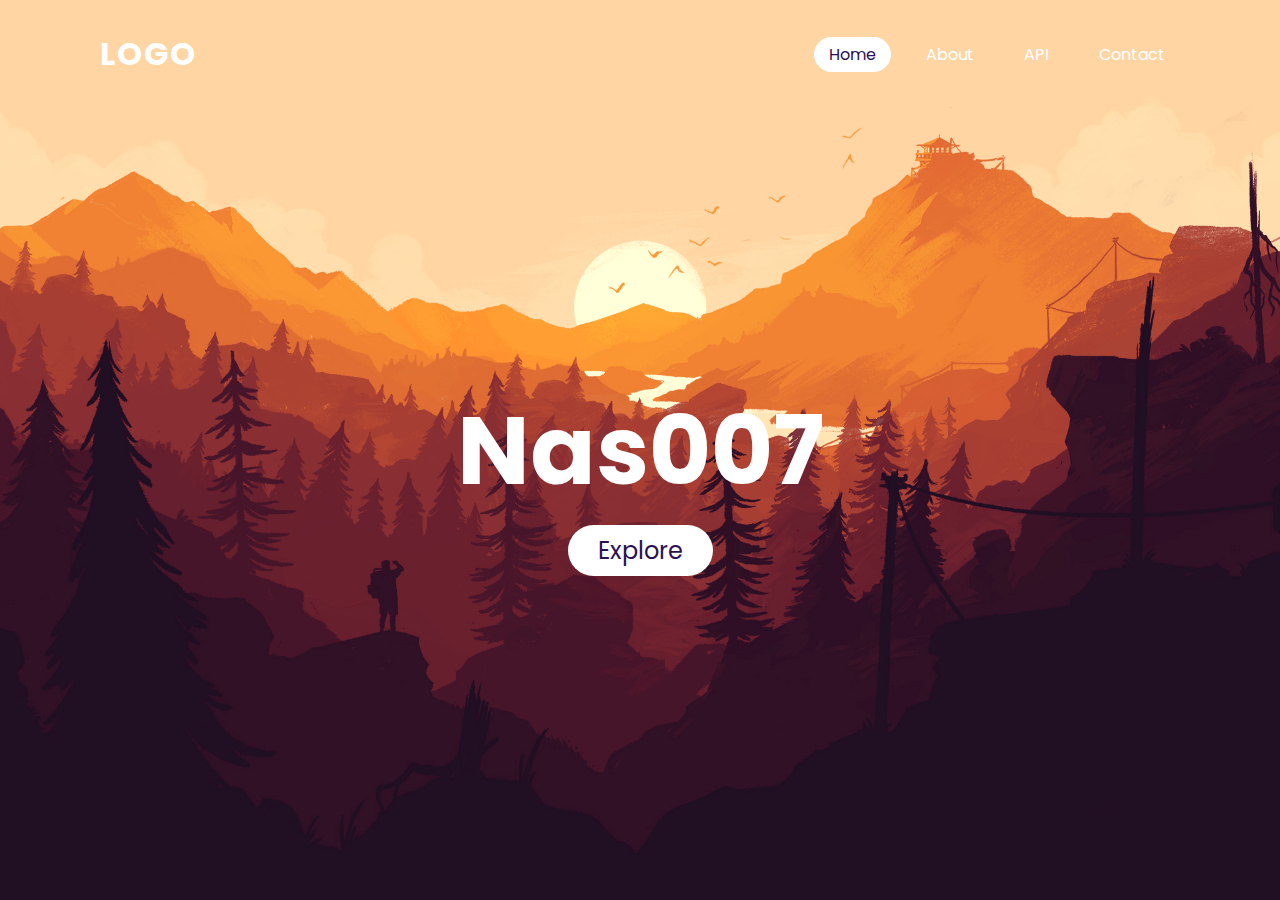
==== index.html @ 9acd242e "Add files via upload" ====
<!DOCTYPE html>
<html>

<head>
        <title>Website by Nas007</title>
        <link rel="stylesheet" type="text/css" href="style.css">
</head>
<body>
        <header>
                <a href="#" class="logo">Logo</a>
                <ul>
                        <li><a href="index.html" class="active">Home</a></li>
                        <li><a href="about.js">About</a></li>
                        <li><a href="api.html">API</a></li>
                        <li><a href="index.html">Contact</a></li>
                </ul>
        </header>
        <section>
                <img src="stars.png" id="stars">
                <img src="moon.png" id="moon">
                <img src="45534.png" id="back">
                <img src="mountains_behind.png" id="mountains_behind">
                <h2 id="text">Nas007</h2>
                <a href="#" id="btn">Explore</a>
        </section>
</body>

</html>
---- style.css ----
@import url('https://fonts.googleapis.com/css?family=Poppins:300,400,500,600,700,800,900&display=swap');
*
{
        margin: 0;
        padding: 0;
        box-sizing: border-box;
        font-family: 'Poppins', sans-serif;
}
body
{
        min-height: 100vh;
        background: linear-gradient(#2b1055,#7597de);
}
header
{
        position: absolute;
        top: 0;
        left: 0;
        width: 100%;
        padding: 30px 100px;
        display: flex;
        justify-content: space-between;
        align-items: center;
        z-index: 10000;
}
header .logo
{
        color: #fff;
        font-weight: 700;
        text-decoration: none;
        font-size: 2em;
        text-transform: uppercase;
        letter-spacing: 2px;
}
header ul
{
        display: flex;
        justify-content: center;
        align-items: center;
}
header ul li
{
        list-style: none;
        margin-left: 20px;
}
header ul li a
{
        text-decoration: none;
        padding: 6px 15px;
        color: #fff;
        border-radius: 20px;
}
header ul li a:hover ,
header ul li a.active
{
        background: #fff;
        color:#2b1055;
}
section
{
   position: relative;
   width: 100%;
   height: 100vh;
   padding: 100px;
   display: flex;
   justify-content: center;
   align-items: center;     
}
section img
{
        position: absolute;
        top: 0;
        left: 0;
        width: 100%;
        height: 100%;
        object-fit: cover;
        pointer-events: none;
}

section img#back
{
        z-index: 7;
}
#text
{
        position: absolute;
        color: #fff;
        white-space: nowrap;
        font-size: 7.5vw;
        z-index: 9;
}
#btn
{
        text-decoration: none;
        display: inline-block;
        padding: 8px 30px;
        border-radius: 40px;
        background: #fff;
        color: #2b1055;
        font-size: 1.5em;
        z-index: 9;
        transform: translateY(100px);
}
main p
{
        font-size: large;
        height: 100vh;
        width: 1000px;
        padding: 200px 10px;
        color: #fff;
}
main img#help
{
        position: absolute;
        top: 0;
        left: 0;
        width: 100%;
        height: 100%;
        object-fit: cover;
        pointer-events: none;
}
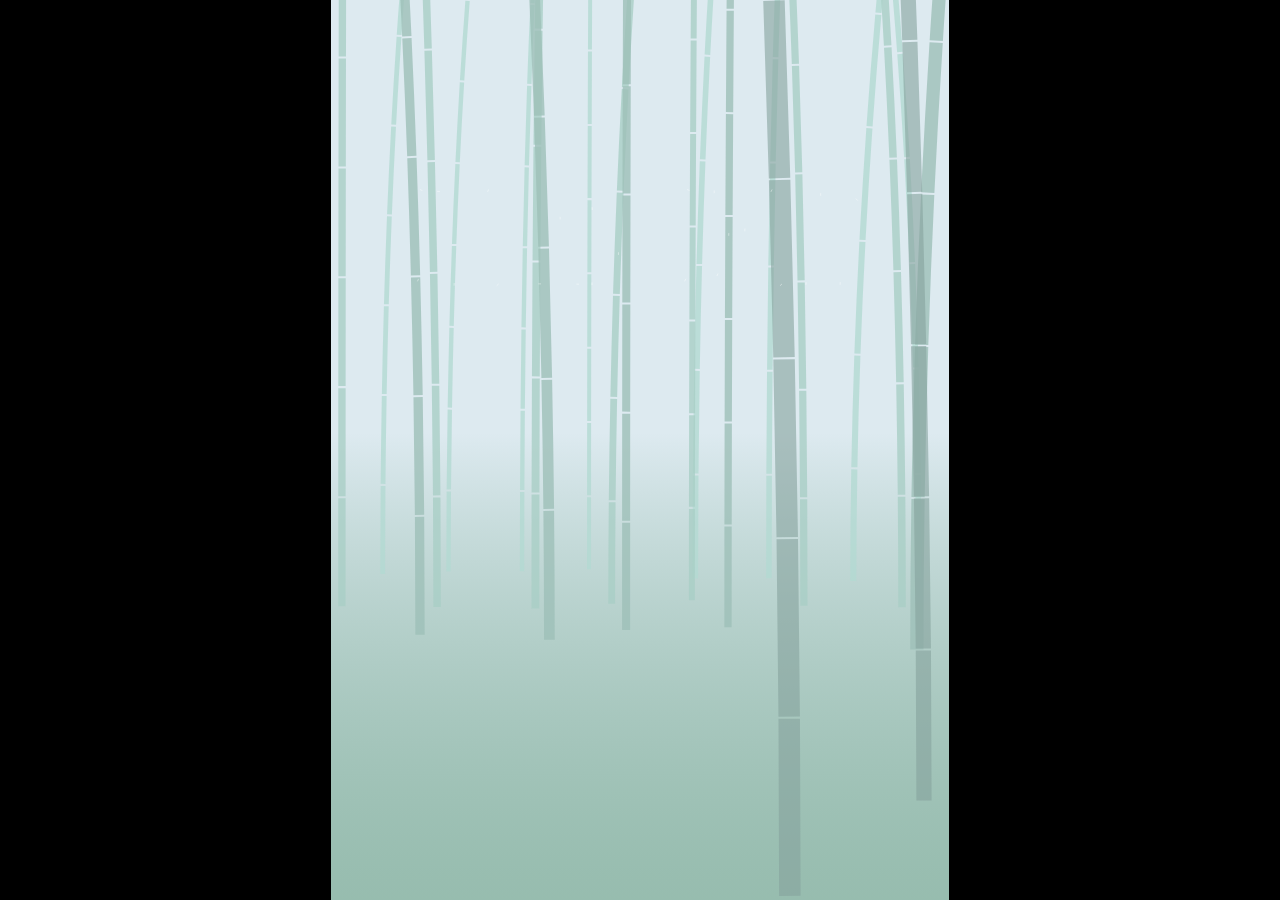
==== commit 70a65af4: "Stolesword" ====
--- a/index.html
+++ b/index.html
@@ -1,28 +1,20 @@
-<!DOCTYPE html>
-<html>
 
-<head>
-        <title>Website by Nas007</title>
-        <link rel="stylesheet" type="text/css" href="style.css">
-</head>
-<body>
-        <header>
-                <a href="#" class="logo">Logo</a>
-                <ul>
-                        <li><a href="index.html" class="active">Home</a></li>
-                        <li><a href="about.js">About</a></li>
-                        <li><a href="api.html">API</a></li>
-                        <li><a href="index.html">Contact</a></li>
-                </ul>
-        </header>
-        <section>
-                <img src="stars.png" id="stars">
-                <img src="moon.png" id="moon">
-                <img src="45534.png" id="back">
-                <img src="mountains_behind.png" id="mountains_behind">
-                <h2 id="text">Nas007</h2>
-                <a href="#" id="btn">Explore</a>
-        </section>
-</body>
-
-</html>+<html lang="en"><head><title>Stolen Sword</title><meta charset="UTF-8"><meta name="viewport" content="width=device-width,initial-scale=1,minimum-scale=1,maximum-scale=1"></head><body style="display:flex;justify-content:center;align-items:center;margin:0;background:#000;overflow:hidden;user-select: none;pointer-events: none;"><canvas></canvas><script>(()=>{let t=0;const e=()=>t++,n=e(),l=e(),o=e(),a=e(),i=e(),s=e(),r=e(),h=e(),y=e(),p=e(),c=e(),$=e(),x=e(),f=e(),u=e(),d=e(),g=e(),M=(e(),e()),v=e(),b=e(),m=e(),w=e(),P=e(),S=e(),E=e(),I=e(),G=e(),A=e(),D=e(),L=e(),k=e(),O=e(),T=e(),C=e(),R=e(),W=e(),B=e(),j=e(),F=e(),J=e(),q=16,N=[.109,.021,.08,-.13,.119,.051,0,.148,-.968],K=[.08,0,-.056,-.068,-.073,-.002,.231,.091,.078],U=[0,0,0,0,0,0,0,0,-1.025],H=[.025,0,-.109,-.085,.027,-.027,.107,-.073,-1.062],X=[.069,.025,.068,-.235,-.172,-.514,.066,.089,.424],Y=[-.072,-.089,-.138,-.148,-.225,-.144,-.054,.043,-1.186],z=[-.234,-.275,-.237,-.235,-.218,-.18,-.154,-.183,-1.462],Q=[.107,.01,.114,.119,-.26,-.247,.104,.215,-.057],Z=(t,e,n)=>{n=Math.abs(n);const l=Math.abs(t-e);return l>n?t-n*((t-e)/(l||1)):e},_=t=>180*t/Math.PI,V=(t,e)=>({x:t,y:e}),tt=(t,e)=>Math.atan2(e.y-t.y,e.x-t.x),et=(t,e,n={})=>(n.x=t(...e.map(({x:t})=>t)),n.y=t(...e.map(({y:t})=>t)),n),nt=(t,e)=>Math.hypot(t.x-e.x,t.y-e.y),lt=t=>nt(t,V(0,0)),ot=(t,e,n,l)=>{const o=((l.x-n.x)*(t.y-n.y)-(l.y-n.y)*(t.x-n.x))/((l.y-n.y)*(e.x-t.x)-(l.x-n.x)*(e.y-t.y)),a=((e.x-t.x)*(t.y-n.y)-(e.y-t.y)*(t.x-n.x))/((l.y-n.y)*(e.x-t.x)-(l.x-n.x)*(e.y-t.y));if(o>=0&&o<=1&&a>=0&&a<=1)return V(t.x+o*(e.x-t.x),t.y+o*(e.y-t.y))},at=(t,e,n,l,o=0,a=0)=>({p:V(t,e),s:V(n,l),v:V(o,a),[b]:0,[m]:V(t,e)}),it=({p:t,s:e})=>({l:t.x-e.x/2,t:t.y+e.y/2,r:t.x+e.x/2,b:t.y-e.y/2}),st=[["l","t","r","t"],["r","t","r","b"],["r","b","l","b"],["l","b","l","t"]],rt=(t,e,n=1)=>(n?t%Math.round(e/q):t)/Math.round(e/q),ht=t=>2*Math.abs(t-.5),yt=(t,e,n={})=>l=>{let o=l[b];n[E]&&(o-=n[E](l)||o),o>0&&e(l,rt(o,t))},pt=(t,n,l={})=>{const o=G+e();return e=>{if(0!=l[I]||!e[o]){const a=Math.round(n/q);let i=e[b];l[E]&&(i-=l[E](e)||i),i=Math.round(i),(l[A]||i>0)&&i!==e[o]&&i%a==0&&(t(e),e[o]=Math.round(e[b]))}}};function ct(t,e=0,n=0,l=1){let o=0,a=0,i=0,s=0,r=0,h=0;const y=[];return t.split("").map(t=>{let e=t.charCodeAt(),n=.39*-(e>>3)+4.72,l=4*(7&e)+4;o+=l*Math.cos(n),a-=l*Math.sin(n),i=Math.min(o,i),s=Math.min(a,s),r=Math.max(o,r),h=Math.max(a,h),y.push(V(o,a))}),y.forEach(t=>{t.x-=(r-i)/2+e,t.y-=(h-s)/2+n,t.x*=l,t.y*=l}),{p:y.splice(1,y.length),w:r-i,h:h-s}}const $t=(t,e,n)=>t+(e-t)*n,xt=(t,e,n)=>{const l=Math.cos(2*n*Math.PI),o=Math.sin(2*n*Math.PI);return V(l*(e.x-t.x)+o*(e.y-t.y)+t.x,l*(e.y-t.y)-o*(e.x-t.x)+t.y)},ft=t=>t*t,ut=t=>t*(2-t),dt=t=>t<.5?2*t*t:(4-2*t)*t-1,gt=t=>t*t*t*t*t,Mt=t=>1+--t*t*t*t*t,vt=t=>t<.5?16*t*t*t*t*t:1+16*--t*t*t*t*t,bt=t=>Math.sqrt(1-Math.pow(t-1,2));let mt=(t=1,e=.05,n=220,l=0,o=0,a=.1,i=0,s=1,r=0,h=0,y=0,p=0,c=0,$=0,x=0,f=0,u=0,d=1,g=0,M=0)=>{let v,b,m=2*Math.PI,w=r*=500*m/Pt**2,P=(0<x?1:-1)*m/4,S=n*=(1+2*e*Math.random()-e)*m/Pt,E=[],I=0,G=0,A=0,D=1,L=0,k=0,O=0;for(h*=500*m/Pt**3,x*=m/Pt,y*=m/Pt,p*=Pt,c=Pt*c|0,b=(l=99+Pt*l)+(g*=Pt)+(o*=Pt)+(a*=Pt)+(u*=Pt)|0;A<b;E[A++]=O)++k%(100*f|0)||(O=i?1<i?2<i?3<i?Math.sin((I%m)**3):Math.max(Math.min(Math.tan(I),1),-1):1-(2*I/m%2+2)%2:1-4*Math.abs(Math.round(I/m)-I/m):Math.sin(I),O=(c?1-M+M*Math.sin(2*Math.PI*A/c):1)*(0<O?1:-1)*Math.abs(O)**s*t*.3*(A<l?A/l:A<l+g?1-(A-l)/g*(1-d):A<l+g+o?d:A<b-u?(b-A-u)/a*d:0),O=u?O/2+(u>A?0:(A<b-u?1:(b-A)/u)*E[A-u|0]/2):O),v=(n+=r+=h)*Math.sin(G*x-P),I+=v-v*$*(1-1e9*(Math.sin(A)+1)%2),G+=v-v*$*(1-1e9*(Math.sin(A)**2+1)%2),D&&++D>p&&(n+=y,S+=y,D=0),!c||++L%c||(n=S,r=w,D=D||1);return(t=wt.createBuffer(1,b,Pt)).getChannelData(0).set(E),(n=wt.createBufferSource()).buffer=t,n.connect(wt.destination),n.start(),n},wt=new(window.AudioContext||webkitAudioContext),Pt=22050;const St=[[,0,1e3,.01,.08,.09,4,,-20.1,8.4,,,,1,,,,.51,.02],[1.5,.5,90,,,1,1,1.91,,,,,,5,50,3],[,,1313,,.08,.16,3,.04,,,-23,.09,,.4,,.05,,.21,.13,.05],[,,1774,.03,,.06,4,.01,,,-697,.03,,5,6,,.13,.18,.01,.5],[,0,260,,,1,,.6]],Et=[],It=(t,e=200)=>{const n=Date.now();(!Et[t]||n-Et[t]>e)&&(mt(...St[t]),Et[t]=n)};const Gt=t=>new Proxy({0:t},{get:t=>t[0],set:(t,e,n)=>(t[0]=n,1)}),At=at(0,0,20,50),Dt=Gt(2),Lt=Gt(2),kt=(Gt(0),Gt(.5)),Ot=Gt(14),Tt=Gt({}),Ct=Gt();function Rt(){const t=V((Ht.x-Ut.x)/10,(Ut.y-Ht.y)/10),e=lt(t);return e>Ot.$&&et(t=>t*Ot.$/e,[t],t),t}function Wt(){const t=[et(t=>t,[At.p])],e=Rt();let n=0;for(;n<200;){const l=t[t.length-1],o=et((t,e)=>t+e,[l,e]);n+=nt(l,o),e.y-=kt.$,t.push(o)}return t}function Bt(){Nt()||(Dt.$>0&&(At.v=V(-1*At.v.x/Math.abs(At.v.x||1),5)),Dt.$>1&&(It(1),At[L]=At[b],Ft(Math.max(Lt.$,1))),Dt.$=Math.max(0,Dt.$-1))}function jt(){Ft(2)}function Ft(t){Kt.$&&Lt.$!==t&&re(),Lt.$=t}function Jt(){return Lt.$>0&&!At[k]&&Me.$&&-1!==ue.$&&!Me.$[x]&&!me()}function qt(){return lt(Rt())>=2}function Nt(){return At[L]&&At[b]-At[L]<=1e3/q}const Kt=Gt(0),Ut=V(0,0),Ht=V(0,0),Xt=Gt(),Yt=V(0,0),zt=V(window.innerWidth,window.innerHeight),Qt=Gt(1),Zt=t=>{if(void 0!==Ie.$&&t.p.y>Ie.$){const[e,n]=function(t,e,n=1){const l=zt.y/667;return[zt.x/2-(Yt.x-t.x)*Qt.$*l*n,zt.y/2+(Yt.y+t.y-e)*Qt.$*l*n]}(t.p,Ie.$);return{x:e-4*Math.random()*ne.$,y:n,d:ft(Math.min(1,(t.p.y-Ie.$)/t.s.y*2))}}},_t=t=>Ge.$&&it(t).b<=Ie.$;function Vt(t,e=1){const n=zt.y/667;return"number"==typeof t?t*Qt.$*n*e:[zt.x/2-(Yt.x-t.x)*Qt.$*n*e,zt.y/2+(Yt.y-t.y)*Qt.$*n*e]}function te(t){const e=Vt(t.p);return e[0]<0||e[1]<0||e[0]>zt.x||e[1]>zt.y}const ee=(t,e)=>{if((e[S]||!te(e))&&(((t,e,n)=>{const l=it(t),o=it(e);return l.l+t.v.x*n<o.r+e.v.x*n&&l.r+t.v.x*n>o.l+e.v.x*n&&l.t+t.v.y*n>o.b+e.v.y*n&&l.b+t.v.y*n<o.t+e.v.y*n})(t,e,ne.$)||((t,e,n)=>{const l=et((t,e)=>t+e*n,[t.p,t.v]),o=it(e);for(let[e,n,a,i]of st)if(ot(t.p,l,V(o[e],o[n]),V(o[a],o[i])))return 1;return 0})(t,e,ne.$)))return((t,e)=>{const n=_(tt(e.p,t.p)),l=it(e),o=_(tt(e.p,V(l.l,l.t))),a=180-o;return n>a&&n<o?"t":n>o||n<-o?"l":n<-a&&n>-o?"b":n>-a||n<-a?"r":void 0})(t,e)},ne=Gt(1),le=[];let oe,ae=0;function ie(t){const e=le.findIndex(([e])=>e===t);-1!==e&&le.splice(e,1)}function se(t,e=1,n=(t=>t)){let l=0;return function(t,e){const n=ae++;return le.push([n,t,e]),()=>ie(n)}(()=>t(n(Math.min(Math.max(l++*q/e,0),1))),()=>l*q>e)}function re(t=.05){oe||(oe=se(e=>{ne.$=1-(1-t)*Mt(e)},3e3,Mt))}function he(){oe&&(oe(),oe=void 0),ne.$=1}const ye=Gt(0),pe=[],ce=[],$e=[],xe=[],fe=[],ue=Gt(-1),de=Gt(-1),ge=Gt(-1),Me=Gt(),ve=Gt(0),be=Gt(),me=()=>Me.$&&(ue.$===Me.$[c].length||void 0!==Me.$[x]);Gt(0);let we={};const Pe=(t,e)=>we[t]=e,Se=[],Ee=(t,e)=>Se[t]?Se[t].push(e):Se[t]=[e],Ie=Gt(),Ge=Gt(),Ae=document.createElement("canvas").getContext("2d"),De=(t,e,n,l,o)=>{const a=Ae.createLinearGradient(...Vt(V(0,t),l),...Vt(V(0,t-e),o?l:void 0));return n.forEach(t=>a.addColorStop(...t)),a},Le=Gt(),ke=Gt(),Oe=Gt(0),Te=(...t)=>window.localStorage.setItem(...t),Ce=(...t)=>window.localStorage.getItem(...t),Re=1!=Ce(j),We=Gt(),Be=t=>t?()=>t/q:void 0,je=(t,e,n,l,o,a=1)=>V(t+n*Math.cos(2*o*Math.PI)*a,e+l*Math.sin(2*o*Math.PI)*a),Fe=(t,e,n,l=0,a=(t=>t))=>{let i=0;return yt(t,(t,l)=>{t[o]||(i=Math.max(l,i),et(t=>t,[je(t[m].x,t[m].y,e,n,a(l),i)],t.p))},{[E]:Be(l)})},Je=(t,e,n,l=Mt)=>yt(t,(a,i)=>{!a[o]&&i>0&&a[b]<t/q&&et((t,e)=>e+(t-e)*l(i),[a[m],V(e,n)],a.p)}),qe=(t,e,n)=>l=>{!l[o]&&l[b]>n/q&&(l.p.y=t.p.y+e.y,l.p.x=t.p.x+e.x)},Ne=(t,e)=>{const n=Math.max(...e),l=[];let a=0;return t[v].push(t=>{t[b]>0&&a!==Math.floor(t[b])&&(l.unshift(V(t.p.x,t.p.y)),l.length>n/q&&l.pop(),a=Math.floor(t[b]))}),e.map(t=>e=>{if(!e[o]){const n=l[Math.floor(t/q)-1],o=l[Math.floor(t/q)-2];n&&o&&(e.p.x=Z(e.p.x,n.x,(n.x-o.x)*ne.$),e.p.y=Z(e.p.y,n.y,(n.y-o.y)*ne.$))}})},Ke=(t,e,n,l=[])=>({...at(t,e,0,0),[v]:[t=>t[b]>0&&n(t),...l]}),Ue=(t,e,n,l)=>Ke(t,e,t=>{const e=rt(t[b],n,0);e>=1&&(t[B]=1),t[B]||l(e,t)}),He=()=>Ue(0,0,2400,t=>{Ee(61,e=>{const n=zt.x-zt.x*Math.min(1,ft(t/.3)),l=t<.7?zt.x+10:zt.x*Math.max(0,1-ut((t-.7)/.3));e.fillStyle="#000",e.fillRect(n,0,l,zt.y)})}),Xe=(t,e,n)=>Ue(t,e,3e3,(t,e)=>{e.p.x-=ve.$*ne.$;const l=Vt(n)*t,o=(t=0)=>`rgba(70,90,110,${t})`,a=(n,o,...a)=>{const i=n.createRadialGradient(...Vt(e.p),l*t,...Vt(e.p),l);o.forEach(t=>i.addColorStop(...t)),n.fillStyle=i,n.lineWidth=Vt(10)*gt(1-t),n.save(),n.translate(0,.7*Vt(e.p)[1]),n.scale(1,.3),n.beginPath(),n.ellipse(...Vt(e.p),l,l,0,...a),n.fill(),n.restore()};Ee(10,e=>a(e,[[.1,o()],[.6,o(gt(1-t))],[.61,o()]],Math.PI,2*Math.PI)),Ee(52,e=>a(e,[[.6,o()],[.61,o(gt(1-t))],[1,o()]],2*Math.PI,Math.PI))}),Ye=t=>e=>{if(e[b]>0&&void 0!==Ie.$){const n=e.p.y-e.s.y/2<=0;t!==n&&(void 0!==t&&fe.length<10&&fe.push(Xe(e.p.x,Ie.$,5*lt(e.v)+100)),t=n)}},ze=(t,e)=>Array(3).fill().map((n,l)=>Ke(458.5625*l-458.5625,0,n=>{n.p.x<-687.84375?n.p.x=687.84375:n.p.x-=e*ne.$*ve.$,t(n.p.x-229.28125,l)})),Qe=(t,e,n,l,o,a=10)=>{const i=Array(3).fill().map(()=>((t,e,n,l,o,a,i)=>{const s=Array(l).fill().map(()=>Math.random()),r=s.map(()=>Math.random()),h=r.map(t=>40*t+o/1.5*120),y=180+60*(o>1?-.3:ut(1-o)),p=`rgb(${.82*y}, ${y}, ${.96*y})`;return y=>Ee(a,a=>{a.strokeStyle=p;for(let p=0;p<l;p++){const c=r[p];s[p]=s[p]>=1?0:s[p]+(5e-4+.001*c)*ne.$,a.lineWidth=Vt(2+10*o*(.4+.6*c),o),a.setLineDash([Vt(h[p]),Vt(1.5)]),a.beginPath();const $=t+y+458.5625/l*p+70*c,x=e-20*c;a.moveTo(...Vt(V($,x),o)),a.quadraticCurveTo(...Vt(je($,x+n/2,0,n/8,s[p]),o),...Vt(je($,x+.8*n+n*c*.2,i/2+i/2*c,0,s[p]),o)),a.globalAlpha=o>1?.6:.8,a.stroke(),a.globalAlpha=1}a.setLineDash([])})})(t,e,n,l,o,a,100));return ze((t,e)=>{(o<1||1!==e)&&i[e](t)},(o>1?3:2)*o)},Ze=(t,e,n,l,o,a)=>Ke(0,0,()=>Ee(n,n=>{const i=De(t,e,o,l,a);n.fillStyle=i,n.fillRect(0,Vt(V(0,t),l)[1],2*zt.x,Vt(e,a?l:void 0))})),_e=ct("\tqaK^LWZMGGOWGOGGO");_e.p[0].y=_e.p[_e.p.length-1].y;const Ve=(t,e,n=1)=>`rgba(${t*(.64+.3*(1-e/.3))}, ${t*(.8+.1*(1-e/.3))}, ${t}, ${n})`,tn=(t,e,n,l=1,o,a=1)=>{let i=157+70*(1-o/.4);Ee(n,n=>{n.fillStyle=a?De(e+400*(1-o/.4),-_e.h,[[0,Ve(.9*i,o)],[.1,Ve(i,o)]],o):Ve(i,o),n.beginPath(),_e.p.forEach(a=>{n.lineTo(...Vt(V((t+a.x)*l,(e+a.y+_e.h/2)*l),o))}),n.fill(),null!=Ie.$&&(n.fillStyle=De(e+500*(1-o/.35),_e.h,[[0,Ve(.8*i,o)],[.1,Ve(.9*i,o)],[1,Ve(.9*i,o,.3)]],o),n.beginPath(),_e.p.forEach(a=>{n.lineTo(...Vt(V((t+a.x)*l,(e-a.y-_e.h/2+56)*l),o))}),n.fill())})},en=(t,e,n,l,o)=>Ke(t,e,()=>tn(t,e,n,o,l,0)),nn=(t,e,n,l=1,o=1)=>ze((a,i)=>{tn(t+a+100*i,e,n,o,l)},ve.$),ln=()=>{const t=Vt(83),e=e=>Ee(61,n=>{n.fillStyle="#000",n.fillRect(0,e.p.y,zt.x+5,t)});return[Ke(0,0,e,[Je(3e3,0,-t)]),Ke(0,zt.y-t,e,[Je(3e3,0,zt.y)])]},on=t=>Ee(62,e=>{e.setLineDash([]),e.lineWidth=Vt(.7),e.fillStyle="#eec918",e.strokeStyle="rgba(0,0,0,0.75)",e.font=Vt(22)+"px serif";const n=[t,zt.x/2,zt.y-Vt(120)];e.fillText(...n),e.strokeText(...n)}),an=(t,e,n)=>()=>{const l=bn();Le.$=[Ke(t,e,t=>Ee(n,e=>{l.p(Le.$[2]),l.d(e,t.p,["#8a302c","#DB6157","#e8e8e8","#a4413d","#c57777"],Le.$[1],Le.$[3])}),[Ye()]),1,K,1],xe.push(Le.$[0])},sn=(t,e,n=1,l=K,o=1)=>{Le.$[0].p.x=t,Le.$[0].p.y=e,Le.$[1]=n,Le.$[2]=l,Le.$[3]=o};function rn(t,e,n,l,o,a,i,s="fill"){t[s+"Style"]=n,t.beginPath(),e.p.forEach(e=>{t.lineTo(...Vt(xt(l,V(e.x*a+l.x,e.y*i+l.y),o)))}),t[s]()}const hn=ct("4++#+}+;K1BLild",-105,-35,.108),yn=ct("F[is'4N",-43,-30,.141),pn=ct("ge_G?>GOE4/'~",-35,-170,.109),cn=ct("reks+&<?;GGK",-20,70,.108),$n=ct("p'>GDJGG;OJge~",-50,-115,.1),xn=ct(",te{+%=DODOEJ",-63,55,.1),fn=ct("+;Lcgk\f}r+5G;MGO",-57,60,.1),un=ct(" )nN/",-15,-20,.102),dn=ct("WLjKl\f&G>=",-27,13,.108),gn=ct(',.+Eek"',-70,-45,.1145),Mn=ct("+??=OO`Od#",-37,-90,.103),vn=ct("\faAeA%B!%''''cggggc",-113,10,.216);function bn(){const t=[[V(0,11.9),0],[V(0,12.7),0],[V(-2.3,-6.7),0],[V(1.9,-7),0],[V(-5.2,5.1),0],[V(5.6,5.8),0],[V(2.9,-12),0],[V(-.8,-11.9),0],[V(3.9,-14),-1.124]],e=[[dn,0,[t[0],t[5]]],[vn,1,[t[0],t[5],t[8]]],[un,2,[t[0],t[5],[V(3,-13.7),0,t[5]]]],[pn,3,[t[0]]],[yn,2,[t[0],t[1]]],[hn,3,[t[0],t[1],[V(.2,3),0,t[1]]]],[fn,3,[t[0],t[3],t[6]]],[xn,3,[t[0],t[3]]],[$n,3,[t[0],t[2],t[7]]],[cn,3,[t[0],t[2]]],[Mn,4,[t[0],t[4]]],[gn,2,[t[0],t[4],[V(.4,-16.3),0,t[4]]]]];return{j:t,d:(t,n,l,o=1,a=1)=>e.forEach(([e,i,s])=>{const r=o/Math.abs(o)*(a/Math.abs(a));let h=V(n.x,n.y);s.forEach(([t],e)=>{const n=V(h.x,h.y);h.x+=t.x*o,h.y+=t.y*a,e>0&&(h=xt(n,h,s[e-1][1]*r))});const y=s[s.length-1][2]?s[s.length-1][2][1]:s[s.length-1][1];rn(t,e,l[i],h,y*r,o,a)}),p:e=>e.forEach((e,n)=>t[n][1]=e)}}function mn(t,e,n,l,o=.2){Ee(61,a=>{const i=a.createLinearGradient(t,e,n,l);i.addColorStop(0,`rgba(255,255,255,${o})`),i.addColorStop(.75,"rgba(255,255,255,0)"),a.strokeStyle=i,a.lineCap="round",a.lineWidth=30,a.beginPath(),a.moveTo(t,e),a.lineTo(n,l),a.stroke(),a.lineCap="butt"})}const wn=[ct("4DUME<#",-10,0,.6),ct("\t 'fe%",-70,85,.6),ct('r\f":<FDOJa',-150,88,.6),ct("#",-230,97,.6),ct("+%c#c",-275,90,.6),ct("+GOOM",-290,90,.6),ct("4DUME<#",-340,0,.6),ct("GGGE|GFNL+",-380,5,.6),ct('r\f":<FDOJa',-500,88,.6),ct("[BD3OML",-545,95,.6),ct("++[UFF?,",-580,90,.6)];function Pn({clientX:t,clientY:e}){Ut.x=t-Oe.$,Ut.y=e}function Sn({clientX:t,clientY:e}){Ut.x=t-Oe.$,Ut.y=e,Ht.x=t-Oe.$,Ht.y=e,Kt.$=1,Object.keys(we).forEach(t=>we[t]()),we={},Jt()&&re(),wt.resume(),At[C]=At[b]}function En(){Kt.$=0,function(){if(Jt()&&qt()){const t=Rt();At.v.x=t.x,At.v.y=t.y,Lt.$--,It(3,0)}}(),he()}window.addEventListener("mousemove",Pn),window.addEventListener("mousedown",Sn),window.addEventListener("mouseup",En),window.addEventListener("touchstart",({touches:t})=>Sn(t[0])),window.addEventListener("touchmove",({touches:t})=>Pn(t[0])),window.addEventListener("touchend",({touches:t})=>En(t[0]));function In(t,e){let n;if(t[w]){const e=it(t);n=ee(At,t),t[P]=!!n,t[w](t,e,n)}return t[v]&&t[v].forEach(n=>n(t,e)),t[b]+=1*ne.$,n}const Gn=(t,e)=>({...at(t.p.x,t.p.y,10,10,e.x,e.y),[W]:t,[w]:(t,e,n)=>{n&&(Bt(),t[R]=1)},[v]:[t=>{et((t,e)=>t+e*ne.$,[t.p,t.v],t.p),Ee(35,e=>{e.fillStyle="#ec5751";const{l:n,t:l}=it(t);e.fillRect(...Vt(V(n,l)),Vt(t.s.x),Vt(t.s.y)),_t(t)&&(e.fillStyle=Ge.$,e.fillRect(...Vt(V(n,l)),Vt(t.s.x),Vt(t.s.y)));const o=Zt(t);o&&(e.fillStyle="#ec5751",e.globalAlpha=.2,e.fillRect(o.x-Vt(t.s.x)/2,o.y,Vt(t.s.x),Vt(t.s.y)),e.globalAlpha=1)})},Ye()]}),An=t=>t[P]&&Math.round(t[b])%4>1?`rgba(200,200,200,${.9*Dn(t)})`:t[l]?"#ec5751":"#464646",Dn=t=>{let e=1-rt(t[b]-t[o],1e3,0);return e=isNaN(e)?1:e,Math.max(0,e)},Ln=(t,e,l)=>{const o=tt(e.p,At.p)/Math.PI/2;e[n]&&(t.setLineDash([Vt(30),Vt(60*(1-(e[i]-1)/2))]),t.lineWidth=Vt(l),t.lineCap="round",t.beginPath(),t.ellipse(...Vt(e.p),Vt(24),Vt(24),.45*-Math.PI-2*Math.PI*o,0,.9*Math.PI),t.stroke())};function kn(t){0!==t[b]&&(Ee(t[D],e=>{const n=An(t);e.globalAlpha=ft(Dn(t))*(!t[l]&&t[h]?.3:1),e.fillStyle=n,e.strokeStyle="rgba(0,0,0,0.2)",e.font=`bold ${Vt(36)}px sans-serif`,e.fillText(t[r],...Vt(t.p)),Ln(e,t,4),e.globalAlpha=1;const o=tt(t.p,At.p)/Math.PI/2,a=V(t.p.x+0,t.p.y+10),i=je(a.x,a.y,1.6,1.6,o);e.beginPath(),e.fillStyle="#eee",e.ellipse(...Vt(a),Vt(4),Vt(4),0,0,2*Math.PI),e.fill(),e.beginPath(),e.fillStyle="#ec5751",e.ellipse(...Vt(i),Vt(2.4),Vt(2.4),0,0,2*Math.PI),e.fill(),_t(t)&&(e.globalAlpha=1,e.fillStyle=Ge.$,e.strokeStyle=Ge.$,e.fillRect(...Vt(V(t.p.x-18,t.p.y+18)),Vt(36),Vt(36)),Ln(e,t,6))}),Ee(t[D]+1,e=>{const n=Zt(t);if(n){e.fillStyle=An(t),e.globalAlpha=.3*n.d;let l=t[r];"士"==l?l="干":"干"==l?l="士":"由"==l&&(l="甲"),e.fillText(l,n.x,n.y),e.globalAlpha=1}}))}const On=(t,e,r,y,p={})=>({...at(t,e,r,y),[w](t,e,a){if(a&&!t[o])if(t[l])Bt();else{if(At[O]=At[b],t[n])"t"===a||"b"===a?(Ft(1),At.v.y*=-.5,At.p.y=e[a]+At.s.y/2*("t"===a?1:-1)):"l"!==a&&"r"!==a||(Ft(1),At.v.x*=-.5,At.p.x=e[a]+At.s.x/2*("r"===a?1:-1)),It(2);else if(t[h])It(0,500);else{It(0,q);const e=V(t.p.x,t.p.y),n=lt(At.v),l=V(At.v.x/n,At.v.y/n);fe.push(Ue(0,0,300,t=>{t=bt(t),Ee(61,n=>{n.lineWidth=10*(1-t),n.strokeStyle=`rgba(0,0,0,${1-t})`,n.beginPath(),n.moveTo(...Vt(et((e,n)=>e-200*n*t,[e,l]))),n.lineTo(...Vt(et((e,n)=>e+200*n*t,[e,l]))),n.stroke()})}))}Ft(1),t[b]-t[s]>20&&(t[i]--,t[s]=t[b],0===t[i]&&(t[o]=t[b],et(t=>.3*t,[At.v],t.v)))}},[s]:-1,[D]:15,...p,[i]:p[i]||1,[v]:[...p[v]||[],kn,t=>{t[o]&&(t.v.y-=kt.$/2*ne.$,t.v.x-=.1*ve.$*ne.$,t.p.x+=t.v.x*ne.$,t.p.y+=t.v.y*ne.$)},pt(t=>{t[a]=1},1e3,{[I]:0,[E]:t=>t[o]}),Ye()]}),Tn=(t,...e)=>(t[v].push(n=>{e.forEach(e=>{e[h]=t,e[i]=Math.max(2,e[i]),n[o]&&!e[o]&&(e[o]=e[b])})}),[t,...e]),Cn=(t,e,n,l,o)=>{let a=[t,...Ne(t,Array(e).fill().map((t,e)=>(e+1)*n)).map((e,n)=>{const l=o(n,t);return l[v].push(e),l})];return a=Tn(...a.splice(l,1),...a),a.splice(l,0,a.splice(0,1)[0]),a},Rn=(t,e,n,o,a)=>On(e,n,30,30,{[v]:o,[r]:t,[l]:a}),Wn=(t,e,l,o)=>On(e,l,40,40,{[v]:[t=>t[n]=t[i]>1,...o],[r]:t,[i]:3}),Bn=(t,e,n=0,l=0)=>pt(e=>{if(!e[o]){const n=2;for(let o=0;o<t;o++){const a=2*(o/t-l)*Math.PI;ce.push(Gn(e,V(n*Math.cos(a),n*Math.sin(a))))}}},e,{[A]:1,[E]:()=>n/q});function jn(t){t.p.y=At.p.y}function Fn(t,e,n){const l=it(At);"t"===n&&jt(),("b"===n||"t"===n)&&l.l<e.r-1&&l.r>e.l+1?(At.v.y=t.v.y,At.p.y=e[n]+At.s.y/2*("t"===n?1:-1),At.v.x=Z(At.v.x,t.v.x,.2*(t.v.x-At.v.x)*ne.$)):"l"!==n&&"r"!==n||(jt(),At.v.x=t.v.x,At.p.x=e[n]+(At.s.x/2-1)*("r"===n?1:-1),At.v.y=Z(At.v.y,t.v.y,.3*(t.v.y-At.v.y)*ne.$))}function Jn(t,e,n){"b"===n||"t"===n?(At.v.y=t.v.y,At.p.y=e[n]+At.s.y/2*("t"===n?1:-1)):"l"!==n&&"r"!==n||(At.v.x=t.v.x,At.p.x=e[n]+At.s.x/2*("r"===n?1:-1))}const qn=(t,e,n,l,o,a=Fn,i)=>({...at(t,e,n,l),[w]:a,[v]:o,[S]:i}),Nn=(...t)=>qn(...t,[],(t,e,n)=>{n&&(At.v.y<0&&jt(),At.p.x-=ve.$*ne.$,At.v.x=Z(At.v.x,0,.1*At.v.x*ne.$),At.v.y=Z(At.v.y,0,At.v.y*(At.v.y>0?.1:.6)*ne.$))}),Kn=(t,e,n,l,o,a)=>qn(t,e,n,l,[t=>{0!==t[b]&&Ee(a,e=>{const n=it(t),l=1-rt(t[b],300);e.fillStyle=t.s.x>t.s.y?"rgba(255,255,255,0.6)":De(t.p.y+t.s.y/2+l*t.s.y/10,t.s.y,Array(20).fill().map((t,e)=>[.05*e,`rgba(255,255,255,${e%2==0?.8:.6})`]),1),e.fillRect(...Vt(V(n.l,n.t)),Vt(t.s.x),Vt(t.s.y))})}],(t,e,n)=>{n&&et((t,e)=>t+e*ne.$,[At.v,o],At.v)},1),Un=(t=-At.s.y/2)=>[qn(0,t,917.125,0),qn(229.28125,0,0,10*At.s.y,[jn],Jn,1),qn(-229.28125,0,0,10*At.s.y,[jn],Jn,1)];let Hn;const Xn=()=>pe.filter(t=>!t[o]);var Yn={[y](){We.$=380,be.$="#ddeaf0",At.p.x=-260,Yt.y=At.p.y+200,Xt.$=()=>{Yt.y=Math.min(At.p.y-At.s.y/2+200,Math.max(At.p.y+At.s.y/2-200,Yt.y))},ve.$=1,$e.push(...Un()),xe.push(Ze(200,400,0,.5,[[0,"#ddeaf0"],[.9,"rgba(104,158,131,0.6)"]]),...Qe(0,-40,1250,1,1.5,51),...Qe(50,-50,1250,1,1.1,51),...Qe(0,30,1250,5,.9),...Qe(50,30,1250,5,.75,8),...Qe(20,30,1250,5,.6,8))},[c]:[()=>(Re&&(Hn=Me.$[b],xe.push(Ke(0,0,()=>Ee(61,()=>{if(!Kt.$){const t=rt(Me.$[b]-Hn,1500*ne.$);mn(...Vt(V(123,16)),...Vt(V($t(120,99,vt(t)),$t(-5,-154,vt(t)))),.5*ut(t))}0===Xn().length&&xe.pop()})))),[Rn("大",50,150,[Je(2e3,250,200),Fe(3e3,10,5,2e3)])]),()=>{if(Re){let t,e=0;xe.push(Ke(0,0,()=>Ee(61,()=>{const n=Xn();if(0===n.length)return xe.pop();if(e){if(!Kt.$){const t=rt(Me.$[b]-Hn,1500*ne.$);mn(...Vt(V(120,-5)),...Vt(V($t(120,120+(At.p.x-n[0].p.x)/3,vt(t)),$t(-5,(At.p.y-n[0].p.y)/3-154,vt(t)))),.5*ut(t))}At.p.y<=120&&(e=0,Kt.$||he()),t!=n.length&&1==n.length&&(re(.01),t=n.length)}else At.p.y>160&&Math.abs(At.v.y)<1&&(e=1,re(.01),Hn=Me.$[b])})))}return[Rn("不",-100,300,[Je(2e3,250,350),Fe(5e3,10,5,2e3)]),Rn("丕",75,350,[Je(2e3,250,450),Fe(3e3,10,5,2e3)])]},()=>Tn(Rn("父",0,450,[Je(2e3,250,330),Fe(5e3,10,0,2e3)]),Rn("子",0,300,[Je(1e3,250,300),Fe(6e3,100,50,1e3)])),()=>[Rn("火",0,350,[Je(1500,250,400),Bn(1,2e3,1e3,.25),Fe(1e4,100,10,1500)])],()=>Tn(Rn("凸",0,300,[Bn(1,2e3,1e3,.25),Je(2e3,250,300),Fe(6e3,150,10,2e3)]),Rn("凹",0,220,[Je(1e3,250,220),Fe(5e3,100,10,1e3)],1)),()=>[Rn("林",0,380,[Je(3e3,250,350)]),...Array(6).fill().map((t,e)=>Rn("木",20*e-50,200+e%2*100,[Bn(1,3e3,1e3+e%2*1e3,.25),Je(2e3+e%2*1e3,250,200+e%2*100),Fe(8e3,150,10*Math.random()*5,2e3+e%2*3e3)]))],()=>Tn(Rn("丼",0,300,[Je(6e3,120,500),Fe(1e4,5,5,6e3)]),...Cn(Rn("井",0,300,[Je(2e3,250,450),Fe(3e3,100,100,2e3)],1),12,200,0,t=>Rn("井",250,450,[],1)))],[p]:()=>0===pe.length&&Math.round(At.p.y)<=0,[$](t){const e=1-dt(ht(t));ve.$=1+3*e,Qt.$=1+.1*e,0==t?ke.$=V(At.p.x,At.p.y):At.p.x=ke.$.x*dt(1-t)},[f]:[[()=>{ke.$=V(At.p.x,At.p.y),xe.push(...ln())}],[t=>{ve.$=1+2*ut(t),At.p.x=ke.$.x+(-100-ke.$.x)*dt(t)},2e3],[()=>on("Can't find the theft. I think I lost him."),500,1],[an(-260,100,9)],[t=>sn(200*t-250,200*ut(1-ht(.8*t))),1e3],[t=>sn(100*t-50,160+100*ut(1-ht(.8*t)),1,N),500],[t=>sn(50+140*t,240+100*ut(1-ht(.8*t))),500],[t=>sn(190+120*t,320+300*ut(1-ht(.8*t))),1e3],[t=>{At.p.x=390*ft(t)-100,ve.$=4+2*ut(t)},1e3],[()=>{fe.push(He()),Te(j,1)}],[()=>{},1e3]]},zn={[y](){We.$=300,kt.$=.3,Ot.$=12,Yt.y=At.p.y+100,Ie.$=0,ve.$=.5,be.$="#D8DBE6",At.p.x=-458.5625,Xt.$=()=>{Yt.y=Math.max(At.p.y-At.s.y/2-100,Math.min(100,Yt.y)),Ge.$=De(0,300,[[0,"rgba(0,0,0,0)"],[.01,"rgb(117,137,160, 0.9)"],[.9,"#2b435b"]])},xe.push(Ze(1100,1350,10,.1,[[0,"rgba(216,219,230,0)"],[.1,"rgba(109,130,152, 0)"],[.5,"rgb(109,130,152, 0.9)"],[1,"#2b435b"]]),...nn(177,0,9,.3,2.8),...nn(0,40,8,.2,3.6),...nn(-37,60,8,.15,4)),$e.push(Nn(0,-200,917.125,400),...Un(-230))},[c]:[()=>[Wn("亞",75,50,[Je(2500,270,-40),Fe(7e3,0,90,2500)])],()=>[Rn("工",10,300,[Bn(1,4e3,1e3,.25),Je(3500,0,550),Fe(8e3,100,30,3500)]),Wn("干",-120,100,[Je(2500,-150,-250),Fe(5e3,10,15,2500)]),Wn("士",120,150,[Je(3500,150,-250),Fe(6e3,10,15,3500)])],()=>{const t=Rn("十",0,300,[Je(2300,0,550),Fe(1e4,160,288,2300,t=>dt(ht(t))/-2),t=>{t[o]||e.filter(t=>t[a]).length!==e.length||(t[o]=t[b])}],1),e=[["巛",V(-50,0)],["三",V(0,-50)],["川",V(50,0)],["二",V(0,50)]].map(([e,n],l)=>Wn(e,n.x,t.p.y+n.y,[Je(2e3+100*l,250*(l>1?1:-1),l%2==1?400:550),qe(t,n,2300)]));return[t,...e]},()=>Cn(Wn("十",0,200,[Je(4e3,250,450),Bn(10,6e3,1e3),Fe(1e4,200,210,5e3)]),9,250,0,t=>Rn(0===t?"米":"乂",250,450,[],0===t)),()=>Cn(Rn("回",0,300,[Je(5e3,270,-200),Bn(10,6e3,2e3),Fe(2e4,190,488,4e3,t=>dt(ht(t))/-2)],1),9,250,1,t=>(0===t?Wn:Rn)(0===t?"由":t%2==1?"口":"回",270,-200,[],8===t))],[p]:()=>0===pe.length&&At.p.y<=At.s.y/2,[$](t){const e=1-dt(ht(t));Qt.$=1-.1*e,ve.$=1+3*e,At.v.y=0,At.p.y=200*(1-ft(ht(t)))+At.s.y/2,0==t?ke.$=V(At.p.x,At.p.y):At.p.x=ke.$.x*dt(1-t)},[f]:[[()=>{kt.$=0,At.v.y=0,xe.push(...ln()),ke.$=V(At.p.x,At.p.y),Ct.$=1;const t=At[b];At[v].push(yt(2e3,(t,e)=>{t.p.y=t.s.y/4+140*ut(1-ht(e)),t.p.x=ke.$.x+(-100-ke.$.x)*dt(e),-100===Math.round(t.p.x)&&(ke.$=V(t.p.x,t.p.y))},{[E]:()=>t}))}],[t=>{ve.$=1+2*ut(t)},2e3],[()=>on("Still not found the theft."),500,1],[an(-300,0,11)],[t=>sn(100*t-300,200-200*ft(t),1,H),1e3],[t=>sn(100*t-200,100*ut(1-ht(t))),800],[t=>sn(200*t-100,100*ut(1-ht(t)),1,t>.5?H:K),800],[t=>sn(100+300*t,300*ut(1-ht(t))),1200],[()=>{At[v].pop(),ke.$=V(At.p.x,At.p.y)}],[t=>{At.p.y=ke.$.y+100*ut(1-ht(2*t)),At.p.x=500*ut(t)-100,ve.$=4+5*ut(t)},1800],[()=>{fe.push(He()),Ct.$=void 0}],[()=>{},1e3]]};const Qn=[[-51,-50,"l",1.81,ct("¢gge\v+|l\t+oodo~''$#\v\f'$'")],[316,613,"r",1.93,ct("'¦%+#\v\fnm\t$'+eeggt~\veg")],[289,1229,"r",1.93,ct(".{\v\f}+'..#ggggggg"),[20,23]],[-6,1513,"l",1.93,ct("Q+i{tl'3G;D=GOGE"),[13]],[326,1851,"r",1.8,ct("8m''''/'6GF+\f+wr~gog~yogi")],[-34,2775,"l",2.08,ct("\v6grgo\v''''/")]],Zn=([t,e,n,l,o,a=[]],i)=>{const s=n=>V((t+n.x)*l,(e+n.y+o.h/2)*l);xe.push(Ke(t,e,t=>Ee(11,e=>{e.fillStyle="#415061",e.beginPath(),o.p.forEach(n=>{e.lineTo(...Vt((e=>V((t.p.x+e.x)*l,(t.p.y+e.y+o.h/2)*l))(n)))}),e.fill()}))),a=a.slice(),o.p.slice(1,o.p.length).forEach((t,e)=>{a[0]===e&&(a.shift(),n="r"===n?"l":"r");const l=s(t),i=s(o.p[e]),r=i.x-l.x,h=l.y-i.y,y=Math.abs(r),p=Math.abs(h);y>At.s.x/2&&$e.push(qn((r>0?l.x:i.x)+y/2,"l"==n?r<0?l.y:i.y:r<0?i.y:l.y,y-2,1)),p>At.s.y/2&&$e.push(qn("l"==n?r>0?l.x:i.x:r>0?i.x:l.x,(h>0?l.y:i.y)-p/2,1,p))})},_n=()=>[Fe(1e3*Math.random()+2e3,10*Math.random(),10*Math.random())];let Vn;const tl=en(205,2750,7,1,2);var el=[Yn,zn,{[y](){We.$=580,be.$="#D8DBE6",Ie.$=0,At.p.x=-250,At.p.y=400,kt.$=0,Yt.y=At.p.y+200,Xt.$=()=>{Ge.$=De(0,300,[[0,"rgba(0,0,0,0)"],[.01,"rgb(117,137,160, 0.9)"],[.9,"#2b435b"]]),Yt.y=Math.max(At.p.y-At.s.y/2,Math.min(200,Yt.y))},Qn.forEach(Zn),$e.push(...Un(-12),Nn(0,-24,917.125,50),Kn(-55,1592.5,40,1235,V(0,-.5),30),Kn(90,2225,270,30,V(-.2,0),10));const t=[[0,"rgba(255,255,255,0)"],[.5,"rgba(255,255,255,0.9)"],[1,"rgba(255,255,255,0)"]];xe.push(Ze(1100,1350,10,.1,[[0,"rgba(216,219,230,0)"],[.1,"rgba(109,130,152, 0)"],[.5,"rgb(109,130,152, 0.9)"],[1,"#2b435b"]]),Ze(3e3,14e3,9,.03,[[0,"rgba(216,219,230,0)"],[1,"rgba(216,219,230,1)"]],1),Ze(1200,6550,1,.06,[[0,"rgba(216,219,230,1)"],[1,"rgba(43,67,91,0)"]],1),Ke(0,0,()=>Ee(10,t=>{t.fillStyle="#000",t.fillRect(...Vt(V(-232,2)),Vt(76),Vt(140))}),[pt(()=>{Math.random()>.5&&fe.push(Xe(-190,0,300))},1e3)]),Ke(0,0,()=>Ee(10,t=>{t.fillStyle="rgba(255,255,255,0.6)",t.beginPath(),t.moveTo(...Vt(V(-45,2210))),t.arc(...Vt(V(-45,2210)),Vt(30),Math.PI,-Math.PI/2),t.fill()})),Ze(5421,250,51,1.5,t,1),Ze(5421,250,8,.5,t,1),Ze(5421,250,8,.3,t,1),en(177,0,7,.5,3),en(-50,40,7,.2,3.6),en(-266,40,7,.15,5),en(226,100,7,.12,5),en(-406,110,7,.075,4),en(16,110,7,.06,4))},[c]:[()=>[...Tn(Rn("巾",-160,3790,[Fe(2500,40,5)],1),...[["亓",0,4340],["冂",-130,4516],["兀",-61,4694],["ㄢ",4,4850],["只",40,5032],["天",124,5194],["云",-49,5319],["皿",49,5444],["弓",27,5611],["六",-76,5740],["廾",-141,1596],["爪",-119,2127],["孓",-173,2927]].map(([t,e,n])=>Rn(t,e,n,_n()))),Wn("卞\b\b",-179,3409,[Fe(3e3,20,5)]),Rn("卝",143,750,_n()),Rn("从",80,1509,_n(),1),...Cn(Rn("公",-300,2767,[yt(5e3,(t,e)=>{e=dt(ht(e)),t.p.y=t[m].y+452*e,t.p.x=t[m].x+400*Math.sin(bt(e)*Math.PI/2)})],1),10,300,8,(t,e)=>(7===t?Wn:Rn)("ㄙ",e.p.x,e.p.y,[],1))]],[p](){const t=at(-131,6226,200,80),e=ee(At,t);return-1===ue.$||e&&0===Math.round(lt(At.v))},[$](t){kt.$=.5,At.v.y=0,At.p.y=400*(1-ft(t)),At.p.x=-1600*ft(1-t)},[f]:[[()=>{Ct.$=1,Xt.$=void 0,ke.$=V(At.p.x,At.p.y),Vn=V(Yt.x,Yt.y),xe.push(...ln(),tl)}],[t=>{Yt.y=$t(Vn.y,At.p.y-30,dt(t))},1e3],[()=>{an(310,6310,11)(),sn(310,6310,-1,U)}],[()=>on("Still can't find him."),500,1],[t=>{Yt.x=$t(Vn.x,130,dt(t)),At.p.x=$t(ke.$.x,-60,dt(t))},2e3],[()=>{},1e3],[t=>sn($t(305,450,Mt(t)),$t(6310,6410,Mt(t)),1,K),1e3],[t=>{kt.$=0,Ee(0,e=>e.canvas.style.filter=`saturate(${1-t})`),At.p.x=$t(-60,134,Mt(t)),At.p.y=$t(ke.$.y,6360,Mt(t))},1e3],[()=>on("(To be continued)"),500,1],[()=>{fe.push(He())}],[()=>{},1e3],[()=>{Ct.$=void 0,Ee(0,t=>t.canvas.style.filter="")}]]}];let nl=+Ce(J)||0;function ll(t){de.$=t,Me.$[x]=Me.$[b],Me.$[$]&&Me.$[$](0)}function ol(t){delete Me.$[x],pe.splice(0,pe.length),ue.$=t,-1!==t&&t!==Me.$[c].length&&Te(J,t),Me.$[c][t]&&pe.push(...Me.$[c][t]())}function al(t,e){var n;if(et(()=>0,[],At.p),et(()=>0,[],At.v),et(()=>0,[],Yt),Dt.$=2,At[k]=void 0,kt.$=.5,Ot.$=14,Ie.$=void 0,ve.$=0,be.$=void 0,Ge.$=void 0,pe.splice(0,pe.length),$e.splice(0,$e.length),ce.splice(0,ce.length),xe.splice(0,xe.length),t<el.length&&(ge.$=t,de.$=-1,Me.$=(n=el[t],{...at(),...n,[v]:[t=>{if(-1===ue.$&&de.$!==nl)ye.$&&ll(nl);else if(ue.$===t[c].length){const[e,n=q,l]=t[f][t[d]],o=t[b]-t[u];if(o>=Math.round(n/q)){t[u]=t[b];const e=()=>{if(t[d]<t[f].length-1)t[u]=t[b],t[d]++,t[f][t[d]][0](0);else{Te(J,void 0),nl=0;const t=(ge.$+1)%el.length;0===t&&(ye.$=0),al(t)}};l?Pe(`${g}${ge.$}${t[d]}`,e):e()}else e(rt(o,n))}else if(void 0!==t[x]){const e=rt(t[b]-t[x],2e3,0);t[$]&&t[$](Math.max(0,Math.min(1,e)))}else!At[k]&&t[p]&&t[p]()&&(ue.$===t[c].length-1?ol:ll)(ue.$+1)},pt(()=>ol(de.$),2e3,{[E]:t=>t[void 0===t[x]?b:x]-1,[A]:1})],[d]:0,[u]:0,[f]:[[()=>{},0],...n[f]||[]]}),e?ll(e):ue.$=-1,Me.$[y](),Te(F,t)),!ye.$){let t;const e=Ke(0,0,()=>{let n;if(null!=t){const l=rt(Me.$[b]-t,1e3,0);if(l>=1)return xe.splice(xe.indexOf(e),1);n=1-l}else{const e=Math.min(1,rt(Me.$[b],2e3,0));e>=1&&Pe(M,()=>{(()=>{const t=Date.now();(!Et[4]||t-Et[4]>200)&&(Et[4]=t,[130.8,164.8,220,261.6,329.6,440].forEach(t=>{St[4][2]=t,mt(...St[4])}))})(),ye.$=1,t=Me.$[b]}),n=e}!function(t){Ee(61,e=>{e.lineJoin="bevel",e.lineWidth=ft(t)*Vt(3),e.setLineDash([50*vt(t),Vt(100)*dt(1-t)]),wn.forEach(t=>rn(e,t,"#fff",V(-160,We.$),0,1,1,"stroke")),e.lineJoin="miter"})}(n)});xe.push(e)}}al(+Ce(F)||0);const il=["#666","#111","#c4c4c4","#333","#888"];let sl=1;const rl=bn();function hl(t,e){rl.j[t][1]=e}function yl(t,e,n,l,o,a=1){const i=rt(At[b]-At[t],e,0);i>1||!At[t]?(rl.p(l),a&&(At[t]=void 0)):rl.p(n.map((t,e)=>$t(t,l[e],o(i))))}At[v]=[pt(()=>al(ge.$,ue.$),1e3,{[E]:t=>t[k]}),()=>{At[k]||0!==Dt.$||(It(1),At[k]=At[b],fe.push(He())),At.v.y-=kt.$*ne.$,et((t,e)=>t+e*ne.$,[At.p,At.v],At.p),Xt.$&&Xt.$();const t=At.v.x/Math.abs(At.v.x)||1;if(Ct.$)sl=Ct.$;else if(Kt.$){const{x:t}=Rt();sl=t/Math.abs(t)||1}else sl=At[k]||At[C]<At[L]?-t:Tt.$.r?1:Tt.$.l?-1:t;if(rl.j[0][0].y=9,At[k])rl.j[0][0].y=-25,yl(k,1e3,Y,z,Mt,0);else if(At[O])yl(O,300,X,K,gt);else if(At.p.y<Ie.$){rl.p(Q);const t=rt(At[b],600),e=dt(ht(t));hl(2,$t(Q[2],.032,e)),hl(3,$t(Q[3],.2,e)),hl(6,$t(Q[6],.246,ht(ft(t)))),hl(7,$t(Q[7],.134,ht(ft(t))))}else if(Tt.$.t)if(lt(At.v)<=.6)if(ve.$>0){if(At[T])yl(T,200,H,N,gt);else{Kt.$?rl.p(K):rl.p(N);const t=rt(At[b],600),e=dt(ht(t));rl.j[0][0].y=8+2*ht(e),hl(2,$t(N[2],-.16,e)),hl(3,$t(N[3],.172,e)),hl(6,$t(N[6],.2,ht(ft(t)))),hl(7,$t(.2,0,ht(ft(t))))}sl=1}else rl.j[0][0].y=11.9,yl(T,200,H,U,Mt);else At[T]=At[b],rl.p(H);else At[C]<At[L]&&Nt()?rl.p(Y):rl.p(K);il[2]=2==Dt.$?"#c4c4c4":"#ec5751"},()=>{Ee(25,t=>{if(Kt.$&&Jt()){t.lineCap="round",t.strokeStyle=`rgba(0,0,0,${qt()?.1:0})`;const e=10;for(let n=0;n<e;n++){t.lineWidth=Vt(3*Math.random()+1),t.beginPath(),t.moveTo(...Vt(At.p));const l=Wt();for(let o=0;o<Math.random()*l.length/2+l.length/2;o++){const a=Vt(50);t.setLineDash([Math.random()*a*2+a,Math.random()*a]),t.lineTo(...Vt(V(l[o].x+n/1*Math.cos(n/e*2*Math.PI),l[o].y+n/1*Math.sin(n/e*2*Math.PI+10))))}t.stroke()}t.lineCap="butt",t.setLineDash([])}Nt()&&(t.globalAlpha=Math.round(At[b])%8>3?.1:1),rl.d(t,At.p,il,sl),t.globalAlpha=1,_t(At)&&rl.d(t,At.p,il.map(()=>Ge.$),sl),void 0!==Ie.$&&(t.globalAlpha=.3*ft(Math.max(0,Math.min(1,At.p.y/At.s.y*2))),rl.d(t,V(At.p.x-4*Math.random()*ne.$,-At.p.y),il,sl,-1),t.globalAlpha=1)})},Ye()];var pl=[t=>{t.fillStyle=be.$||"#000",t.fillRect(0,0,zt.x+1,zt.y),Se.forEach(e=>{for(;e.length>0;)e.shift()(t)})},t=>{for(let t=le.length-1;t>=0;t--){const[e,n,l]=le[t];n(),l()&&ie(e)}},t=>{for(let e=pe.length-1;e>=0;e--)pe[e][a]?pe.splice(e,1):In(pe[e],t);Tt.$={};for(let e=$e.length-1;e>=0;e--){const n=In($e[e],t);n&&(Tt.$[n]=1)}for(let e=ce.length-1;e>=0;e--)te(ce[e])||ce[e][W]&&ce[e][W][a]||ce[e][R]||ce[e].p.y<=-ce[e].s.y?ce.splice(e,1):In(ce[e],t);Me.$&&In(Me.$,t),In(At,t);for(let e=xe.length-1;e>=0;e--)xe[e][B]?xe.splice(e,1):In(xe[e],t);for(let e=fe.length-1;e>=0;e--)fe[e][B]?fe.splice(e,1):In(fe[e],t)},()=>{Kt.$&&mn(Ht.x,Ht.y,Ut.x,Ut.y)}];const cl=document.querySelector("canvas"),$l=cl.getContext("2d");let xl,fl;function ul(){xl=window.devicePixelRatio;let t=window.innerWidth,e=window.innerHeight;t<e/1.4545454545454546&&(e=1.4545454545454546*t),e<1.4545454545454546*t&&(t=e/1.4545454545454546),cl.style.width=Math.floor(t),cl.style.height=Math.floor(e),cl.width=Math.floor(t*xl),cl.height=Math.floor(e*xl),$l.textBaseline="middle",$l.textAlign="center",$l.scale(xl,xl),Oe.$=cl.getBoundingClientRect().left,zt.x=Math.floor(cl.width/xl),zt.y=Math.floor(cl.height/xl)}window.addEventListener("resize",()=>setTimeout(ul,q)),ul(),function t(){xl!=window.devicePixelRatio&&ul(),(!fl||Date.now()-fl>=q/2)&&(pl.map(t=>t($l)),fl=Date.now()),requestAnimationFrame(t)}()})();</script></body></html>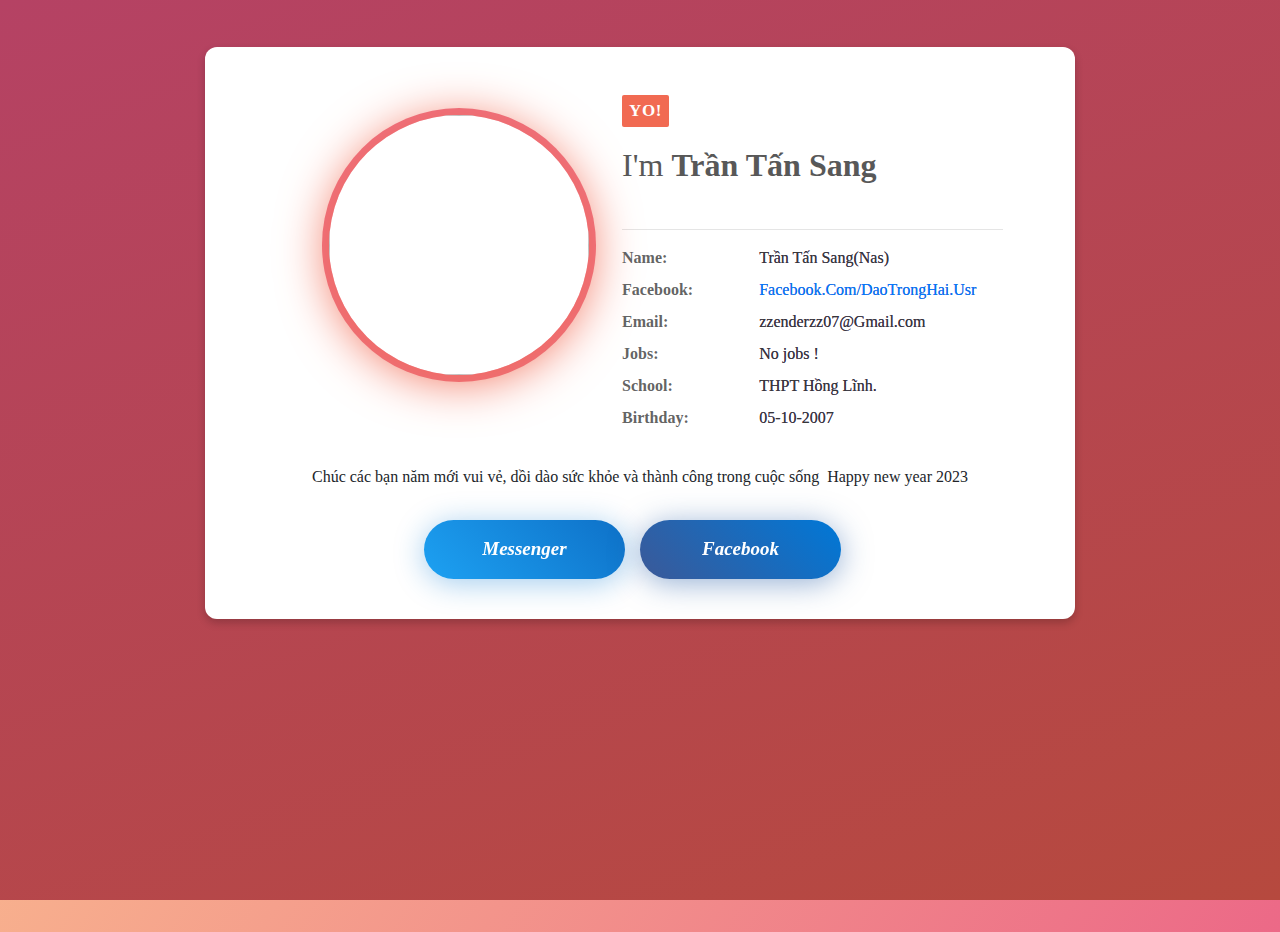
==== commit b1085c6c: "Create index.html" ====
--- a/index.html
+++ b/index.html
@@ -1,20 +1,9452 @@
-
-<html lang="en"><head><title>Stolen Sword</title><meta charset="UTF-8"><meta name="viewport" content="width=device-width,initial-scale=1,minimum-scale=1,maximum-scale=1"></head><body style="display:flex;justify-content:center;align-items:center;margin:0;background:#000;overflow:hidden;user-select: none;pointer-events: none;"><canvas></canvas><script>(()=>{let t=0;const e=()=>t++,n=e(),l=e(),o=e(),a=e(),i=e(),s=e(),r=e(),h=e(),y=e(),p=e(),c=e(),$=e(),x=e(),f=e(),u=e(),d=e(),g=e(),M=(e(),e()),v=e(),b=e(),m=e(),w=e(),P=e(),S=e(),E=e(),I=e(),G=e(),A=e(),D=e(),L=e(),k=e(),O=e(),T=e(),C=e(),R=e(),W=e(),B=e(),j=e(),F=e(),J=e(),q=16,N=[.109,.021,.08,-.13,.119,.051,0,.148,-.968],K=[.08,0,-.056,-.068,-.073,-.002,.231,.091,.078],U=[0,0,0,0,0,0,0,0,-1.025],H=[.025,0,-.109,-.085,.027,-.027,.107,-.073,-1.062],X=[.069,.025,.068,-.235,-.172,-.514,.066,.089,.424],Y=[-.072,-.089,-.138,-.148,-.225,-.144,-.054,.043,-1.186],z=[-.234,-.275,-.237,-.235,-.218,-.18,-.154,-.183,-1.462],Q=[.107,.01,.114,.119,-.26,-.247,.104,.215,-.057],Z=(t,e,n)=>{n=Math.abs(n);const l=Math.abs(t-e);return l>n?t-n*((t-e)/(l||1)):e},_=t=>180*t/Math.PI,V=(t,e)=>({x:t,y:e}),tt=(t,e)=>Math.atan2(e.y-t.y,e.x-t.x),et=(t,e,n={})=>(n.x=t(...e.map(({x:t})=>t)),n.y=t(...e.map(({y:t})=>t)),n),nt=(t,e)=>Math.hypot(t.x-e.x,t.y-e.y),lt=t=>nt(t,V(0,0)),ot=(t,e,n,l)=>{const o=((l.x-n.x)*(t.y-n.y)-(l.y-n.y)*(t.x-n.x))/((l.y-n.y)*(e.x-t.x)-(l.x-n.x)*(e.y-t.y)),a=((e.x-t.x)*(t.y-n.y)-(e.y-t.y)*(t.x-n.x))/((l.y-n.y)*(e.x-t.x)-(l.x-n.x)*(e.y-t.y));if(o>=0&&o<=1&&a>=0&&a<=1)return V(t.x+o*(e.x-t.x),t.y+o*(e.y-t.y))},at=(t,e,n,l,o=0,a=0)=>({p:V(t,e),s:V(n,l),v:V(o,a),[b]:0,[m]:V(t,e)}),it=({p:t,s:e})=>({l:t.x-e.x/2,t:t.y+e.y/2,r:t.x+e.x/2,b:t.y-e.y/2}),st=[["l","t","r","t"],["r","t","r","b"],["r","b","l","b"],["l","b","l","t"]],rt=(t,e,n=1)=>(n?t%Math.round(e/q):t)/Math.round(e/q),ht=t=>2*Math.abs(t-.5),yt=(t,e,n={})=>l=>{let o=l[b];n[E]&&(o-=n[E](l)||o),o>0&&e(l,rt(o,t))},pt=(t,n,l={})=>{const o=G+e();return e=>{if(0!=l[I]||!e[o]){const a=Math.round(n/q);let i=e[b];l[E]&&(i-=l[E](e)||i),i=Math.round(i),(l[A]||i>0)&&i!==e[o]&&i%a==0&&(t(e),e[o]=Math.round(e[b]))}}};function ct(t,e=0,n=0,l=1){let o=0,a=0,i=0,s=0,r=0,h=0;const y=[];return t.split("").map(t=>{let e=t.charCodeAt(),n=.39*-(e>>3)+4.72,l=4*(7&e)+4;o+=l*Math.cos(n),a-=l*Math.sin(n),i=Math.min(o,i),s=Math.min(a,s),r=Math.max(o,r),h=Math.max(a,h),y.push(V(o,a))}),y.forEach(t=>{t.x-=(r-i)/2+e,t.y-=(h-s)/2+n,t.x*=l,t.y*=l}),{p:y.splice(1,y.length),w:r-i,h:h-s}}const $t=(t,e,n)=>t+(e-t)*n,xt=(t,e,n)=>{const l=Math.cos(2*n*Math.PI),o=Math.sin(2*n*Math.PI);return V(l*(e.x-t.x)+o*(e.y-t.y)+t.x,l*(e.y-t.y)-o*(e.x-t.x)+t.y)},ft=t=>t*t,ut=t=>t*(2-t),dt=t=>t<.5?2*t*t:(4-2*t)*t-1,gt=t=>t*t*t*t*t,Mt=t=>1+--t*t*t*t*t,vt=t=>t<.5?16*t*t*t*t*t:1+16*--t*t*t*t*t,bt=t=>Math.sqrt(1-Math.pow(t-1,2));let mt=(t=1,e=.05,n=220,l=0,o=0,a=.1,i=0,s=1,r=0,h=0,y=0,p=0,c=0,$=0,x=0,f=0,u=0,d=1,g=0,M=0)=>{let v,b,m=2*Math.PI,w=r*=500*m/Pt**2,P=(0<x?1:-1)*m/4,S=n*=(1+2*e*Math.random()-e)*m/Pt,E=[],I=0,G=0,A=0,D=1,L=0,k=0,O=0;for(h*=500*m/Pt**3,x*=m/Pt,y*=m/Pt,p*=Pt,c=Pt*c|0,b=(l=99+Pt*l)+(g*=Pt)+(o*=Pt)+(a*=Pt)+(u*=Pt)|0;A<b;E[A++]=O)++k%(100*f|0)||(O=i?1<i?2<i?3<i?Math.sin((I%m)**3):Math.max(Math.min(Math.tan(I),1),-1):1-(2*I/m%2+2)%2:1-4*Math.abs(Math.round(I/m)-I/m):Math.sin(I),O=(c?1-M+M*Math.sin(2*Math.PI*A/c):1)*(0<O?1:-1)*Math.abs(O)**s*t*.3*(A<l?A/l:A<l+g?1-(A-l)/g*(1-d):A<l+g+o?d:A<b-u?(b-A-u)/a*d:0),O=u?O/2+(u>A?0:(A<b-u?1:(b-A)/u)*E[A-u|0]/2):O),v=(n+=r+=h)*Math.sin(G*x-P),I+=v-v*$*(1-1e9*(Math.sin(A)+1)%2),G+=v-v*$*(1-1e9*(Math.sin(A)**2+1)%2),D&&++D>p&&(n+=y,S+=y,D=0),!c||++L%c||(n=S,r=w,D=D||1);return(t=wt.createBuffer(1,b,Pt)).getChannelData(0).set(E),(n=wt.createBufferSource()).buffer=t,n.connect(wt.destination),n.start(),n},wt=new(window.AudioContext||webkitAudioContext),Pt=22050;const St=[[,0,1e3,.01,.08,.09,4,,-20.1,8.4,,,,1,,,,.51,.02],[1.5,.5,90,,,1,1,1.91,,,,,,5,50,3],[,,1313,,.08,.16,3,.04,,,-23,.09,,.4,,.05,,.21,.13,.05],[,,1774,.03,,.06,4,.01,,,-697,.03,,5,6,,.13,.18,.01,.5],[,0,260,,,1,,.6]],Et=[],It=(t,e=200)=>{const n=Date.now();(!Et[t]||n-Et[t]>e)&&(mt(...St[t]),Et[t]=n)};const Gt=t=>new Proxy({0:t},{get:t=>t[0],set:(t,e,n)=>(t[0]=n,1)}),At=at(0,0,20,50),Dt=Gt(2),Lt=Gt(2),kt=(Gt(0),Gt(.5)),Ot=Gt(14),Tt=Gt({}),Ct=Gt();function Rt(){const t=V((Ht.x-Ut.x)/10,(Ut.y-Ht.y)/10),e=lt(t);return e>Ot.$&&et(t=>t*Ot.$/e,[t],t),t}function Wt(){const t=[et(t=>t,[At.p])],e=Rt();let n=0;for(;n<200;){const l=t[t.length-1],o=et((t,e)=>t+e,[l,e]);n+=nt(l,o),e.y-=kt.$,t.push(o)}return t}function Bt(){Nt()||(Dt.$>0&&(At.v=V(-1*At.v.x/Math.abs(At.v.x||1),5)),Dt.$>1&&(It(1),At[L]=At[b],Ft(Math.max(Lt.$,1))),Dt.$=Math.max(0,Dt.$-1))}function jt(){Ft(2)}function Ft(t){Kt.$&&Lt.$!==t&&re(),Lt.$=t}function Jt(){return Lt.$>0&&!At[k]&&Me.$&&-1!==ue.$&&!Me.$[x]&&!me()}function qt(){return lt(Rt())>=2}function Nt(){return At[L]&&At[b]-At[L]<=1e3/q}const Kt=Gt(0),Ut=V(0,0),Ht=V(0,0),Xt=Gt(),Yt=V(0,0),zt=V(window.innerWidth,window.innerHeight),Qt=Gt(1),Zt=t=>{if(void 0!==Ie.$&&t.p.y>Ie.$){const[e,n]=function(t,e,n=1){const l=zt.y/667;return[zt.x/2-(Yt.x-t.x)*Qt.$*l*n,zt.y/2+(Yt.y+t.y-e)*Qt.$*l*n]}(t.p,Ie.$);return{x:e-4*Math.random()*ne.$,y:n,d:ft(Math.min(1,(t.p.y-Ie.$)/t.s.y*2))}}},_t=t=>Ge.$&&it(t).b<=Ie.$;function Vt(t,e=1){const n=zt.y/667;return"number"==typeof t?t*Qt.$*n*e:[zt.x/2-(Yt.x-t.x)*Qt.$*n*e,zt.y/2+(Yt.y-t.y)*Qt.$*n*e]}function te(t){const e=Vt(t.p);return e[0]<0||e[1]<0||e[0]>zt.x||e[1]>zt.y}const ee=(t,e)=>{if((e[S]||!te(e))&&(((t,e,n)=>{const l=it(t),o=it(e);return l.l+t.v.x*n<o.r+e.v.x*n&&l.r+t.v.x*n>o.l+e.v.x*n&&l.t+t.v.y*n>o.b+e.v.y*n&&l.b+t.v.y*n<o.t+e.v.y*n})(t,e,ne.$)||((t,e,n)=>{const l=et((t,e)=>t+e*n,[t.p,t.v]),o=it(e);for(let[e,n,a,i]of st)if(ot(t.p,l,V(o[e],o[n]),V(o[a],o[i])))return 1;return 0})(t,e,ne.$)))return((t,e)=>{const n=_(tt(e.p,t.p)),l=it(e),o=_(tt(e.p,V(l.l,l.t))),a=180-o;return n>a&&n<o?"t":n>o||n<-o?"l":n<-a&&n>-o?"b":n>-a||n<-a?"r":void 0})(t,e)},ne=Gt(1),le=[];let oe,ae=0;function ie(t){const e=le.findIndex(([e])=>e===t);-1!==e&&le.splice(e,1)}function se(t,e=1,n=(t=>t)){let l=0;return function(t,e){const n=ae++;return le.push([n,t,e]),()=>ie(n)}(()=>t(n(Math.min(Math.max(l++*q/e,0),1))),()=>l*q>e)}function re(t=.05){oe||(oe=se(e=>{ne.$=1-(1-t)*Mt(e)},3e3,Mt))}function he(){oe&&(oe(),oe=void 0),ne.$=1}const ye=Gt(0),pe=[],ce=[],$e=[],xe=[],fe=[],ue=Gt(-1),de=Gt(-1),ge=Gt(-1),Me=Gt(),ve=Gt(0),be=Gt(),me=()=>Me.$&&(ue.$===Me.$[c].length||void 0!==Me.$[x]);Gt(0);let we={};const Pe=(t,e)=>we[t]=e,Se=[],Ee=(t,e)=>Se[t]?Se[t].push(e):Se[t]=[e],Ie=Gt(),Ge=Gt(),Ae=document.createElement("canvas").getContext("2d"),De=(t,e,n,l,o)=>{const a=Ae.createLinearGradient(...Vt(V(0,t),l),...Vt(V(0,t-e),o?l:void 0));return n.forEach(t=>a.addColorStop(...t)),a},Le=Gt(),ke=Gt(),Oe=Gt(0),Te=(...t)=>window.localStorage.setItem(...t),Ce=(...t)=>window.localStorage.getItem(...t),Re=1!=Ce(j),We=Gt(),Be=t=>t?()=>t/q:void 0,je=(t,e,n,l,o,a=1)=>V(t+n*Math.cos(2*o*Math.PI)*a,e+l*Math.sin(2*o*Math.PI)*a),Fe=(t,e,n,l=0,a=(t=>t))=>{let i=0;return yt(t,(t,l)=>{t[o]||(i=Math.max(l,i),et(t=>t,[je(t[m].x,t[m].y,e,n,a(l),i)],t.p))},{[E]:Be(l)})},Je=(t,e,n,l=Mt)=>yt(t,(a,i)=>{!a[o]&&i>0&&a[b]<t/q&&et((t,e)=>e+(t-e)*l(i),[a[m],V(e,n)],a.p)}),qe=(t,e,n)=>l=>{!l[o]&&l[b]>n/q&&(l.p.y=t.p.y+e.y,l.p.x=t.p.x+e.x)},Ne=(t,e)=>{const n=Math.max(...e),l=[];let a=0;return t[v].push(t=>{t[b]>0&&a!==Math.floor(t[b])&&(l.unshift(V(t.p.x,t.p.y)),l.length>n/q&&l.pop(),a=Math.floor(t[b]))}),e.map(t=>e=>{if(!e[o]){const n=l[Math.floor(t/q)-1],o=l[Math.floor(t/q)-2];n&&o&&(e.p.x=Z(e.p.x,n.x,(n.x-o.x)*ne.$),e.p.y=Z(e.p.y,n.y,(n.y-o.y)*ne.$))}})},Ke=(t,e,n,l=[])=>({...at(t,e,0,0),[v]:[t=>t[b]>0&&n(t),...l]}),Ue=(t,e,n,l)=>Ke(t,e,t=>{const e=rt(t[b],n,0);e>=1&&(t[B]=1),t[B]||l(e,t)}),He=()=>Ue(0,0,2400,t=>{Ee(61,e=>{const n=zt.x-zt.x*Math.min(1,ft(t/.3)),l=t<.7?zt.x+10:zt.x*Math.max(0,1-ut((t-.7)/.3));e.fillStyle="#000",e.fillRect(n,0,l,zt.y)})}),Xe=(t,e,n)=>Ue(t,e,3e3,(t,e)=>{e.p.x-=ve.$*ne.$;const l=Vt(n)*t,o=(t=0)=>`rgba(70,90,110,${t})`,a=(n,o,...a)=>{const i=n.createRadialGradient(...Vt(e.p),l*t,...Vt(e.p),l);o.forEach(t=>i.addColorStop(...t)),n.fillStyle=i,n.lineWidth=Vt(10)*gt(1-t),n.save(),n.translate(0,.7*Vt(e.p)[1]),n.scale(1,.3),n.beginPath(),n.ellipse(...Vt(e.p),l,l,0,...a),n.fill(),n.restore()};Ee(10,e=>a(e,[[.1,o()],[.6,o(gt(1-t))],[.61,o()]],Math.PI,2*Math.PI)),Ee(52,e=>a(e,[[.6,o()],[.61,o(gt(1-t))],[1,o()]],2*Math.PI,Math.PI))}),Ye=t=>e=>{if(e[b]>0&&void 0!==Ie.$){const n=e.p.y-e.s.y/2<=0;t!==n&&(void 0!==t&&fe.length<10&&fe.push(Xe(e.p.x,Ie.$,5*lt(e.v)+100)),t=n)}},ze=(t,e)=>Array(3).fill().map((n,l)=>Ke(458.5625*l-458.5625,0,n=>{n.p.x<-687.84375?n.p.x=687.84375:n.p.x-=e*ne.$*ve.$,t(n.p.x-229.28125,l)})),Qe=(t,e,n,l,o,a=10)=>{const i=Array(3).fill().map(()=>((t,e,n,l,o,a,i)=>{const s=Array(l).fill().map(()=>Math.random()),r=s.map(()=>Math.random()),h=r.map(t=>40*t+o/1.5*120),y=180+60*(o>1?-.3:ut(1-o)),p=`rgb(${.82*y}, ${y}, ${.96*y})`;return y=>Ee(a,a=>{a.strokeStyle=p;for(let p=0;p<l;p++){const c=r[p];s[p]=s[p]>=1?0:s[p]+(5e-4+.001*c)*ne.$,a.lineWidth=Vt(2+10*o*(.4+.6*c),o),a.setLineDash([Vt(h[p]),Vt(1.5)]),a.beginPath();const $=t+y+458.5625/l*p+70*c,x=e-20*c;a.moveTo(...Vt(V($,x),o)),a.quadraticCurveTo(...Vt(je($,x+n/2,0,n/8,s[p]),o),...Vt(je($,x+.8*n+n*c*.2,i/2+i/2*c,0,s[p]),o)),a.globalAlpha=o>1?.6:.8,a.stroke(),a.globalAlpha=1}a.setLineDash([])})})(t,e,n,l,o,a,100));return ze((t,e)=>{(o<1||1!==e)&&i[e](t)},(o>1?3:2)*o)},Ze=(t,e,n,l,o,a)=>Ke(0,0,()=>Ee(n,n=>{const i=De(t,e,o,l,a);n.fillStyle=i,n.fillRect(0,Vt(V(0,t),l)[1],2*zt.x,Vt(e,a?l:void 0))})),_e=ct("\tqaK^LWZMGGOWGOGGO");_e.p[0].y=_e.p[_e.p.length-1].y;const Ve=(t,e,n=1)=>`rgba(${t*(.64+.3*(1-e/.3))}, ${t*(.8+.1*(1-e/.3))}, ${t}, ${n})`,tn=(t,e,n,l=1,o,a=1)=>{let i=157+70*(1-o/.4);Ee(n,n=>{n.fillStyle=a?De(e+400*(1-o/.4),-_e.h,[[0,Ve(.9*i,o)],[.1,Ve(i,o)]],o):Ve(i,o),n.beginPath(),_e.p.forEach(a=>{n.lineTo(...Vt(V((t+a.x)*l,(e+a.y+_e.h/2)*l),o))}),n.fill(),null!=Ie.$&&(n.fillStyle=De(e+500*(1-o/.35),_e.h,[[0,Ve(.8*i,o)],[.1,Ve(.9*i,o)],[1,Ve(.9*i,o,.3)]],o),n.beginPath(),_e.p.forEach(a=>{n.lineTo(...Vt(V((t+a.x)*l,(e-a.y-_e.h/2+56)*l),o))}),n.fill())})},en=(t,e,n,l,o)=>Ke(t,e,()=>tn(t,e,n,o,l,0)),nn=(t,e,n,l=1,o=1)=>ze((a,i)=>{tn(t+a+100*i,e,n,o,l)},ve.$),ln=()=>{const t=Vt(83),e=e=>Ee(61,n=>{n.fillStyle="#000",n.fillRect(0,e.p.y,zt.x+5,t)});return[Ke(0,0,e,[Je(3e3,0,-t)]),Ke(0,zt.y-t,e,[Je(3e3,0,zt.y)])]},on=t=>Ee(62,e=>{e.setLineDash([]),e.lineWidth=Vt(.7),e.fillStyle="#eec918",e.strokeStyle="rgba(0,0,0,0.75)",e.font=Vt(22)+"px serif";const n=[t,zt.x/2,zt.y-Vt(120)];e.fillText(...n),e.strokeText(...n)}),an=(t,e,n)=>()=>{const l=bn();Le.$=[Ke(t,e,t=>Ee(n,e=>{l.p(Le.$[2]),l.d(e,t.p,["#8a302c","#DB6157","#e8e8e8","#a4413d","#c57777"],Le.$[1],Le.$[3])}),[Ye()]),1,K,1],xe.push(Le.$[0])},sn=(t,e,n=1,l=K,o=1)=>{Le.$[0].p.x=t,Le.$[0].p.y=e,Le.$[1]=n,Le.$[2]=l,Le.$[3]=o};function rn(t,e,n,l,o,a,i,s="fill"){t[s+"Style"]=n,t.beginPath(),e.p.forEach(e=>{t.lineTo(...Vt(xt(l,V(e.x*a+l.x,e.y*i+l.y),o)))}),t[s]()}const hn=ct("4--#+}-;K1BLild",-105,-35,.108),yn=ct("F[is'4N",-43,-30,.141),pn=ct("ge_G?>GOE4/'~",-35,-170,.109),cn=ct("reks-&<?;GGK",-20,70,.108),$n=ct("p'>GDJGG;OJge~",-50,-115,.1),xn=ct(",te{-%=DODOEJ",-63,55,.1),fn=ct("+;Lcgk\f}r+5G;MGO",-57,60,.1),un=ct(" )nN/",-15,-20,.102),dn=ct("WLjKl\f&G>=",-27,13,.108),gn=ct(',.+Eek"',-70,-45,.1145),Mn=ct("+??=OO`Od#",-37,-90,.103),vn=ct("\faAeA%B!%''''cggggc",-113,10,.216);function bn(){const t=[[V(0,11.9),0],[V(0,12.7),0],[V(-2.3,-6.7),0],[V(1.9,-7),0],[V(-5.2,5.1),0],[V(5.6,5.8),0],[V(2.9,-12),0],[V(-.8,-11.9),0],[V(3.9,-14),-1.124]],e=[[dn,0,[t[0],t[5]]],[vn,1,[t[0],t[5],t[8]]],[un,2,[t[0],t[5],[V(3,-13.7),0,t[5]]]],[pn,3,[t[0]]],[yn,2,[t[0],t[1]]],[hn,3,[t[0],t[1],[V(.2,3),0,t[1]]]],[fn,3,[t[0],t[3],t[6]]],[xn,3,[t[0],t[3]]],[$n,3,[t[0],t[2],t[7]]],[cn,3,[t[0],t[2]]],[Mn,4,[t[0],t[4]]],[gn,2,[t[0],t[4],[V(.4,-16.3),0,t[4]]]]];return{j:t,d:(t,n,l,o=1,a=1)=>e.forEach(([e,i,s])=>{const r=o/Math.abs(o)*(a/Math.abs(a));let h=V(n.x,n.y);s.forEach(([t],e)=>{const n=V(h.x,h.y);h.x+=t.x*o,h.y+=t.y*a,e>0&&(h=xt(n,h,s[e-1][1]*r))});const y=s[s.length-1][2]?s[s.length-1][2][1]:s[s.length-1][1];rn(t,e,l[i],h,y*r,o,a)}),p:e=>e.forEach((e,n)=>t[n][1]=e)}}function mn(t,e,n,l,o=.2){Ee(61,a=>{const i=a.createLinearGradient(t,e,n,l);i.addColorStop(0,`rgba(255,255,255,${o})`),i.addColorStop(.75,"rgba(255,255,255,0)"),a.strokeStyle=i,a.lineCap="round",a.lineWidth=30,a.beginPath(),a.moveTo(t,e),a.lineTo(n,l),a.stroke(),a.lineCap="butt"})}const wn=[ct("4DUME<#",-10,0,.6),ct("\t 'fe%",-70,85,.6),ct('r\f":<FDOJa',-150,88,.6),ct("#",-230,97,.6),ct("-%c#c",-275,90,.6),ct("-GOOM",-290,90,.6),ct("4DUME<#",-340,0,.6),ct("GGGE|GFNL-",-380,5,.6),ct('r\f":<FDOJa',-500,88,.6),ct("[BD3OML",-545,95,.6),ct("--[UFF?,",-580,90,.6)];function Pn({clientX:t,clientY:e}){Ut.x=t-Oe.$,Ut.y=e}function Sn({clientX:t,clientY:e}){Ut.x=t-Oe.$,Ut.y=e,Ht.x=t-Oe.$,Ht.y=e,Kt.$=1,Object.keys(we).forEach(t=>we[t]()),we={},Jt()&&re(),wt.resume(),At[C]=At[b]}function En(){Kt.$=0,function(){if(Jt()&&qt()){const t=Rt();At.v.x=t.x,At.v.y=t.y,Lt.$--,It(3,0)}}(),he()}window.addEventListener("mousemove",Pn),window.addEventListener("mousedown",Sn),window.addEventListener("mouseup",En),window.addEventListener("touchstart",({touches:t})=>Sn(t[0])),window.addEventListener("touchmove",({touches:t})=>Pn(t[0])),window.addEventListener("touchend",({touches:t})=>En(t[0]));function In(t,e){let n;if(t[w]){const e=it(t);n=ee(At,t),t[P]=!!n,t[w](t,e,n)}return t[v]&&t[v].forEach(n=>n(t,e)),t[b]+=1*ne.$,n}const Gn=(t,e)=>({...at(t.p.x,t.p.y,10,10,e.x,e.y),[W]:t,[w]:(t,e,n)=>{n&&(Bt(),t[R]=1)},[v]:[t=>{et((t,e)=>t+e*ne.$,[t.p,t.v],t.p),Ee(35,e=>{e.fillStyle="#ec5751";const{l:n,t:l}=it(t);e.fillRect(...Vt(V(n,l)),Vt(t.s.x),Vt(t.s.y)),_t(t)&&(e.fillStyle=Ge.$,e.fillRect(...Vt(V(n,l)),Vt(t.s.x),Vt(t.s.y)));const o=Zt(t);o&&(e.fillStyle="#ec5751",e.globalAlpha=.2,e.fillRect(o.x-Vt(t.s.x)/2,o.y,Vt(t.s.x),Vt(t.s.y)),e.globalAlpha=1)})},Ye()]}),An=t=>t[P]&&Math.round(t[b])%4>1?`rgba(200,200,200,${.9*Dn(t)})`:t[l]?"#ec5751":"#464646",Dn=t=>{let e=1-rt(t[b]-t[o],1e3,0);return e=isNaN(e)?1:e,Math.max(0,e)},Ln=(t,e,l)=>{const o=tt(e.p,At.p)/Math.PI/2;e[n]&&(t.setLineDash([Vt(30),Vt(60*(1-(e[i]-1)/2))]),t.lineWidth=Vt(l),t.lineCap="round",t.beginPath(),t.ellipse(...Vt(e.p),Vt(24),Vt(24),.45*-Math.PI-2*Math.PI*o,0,.9*Math.PI),t.stroke())};function kn(t){0!==t[b]&&(Ee(t[D],e=>{const n=An(t);e.globalAlpha=ft(Dn(t))*(!t[l]&&t[h]?.3:1),e.fillStyle=n,e.strokeStyle="rgba(0,0,0,0.2)",e.font=`bold ${Vt(36)}px sans-serif`,e.fillText(t[r],...Vt(t.p)),Ln(e,t,4),e.globalAlpha=1;const o=tt(t.p,At.p)/Math.PI/2,a=V(t.p.x+0,t.p.y+10),i=je(a.x,a.y,1.6,1.6,o);e.beginPath(),e.fillStyle="#eee",e.ellipse(...Vt(a),Vt(4),Vt(4),0,0,2*Math.PI),e.fill(),e.beginPath(),e.fillStyle="#ec5751",e.ellipse(...Vt(i),Vt(2.4),Vt(2.4),0,0,2*Math.PI),e.fill(),_t(t)&&(e.globalAlpha=1,e.fillStyle=Ge.$,e.strokeStyle=Ge.$,e.fillRect(...Vt(V(t.p.x-18,t.p.y+18)),Vt(36),Vt(36)),Ln(e,t,6))}),Ee(t[D]+1,e=>{const n=Zt(t);if(n){e.fillStyle=An(t),e.globalAlpha=.3*n.d;let l=t[r];"士"==l?l="干":"干"==l?l="士":"由"==l&&(l="甲"),e.fillText(l,n.x,n.y),e.globalAlpha=1}}))}const On=(t,e,r,y,p={})=>({...at(t,e,r,y),[w](t,e,a){if(a&&!t[o])if(t[l])Bt();else{if(At[O]=At[b],t[n])"t"===a||"b"===a?(Ft(1),At.v.y*=-.5,At.p.y=e[a]+At.s.y/2*("t"===a?1:-1)):"l"!==a&&"r"!==a||(Ft(1),At.v.x*=-.5,At.p.x=e[a]+At.s.x/2*("r"===a?1:-1)),It(2);else if(t[h])It(0,500);else{It(0,q);const e=V(t.p.x,t.p.y),n=lt(At.v),l=V(At.v.x/n,At.v.y/n);fe.push(Ue(0,0,300,t=>{t=bt(t),Ee(61,n=>{n.lineWidth=10*(1-t),n.strokeStyle=`rgba(0,0,0,${1-t})`,n.beginPath(),n.moveTo(...Vt(et((e,n)=>e-200*n*t,[e,l]))),n.lineTo(...Vt(et((e,n)=>e+200*n*t,[e,l]))),n.stroke()})}))}Ft(1),t[b]-t[s]>20&&(t[i]--,t[s]=t[b],0===t[i]&&(t[o]=t[b],et(t=>.3*t,[At.v],t.v)))}},[s]:-1,[D]:15,...p,[i]:p[i]||1,[v]:[...p[v]||[],kn,t=>{t[o]&&(t.v.y-=kt.$/2*ne.$,t.v.x-=.1*ve.$*ne.$,t.p.x+=t.v.x*ne.$,t.p.y+=t.v.y*ne.$)},pt(t=>{t[a]=1},1e3,{[I]:0,[E]:t=>t[o]}),Ye()]}),Tn=(t,...e)=>(t[v].push(n=>{e.forEach(e=>{e[h]=t,e[i]=Math.max(2,e[i]),n[o]&&!e[o]&&(e[o]=e[b])})}),[t,...e]),Cn=(t,e,n,l,o)=>{let a=[t,...Ne(t,Array(e).fill().map((t,e)=>(e+1)*n)).map((e,n)=>{const l=o(n,t);return l[v].push(e),l})];return a=Tn(...a.splice(l,1),...a),a.splice(l,0,a.splice(0,1)[0]),a},Rn=(t,e,n,o,a)=>On(e,n,30,30,{[v]:o,[r]:t,[l]:a}),Wn=(t,e,l,o)=>On(e,l,40,40,{[v]:[t=>t[n]=t[i]>1,...o],[r]:t,[i]:3}),Bn=(t,e,n=0,l=0)=>pt(e=>{if(!e[o]){const n=2;for(let o=0;o<t;o++){const a=2*(o/t-l)*Math.PI;ce.push(Gn(e,V(n*Math.cos(a),n*Math.sin(a))))}}},e,{[A]:1,[E]:()=>n/q});function jn(t){t.p.y=At.p.y}function Fn(t,e,n){const l=it(At);"t"===n&&jt(),("b"===n||"t"===n)&&l.l<e.r-1&&l.r>e.l+1?(At.v.y=t.v.y,At.p.y=e[n]+At.s.y/2*("t"===n?1:-1),At.v.x=Z(At.v.x,t.v.x,.2*(t.v.x-At.v.x)*ne.$)):"l"!==n&&"r"!==n||(jt(),At.v.x=t.v.x,At.p.x=e[n]+(At.s.x/2-1)*("r"===n?1:-1),At.v.y=Z(At.v.y,t.v.y,.3*(t.v.y-At.v.y)*ne.$))}function Jn(t,e,n){"b"===n||"t"===n?(At.v.y=t.v.y,At.p.y=e[n]+At.s.y/2*("t"===n?1:-1)):"l"!==n&&"r"!==n||(At.v.x=t.v.x,At.p.x=e[n]+At.s.x/2*("r"===n?1:-1))}const qn=(t,e,n,l,o,a=Fn,i)=>({...at(t,e,n,l),[w]:a,[v]:o,[S]:i}),Nn=(...t)=>qn(...t,[],(t,e,n)=>{n&&(At.v.y<0&&jt(),At.p.x-=ve.$*ne.$,At.v.x=Z(At.v.x,0,.1*At.v.x*ne.$),At.v.y=Z(At.v.y,0,At.v.y*(At.v.y>0?.1:.6)*ne.$))}),Kn=(t,e,n,l,o,a)=>qn(t,e,n,l,[t=>{0!==t[b]&&Ee(a,e=>{const n=it(t),l=1-rt(t[b],300);e.fillStyle=t.s.x>t.s.y?"rgba(255,255,255,0.6)":De(t.p.y+t.s.y/2+l*t.s.y/10,t.s.y,Array(20).fill().map((t,e)=>[.05*e,`rgba(255,255,255,${e%2==0?.8:.6})`]),1),e.fillRect(...Vt(V(n.l,n.t)),Vt(t.s.x),Vt(t.s.y))})}],(t,e,n)=>{n&&et((t,e)=>t+e*ne.$,[At.v,o],At.v)},1),Un=(t=-At.s.y/2)=>[qn(0,t,917.125,0),qn(229.28125,0,0,10*At.s.y,[jn],Jn,1),qn(-229.28125,0,0,10*At.s.y,[jn],Jn,1)];let Hn;const Xn=()=>pe.filter(t=>!t[o]);var Yn={[y](){We.$=380,be.$="#ddeaf0",At.p.x=-260,Yt.y=At.p.y+200,Xt.$=()=>{Yt.y=Math.min(At.p.y-At.s.y/2+200,Math.max(At.p.y+At.s.y/2-200,Yt.y))},ve.$=1,$e.push(...Un()),xe.push(Ze(200,400,0,.5,[[0,"#ddeaf0"],[.9,"rgba(104,158,131,0.6)"]]),...Qe(0,-40,1250,1,1.5,51),...Qe(50,-50,1250,1,1.1,51),...Qe(0,30,1250,5,.9),...Qe(50,30,1250,5,.75,8),...Qe(20,30,1250,5,.6,8))},[c]:[()=>(Re&&(Hn=Me.$[b],xe.push(Ke(0,0,()=>Ee(61,()=>{if(!Kt.$){const t=rt(Me.$[b]-Hn,1500*ne.$);mn(...Vt(V(123,16)),...Vt(V($t(120,99,vt(t)),$t(-5,-154,vt(t)))),.5*ut(t))}0===Xn().length&&xe.pop()})))),[Rn("大",50,150,[Je(2e3,250,200),Fe(3e3,10,5,2e3)])]),()=>{if(Re){let t,e=0;xe.push(Ke(0,0,()=>Ee(61,()=>{const n=Xn();if(0===n.length)return xe.pop();if(e){if(!Kt.$){const t=rt(Me.$[b]-Hn,1500*ne.$);mn(...Vt(V(120,-5)),...Vt(V($t(120,120+(At.p.x-n[0].p.x)/3,vt(t)),$t(-5,(At.p.y-n[0].p.y)/3-154,vt(t)))),.5*ut(t))}At.p.y<=120&&(e=0,Kt.$||he()),t!=n.length&&1==n.length&&(re(.01),t=n.length)}else At.p.y>160&&Math.abs(At.v.y)<1&&(e=1,re(.01),Hn=Me.$[b])})))}return[Rn("不",-100,300,[Je(2e3,250,350),Fe(5e3,10,5,2e3)]),Rn("丕",75,350,[Je(2e3,250,450),Fe(3e3,10,5,2e3)])]},()=>Tn(Rn("父",0,450,[Je(2e3,250,330),Fe(5e3,10,0,2e3)]),Rn("子",0,300,[Je(1e3,250,300),Fe(6e3,100,50,1e3)])),()=>[Rn("火",0,350,[Je(1500,250,400),Bn(1,2e3,1e3,.25),Fe(1e4,100,10,1500)])],()=>Tn(Rn("凸",0,300,[Bn(1,2e3,1e3,.25),Je(2e3,250,300),Fe(6e3,150,10,2e3)]),Rn("凹",0,220,[Je(1e3,250,220),Fe(5e3,100,10,1e3)],1)),()=>[Rn("林",0,380,[Je(3e3,250,350)]),...Array(6).fill().map((t,e)=>Rn("木",20*e-50,200+e%2*100,[Bn(1,3e3,1e3+e%2*1e3,.25),Je(2e3+e%2*1e3,250,200+e%2*100),Fe(8e3,150,10*Math.random()*5,2e3+e%2*3e3)]))],()=>Tn(Rn("丼",0,300,[Je(6e3,120,500),Fe(1e4,5,5,6e3)]),...Cn(Rn("井",0,300,[Je(2e3,250,450),Fe(3e3,100,100,2e3)],1),12,200,0,t=>Rn("井",250,450,[],1)))],[p]:()=>0===pe.length&&Math.round(At.p.y)<=0,[$](t){const e=1-dt(ht(t));ve.$=1+3*e,Qt.$=1+.1*e,0==t?ke.$=V(At.p.x,At.p.y):At.p.x=ke.$.x*dt(1-t)},[f]:[[()=>{ke.$=V(At.p.x,At.p.y),xe.push(...ln())}],[t=>{ve.$=1+2*ut(t),At.p.x=ke.$.x+(-100-ke.$.x)*dt(t)},2e3],[()=>on("Can't find the theft. I think I lost him."),500,1],[an(-260,100,9)],[t=>sn(200*t-250,200*ut(1-ht(.8*t))),1e3],[t=>sn(100*t-50,160+100*ut(1-ht(.8*t)),1,N),500],[t=>sn(50+140*t,240+100*ut(1-ht(.8*t))),500],[t=>sn(190+120*t,320+300*ut(1-ht(.8*t))),1e3],[t=>{At.p.x=390*ft(t)-100,ve.$=4+2*ut(t)},1e3],[()=>{fe.push(He()),Te(j,1)}],[()=>{},1e3]]},zn={[y](){We.$=300,kt.$=.3,Ot.$=12,Yt.y=At.p.y+100,Ie.$=0,ve.$=.5,be.$="#D8DBE6",At.p.x=-458.5625,Xt.$=()=>{Yt.y=Math.max(At.p.y-At.s.y/2-100,Math.min(100,Yt.y)),Ge.$=De(0,300,[[0,"rgba(0,0,0,0)"],[.01,"rgb(117,137,160, 0.9)"],[.9,"#2b435b"]])},xe.push(Ze(1100,1350,10,.1,[[0,"rgba(216,219,230,0)"],[.1,"rgba(109,130,152, 0)"],[.5,"rgb(109,130,152, 0.9)"],[1,"#2b435b"]]),...nn(177,0,9,.3,2.8),...nn(0,40,8,.2,3.6),...nn(-37,60,8,.15,4)),$e.push(Nn(0,-200,917.125,400),...Un(-230))},[c]:[()=>[Wn("亞",75,50,[Je(2500,270,-40),Fe(7e3,0,90,2500)])],()=>[Rn("工",10,300,[Bn(1,4e3,1e3,.25),Je(3500,0,550),Fe(8e3,100,30,3500)]),Wn("干",-120,100,[Je(2500,-150,-250),Fe(5e3,10,15,2500)]),Wn("士",120,150,[Je(3500,150,-250),Fe(6e3,10,15,3500)])],()=>{const t=Rn("十",0,300,[Je(2300,0,550),Fe(1e4,160,288,2300,t=>dt(ht(t))/-2),t=>{t[o]||e.filter(t=>t[a]).length!==e.length||(t[o]=t[b])}],1),e=[["巛",V(-50,0)],["三",V(0,-50)],["川",V(50,0)],["二",V(0,50)]].map(([e,n],l)=>Wn(e,n.x,t.p.y+n.y,[Je(2e3+100*l,250*(l>1?1:-1),l%2==1?400:550),qe(t,n,2300)]));return[t,...e]},()=>Cn(Wn("十",0,200,[Je(4e3,250,450),Bn(10,6e3,1e3),Fe(1e4,200,210,5e3)]),9,250,0,t=>Rn(0===t?"米":"乂",250,450,[],0===t)),()=>Cn(Rn("回",0,300,[Je(5e3,270,-200),Bn(10,6e3,2e3),Fe(2e4,190,488,4e3,t=>dt(ht(t))/-2)],1),9,250,1,t=>(0===t?Wn:Rn)(0===t?"由":t%2==1?"口":"回",270,-200,[],8===t))],[p]:()=>0===pe.length&&At.p.y<=At.s.y/2,[$](t){const e=1-dt(ht(t));Qt.$=1-.1*e,ve.$=1+3*e,At.v.y=0,At.p.y=200*(1-ft(ht(t)))+At.s.y/2,0==t?ke.$=V(At.p.x,At.p.y):At.p.x=ke.$.x*dt(1-t)},[f]:[[()=>{kt.$=0,At.v.y=0,xe.push(...ln()),ke.$=V(At.p.x,At.p.y),Ct.$=1;const t=At[b];At[v].push(yt(2e3,(t,e)=>{t.p.y=t.s.y/4+140*ut(1-ht(e)),t.p.x=ke.$.x+(-100-ke.$.x)*dt(e),-100===Math.round(t.p.x)&&(ke.$=V(t.p.x,t.p.y))},{[E]:()=>t}))}],[t=>{ve.$=1+2*ut(t)},2e3],[()=>on("Still not found the theft."),500,1],[an(-300,0,11)],[t=>sn(100*t-300,200-200*ft(t),1,H),1e3],[t=>sn(100*t-200,100*ut(1-ht(t))),800],[t=>sn(200*t-100,100*ut(1-ht(t)),1,t>.5?H:K),800],[t=>sn(100+300*t,300*ut(1-ht(t))),1200],[()=>{At[v].pop(),ke.$=V(At.p.x,At.p.y)}],[t=>{At.p.y=ke.$.y+100*ut(1-ht(2*t)),At.p.x=500*ut(t)-100,ve.$=4+5*ut(t)},1800],[()=>{fe.push(He()),Ct.$=void 0}],[()=>{},1e3]]};const Qn=[[-51,-50,"l",1.81,ct("¢gge\v-|l\t-oodo~''$#\v\f'$'")],[316,613,"r",1.93,ct("'¦%-#\v\fnm\t$'-eeggt~\veg")],[289,1229,"r",1.93,ct(".{\v\f}-'..#ggggggg"),[20,23]],[-6,1513,"l",1.93,ct("Q-i{tl'3G;D=GOGE"),[13]],[326,1851,"r",1.8,ct("8m''''/'6GF-\f-wr~gog~yogi")],[-34,2775,"l",2.08,ct("\v6grgo\v''''/")]],Zn=([t,e,n,l,o,a=[]],i)=>{const s=n=>V((t+n.x)*l,(e+n.y+o.h/2)*l);xe.push(Ke(t,e,t=>Ee(11,e=>{e.fillStyle="#415061",e.beginPath(),o.p.forEach(n=>{e.lineTo(...Vt((e=>V((t.p.x+e.x)*l,(t.p.y+e.y+o.h/2)*l))(n)))}),e.fill()}))),a=a.slice(),o.p.slice(1,o.p.length).forEach((t,e)=>{a[0]===e&&(a.shift(),n="r"===n?"l":"r");const l=s(t),i=s(o.p[e]),r=i.x-l.x,h=l.y-i.y,y=Math.abs(r),p=Math.abs(h);y>At.s.x/2&&$e.push(qn((r>0?l.x:i.x)+y/2,"l"==n?r<0?l.y:i.y:r<0?i.y:l.y,y-2,1)),p>At.s.y/2&&$e.push(qn("l"==n?r>0?l.x:i.x:r>0?i.x:l.x,(h>0?l.y:i.y)-p/2,1,p))})},_n=()=>[Fe(1e3*Math.random()+2e3,10*Math.random(),10*Math.random())];let Vn;const tl=en(205,2750,7,1,2);var el=[Yn,zn,{[y](){We.$=580,be.$="#D8DBE6",Ie.$=0,At.p.x=-250,At.p.y=400,kt.$=0,Yt.y=At.p.y+200,Xt.$=()=>{Ge.$=De(0,300,[[0,"rgba(0,0,0,0)"],[.01,"rgb(117,137,160, 0.9)"],[.9,"#2b435b"]]),Yt.y=Math.max(At.p.y-At.s.y/2,Math.min(200,Yt.y))},Qn.forEach(Zn),$e.push(...Un(-12),Nn(0,-24,917.125,50),Kn(-55,1592.5,40,1235,V(0,-.5),30),Kn(90,2225,270,30,V(-.2,0),10));const t=[[0,"rgba(255,255,255,0)"],[.5,"rgba(255,255,255,0.9)"],[1,"rgba(255,255,255,0)"]];xe.push(Ze(1100,1350,10,.1,[[0,"rgba(216,219,230,0)"],[.1,"rgba(109,130,152, 0)"],[.5,"rgb(109,130,152, 0.9)"],[1,"#2b435b"]]),Ze(3e3,14e3,9,.03,[[0,"rgba(216,219,230,0)"],[1,"rgba(216,219,230,1)"]],1),Ze(1200,6550,1,.06,[[0,"rgba(216,219,230,1)"],[1,"rgba(43,67,91,0)"]],1),Ke(0,0,()=>Ee(10,t=>{t.fillStyle="#000",t.fillRect(...Vt(V(-232,2)),Vt(76),Vt(140))}),[pt(()=>{Math.random()>.5&&fe.push(Xe(-190,0,300))},1e3)]),Ke(0,0,()=>Ee(10,t=>{t.fillStyle="rgba(255,255,255,0.6)",t.beginPath(),t.moveTo(...Vt(V(-45,2210))),t.arc(...Vt(V(-45,2210)),Vt(30),Math.PI,-Math.PI/2),t.fill()})),Ze(5421,250,51,1.5,t,1),Ze(5421,250,8,.5,t,1),Ze(5421,250,8,.3,t,1),en(177,0,7,.5,3),en(-50,40,7,.2,3.6),en(-266,40,7,.15,5),en(226,100,7,.12,5),en(-406,110,7,.075,4),en(16,110,7,.06,4))},[c]:[()=>[...Tn(Rn("巾",-160,3790,[Fe(2500,40,5)],1),...[["亓",0,4340],["冂",-130,4516],["兀",-61,4694],["ㄢ",4,4850],["只",40,5032],["天",124,5194],["云",-49,5319],["皿",49,5444],["弓",27,5611],["六",-76,5740],["廾",-141,1596],["爪",-119,2127],["孓",-173,2927]].map(([t,e,n])=>Rn(t,e,n,_n()))),Wn("卞\b\b",-179,3409,[Fe(3e3,20,5)]),Rn("卝",143,750,_n()),Rn("从",80,1509,_n(),1),...Cn(Rn("公",-300,2767,[yt(5e3,(t,e)=>{e=dt(ht(e)),t.p.y=t[m].y+452*e,t.p.x=t[m].x+400*Math.sin(bt(e)*Math.PI/2)})],1),10,300,8,(t,e)=>(7===t?Wn:Rn)("ㄙ",e.p.x,e.p.y,[],1))]],[p](){const t=at(-131,6226,200,80),e=ee(At,t);return-1===ue.$||e&&0===Math.round(lt(At.v))},[$](t){kt.$=.5,At.v.y=0,At.p.y=400*(1-ft(t)),At.p.x=-1600*ft(1-t)},[f]:[[()=>{Ct.$=1,Xt.$=void 0,ke.$=V(At.p.x,At.p.y),Vn=V(Yt.x,Yt.y),xe.push(...ln(),tl)}],[t=>{Yt.y=$t(Vn.y,At.p.y-30,dt(t))},1e3],[()=>{an(310,6310,11)(),sn(310,6310,-1,U)}],[()=>on("Still can't find him."),500,1],[t=>{Yt.x=$t(Vn.x,130,dt(t)),At.p.x=$t(ke.$.x,-60,dt(t))},2e3],[()=>{},1e3],[t=>sn($t(305,450,Mt(t)),$t(6310,6410,Mt(t)),1,K),1e3],[t=>{kt.$=0,Ee(0,e=>e.canvas.style.filter=`saturate(${1-t})`),At.p.x=$t(-60,134,Mt(t)),At.p.y=$t(ke.$.y,6360,Mt(t))},1e3],[()=>on("(To be continued)"),500,1],[()=>{fe.push(He())}],[()=>{},1e3],[()=>{Ct.$=void 0,Ee(0,t=>t.canvas.style.filter="")}]]}];let nl=+Ce(J)||0;function ll(t){de.$=t,Me.$[x]=Me.$[b],Me.$[$]&&Me.$[$](0)}function ol(t){delete Me.$[x],pe.splice(0,pe.length),ue.$=t,-1!==t&&t!==Me.$[c].length&&Te(J,t),Me.$[c][t]&&pe.push(...Me.$[c][t]())}function al(t,e){var n;if(et(()=>0,[],At.p),et(()=>0,[],At.v),et(()=>0,[],Yt),Dt.$=2,At[k]=void 0,kt.$=.5,Ot.$=14,Ie.$=void 0,ve.$=0,be.$=void 0,Ge.$=void 0,pe.splice(0,pe.length),$e.splice(0,$e.length),ce.splice(0,ce.length),xe.splice(0,xe.length),t<el.length&&(ge.$=t,de.$=-1,Me.$=(n=el[t],{...at(),...n,[v]:[t=>{if(-1===ue.$&&de.$!==nl)ye.$&&ll(nl);else if(ue.$===t[c].length){const[e,n=q,l]=t[f][t[d]],o=t[b]-t[u];if(o>=Math.round(n/q)){t[u]=t[b];const e=()=>{if(t[d]<t[f].length-1)t[u]=t[b],t[d]++,t[f][t[d]][0](0);else{Te(J,void 0),nl=0;const t=(ge.$+1)%el.length;0===t&&(ye.$=0),al(t)}};l?Pe(`${g}${ge.$}${t[d]}`,e):e()}else e(rt(o,n))}else if(void 0!==t[x]){const e=rt(t[b]-t[x],2e3,0);t[$]&&t[$](Math.max(0,Math.min(1,e)))}else!At[k]&&t[p]&&t[p]()&&(ue.$===t[c].length-1?ol:ll)(ue.$+1)},pt(()=>ol(de.$),2e3,{[E]:t=>t[void 0===t[x]?b:x]-1,[A]:1})],[d]:0,[u]:0,[f]:[[()=>{},0],...n[f]||[]]}),e?ll(e):ue.$=-1,Me.$[y](),Te(F,t)),!ye.$){let t;const e=Ke(0,0,()=>{let n;if(null!=t){const l=rt(Me.$[b]-t,1e3,0);if(l>=1)return xe.splice(xe.indexOf(e),1);n=1-l}else{const e=Math.min(1,rt(Me.$[b],2e3,0));e>=1&&Pe(M,()=>{(()=>{const t=Date.now();(!Et[4]||t-Et[4]>200)&&(Et[4]=t,[130.8,164.8,220,261.6,329.6,440].forEach(t=>{St[4][2]=t,mt(...St[4])}))})(),ye.$=1,t=Me.$[b]}),n=e}!function(t){Ee(61,e=>{e.lineJoin="bevel",e.lineWidth=ft(t)*Vt(3),e.setLineDash([50*vt(t),Vt(100)*dt(1-t)]),wn.forEach(t=>rn(e,t,"#fff",V(-160,We.$),0,1,1,"stroke")),e.lineJoin="miter"})}(n)});xe.push(e)}}al(+Ce(F)||0);const il=["#666","#111","#c4c4c4","#333","#888"];let sl=1;const rl=bn();function hl(t,e){rl.j[t][1]=e}function yl(t,e,n,l,o,a=1){const i=rt(At[b]-At[t],e,0);i>1||!At[t]?(rl.p(l),a&&(At[t]=void 0)):rl.p(n.map((t,e)=>$t(t,l[e],o(i))))}At[v]=[pt(()=>al(ge.$,ue.$),1e3,{[E]:t=>t[k]}),()=>{At[k]||0!==Dt.$||(It(1),At[k]=At[b],fe.push(He())),At.v.y-=kt.$*ne.$,et((t,e)=>t+e*ne.$,[At.p,At.v],At.p),Xt.$&&Xt.$();const t=At.v.x/Math.abs(At.v.x)||1;if(Ct.$)sl=Ct.$;else if(Kt.$){const{x:t}=Rt();sl=t/Math.abs(t)||1}else sl=At[k]||At[C]<At[L]?-t:Tt.$.r?1:Tt.$.l?-1:t;if(rl.j[0][0].y=9,At[k])rl.j[0][0].y=-25,yl(k,1e3,Y,z,Mt,0);else if(At[O])yl(O,300,X,K,gt);else if(At.p.y<Ie.$){rl.p(Q);const t=rt(At[b],600),e=dt(ht(t));hl(2,$t(Q[2],.032,e)),hl(3,$t(Q[3],.2,e)),hl(6,$t(Q[6],.246,ht(ft(t)))),hl(7,$t(Q[7],.134,ht(ft(t))))}else if(Tt.$.t)if(lt(At.v)<=.6)if(ve.$>0){if(At[T])yl(T,200,H,N,gt);else{Kt.$?rl.p(K):rl.p(N);const t=rt(At[b],600),e=dt(ht(t));rl.j[0][0].y=8+2*ht(e),hl(2,$t(N[2],-.16,e)),hl(3,$t(N[3],.172,e)),hl(6,$t(N[6],.2,ht(ft(t)))),hl(7,$t(.2,0,ht(ft(t))))}sl=1}else rl.j[0][0].y=11.9,yl(T,200,H,U,Mt);else At[T]=At[b],rl.p(H);else At[C]<At[L]&&Nt()?rl.p(Y):rl.p(K);il[2]=2==Dt.$?"#c4c4c4":"#ec5751"},()=>{Ee(25,t=>{if(Kt.$&&Jt()){t.lineCap="round",t.strokeStyle=`rgba(0,0,0,${qt()?.1:0})`;const e=10;for(let n=0;n<e;n++){t.lineWidth=Vt(3*Math.random()+1),t.beginPath(),t.moveTo(...Vt(At.p));const l=Wt();for(let o=0;o<Math.random()*l.length/2+l.length/2;o++){const a=Vt(50);t.setLineDash([Math.random()*a*2+a,Math.random()*a]),t.lineTo(...Vt(V(l[o].x+n/1*Math.cos(n/e*2*Math.PI),l[o].y+n/1*Math.sin(n/e*2*Math.PI+10))))}t.stroke()}t.lineCap="butt",t.setLineDash([])}Nt()&&(t.globalAlpha=Math.round(At[b])%8>3?.1:1),rl.d(t,At.p,il,sl),t.globalAlpha=1,_t(At)&&rl.d(t,At.p,il.map(()=>Ge.$),sl),void 0!==Ie.$&&(t.globalAlpha=.3*ft(Math.max(0,Math.min(1,At.p.y/At.s.y*2))),rl.d(t,V(At.p.x-4*Math.random()*ne.$,-At.p.y),il,sl,-1),t.globalAlpha=1)})},Ye()];var pl=[t=>{t.fillStyle=be.$||"#000",t.fillRect(0,0,zt.x+1,zt.y),Se.forEach(e=>{for(;e.length>0;)e.shift()(t)})},t=>{for(let t=le.length-1;t>=0;t--){const[e,n,l]=le[t];n(),l()&&ie(e)}},t=>{for(let e=pe.length-1;e>=0;e--)pe[e][a]?pe.splice(e,1):In(pe[e],t);Tt.$={};for(let e=$e.length-1;e>=0;e--){const n=In($e[e],t);n&&(Tt.$[n]=1)}for(let e=ce.length-1;e>=0;e--)te(ce[e])||ce[e][W]&&ce[e][W][a]||ce[e][R]||ce[e].p.y<=-ce[e].s.y?ce.splice(e,1):In(ce[e],t);Me.$&&In(Me.$,t),In(At,t);for(let e=xe.length-1;e>=0;e--)xe[e][B]?xe.splice(e,1):In(xe[e],t);for(let e=fe.length-1;e>=0;e--)fe[e][B]?fe.splice(e,1):In(fe[e],t)},()=>{Kt.$&&mn(Ht.x,Ht.y,Ut.x,Ut.y)}];const cl=document.querySelector("canvas"),$l=cl.getContext("2d");let xl,fl;function ul(){xl=window.devicePixelRatio;let t=window.innerWidth,e=window.innerHeight;t<e/1.4545454545454546&&(e=1.4545454545454546*t),e<1.4545454545454546*t&&(t=e/1.4545454545454546),cl.style.width=Math.floor(t),cl.style.height=Math.floor(e),cl.width=Math.floor(t*xl),cl.height=Math.floor(e*xl),$l.textBaseline="middle",$l.textAlign="center",$l.scale(xl,xl),Oe.$=cl.getBoundingClientRect().left,zt.x=Math.floor(cl.width/xl),zt.y=Math.floor(cl.height/xl)}window.addEventListener("resize",()=>setTimeout(ul,q)),ul(),function t(){xl!=window.devicePixelRatio&&ul(),(!fl||Date.now()-fl>=q/2)&&(pl.map(t=>t($l)),fl=Date.now()),requestAnimationFrame(t)}()})();</script></body></html>+
+<!DOCTYPE html>
+<?xml version="1.0" encoding="UTF-8" ?>
+<html xmlns="http://www.w3.org/1999/xhtml" xmlns:b="http://www.google.com/2005/gml/b" xmlns:data="http://www.google.com/2005/gml/data" xmlns:expr="http://www.google.com/2005/gml/expr">
+<head><meta http-equiv="Content-Type" content="text/html; charset=utf-8">
+	<title>Trần Tấn Sang</title>
+	<meta content='width=device-width, initial-scale=1' name='viewport'/>
+	<link href="/favicon.ico" rel="icon" type="image/x-icon" />
+	<link href="https://i.imgur.com/01gikK4.png" rel="icon" type="image/x-icon" /><meta content='Code.' property='og:description'/><meta content='https://1.bp.blogspot.com/-Ns_IQYHYMfg/XXXVzQ___eI/AAAAAAAAEqw/2OPFU8uE38QUvLiiiGlx6fgunaVjKPC0ACLcBGAs/s1600/coder.jpg' property='og:image'/>
+	<style type="text/css">@import url(&quot;https://fonts.googleapis.com/css?family=Quicksand:400,500,700&amp;subset=latin-ext&quot;);
+	</style>
+	<style type="text/css">:root {
+  --blue: #007bff;
+  --indigo: #6610f2;
+  --purple: #6f42c1;
+  --pink: #e83e8c;
+  --red: #dc3545;
+  --orange: #fd7e14;
+  --yellow: #ffc107;
+  --green: #28a745;
+  --teal: #20c997;
+  --cyan: #17a2b8;
+  --white: #fff;
+  --gray: #6c757d;
+  --gray-dark: #343a40;
+  --primary: #007bff;
+  --secondary: #6c757d;
+  --success: #28a745;
+  --info: #17a2b8;
+  --warning: #ffc107;
+  --danger: #dc3545;
+  --light: #f8f9fa;
+  --dark: #343a40;
+  --breakpoint-xs: 0;
+  --breakpoint-sm: 576px;
+  --breakpoint-md: 768px;
+  --breakpoint-lg: 992px;
+  --breakpoint-xl: 1200px;
+  --font-family-sans-serif: -apple-system, BlinkMacSystemFont, &quot;Segoe UI&quot;, Roboto, &quot;Helvetica Neue&quot;, Arial, sans-serif, &quot;Apple Color Emoji&quot;, &quot;Segoe UI Emoji&quot;, &quot;Segoe UI Symbol&quot;;
+  --font-family-monospace: SFMono-Regular, Menlo, Monaco, Consolas, &quot;Liberation Mono&quot;, &quot;Courier New&quot;, monospace;
+}
+ *,
+*::before,
+*::after {
+  box-sizing: border-box;
+}
+
+html {
+  font-family: sans-serif;
+  line-height: 1.15;
+  -webkit-text-size-adjust: 100%;
+  -ms-text-size-adjust: 100%;
+  -ms-overflow-style: scrollbar;
+  -webkit-tap-highlight-color: transparent;
+}
+
+@-ms-viewport {
+  width: device-width;
+}
+
+article, aside, dialog, figcaption, figure, footer, header, hgroup, main, nav, section {
+  display: block;
+}
+
+body {
+  margin: 0;
+  font-family: -apple-system, BlinkMacSystemFont, &quot;Segoe UI&quot;, Roboto, &quot;Helvetica Neue&quot;, Arial, sans-serif, &quot;Apple Color Emoji&quot;, &quot;Segoe UI Emoji&quot;, &quot;Segoe UI Symbol&quot;;
+  font-size: 1rem;
+  font-weight: 400;
+  line-height: 1.5;
+  color: #212529;
+  text-align: left;
+  background-color: #fff;
+}
+
+
+[tabindex=&quot;-1&quot;]:focus {
+  outline: 0 !important;
+}
+
+
+
+
+
+
+
+
+hr {
+  box-sizing: content-box;
+  height: 0;
+  overflow: visible;
+}
+
+h1, h2, h3, h4, h5, h6 {
+  margin-top: 0;
+  margin-bottom: 0.5rem;
+}
+
+p {
+  margin-top: 0;
+  margin-bottom: 1rem;
+}
+
+abbr[title],
+abbr[data-original-title] {
+  text-decoration: underline;
+  -webkit-text-decoration: underline dotted;
+  text-decoration: underline dotted;
+  cursor: help;
+  border-bottom: 0;
+}
+
+address {
+  margin-bottom: 1rem;
+  font-style: normal;
+  line-height: inherit;
+}
+
+ol,
+ul,
+dl {
+  margin-top: 0;
+  margin-bottom: 1rem;
+}
+
+ol ol,
+ul ul,
+ol ul,
+ul ol {
+  margin-bottom: 0;
+}
+
+dt {
+  font-weight: 700;
+}
+
+dd {
+  margin-bottom: .5rem;
+  margin-left: 0;
+}
+
+blockquote {
+  margin: 0 0 1rem;
+}
+
+dfn {
+  font-style: italic;
+}
+
+b,
+strong {
+  font-weight: bolder;
+}
+
+small {
+  font-size: 80%;
+}
+
+sub,
+sup {
+  position: relative;
+  font-size: 75%;
+  line-height: 0;
+  vertical-align: baseline;
+}
+
+sub {
+  bottom: -.25em;
+}
+
+sup {
+  top: -.5em;
+}
+
+a {
+  color: #007bff;
+  text-decoration: none;
+  background-color: transparent;
+  -webkit-text-decoration-skip: objects;
+}
+
+a:hover {
+  color: #0056b3;
+  text-decoration: underline;
+}
+
+a:not([href]):not([tabindex]) {
+  color: inherit;
+  text-decoration: none;
+}
+
+a:not([href]):not([tabindex]):hover, a:not([href]):not([tabindex]):focus {
+  color: inherit;
+  text-decoration: none;
+}
+
+a:not([href]):not([tabindex]):focus {
+  outline: 0;
+}
+
+pre,
+code,
+kbd,
+samp {
+  font-family: monospace, monospace;
+  font-size: 1em;
+}
+
+pre {
+  margin-top: 0;
+  margin-bottom: 1rem;
+  overflow: auto;
+  -ms-overflow-style: scrollbar;
+}
+
+figure {
+  margin: 0 0 1rem;
+}
+
+img {
+  vertical-align: middle;
+  border-style: none;
+}
+
+svg:not(:root) {
+  overflow: hidden;
+}
+
+table {
+  border-collapse: collapse;
+}
+
+caption {
+  padding-top: 0.75rem;
+  padding-bottom: 0.75rem;
+  color: #6c757d;
+  text-align: left;
+  caption-side: bottom;
+}
+
+th {
+  text-align: inherit;
+}
+
+label {
+  display: inline-block;
+  margin-bottom: .5rem;
+}
+
+button {
+  border-radius: 0;
+}
+
+button:focus {
+  outline: 1px dotted;
+  outline: 5px auto -webkit-focus-ring-color;
+}
+
+input,
+button,
+select,
+optgroup,
+textarea {
+  margin: 0;
+  font-family: inherit;
+  font-size: inherit;
+  line-height: inherit;
+}
+
+button,
+input {
+  overflow: visible;
+}
+
+button,
+select {
+  text-transform: none;
+}
+
+button,
+html [type=&quot;button&quot;],
+[type=&quot;reset&quot;],
+[type=&quot;submit&quot;] {
+  -webkit-appearance: button;
+}
+
+button::-moz-focus-inner,
+[type=&quot;button&quot;]::-moz-focus-inner,
+[type=&quot;reset&quot;]::-moz-focus-inner,
+[type=&quot;submit&quot;]::-moz-focus-inner {
+  padding: 0;
+  border-style: none;
+}
+
+input[type=&quot;radio&quot;],
+input[type=&quot;checkbox&quot;] {
+  box-sizing: border-box;
+  padding: 0;
+}
+
+input[type=&quot;date&quot;],
+input[type=&quot;time&quot;],
+input[type=&quot;datetime-local&quot;],
+input[type=&quot;month&quot;] {
+  -webkit-appearance: listbox;
+}
+
+textarea {
+  overflow: auto;
+  resize: vertical;
+}
+
+fieldset {
+  min-width: 0;
+  padding: 0;
+  margin: 0;
+  border: 0;
+}
+
+legend {
+  display: block;
+  width: 100%;
+  max-width: 100%;
+  padding: 0;
+  margin-bottom: .5rem;
+  font-size: 1.5rem;
+  line-height: inherit;
+  color: inherit;
+  white-space: normal;
+}
+
+progress {
+  vertical-align: baseline;
+}
+
+[type=&quot;number&quot;]::-webkit-inner-spin-button,
+[type=&quot;number&quot;]::-webkit-outer-spin-button {
+  height: auto;
+}
+
+[type=&quot;search&quot;] {
+  outline-offset: -2px;
+  -webkit-appearance: none;
+}
+
+[type=&quot;search&quot;]::-webkit-search-cancel-button,
+[type=&quot;search&quot;]::-webkit-search-decoration {
+  -webkit-appearance: none;
+}
+
+::-webkit-file-upload-button {
+  font: inherit;
+  -webkit-appearance: button;
+}
+
+output {
+  display: inline-block;
+}
+
+summary {
+  display: list-item;
+  cursor: pointer;
+}
+
+template {
+  display: none;
+}
+
+[hidden] {
+  display: none !important;
+}
+
+h1, h2, h3, h4, h5, h6,
+.h1, .h2, .h3, .h4, .h5, .h6 {
+  margin-bottom: 0.5rem;
+  font-family: inherit;
+  font-weight: 500;
+  line-height: 1.2;
+  color: inherit;
+}
+
+h1, .h1 {
+  font-size: 2.5rem;
+}
+
+h2, .h2 {
+  font-size: 2rem;
+}
+
+h3, .h3 {
+  font-size: 1.75rem;
+}
+
+h4, .h4 {
+  font-size: 1.5rem;
+}
+
+h5, .h5 {
+  font-size: 1.25rem;
+}
+
+h6, .h6 {
+  font-size: 1rem;
+}
+
+.lead {
+  font-size: 1.25rem;
+  font-weight: 300;
+}
+
+.display-1 {
+  font-size: 6rem;
+  font-weight: 300;
+  line-height: 1.2;
+}
+
+.display-2 {
+  font-size: 5.5rem;
+  font-weight: 300;
+  line-height: 1.2;
+}
+
+.display-3 {
+  font-size: 4.5rem;
+  font-weight: 300;
+  line-height: 1.2;
+}
+
+.display-4 {
+  font-size: 3.5rem;
+  font-weight: 300;
+  line-height: 1.2;
+}
+
+hr {
+  margin-top: 1rem;
+  margin-bottom: 1rem;
+  border: 0;
+  border-top: 1px solid rgba(0, 0, 0, 0.1);
+}
+
+small,
+.small {
+  font-size: 80%;
+  font-weight: 400;
+}
+
+mark,
+.mark {
+  padding: 0.2em;
+  background-color: #fcf8e3;
+}
+
+.list-unstyled {
+  padding-left: 0;
+  list-style: none;
+}
+
+.list-inline {
+  padding-left: 0;
+  list-style: none;
+}
+
+.list-inline-item {
+  display: inline-block;
+}
+
+.list-inline-item:not(:last-child) {
+  margin-right: 0.5rem;
+}
+
+.initialism {
+  font-size: 90%;
+  text-transform: uppercase;
+}
+
+.blockquote {
+  margin-bottom: 1rem;
+  font-size: 1.25rem;
+}
+
+.blockquote-footer {
+  display: block;
+  font-size: 80%;
+  color: #6c757d;
+}
+
+.blockquote-footer::before {
+  content: &quot;\2014 \00A0&quot;;
+}
+
+.img-fluid {
+    object-fit: cover;
+    width: 260px;
+    max-width: 100%;
+    height: 260px;transition: all .2s;
+}
+.img-fluid:hover {
+    border-radius: 50%;}
+}
+.img-thumbnail {
+  padding: 0.25rem;
+  background-color: #fff;
+  border: 1px solid #dee2e6;
+  border-radius: 0.25rem;
+  max-width: 100%;
+  height: auto;
+}
+
+.figure {
+  display: inline-block;
+}
+
+.figure-img {
+  margin-bottom: 0.5rem;
+  line-height: 1;
+}
+
+.figure-caption {
+  font-size: 90%;
+  color: #6c757d;
+}
+
+code,
+kbd,
+pre,
+samp {
+  font-family: SFMono-Regular, Menlo, Monaco, Consolas, &quot;Liberation Mono&quot;, &quot;Courier New&quot;, monospace;
+}
+
+code {
+  font-size: 87.5%;
+  color: #e83e8c;
+  word-break: break-word;
+}
+
+a &gt; code {
+  color: inherit;
+}
+
+kbd {
+  padding: 0.2rem 0.4rem;
+  font-size: 87.5%;
+  color: #fff;
+  background-color: #212529;
+  border-radius: 0.2rem;
+}
+
+kbd kbd {
+  padding: 0;
+  font-size: 100%;
+  font-weight: 700;
+}
+
+pre {
+  display: block;
+  font-size: 87.5%;
+  color: #212529;
+}
+
+pre code {
+  font-size: inherit;
+  color: inherit;
+  word-break: normal;
+}
+
+.pre-scrollable {
+  max-height: 340px;
+  overflow-y: scroll;
+}
+
+.container {
+  width: 100%;
+  padding-right: 15px;
+  padding-left: 15px;
+  margin-right: auto;
+  margin-left: auto;
+}
+
+@media (min-width: 400px) {
+  .container {margin-top: 0!important;
+    max-width: 540px;
+  }
+}
+
+@media (min-width: 768px) {
+  .container {
+    max-width: 720px;
+  }
+}
+
+@media (min-width: 992px) {
+  .container {
+    max-width: 960px;
+  }
+}
+
+@media (min-width: 1200px) {
+  .container {
+    max-width: 1140px;
+  }
+}
+
+.container-fluid {
+  width: 100%;
+  padding-right: 15px;
+  padding-left: 15px;
+  margin-right: auto;
+  margin-left: auto;
+}
+
+.row {
+  display: -webkit-box;
+  display: -ms-flexbox;
+  display: flex;
+  -ms-flex-wrap: wrap;
+  flex-wrap: wrap;
+  margin-right: -15px;
+  margin-left: -15px;
+}
+
+.no-gutters {
+  margin-right: 0;
+  margin-left: 0;
+}
+
+.no-gutters &gt; .col,
+.no-gutters &gt; [class*=&quot;col-&quot;] {
+  padding-right: 0;
+  padding-left: 0;
+}
+
+.col-1, .col-2, .col-3, .col-4, .col-5, .col-6, .col-7, .col-8, .col-9, .col-10, .col-11, .col-12, .col,
+.col-auto, .col-sm-1, .col-sm-2, .col-sm-3, .col-sm-4, .col-sm-5, .col-sm-6, .col-sm-7, .col-sm-8, .col-sm-9, .col-sm-10, .col-sm-11, .col-sm-12, .col-sm,
+.col-sm-auto, .col-md-1, .col-md-2, .col-md-3, .col-md-4, .col-md-5, .col-md-6, .col-md-7, .col-md-8, .col-md-9, .col-md-10, .col-md-11, .col-md-12, .col-md,
+.col-md-auto, .col-lg-1, .col-lg-2, .col-lg-3, .col-lg-4, .col-lg-5, .col-lg-6, .col-lg-7, .col-lg-8, .col-lg-9, .col-lg-10, .col-lg-11, .col-lg-12, .col-lg,
+.col-lg-auto, .col-xl-1, .col-xl-2, .col-xl-3, .col-xl-4, .col-xl-5, .col-xl-6, .col-xl-7, .col-xl-8, .col-xl-9, .col-xl-10, .col-xl-11, .col-xl-12, .col-xl,
+.col-xl-auto {
+  position: relative;
+  width: 100%;
+  min-height: 1px;
+  padding-right: 15px;
+  padding-left: 15px;
+}
+
+.col {
+  -ms-flex-preferred-size: 0;
+  flex-basis: 0;
+  -webkit-box-flex: 1;
+  -ms-flex-positive: 1;
+  flex-grow: 1;
+  max-width: 100%;
+}
+
+.col-auto {
+  -webkit-box-flex: 0;
+  -ms-flex: 0 0 auto;
+  flex: 0 0 auto;
+  width: auto;
+  max-width: none;
+}
+
+.col-1 {
+  -webkit-box-flex: 0;
+  -ms-flex: 0 0 8.333333%;
+  flex: 0 0 8.333333%;
+  max-width: 8.333333%;
+}
+
+.col-2 {
+  -webkit-box-flex: 0;
+  -ms-flex: 0 0 16.666667%;
+  flex: 0 0 16.666667%;
+  max-width: 16.666667%;
+}
+
+.col-3 {
+  -webkit-box-flex: 0;
+  -ms-flex: 0 0 25%;
+  flex: 0 0 25%;
+  max-width: 25%;
+}
+
+.col-4 {
+  -webkit-box-flex: 0;
+  -ms-flex: 0 0 33.333333%;
+  flex: 0 0 33.333333%;
+  max-width: 33.333333%;
+}
+
+.col-5 {
+  -webkit-box-flex: 0;
+  -ms-flex: 0 0 41.666667%;
+  flex: 0 0 41.666667%;
+  max-width: 41.666667%;
+}
+
+.col-6 {
+  -webkit-box-flex: 0;
+  -ms-flex: 0 0 50%;
+  flex: 0 0 50%;
+  max-width: 50%;
+}
+
+.col-7 {
+  -webkit-box-flex: 0;
+  -ms-flex: 0 0 58.333333%;
+  flex: 0 0 58.333333%;
+  max-width: 58.333333%;
+}
+
+.col-8 {
+  -webkit-box-flex: 0;
+  -ms-flex: 0 0 66.666667%;
+  flex: 0 0 66.666667%;
+  max-width: 66.666667%;
+}
+
+.col-9 {
+  -webkit-box-flex: 0;
+  -ms-flex: 0 0 75%;
+  flex: 0 0 75%;
+  max-width: 75%;
+}
+
+.col-10 {
+  -webkit-box-flex: 0;
+  -ms-flex: 0 0 83.333333%;
+  flex: 0 0 83.333333%;
+  max-width: 83.333333%;
+}
+
+.col-11 {
+  -webkit-box-flex: 0;
+  -ms-flex: 0 0 91.666667%;
+  flex: 0 0 91.666667%;
+  max-width: 91.666667%;
+}
+
+.col-12 {
+  -webkit-box-flex: 0;
+  -ms-flex: 0 0 100%;
+  flex: 0 0 100%;
+  max-width: 100%;
+}
+
+.order-first {
+  -webkit-box-ordinal-group: 0;
+  -ms-flex-order: -1;
+  order: -1;
+}
+
+.order-last {
+  -webkit-box-ordinal-group: 14;
+  -ms-flex-order: 13;
+  order: 13;
+}
+
+.order-0 {
+  -webkit-box-ordinal-group: 1;
+  -ms-flex-order: 0;
+  order: 0;
+}
+
+.order-1 {
+  -webkit-box-ordinal-group: 2;
+  -ms-flex-order: 1;
+  order: 1;
+}
+
+.order-2 {
+  -webkit-box-ordinal-group: 3;
+  -ms-flex-order: 2;
+  order: 2;
+}
+
+.order-3 {
+  -webkit-box-ordinal-group: 4;
+  -ms-flex-order: 3;
+  order: 3;
+}
+
+.order-4 {
+  -webkit-box-ordinal-group: 5;
+  -ms-flex-order: 4;
+  order: 4;
+}
+
+.order-5 {
+  -webkit-box-ordinal-group: 6;
+  -ms-flex-order: 5;
+  order: 5;
+}
+
+.order-6 {
+  -webkit-box-ordinal-group: 7;
+  -ms-flex-order: 6;
+  order: 6;
+}
+
+.order-7 {
+  -webkit-box-ordinal-group: 8;
+  -ms-flex-order: 7;
+  order: 7;
+}
+
+.order-8 {
+  -webkit-box-ordinal-group: 9;
+  -ms-flex-order: 8;
+  order: 8;
+}
+
+.order-9 {
+  -webkit-box-ordinal-group: 10;
+  -ms-flex-order: 9;
+  order: 9;
+}
+
+.order-10 {
+  -webkit-box-ordinal-group: 11;
+  -ms-flex-order: 10;
+  order: 10;
+}
+
+.order-11 {
+  -webkit-box-ordinal-group: 12;
+  -ms-flex-order: 11;
+  order: 11;
+}
+
+.order-12 {
+  -webkit-box-ordinal-group: 13;
+  -ms-flex-order: 12;
+  order: 12;
+}
+
+.offset-1 {
+  margin-left: 8.333333%;
+}
+
+.offset-2 {
+  margin-left: 16.666667%;
+}
+
+.offset-3 {
+  margin-left: 25%;
+}
+
+.offset-4 {
+  margin-left: 33.333333%;
+}
+
+.offset-5 {
+  margin-left: 41.666667%;
+}
+
+.offset-6 {
+  margin-left: 50%;
+}
+
+.offset-7 {
+  margin-left: 58.333333%;
+}
+
+.offset-8 {
+  margin-left: 66.666667%;
+}
+
+.offset-9 {
+  margin-left: 75%;
+}
+
+.offset-10 {
+  margin-left: 83.333333%;
+}
+
+.offset-11 {
+  margin-left: 91.666667%;
+}
+
+@media (min-width: 576px) {
+  .col-sm {
+    -ms-flex-preferred-size: 0;
+    flex-basis: 0;
+    -webkit-box-flex: 1;
+    -ms-flex-positive: 1;
+    flex-grow: 1;
+    max-width: 100%;
+  }
+  .col-sm-auto {
+    -webkit-box-flex: 0;
+    -ms-flex: 0 0 auto;
+    flex: 0 0 auto;
+    width: auto;
+    max-width: none;
+  }
+  .col-sm-1 {
+    -webkit-box-flex: 0;
+    -ms-flex: 0 0 8.333333%;
+    flex: 0 0 8.333333%;
+    max-width: 8.333333%;
+  }
+  .col-sm-2 {
+    -webkit-box-flex: 0;
+    -ms-flex: 0 0 16.666667%;
+    flex: 0 0 16.666667%;
+    max-width: 16.666667%;
+  }
+  .col-sm-3 {
+    -webkit-box-flex: 0;
+    -ms-flex: 0 0 25%;
+    flex: 0 0 25%;
+    max-width: 25%;
+  }
+  .col-sm-4 {
+    -webkit-box-flex: 0;
+    -ms-flex: 0 0 33.333333%;
+    flex: 0 0 33.333333%;
+    max-width: 33.333333%;
+  }
+  .col-sm-5 {
+    -webkit-box-flex: 0;
+    -ms-flex: 0 0 41.666667%;
+    flex: 0 0 41.666667%;
+    max-width: 41.666667%;
+  }
+  .col-sm-6 {
+    -webkit-box-flex: 0;
+    -ms-flex: 0 0 50%;
+    flex: 0 0 50%;
+    max-width: 50%;
+  }
+  .col-sm-7 {
+    -webkit-box-flex: 0;
+    -ms-flex: 0 0 58.333333%;
+    flex: 0 0 58.333333%;
+    max-width: 58.333333%;
+  }
+  .col-sm-8 {
+    -webkit-box-flex: 0;
+    -ms-flex: 0 0 66.666667%;
+    flex: 0 0 66.666667%;
+    max-width: 66.666667%;
+  }
+  .col-sm-9 {
+    -webkit-box-flex: 0;
+    -ms-flex: 0 0 75%;
+    flex: 0 0 75%;
+    max-width: 75%;
+  }
+  .col-sm-10 {
+    -webkit-box-flex: 0;
+    -ms-flex: 0 0 83.333333%;
+    flex: 0 0 83.333333%;
+    max-width: 83.333333%;
+  }
+  .col-sm-11 {
+    -webkit-box-flex: 0;
+    -ms-flex: 0 0 91.666667%;
+    flex: 0 0 91.666667%;
+    max-width: 91.666667%;
+  }
+  .col-sm-12 {
+    -webkit-box-flex: 0;
+    -ms-flex: 0 0 100%;
+    flex: 0 0 100%;
+    max-width: 100%;
+  }
+  .order-sm-first {
+    -webkit-box-ordinal-group: 0;
+    -ms-flex-order: -1;
+    order: -1;
+  }
+  .order-sm-last {
+    -webkit-box-ordinal-group: 14;
+    -ms-flex-order: 13;
+    order: 13;
+  }
+  .order-sm-0 {
+    -webkit-box-ordinal-group: 1;
+    -ms-flex-order: 0;
+    order: 0;
+  }
+  .order-sm-1 {
+    -webkit-box-ordinal-group: 2;
+    -ms-flex-order: 1;
+    order: 1;
+  }
+  .order-sm-2 {
+    -webkit-box-ordinal-group: 3;
+    -ms-flex-order: 2;
+    order: 2;
+  }
+  .order-sm-3 {
+    -webkit-box-ordinal-group: 4;
+    -ms-flex-order: 3;
+    order: 3;
+  }
+  .order-sm-4 {
+    -webkit-box-ordinal-group: 5;
+    -ms-flex-order: 4;
+    order: 4;
+  }
+  .order-sm-5 {
+    -webkit-box-ordinal-group: 6;
+    -ms-flex-order: 5;
+    order: 5;
+  }
+  .order-sm-6 {
+    -webkit-box-ordinal-group: 7;
+    -ms-flex-order: 6;
+    order: 6;
+  }
+  .order-sm-7 {
+    -webkit-box-ordinal-group: 8;
+    -ms-flex-order: 7;
+    order: 7;
+  }
+  .order-sm-8 {
+    -webkit-box-ordinal-group: 9;
+    -ms-flex-order: 8;
+    order: 8;
+  }
+  .order-sm-9 {
+    -webkit-box-ordinal-group: 10;
+    -ms-flex-order: 9;
+    order: 9;
+  }
+  .order-sm-10 {
+    -webkit-box-ordinal-group: 11;
+    -ms-flex-order: 10;
+    order: 10;
+  }
+  .order-sm-11 {
+    -webkit-box-ordinal-group: 12;
+    -ms-flex-order: 11;
+    order: 11;
+  }
+  .order-sm-12 {
+    -webkit-box-ordinal-group: 13;
+    -ms-flex-order: 12;
+    order: 12;
+  }
+  .offset-sm-0 {
+    margin-left: 0;
+  }
+  .offset-sm-1 {
+    margin-left: 8.333333%;
+  }
+  .offset-sm-2 {
+    margin-left: 16.666667%;
+  }
+  .offset-sm-3 {
+    margin-left: 25%;
+  }
+  .offset-sm-4 {
+    margin-left: 33.333333%;
+  }
+  .offset-sm-5 {
+    margin-left: 41.666667%;
+  }
+  .offset-sm-6 {
+    margin-left: 50%;
+  }
+  .offset-sm-7 {
+    margin-left: 58.333333%;
+  }
+  .offset-sm-8 {
+    margin-left: 66.666667%;
+  }
+  .offset-sm-9 {
+    margin-left: 75%;
+  }
+  .offset-sm-10 {
+    margin-left: 83.333333%;
+  }
+  .offset-sm-11 {
+    margin-left: 91.666667%;
+  }
+}
+
+@media (min-width: 768px) {
+  .col-md {
+    -ms-flex-preferred-size: 0;
+    flex-basis: 0;
+    -webkit-box-flex: 1;
+    -ms-flex-positive: 1;
+    flex-grow: 1;
+    max-width: 100%;
+  }
+  .col-md-auto {
+    -webkit-box-flex: 0;
+    -ms-flex: 0 0 auto;
+    flex: 0 0 auto;
+    width: auto;
+    max-width: none;
+  }
+  .col-md-1 {
+    -webkit-box-flex: 0;
+    -ms-flex: 0 0 8.333333%;
+    flex: 0 0 8.333333%;
+    max-width: 8.333333%;
+  }
+  .col-md-2 {
+    -webkit-box-flex: 0;
+    -ms-flex: 0 0 16.666667%;
+    flex: 0 0 16.666667%;
+    max-width: 16.666667%;
+  }
+  .col-md-3 {
+    -webkit-box-flex: 0;
+    -ms-flex: 0 0 25%;
+    flex: 0 0 25%;
+    max-width: 25%;
+  }
+  .col-md-4 {
+    -webkit-box-flex: 0;
+    -ms-flex: 0 0 33.333333%;
+    flex: 0 0 33.333333%;
+    max-width: 33.333333%;
+  }
+  .col-md-5 {
+    -webkit-box-flex: 0;
+    -ms-flex: 0 0 41.666667%;
+    flex: 0 0 41.666667%;
+    max-width: 41.666667%;
+  }
+  .col-md-6 {
+    -webkit-box-flex: 0;
+    -ms-flex: 0 0 50%;
+    flex: 0 0 50%;
+    max-width: 50%;
+  }
+  .col-md-7 {
+    -webkit-box-flex: 0;
+    -ms-flex: 0 0 58.333333%;
+    flex: 0 0 58.333333%;
+    max-width: 58.333333%;
+  }
+  .col-md-8 {
+    -webkit-box-flex: 0;
+    -ms-flex: 0 0 66.666667%;
+    flex: 0 0 66.666667%;
+    max-width: 66.666667%;
+  }
+  .col-md-9 {
+    -webkit-box-flex: 0;
+    -ms-flex: 0 0 75%;
+    flex: 0 0 75%;
+    max-width: 75%;
+  }
+  .col-md-10 {
+    -webkit-box-flex: 0;
+    -ms-flex: 0 0 83.333333%;
+    flex: 0 0 83.333333%;
+    max-width: 83.333333%;
+  }
+  .col-md-11 {
+    -webkit-box-flex: 0;
+    -ms-flex: 0 0 91.666667%;
+    flex: 0 0 91.666667%;
+    max-width: 91.666667%;
+  }
+  .col-md-12 {
+    -webkit-box-flex: 0;
+    -ms-flex: 0 0 100%;
+    flex: 0 0 100%;
+    max-width: 100%;
+  }
+  .order-md-first {
+    -webkit-box-ordinal-group: 0;
+    -ms-flex-order: -1;
+    order: -1;
+  }
+  .order-md-last {
+    -webkit-box-ordinal-group: 14;
+    -ms-flex-order: 13;
+    order: 13;
+  }
+  .order-md-0 {
+    -webkit-box-ordinal-group: 1;
+    -ms-flex-order: 0;
+    order: 0;
+  }
+  .order-md-1 {
+    -webkit-box-ordinal-group: 2;
+    -ms-flex-order: 1;
+    order: 1;
+  }
+  .order-md-2 {
+    -webkit-box-ordinal-group: 3;
+    -ms-flex-order: 2;
+    order: 2;
+  }
+  .order-md-3 {
+    -webkit-box-ordinal-group: 4;
+    -ms-flex-order: 3;
+    order: 3;
+  }
+  .order-md-4 {
+    -webkit-box-ordinal-group: 5;
+    -ms-flex-order: 4;
+    order: 4;
+  }
+  .order-md-5 {
+    -webkit-box-ordinal-group: 6;
+    -ms-flex-order: 5;
+    order: 5;
+  }
+  .order-md-6 {
+    -webkit-box-ordinal-group: 7;
+    -ms-flex-order: 6;
+    order: 6;
+  }
+  .order-md-7 {
+    -webkit-box-ordinal-group: 8;
+    -ms-flex-order: 7;
+    order: 7;
+  }
+  .order-md-8 {
+    -webkit-box-ordinal-group: 9;
+    -ms-flex-order: 8;
+    order: 8;
+  }
+  .order-md-9 {
+    -webkit-box-ordinal-group: 10;
+    -ms-flex-order: 9;
+    order: 9;
+  }
+  .order-md-10 {
+    -webkit-box-ordinal-group: 11;
+    -ms-flex-order: 10;
+    order: 10;
+  }
+  .order-md-11 {
+    -webkit-box-ordinal-group: 12;
+    -ms-flex-order: 11;
+    order: 11;
+  }
+  .order-md-12 {
+    -webkit-box-ordinal-group: 13;
+    -ms-flex-order: 12;
+    order: 12;
+  }
+  .offset-md-0 {
+    margin-left: 0;
+  }
+  .offset-md-1 {
+    margin-left: 8.333333%;
+  }
+  .offset-md-2 {
+    margin-left: 16.666667%;
+  }
+  .offset-md-3 {
+    margin-left: 25%;
+  }
+  .offset-md-4 {
+    margin-left: 33.333333%;
+  }
+  .offset-md-5 {
+    margin-left: 41.666667%;
+  }
+  .offset-md-6 {
+    margin-left: 50%;
+  }
+  .offset-md-7 {
+    margin-left: 58.333333%;
+  }
+  .offset-md-8 {
+    margin-left: 66.666667%;
+  }
+  .offset-md-9 {
+    margin-left: 75%;
+  }
+  .offset-md-10 {
+    margin-left: 83.333333%;
+  }
+  .offset-md-11 {
+    margin-left: 91.666667%;
+  }
+}
+
+@media (min-width: 992px) {
+  .col-lg {
+    -ms-flex-preferred-size: 0;
+    flex-basis: 0;
+    -webkit-box-flex: 1;
+    -ms-flex-positive: 1;
+    flex-grow: 1;
+    max-width: 100%;
+  }
+  .col-lg-auto {
+    -webkit-box-flex: 0;
+    -ms-flex: 0 0 auto;
+    flex: 0 0 auto;
+    width: auto;
+    max-width: none;
+  }
+  .col-lg-1 {
+    -webkit-box-flex: 0;
+    -ms-flex: 0 0 8.333333%;
+    flex: 0 0 8.333333%;
+    max-width: 8.333333%;
+  }
+  .col-lg-2 {
+    -webkit-box-flex: 0;
+    -ms-flex: 0 0 16.666667%;
+    flex: 0 0 16.666667%;
+    max-width: 16.666667%;
+  }
+  .col-lg-3 {
+    -webkit-box-flex: 0;
+    -ms-flex: 0 0 25%;
+    flex: 0 0 25%;
+    max-width: 25%;
+  }
+  .col-lg-4 {
+    -webkit-box-flex: 0;
+    -ms-flex: 0 0 33.333333%;
+    flex: 0 0 33.333333%;
+    max-width: 33.333333%;
+  }
+  .col-lg-5 {
+    -webkit-box-flex: 0;
+    -ms-flex: 0 0 41.666667%;
+    flex: 0 0 41%;
+    max-width: 36%;
+    margin-left: 10%;
+  }
+  .col-lg-6 {
+    -webkit-box-flex: 0;
+    -ms-flex: 0 0 50%;
+    flex: 0 0 50%;
+    max-width: 50%;
+  }
+  .col-lg-7 {
+    -webkit-box-flex: 0;
+    -ms-flex: 0 0 58.333333%;
+    flex: 0 0 58.333333%;
+    max-width: 58.333333%;
+  }
+  .col-lg-8 {
+    -webkit-box-flex: 0;
+    -ms-flex: 0 0 66.666667%;
+    flex: 0 0 66.666667%;
+    max-width: 66.666667%;
+  }
+  .col-lg-9 {
+    -webkit-box-flex: 0;
+    -ms-flex: 0 0 75%;
+    flex: 0 0 75%;
+    max-width: 75%;
+  }
+  .col-lg-10 {
+    -webkit-box-flex: 0;
+    -ms-flex: 0 0 83.333333%;
+    flex: 0 0 83.333333%;
+    max-width: 83.333333%;
+  }
+  .col-lg-11 {
+    -webkit-box-flex: 0;
+    -ms-flex: 0 0 91.666667%;
+    flex: 0 0 91.666667%;
+    max-width: 91.666667%;
+  }
+  .col-lg-12 {
+    -webkit-box-flex: 0;
+    -ms-flex: 0 0 100%;
+    flex: 0 0 100%;
+    max-width: 100%;
+  }
+  .order-lg-first {
+    -webkit-box-ordinal-group: 0;
+    -ms-flex-order: -1;
+    order: -1;
+  }
+  .order-lg-last {
+    -webkit-box-ordinal-group: 14;
+    -ms-flex-order: 13;
+    order: 13;
+  }
+  .order-lg-0 {
+    -webkit-box-ordinal-group: 1;
+    -ms-flex-order: 0;
+    order: 0;
+  }
+  .order-lg-1 {
+    -webkit-box-ordinal-group: 2;
+    -ms-flex-order: 1;
+    order: 1;
+  }
+  .order-lg-2 {
+    -webkit-box-ordinal-group: 3;
+    -ms-flex-order: 2;
+    order: 2;
+  }
+  .order-lg-3 {
+    -webkit-box-ordinal-group: 4;
+    -ms-flex-order: 3;
+    order: 3;
+  }
+  .order-lg-4 {
+    -webkit-box-ordinal-group: 5;
+    -ms-flex-order: 4;
+    order: 4;
+  }
+  .order-lg-5 {
+    -webkit-box-ordinal-group: 6;
+    -ms-flex-order: 5;
+    order: 5;
+  }
+  .order-lg-6 {
+    -webkit-box-ordinal-group: 7;
+    -ms-flex-order: 6;
+    order: 6;
+  }
+  .order-lg-7 {
+    -webkit-box-ordinal-group: 8;
+    -ms-flex-order: 7;
+    order: 7;
+  }
+  .order-lg-8 {
+    -webkit-box-ordinal-group: 9;
+    -ms-flex-order: 8;
+    order: 8;
+  }
+  .order-lg-9 {
+    -webkit-box-ordinal-group: 10;
+    -ms-flex-order: 9;
+    order: 9;
+  }
+  .order-lg-10 {
+    -webkit-box-ordinal-group: 11;
+    -ms-flex-order: 10;
+    order: 10;
+  }
+  .order-lg-11 {
+    -webkit-box-ordinal-group: 12;
+    -ms-flex-order: 11;
+    order: 11;
+  }
+  .order-lg-12 {
+    -webkit-box-ordinal-group: 13;
+    -ms-flex-order: 12;
+    order: 12;
+  }
+  .offset-lg-0 {
+    margin-left: 0;
+  }
+  .offset-lg-1 {
+    margin-left: 8.333333%;
+  }
+  .offset-lg-2 {
+    margin-left: 16.666667%;
+  }
+  .offset-lg-3 {
+    margin-left: 25%;
+  }
+  .offset-lg-4 {
+    margin-left: 33.333333%;
+  }
+  .offset-lg-5 {
+    margin-left: 41.666667%;
+  }
+  .offset-lg-6 {
+    margin-left: 50%;
+  }
+  .offset-lg-7 {
+    margin-left: 58.333333%;
+  }
+  .offset-lg-8 {
+    margin-left: 66.666667%;
+  }
+  .offset-lg-9 {
+    margin-left: 75%;
+  }
+  .offset-lg-10 {
+    margin-left: 83.333333%;
+  }
+  .offset-lg-11 {
+    margin-left: 91.666667%;
+  }
+}
+
+@media (min-width: 1200px) {
+  .col-xl {
+    -ms-flex-preferred-size: 0;
+    flex-basis: 0;
+    -webkit-box-flex: 1;
+    -ms-flex-positive: 1;
+    flex-grow: 1;
+    max-width: 100%;
+  }
+  .col-xl-auto {
+    -webkit-box-flex: 0;
+    -ms-flex: 0 0 auto;
+    flex: 0 0 auto;
+    width: auto;
+    max-width: none;
+  }
+  .col-xl-1 {
+    -webkit-box-flex: 0;
+    -ms-flex: 0 0 8.333333%;
+    flex: 0 0 8.333333%;
+    max-width: 8.333333%;
+  }
+  .col-xl-2 {
+    -webkit-box-flex: 0;
+    -ms-flex: 0 0 16.666667%;
+    flex: 0 0 16.666667%;
+    max-width: 16.666667%;
+  }
+  .col-xl-3 {
+    -webkit-box-flex: 0;
+    -ms-flex: 0 0 25%;
+    flex: 0 0 25%;
+    max-width: 25%;
+  }
+  .col-xl-4 {
+    -webkit-box-flex: 0;
+    -ms-flex: 0 0 33.333333%;
+    flex: 0 0 33.333333%;
+    max-width: 33.333333%;
+  }
+  .col-xl-5 {
+    -webkit-box-flex: 0;
+    -ms-flex: 0 0 41.666667%;
+    flex: 0 0 41.666667%;
+    max-width: 41.666667%;
+  }
+  .col-xl-6 {
+    -webkit-box-flex: 0;
+    -ms-flex: 0 0 50%;
+    flex: 0 0 50%;
+    max-width: 50%;
+  }
+  .col-xl-7 {
+    -webkit-box-flex: 0;
+    -ms-flex: 0 0 58.333333%;
+    flex: 0 0 58.333333%;
+    max-width: 58.333333%;
+  }
+  .col-xl-8 {
+    -webkit-box-flex: 0;
+    -ms-flex: 0 0 66.666667%;
+    flex: 0 0 66.666667%;
+    max-width: 66.666667%;
+  }
+  .col-xl-9 {
+    -webkit-box-flex: 0;
+    -ms-flex: 0 0 75%;
+    flex: 0 0 75%;
+    max-width: 75%;
+  }
+  .col-xl-10 {
+    -webkit-box-flex: 0;
+    -ms-flex: 0 0 83.333333%;
+    flex: 0 0 83.333333%;
+    max-width: 83.333333%;
+  }
+  .col-xl-11 {
+    -webkit-box-flex: 0;
+    -ms-flex: 0 0 91.666667%;
+    flex: 0 0 91.666667%;
+    max-width: 91.666667%;
+  }
+  .col-xl-12 {
+    -webkit-box-flex: 0;
+    -ms-flex: 0 0 100%;
+    flex: 0 0 100%;
+    max-width: 100%;
+  }
+  .order-xl-first {
+    -webkit-box-ordinal-group: 0;
+    -ms-flex-order: -1;
+    order: -1;
+  }
+  .order-xl-last {
+    -webkit-box-ordinal-group: 14;
+    -ms-flex-order: 13;
+    order: 13;
+  }
+  .order-xl-0 {
+    -webkit-box-ordinal-group: 1;
+    -ms-flex-order: 0;
+    order: 0;
+  }
+  .order-xl-1 {
+    -webkit-box-ordinal-group: 2;
+    -ms-flex-order: 1;
+    order: 1;
+  }
+  .order-xl-2 {
+    -webkit-box-ordinal-group: 3;
+    -ms-flex-order: 2;
+    order: 2;
+  }
+  .order-xl-3 {
+    -webkit-box-ordinal-group: 4;
+    -ms-flex-order: 3;
+    order: 3;
+  }
+  .order-xl-4 {
+    -webkit-box-ordinal-group: 5;
+    -ms-flex-order: 4;
+    order: 4;
+  }
+  .order-xl-5 {
+    -webkit-box-ordinal-group: 6;
+    -ms-flex-order: 5;
+    order: 5;
+  }
+  .order-xl-6 {
+    -webkit-box-ordinal-group: 7;
+    -ms-flex-order: 6;
+    order: 6;
+  }
+  .order-xl-7 {
+    -webkit-box-ordinal-group: 8;
+    -ms-flex-order: 7;
+    order: 7;
+  }
+  .order-xl-8 {
+    -webkit-box-ordinal-group: 9;
+    -ms-flex-order: 8;
+    order: 8;
+  }
+  .order-xl-9 {
+    -webkit-box-ordinal-group: 10;
+    -ms-flex-order: 9;
+    order: 9;
+  }
+  .order-xl-10 {
+    -webkit-box-ordinal-group: 11;
+    -ms-flex-order: 10;
+    order: 10;
+  }
+  .order-xl-11 {
+    -webkit-box-ordinal-group: 12;
+    -ms-flex-order: 11;
+    order: 11;
+  }
+  .order-xl-12 {
+    -webkit-box-ordinal-group: 13;
+    -ms-flex-order: 12;
+    order: 12;
+  }
+  .offset-xl-0 {
+    margin-left: 0;
+  }
+  .offset-xl-1 {
+    margin-left: 8.333333%;
+  }
+  .offset-xl-2 {
+    margin-left: 16.666667%;
+  }
+  .offset-xl-3 {
+    margin-left: 25%;
+  }
+  .offset-xl-4 {
+    margin-left: 33.333333%;
+  }
+  .offset-xl-5 {
+    margin-left: 41.666667%;
+  }
+  .offset-xl-6 {
+    margin-left: 50%;
+  }
+  .offset-xl-7 {
+    margin-left: 58.333333%;
+  }
+  .offset-xl-8 {
+    margin-left: 66.666667%;
+  }
+  .offset-xl-9 {
+    margin-left: 75%;
+  }
+  .offset-xl-10 {
+    margin-left: 83.333333%;
+  }
+  .offset-xl-11 {
+    margin-left: 91.666667%;
+  }
+}
+
+.table {
+  width: 100%;
+  max-width: 100%;
+  margin-bottom: 1rem;
+  background-color: transparent;
+}
+
+.table th,
+.table td {
+  padding: 0.75rem;
+  vertical-align: top;
+  border-top: 1px solid #dee2e6;
+}
+
+.table thead th {
+  vertical-align: bottom;
+  border-bottom: 2px solid #dee2e6;
+}
+
+.table tbody + tbody {
+  border-top: 2px solid #dee2e6;
+}
+
+.table .table {
+  background-color: #fff;
+}
+
+.table-sm th,
+.table-sm td {
+  padding: 0.3rem;
+}
+
+.table-bordered {
+  border: 1px solid #dee2e6;
+}
+
+.table-bordered th,
+.table-bordered td {
+  border: 1px solid #dee2e6;
+}
+
+.table-bordered thead th,
+.table-bordered thead td {
+  border-bottom-width: 2px;
+}
+
+.table-striped tbody tr:nth-of-type(odd) {
+  background-color: rgba(0, 0, 0, 0.05);
+}
+
+.table-hover tbody tr:hover {
+  background-color: rgba(0, 0, 0, 0.075);
+}
+
+.table-primary,
+.table-primary &gt; th,
+.table-primary &gt; td {
+  background-color: #b8daff;
+}
+
+.table-hover .table-primary:hover {
+  background-color: #9fcdff;
+}
+
+.table-hover .table-primary:hover &gt; td,
+.table-hover .table-primary:hover &gt; th {
+  background-color: #9fcdff;
+}
+
+.table-secondary,
+.table-secondary &gt; th,
+.table-secondary &gt; td {
+  background-color: #d6d8db;
+}
+
+.table-hover .table-secondary:hover {
+  background-color: #c8cbcf;
+}
+
+.table-hover .table-secondary:hover &gt; td,
+.table-hover .table-secondary:hover &gt; th {
+  background-color: #c8cbcf;
+}
+
+.table-success,
+.table-success &gt; th,
+.table-success &gt; td {
+  background-color: #c3e6cb;
+}
+
+.table-hover .table-success:hover {
+  background-color: #b1dfbb;
+}
+
+.table-hover .table-success:hover &gt; td,
+.table-hover .table-success:hover &gt; th {
+  background-color: #b1dfbb;
+}
+
+.table-info,
+.table-info &gt; th,
+.table-info &gt; td {
+  background-color: #bee5eb;
+}
+
+.table-hover .table-info:hover {
+  background-color: #abdde5;
+}
+
+.table-hover .table-info:hover &gt; td,
+.table-hover .table-info:hover &gt; th {
+  background-color: #abdde5;
+}
+
+.table-warning,
+.table-warning &gt; th,
+.table-warning &gt; td {
+  background-color: #ffeeba;
+}
+
+.table-hover .table-warning:hover {
+  background-color: #ffe8a1;
+}
+
+.table-hover .table-warning:hover &gt; td,
+.table-hover .table-warning:hover &gt; th {
+  background-color: #ffe8a1;
+}
+
+.table-danger,
+.table-danger &gt; th,
+.table-danger &gt; td {
+  background-color: #f5c6cb;
+}
+
+.table-hover .table-danger:hover {
+  background-color: #f1b0b7;
+}
+
+.table-hover .table-danger:hover &gt; td,
+.table-hover .table-danger:hover &gt; th {
+  background-color: #f1b0b7;
+}
+
+.table-light,
+.table-light &gt; th,
+.table-light &gt; td {
+  background-color: #fdfdfe;
+}
+
+.table-hover .table-light:hover {
+  background-color: #ececf6;
+}
+
+.table-hover .table-light:hover &gt; td,
+.table-hover .table-light:hover &gt; th {
+  background-color: #ececf6;
+}
+
+.table-dark,
+.table-dark &gt; th,
+.table-dark &gt; td {
+  background-color: #c6c8ca;
+}
+
+.table-hover .table-dark:hover {
+  background-color: #b9bbbe;
+}
+
+.table-hover .table-dark:hover &gt; td,
+.table-hover .table-dark:hover &gt; th {
+  background-color: #b9bbbe;
+}
+
+.table-active,
+.table-active &gt; th,
+.table-active &gt; td {
+  background-color: rgba(0, 0, 0, 0.075);
+}
+
+.table-hover .table-active:hover {
+  background-color: rgba(0, 0, 0, 0.075);
+}
+
+.table-hover .table-active:hover &gt; td,
+.table-hover .table-active:hover &gt; th {
+  background-color: rgba(0, 0, 0, 0.075);
+}
+
+.table .thead-dark th {
+  color: #fff;
+  background-color: #212529;
+  border-color: #32383e;
+}
+
+.table .thead-light th {
+  color: #495057;
+  background-color: #e9ecef;
+  border-color: #dee2e6;
+}
+
+.table-dark {
+  color: #fff;
+  background-color: #212529;
+}
+
+.table-dark th,
+.table-dark td,
+.table-dark thead th {
+  border-color: #32383e;
+}
+
+.table-dark.table-bordered {
+  border: 0;
+}
+
+.table-dark.table-striped tbody tr:nth-of-type(odd) {
+  background-color: rgba(255, 255, 255, 0.05);
+}
+
+.table-dark.table-hover tbody tr:hover {
+  background-color: rgba(255, 255, 255, 0.075);
+}
+
+@media (max-width: 575.98px) {
+  .table-responsive-sm {
+    display: block;
+    width: 100%;
+    overflow-x: auto;
+    -webkit-overflow-scrolling: touch;
+    -ms-overflow-style: -ms-autohiding-scrollbar;
+  }
+  .table-responsive-sm &gt; .table-bordered {
+    border: 0;
+  }
+}
+
+@media (max-width: 767.98px) {
+  .table-responsive-md {
+    display: block;
+    width: 100%;
+    overflow-x: auto;
+    -webkit-overflow-scrolling: touch;
+    -ms-overflow-style: -ms-autohiding-scrollbar;
+  }
+  .table-responsive-md &gt; .table-bordered {
+    border: 0;
+  }
+}
+
+@media (max-width: 991.98px) {
+  .table-responsive-lg {
+    display: block;
+    width: 100%;
+    overflow-x: auto;
+    -webkit-overflow-scrolling: touch;
+    -ms-overflow-style: -ms-autohiding-scrollbar;
+  }
+  .table-responsive-lg &gt; .table-bordered {
+    border: 0;
+  }
+}
+
+@media (max-width: 1199.98px) {
+  .table-responsive-xl {
+    display: block;
+    width: 100%;
+    overflow-x: auto;
+    -webkit-overflow-scrolling: touch;
+    -ms-overflow-style: -ms-autohiding-scrollbar;
+  }
+  .table-responsive-xl &gt; .table-bordered {
+    border: 0;
+  }
+}
+
+.table-responsive {
+  display: block;
+  width: 100%;
+  overflow-x: auto;
+  -webkit-overflow-scrolling: touch;
+  -ms-overflow-style: -ms-autohiding-scrollbar;
+}
+
+.table-responsive &gt; .table-bordered {
+  border: 0;
+}
+
+.form-control {
+  display: block;
+  width: 100%;
+  padding: 0.375rem 0.75rem;
+  font-size: 1rem;
+  line-height: 1.5;
+  color: #495057;
+  background-color: #fff;
+  background-clip: padding-box;
+  border: 1px solid #ced4da;
+  border-radius: 0.25rem;
+  transition: border-color 0.15s ease-in-out, box-shadow 0.15s ease-in-out;
+}
+
+.form-control::-ms-expand {
+  background-color: transparent;
+  border: 0;
+}
+
+.form-control:focus {
+  color: #495057;
+  background-color: #fff;
+  border-color: #80bdff;
+  outline: 0;
+  box-shadow: 0 0 0 0.2rem rgba(0, 123, 255, 0.25);
+}
+
+.form-control::-webkit-input-placeholder {
+  color: #6c757d;
+  opacity: 1;
+}
+
+.form-control::-moz-placeholder {
+  color: #6c757d;
+  opacity: 1;
+}
+
+.form-control:-ms-input-placeholder {
+  color: #6c757d;
+  opacity: 1;
+}
+
+.form-control::-ms-input-placeholder {
+  color: #6c757d;
+  opacity: 1;
+}
+
+.form-control::placeholder {
+  color: #6c757d;
+  opacity: 1;
+}
+
+.form-control:disabled, .form-control[readonly] {
+  background-color: #e9ecef;
+  opacity: 1;
+}
+
+select.form-control:not([size]):not([multiple]) {
+  height: calc(2.25rem + 2px);
+}
+
+select.form-control:focus::-ms-value {
+  color: #495057;
+  background-color: #fff;
+}
+
+.form-control-file,
+.form-control-range {
+  display: block;
+  width: 100%;
+}
+
+.col-form-label {
+  padding-top: calc(0.375rem + 1px);
+  padding-bottom: calc(0.375rem + 1px);
+  margin-bottom: 0;
+  font-size: inherit;
+  line-height: 1.5;
+}
+
+.col-form-label-lg {
+  padding-top: calc(0.5rem + 1px);
+  padding-bottom: calc(0.5rem + 1px);
+  font-size: 1.25rem;
+  line-height: 1.5;
+}
+
+.col-form-label-sm {
+  padding-top: calc(0.25rem + 1px);
+  padding-bottom: calc(0.25rem + 1px);
+  font-size: 0.875rem;
+  line-height: 1.5;
+}
+
+.form-control-plaintext {
+  display: block;
+  width: 100%;
+  padding-top: 0.375rem;
+  padding-bottom: 0.375rem;
+  margin-bottom: 0;
+  line-height: 1.5;
+  background-color: transparent;
+  border: solid transparent;
+  border-width: 1px 0;
+}
+
+.form-control-plaintext.form-control-sm, .input-group-sm &gt; .form-control-plaintext.form-control,
+.input-group-sm &gt; .input-group-prepend &gt; .form-control-plaintext.input-group-text,
+.input-group-sm &gt; .input-group-append &gt; .form-control-plaintext.input-group-text,
+.input-group-sm &gt; .input-group-prepend &gt; .form-control-plaintext.btn,
+.input-group-sm &gt; .input-group-append &gt; .form-control-plaintext.btn, .form-control-plaintext.form-control-lg, .input-group-lg &gt; .form-control-plaintext.form-control,
+.input-group-lg &gt; .input-group-prepend &gt; .form-control-plaintext.input-group-text,
+.input-group-lg &gt; .input-group-append &gt; .form-control-plaintext.input-group-text,
+.input-group-lg &gt; .input-group-prepend &gt; .form-control-plaintext.btn,
+.input-group-lg &gt; .input-group-append &gt; .form-control-plaintext.btn {
+  padding-right: 0;
+  padding-left: 0;
+}
+
+.form-control-sm, .input-group-sm &gt; .form-control,
+.input-group-sm &gt; .input-group-prepend &gt; .input-group-text,
+.input-group-sm &gt; .input-group-append &gt; .input-group-text,
+.input-group-sm &gt; .input-group-prepend &gt; .btn,
+.input-group-sm &gt; .input-group-append &gt; .btn {
+  padding: 0.25rem 0.5rem;
+  font-size: 0.875rem;
+  line-height: 1.5;
+  border-radius: 0.2rem;
+}
+
+select.form-control-sm:not([size]):not([multiple]), .input-group-sm &gt; select.form-control:not([size]):not([multiple]),
+.input-group-sm &gt; .input-group-prepend &gt; select.input-group-text:not([size]):not([multiple]),
+.input-group-sm &gt; .input-group-append &gt; select.input-group-text:not([size]):not([multiple]),
+.input-group-sm &gt; .input-group-prepend &gt; select.btn:not([size]):not([multiple]),
+.input-group-sm &gt; .input-group-append &gt; select.btn:not([size]):not([multiple]) {
+  height: calc(1.8125rem + 2px);
+}
+
+.form-control-lg, .input-group-lg &gt; .form-control,
+.input-group-lg &gt; .input-group-prepend &gt; .input-group-text,
+.input-group-lg &gt; .input-group-append &gt; .input-group-text,
+.input-group-lg &gt; .input-group-prepend &gt; .btn,
+.input-group-lg &gt; .input-group-append &gt; .btn {
+  padding: 0.5rem 1rem;
+  font-size: 1.25rem;
+  line-height: 1.5;
+  border-radius: 0.3rem;
+}
+
+select.form-control-lg:not([size]):not([multiple]), .input-group-lg &gt; select.form-control:not([size]):not([multiple]),
+.input-group-lg &gt; .input-group-prepend &gt; select.input-group-text:not([size]):not([multiple]),
+.input-group-lg &gt; .input-group-append &gt; select.input-group-text:not([size]):not([multiple]),
+.input-group-lg &gt; .input-group-prepend &gt; select.btn:not([size]):not([multiple]),
+.input-group-lg &gt; .input-group-append &gt; select.btn:not([size]):not([multiple]) {
+  height: calc(2.875rem + 2px);
+}
+
+.form-group {
+  margin-bottom: 1rem;
+}
+
+.form-text {
+  display: block;
+  margin-top: 0.25rem;
+}
+
+.form-row {
+  display: -webkit-box;
+  display: -ms-flexbox;
+  display: flex;
+  -ms-flex-wrap: wrap;
+  flex-wrap: wrap;
+  margin-right: -5px;
+  margin-left: -5px;
+}
+
+.form-row &gt; .col,
+.form-row &gt; [class*=&quot;col-&quot;] {
+  padding-right: 5px;
+  padding-left: 5px;
+}
+
+.form-check {
+  position: relative;
+  display: block;
+  padding-left: 1.25rem;
+}
+
+.form-check-input {
+  position: absolute;
+  margin-top: 0.3rem;
+  margin-left: -1.25rem;
+}
+
+.form-check-input:disabled ~ .form-check-label {
+  color: #6c757d;
+}
+
+.form-check-label {
+  margin-bottom: 0;
+}
+
+.form-check-inline {
+  display: -webkit-inline-box;
+  display: -ms-inline-flexbox;
+  display: inline-flex;
+  -webkit-box-align: center;
+  -ms-flex-align: center;
+  align-items: center;
+  padding-left: 0;
+  margin-right: 0.75rem;
+}
+
+.form-check-inline .form-check-input {
+  position: static;
+  margin-top: 0;
+  margin-right: 0.3125rem;
+  margin-left: 0;
+}
+
+.valid-feedback {
+  display: none;
+  width: 100%;
+  margin-top: 0.25rem;
+  font-size: 80%;
+  color: #28a745;
+}
+
+.valid-tooltip {
+  position: absolute;
+  top: 100%;
+  z-index: 5;
+  display: none;
+  max-width: 100%;
+  padding: .5rem;
+  margin-top: .1rem;
+  font-size: .875rem;
+  line-height: 1;
+  color: #fff;
+  background-color: rgba(40, 167, 69, 0.8);
+  border-radius: .2rem;
+}
+
+.was-validated .form-control:valid, .form-control.is-valid, .was-validated
+.custom-select:valid,
+.custom-select.is-valid {
+  border-color: #28a745;
+}
+
+.was-validated .form-control:valid:focus, .form-control.is-valid:focus, .was-validated
+.custom-select:valid:focus,
+.custom-select.is-valid:focus {
+  border-color: #28a745;
+  box-shadow: 0 0 0 0.2rem rgba(40, 167, 69, 0.25);
+}
+
+.was-validated .form-control:valid ~ .valid-feedback,
+.was-validated .form-control:valid ~ .valid-tooltip, .form-control.is-valid ~ .valid-feedback,
+.form-control.is-valid ~ .valid-tooltip, .was-validated
+.custom-select:valid ~ .valid-feedback,
+.was-validated
+.custom-select:valid ~ .valid-tooltip,
+.custom-select.is-valid ~ .valid-feedback,
+.custom-select.is-valid ~ .valid-tooltip {
+  display: block;
+}
+
+.was-validated .form-check-input:valid ~ .form-check-label, .form-check-input.is-valid ~ .form-check-label {
+  color: #28a745;
+}
+
+.was-validated .form-check-input:valid ~ .valid-feedback,
+.was-validated .form-check-input:valid ~ .valid-tooltip, .form-check-input.is-valid ~ .valid-feedback,
+.form-check-input.is-valid ~ .valid-tooltip {
+  display: block;
+}
+
+.was-validated .custom-control-input:valid ~ .custom-control-label, .custom-control-input.is-valid ~ .custom-control-label {
+  color: #28a745;
+}
+
+.was-validated .custom-control-input:valid ~ .custom-control-label::before, .custom-control-input.is-valid ~ .custom-control-label::before {
+  background-color: #71dd8a;
+}
+
+.was-validated .custom-control-input:valid ~ .valid-feedback,
+.was-validated .custom-control-input:valid ~ .valid-tooltip, .custom-control-input.is-valid ~ .valid-feedback,
+.custom-control-input.is-valid ~ .valid-tooltip {
+  display: block;
+}
+
+.was-validated .custom-control-input:valid:checked ~ .custom-control-label::before, .custom-control-input.is-valid:checked ~ .custom-control-label::before {
+  background-color: #34ce57;
+}
+
+.was-validated .custom-control-input:valid:focus ~ .custom-control-label::before, .custom-control-input.is-valid:focus ~ .custom-control-label::before {
+  box-shadow: 0 0 0 1px #fff, 0 0 0 0.2rem rgba(40, 167, 69, 0.25);
+}
+
+.was-validated .custom-file-input:valid ~ .custom-file-label, .custom-file-input.is-valid ~ .custom-file-label {
+  border-color: #28a745;
+}
+
+.was-validated .custom-file-input:valid ~ .custom-file-label::before, .custom-file-input.is-valid ~ .custom-file-label::before {
+  border-color: inherit;
+}
+
+.was-validated .custom-file-input:valid ~ .valid-feedback,
+.was-validated .custom-file-input:valid ~ .valid-tooltip, .custom-file-input.is-valid ~ .valid-feedback,
+.custom-file-input.is-valid ~ .valid-tooltip {
+  display: block;
+}
+
+.was-validated .custom-file-input:valid:focus ~ .custom-file-label, .custom-file-input.is-valid:focus ~ .custom-file-label {
+  box-shadow: 0 0 0 0.2rem rgba(40, 167, 69, 0.25);
+}
+
+.invalid-feedback {
+  display: none;
+  width: 100%;
+  margin-top: 0.25rem;
+  font-size: 80%;
+  color: #dc3545;
+}
+
+.invalid-tooltip {
+  position: absolute;
+  top: 100%;
+  z-index: 5;
+  display: none;
+  max-width: 100%;
+  padding: .5rem;
+  margin-top: .1rem;
+  font-size: .875rem;
+  line-height: 1;
+  color: #fff;
+  background-color: rgba(220, 53, 69, 0.8);
+  border-radius: .2rem;
+}
+
+.was-validated .form-control:invalid, .form-control.is-invalid, .was-validated
+.custom-select:invalid,
+.custom-select.is-invalid {
+  border-color: #dc3545;
+}
+
+.was-validated .form-control:invalid:focus, .form-control.is-invalid:focus, .was-validated
+.custom-select:invalid:focus,
+.custom-select.is-invalid:focus {
+  border-color: #dc3545;
+  box-shadow: 0 0 0 0.2rem rgba(220, 53, 69, 0.25);
+}
+
+.was-validated .form-control:invalid ~ .invalid-feedback,
+.was-validated .form-control:invalid ~ .invalid-tooltip, .form-control.is-invalid ~ .invalid-feedback,
+.form-control.is-invalid ~ .invalid-tooltip, .was-validated
+.custom-select:invalid ~ .invalid-feedback,
+.was-validated
+.custom-select:invalid ~ .invalid-tooltip,
+.custom-select.is-invalid ~ .invalid-feedback,
+.custom-select.is-invalid ~ .invalid-tooltip {
+  display: block;
+}
+
+.was-validated .form-check-input:invalid ~ .form-check-label, .form-check-input.is-invalid ~ .form-check-label {
+  color: #dc3545;
+}
+
+.was-validated .form-check-input:invalid ~ .invalid-feedback,
+.was-validated .form-check-input:invalid ~ .invalid-tooltip, .form-check-input.is-invalid ~ .invalid-feedback,
+.form-check-input.is-invalid ~ .invalid-tooltip {
+  display: block;
+}
+
+.was-validated .custom-control-input:invalid ~ .custom-control-label, .custom-control-input.is-invalid ~ .custom-control-label {
+  color: #dc3545;
+}
+
+.was-validated .custom-control-input:invalid ~ .custom-control-label::before, .custom-control-input.is-invalid ~ .custom-control-label::before {
+  background-color: #efa2a9;
+}
+
+.was-validated .custom-control-input:invalid ~ .invalid-feedback,
+.was-validated .custom-control-input:invalid ~ .invalid-tooltip, .custom-control-input.is-invalid ~ .invalid-feedback,
+.custom-control-input.is-invalid ~ .invalid-tooltip {
+  display: block;
+}
+
+.was-validated .custom-control-input:invalid:checked ~ .custom-control-label::before, .custom-control-input.is-invalid:checked ~ .custom-control-label::before {
+  background-color: #e4606d;
+}
+
+.was-validated .custom-control-input:invalid:focus ~ .custom-control-label::before, .custom-control-input.is-invalid:focus ~ .custom-control-label::before {
+  box-shadow: 0 0 0 1px #fff, 0 0 0 0.2rem rgba(220, 53, 69, 0.25);
+}
+
+.was-validated .custom-file-input:invalid ~ .custom-file-label, .custom-file-input.is-invalid ~ .custom-file-label {
+  border-color: #dc3545;
+}
+
+.was-validated .custom-file-input:invalid ~ .custom-file-label::before, .custom-file-input.is-invalid ~ .custom-file-label::before {
+  border-color: inherit;
+}
+
+.was-validated .custom-file-input:invalid ~ .invalid-feedback,
+.was-validated .custom-file-input:invalid ~ .invalid-tooltip, .custom-file-input.is-invalid ~ .invalid-feedback,
+.custom-file-input.is-invalid ~ .invalid-tooltip {
+  display: block;
+}
+
+.was-validated .custom-file-input:invalid:focus ~ .custom-file-label, .custom-file-input.is-invalid:focus ~ .custom-file-label {
+  box-shadow: 0 0 0 0.2rem rgba(220, 53, 69, 0.25);
+}
+
+.form-inline {
+  display: -webkit-box;
+  display: -ms-flexbox;
+  display: flex;
+  -webkit-box-orient: horizontal;
+  -webkit-box-direction: normal;
+  -ms-flex-flow: row wrap;
+  flex-flow: row wrap;
+  -webkit-box-align: center;
+  -ms-flex-align: center;
+  align-items: center;
+}
+
+.form-inline .form-check {
+  width: 100%;
+}
+
+@media (min-width: 576px) {
+  .form-inline label {
+    display: -webkit-box;
+    display: -ms-flexbox;
+    display: flex;
+    -webkit-box-align: center;
+    -ms-flex-align: center;
+    align-items: center;
+    -webkit-box-pack: center;
+    -ms-flex-pack: center;
+    justify-content: center;
+    margin-bottom: 0;
+  }
+  .form-inline .form-group {
+    display: -webkit-box;
+    display: -ms-flexbox;
+    display: flex;
+    -webkit-box-flex: 0;
+    -ms-flex: 0 0 auto;
+    flex: 0 0 auto;
+    -webkit-box-orient: horizontal;
+    -webkit-box-direction: normal;
+    -ms-flex-flow: row wrap;
+    flex-flow: row wrap;
+    -webkit-box-align: center;
+    -ms-flex-align: center;
+    align-items: center;
+    margin-bottom: 0;
+  }
+  .form-inline .form-control {
+    display: inline-block;
+    width: auto;
+    vertical-align: middle;
+  }
+  .form-inline .form-control-plaintext {
+    display: inline-block;
+  }
+  .form-inline .input-group {
+    width: auto;
+  }
+  .form-inline .form-check {
+    display: -webkit-box;
+    display: -ms-flexbox;
+    display: flex;
+    -webkit-box-align: center;
+    -ms-flex-align: center;
+    align-items: center;
+    -webkit-box-pack: center;
+    -ms-flex-pack: center;
+    justify-content: center;
+    width: auto;
+    padding-left: 0;
+  }
+  .form-inline .form-check-input {
+    position: relative;
+    margin-top: 0;
+    margin-right: 0.25rem;
+    margin-left: 0;
+  }
+  .form-inline .custom-control {
+    -webkit-box-align: center;
+    -ms-flex-align: center;
+    align-items: center;
+    -webkit-box-pack: center;
+    -ms-flex-pack: center;
+    justify-content: center;
+  }
+  .form-inline .custom-control-label {
+    margin-bottom: 0;
+  }
+}
+
+.btn {
+  display: inline-block;
+  font-weight: 400;
+  text-align: center;
+  white-space: nowrap;
+  vertical-align: middle;
+  -webkit-user-select: none;
+  -moz-user-select: none;
+  -ms-user-select: none;
+  user-select: none;
+  border: 1px solid transparent;
+  padding: 0.375rem 0.75rem;
+  font-size: 1rem;
+  line-height: 1.5;
+  border-radius: 0.25rem;
+  transition: color 0.15s ease-in-out, background-color 0.15s ease-in-out, border-color 0.15s ease-in-out, box-shadow 0.15s ease-in-out;
+}
+
+.btn:hover, .btn:focus {
+  text-decoration: none;
+}
+
+.btn:focus, .btn.focus {
+  outline: 0;
+  box-shadow: 0 0 0 0.2rem rgba(0, 123, 255, 0.25);
+}
+
+.btn.disabled, .btn:disabled {
+  opacity: 0.65;
+}
+
+.btn:not(:disabled):not(.disabled) {
+  cursor: pointer;
+}
+
+.btn:not(:disabled):not(.disabled):active, .btn:not(:disabled):not(.disabled).active {
+  background-image: none;
+}
+
+a.btn.disabled,
+fieldset:disabled a.btn {
+  pointer-events: none;
+}
+
+.btn-primary {
+  color: #fff;
+  background-color: #007bff;
+  border-color: #007bff;
+}
+
+.btn-primary:hover {
+  color: #fff;
+  background-color: #0069d9;
+  border-color: #0062cc;
+}
+
+.btn-primary:focus, .btn-primary.focus {
+  box-shadow: 0 0 0 0.2rem rgba(0, 123, 255, 0.5);
+}
+
+.btn-primary.disabled, .btn-primary:disabled {
+  color: #fff;
+  background-color: #007bff;
+  border-color: #007bff;
+}
+
+.btn-primary:not(:disabled):not(.disabled):active, .btn-primary:not(:disabled):not(.disabled).active,
+.show &gt; .btn-primary.dropdown-toggle {
+  color: #fff;
+  background-color: #0062cc;
+  border-color: #005cbf;
+}
+
+.btn-primary:not(:disabled):not(.disabled):active:focus, .btn-primary:not(:disabled):not(.disabled).active:focus,
+.show &gt; .btn-primary.dropdown-toggle:focus {
+  box-shadow: 0 0 0 0.2rem rgba(0, 123, 255, 0.5);
+}
+
+.btn-secondary {
+  color: #fff;
+  background-color: #6c757d;
+  border-color: #6c757d;
+}
+
+.btn-secondary:hover {
+  color: #fff;
+  background-color: #5a6268;
+  border-color: #545b62;
+}
+
+.btn-secondary:focus, .btn-secondary.focus {
+  box-shadow: 0 0 0 0.2rem rgba(108, 117, 125, 0.5);
+}
+
+.btn-secondary.disabled, .btn-secondary:disabled {
+  color: #fff;
+  background-color: #6c757d;
+  border-color: #6c757d;
+}
+
+.btn-secondary:not(:disabled):not(.disabled):active, .btn-secondary:not(:disabled):not(.disabled).active,
+.show &gt; .btn-secondary.dropdown-toggle {
+  color: #fff;
+  background-color: #545b62;
+  border-color: #4e555b;
+}
+
+.btn-secondary:not(:disabled):not(.disabled):active:focus, .btn-secondary:not(:disabled):not(.disabled).active:focus,
+.show &gt; .btn-secondary.dropdown-toggle:focus {
+  box-shadow: 0 0 0 0.2rem rgba(108, 117, 125, 0.5);
+}
+
+.btn-success {
+  color: #fff;
+  background-color: #28a745;
+  border-color: #28a745;
+}
+
+.btn-success:hover {
+  color: #fff;
+  background-color: #218838;
+  border-color: #1e7e34;
+}
+
+.btn-success:focus, .btn-success.focus {
+  box-shadow: 0 0 0 0.2rem rgba(40, 167, 69, 0.5);
+}
+
+.btn-success.disabled, .btn-success:disabled {
+  color: #fff;
+  background-color: #28a745;
+  border-color: #28a745;
+}
+
+.btn-success:not(:disabled):not(.disabled):active, .btn-success:not(:disabled):not(.disabled).active,
+.show &gt; .btn-success.dropdown-toggle {
+  color: #fff;
+  background-color: #1e7e34;
+  border-color: #1c7430;
+}
+
+.btn-success:not(:disabled):not(.disabled):active:focus, .btn-success:not(:disabled):not(.disabled).active:focus,
+.show &gt; .btn-success.dropdown-toggle:focus {
+  box-shadow: 0 0 0 0.2rem rgba(40, 167, 69, 0.5);
+}
+
+.btn-info {
+  color: #fff;
+  background-color: #17a2b8;
+  border-color: #17a2b8;
+}
+
+.btn-info:hover {
+  color: #fff;
+  background-color: #138496;
+  border-color: #117a8b;
+}
+
+.btn-info:focus, .btn-info.focus {
+  box-shadow: 0 0 0 0.2rem rgba(23, 162, 184, 0.5);
+}
+
+.btn-info.disabled, .btn-info:disabled {
+  color: #fff;
+  background-color: #17a2b8;
+  border-color: #17a2b8;
+}
+
+.btn-info:not(:disabled):not(.disabled):active, .btn-info:not(:disabled):not(.disabled).active,
+.show &gt; .btn-info.dropdown-toggle {
+  color: #fff;
+  background-color: #117a8b;
+  border-color: #10707f;
+}
+
+.btn-info:not(:disabled):not(.disabled):active:focus, .btn-info:not(:disabled):not(.disabled).active:focus,
+.show &gt; .btn-info.dropdown-toggle:focus {
+  box-shadow: 0 0 0 0.2rem rgba(23, 162, 184, 0.5);
+}
+
+.btn-warning {
+  color: #212529;
+  background-color: #ffc107;
+  border-color: #ffc107;
+}
+
+.btn-warning:hover {
+  color: #212529;
+  background-color: #e0a800;
+  border-color: #d39e00;
+}
+
+.btn-warning:focus, .btn-warning.focus {
+  box-shadow: 0 0 0 0.2rem rgba(255, 193, 7, 0.5);
+}
+
+.btn-warning.disabled, .btn-warning:disabled {
+  color: #212529;
+  background-color: #ffc107;
+  border-color: #ffc107;
+}
+
+.btn-warning:not(:disabled):not(.disabled):active, .btn-warning:not(:disabled):not(.disabled).active,
+.show &gt; .btn-warning.dropdown-toggle {
+  color: #212529;
+  background-color: #d39e00;
+  border-color: #c69500;
+}
+
+.btn-warning:not(:disabled):not(.disabled):active:focus, .btn-warning:not(:disabled):not(.disabled).active:focus,
+.show &gt; .btn-warning.dropdown-toggle:focus {
+  box-shadow: 0 0 0 0.2rem rgba(255, 193, 7, 0.5);
+}
+
+.btn-danger {
+  color: #fff;
+  background-color: #dc3545;
+  border-color: #dc3545;
+}
+
+.btn-danger:hover {
+  color: #fff;
+  background-color: #c82333;
+  border-color: #bd2130;
+}
+
+.btn-danger:focus, .btn-danger.focus {
+  box-shadow: 0 0 0 0.2rem rgba(220, 53, 69, 0.5);
+}
+
+.btn-danger.disabled, .btn-danger:disabled {
+  color: #fff;
+  background-color: #dc3545;
+  border-color: #dc3545;
+}
+
+.btn-danger:not(:disabled):not(.disabled):active, .btn-danger:not(:disabled):not(.disabled).active,
+.show &gt; .btn-danger.dropdown-toggle {
+  color: #fff;
+  background-color: #bd2130;
+  border-color: #b21f2d;
+}
+
+.btn-danger:not(:disabled):not(.disabled):active:focus, .btn-danger:not(:disabled):not(.disabled).active:focus,
+.show &gt; .btn-danger.dropdown-toggle:focus {
+  box-shadow: 0 0 0 0.2rem rgba(220, 53, 69, 0.5);
+}
+
+.btn-light {
+  color: #212529;
+  background-color: #f8f9fa;
+  border-color: #f8f9fa;
+}
+
+.btn-light:hover {
+  color: #212529;
+  background-color: #e2e6ea;
+  border-color: #dae0e5;
+}
+
+.btn-light:focus, .btn-light.focus {
+  box-shadow: 0 0 0 0.2rem rgba(248, 249, 250, 0.5);
+}
+
+.btn-light.disabled, .btn-light:disabled {
+  color: #212529;
+  background-color: #f8f9fa;
+  border-color: #f8f9fa;
+}
+
+.btn-light:not(:disabled):not(.disabled):active, .btn-light:not(:disabled):not(.disabled).active,
+.show &gt; .btn-light.dropdown-toggle {
+  color: #212529;
+  background-color: #dae0e5;
+  border-color: #d3d9df;
+}
+
+.btn-light:not(:disabled):not(.disabled):active:focus, .btn-light:not(:disabled):not(.disabled).active:focus,
+.show &gt; .btn-light.dropdown-toggle:focus {
+  box-shadow: 0 0 0 0.2rem rgba(248, 249, 250, 0.5);
+}
+
+.btn-dark {
+  color: #fff;
+  background-color: #343a40;
+  border-color: #343a40;
+}
+
+.btn-dark:hover {
+  color: #fff;
+  background-color: #23272b;
+  border-color: #1d2124;
+}
+
+.btn-dark:focus, .btn-dark.focus {
+  box-shadow: 0 0 0 0.2rem rgba(52, 58, 64, 0.5);
+}
+
+.btn-dark.disabled, .btn-dark:disabled {
+  color: #fff;
+  background-color: #343a40;
+  border-color: #343a40;
+}
+
+.btn-dark:not(:disabled):not(.disabled):active, .btn-dark:not(:disabled):not(.disabled).active,
+.show &gt; .btn-dark.dropdown-toggle {
+  color: #fff;
+  background-color: #1d2124;
+  border-color: #171a1d;
+}
+
+.btn-dark:not(:disabled):not(.disabled):active:focus, .btn-dark:not(:disabled):not(.disabled).active:focus,
+.show &gt; .btn-dark.dropdown-toggle:focus {
+  box-shadow: 0 0 0 0.2rem rgba(52, 58, 64, 0.5);
+}
+
+.btn-outline-primary {
+  color: #007bff;
+  background-color: transparent;
+  background-image: none;
+  border-color: #007bff;
+}
+
+.btn-outline-primary:hover {
+  color: #fff;
+  background-color: #007bff;
+  border-color: #007bff;
+}
+
+.btn-outline-primary:focus, .btn-outline-primary.focus {
+  box-shadow: 0 0 0 0.2rem rgba(0, 123, 255, 0.5);
+}
+
+.btn-outline-primary.disabled, .btn-outline-primary:disabled {
+  color: #007bff;
+  background-color: transparent;
+}
+
+.btn-outline-primary:not(:disabled):not(.disabled):active, .btn-outline-primary:not(:disabled):not(.disabled).active,
+.show &gt; .btn-outline-primary.dropdown-toggle {
+  color: #fff;
+  background-color: #007bff;
+  border-color: #007bff;
+}
+
+.btn-outline-primary:not(:disabled):not(.disabled):active:focus, .btn-outline-primary:not(:disabled):not(.disabled).active:focus,
+.show &gt; .btn-outline-primary.dropdown-toggle:focus {
+  box-shadow: 0 0 0 0.2rem rgba(0, 123, 255, 0.5);
+}
+
+.btn-outline-secondary {
+  color: #6c757d;
+  background-color: transparent;
+  background-image: none;
+  border-color: #6c757d;
+}
+
+.btn-outline-secondary:hover {
+  color: #fff;
+  background-color: #6c757d;
+  border-color: #6c757d;
+}
+
+.btn-outline-secondary:focus, .btn-outline-secondary.focus {
+  box-shadow: 0 0 0 0.2rem rgba(108, 117, 125, 0.5);
+}
+
+.btn-outline-secondary.disabled, .btn-outline-secondary:disabled {
+  color: #6c757d;
+  background-color: transparent;
+}
+
+.btn-outline-secondary:not(:disabled):not(.disabled):active, .btn-outline-secondary:not(:disabled):not(.disabled).active,
+.show &gt; .btn-outline-secondary.dropdown-toggle {
+  color: #fff;
+  background-color: #6c757d;
+  border-color: #6c757d;
+}
+
+.btn-outline-secondary:not(:disabled):not(.disabled):active:focus, .btn-outline-secondary:not(:disabled):not(.disabled).active:focus,
+.show &gt; .btn-outline-secondary.dropdown-toggle:focus {
+  box-shadow: 0 0 0 0.2rem rgba(108, 117, 125, 0.5);
+}
+
+.btn-outline-success {
+  color: #28a745;
+  background-color: transparent;
+  background-image: none;
+  border-color: #28a745;
+}
+
+.btn-outline-success:hover {
+  color: #fff;
+  background-color: #28a745;
+  border-color: #28a745;
+}
+
+.btn-outline-success:focus, .btn-outline-success.focus {
+  box-shadow: 0 0 0 0.2rem rgba(40, 167, 69, 0.5);
+}
+
+.btn-outline-success.disabled, .btn-outline-success:disabled {
+  color: #28a745;
+  background-color: transparent;
+}
+
+.btn-outline-success:not(:disabled):not(.disabled):active, .btn-outline-success:not(:disabled):not(.disabled).active,
+.show &gt; .btn-outline-success.dropdown-toggle {
+  color: #fff;
+  background-color: #28a745;
+  border-color: #28a745;
+}
+
+.btn-outline-success:not(:disabled):not(.disabled):active:focus, .btn-outline-success:not(:disabled):not(.disabled).active:focus,
+.show &gt; .btn-outline-success.dropdown-toggle:focus {
+  box-shadow: 0 0 0 0.2rem rgba(40, 167, 69, 0.5);
+}
+
+.btn-outline-info {
+  color: #17a2b8;
+  background-color: transparent;
+  background-image: none;
+  border-color: #17a2b8;
+}
+
+.btn-outline-info:hover {
+  color: #fff;
+  background-color: #17a2b8;
+  border-color: #17a2b8;
+}
+
+.btn-outline-info:focus, .btn-outline-info.focus {
+  box-shadow: 0 0 0 0.2rem rgba(23, 162, 184, 0.5);
+}
+
+.btn-outline-info.disabled, .btn-outline-info:disabled {
+  color: #17a2b8;
+  background-color: transparent;
+}
+
+.btn-outline-info:not(:disabled):not(.disabled):active, .btn-outline-info:not(:disabled):not(.disabled).active,
+.show &gt; .btn-outline-info.dropdown-toggle {
+  color: #fff;
+  background-color: #17a2b8;
+  border-color: #17a2b8;
+}
+
+.btn-outline-info:not(:disabled):not(.disabled):active:focus, .btn-outline-info:not(:disabled):not(.disabled).active:focus,
+.show &gt; .btn-outline-info.dropdown-toggle:focus {
+  box-shadow: 0 0 0 0.2rem rgba(23, 162, 184, 0.5);
+}
+
+.btn-outline-warning {
+  color: #ffc107;
+  background-color: transparent;
+  background-image: none;
+  border-color: #ffc107;
+}
+
+.btn-outline-warning:hover {
+  color: #212529;
+  background-color: #ffc107;
+  border-color: #ffc107;
+}
+
+.btn-outline-warning:focus, .btn-outline-warning.focus {
+  box-shadow: 0 0 0 0.2rem rgba(255, 193, 7, 0.5);
+}
+
+.btn-outline-warning.disabled, .btn-outline-warning:disabled {
+  color: #ffc107;
+  background-color: transparent;
+}
+
+.btn-outline-warning:not(:disabled):not(.disabled):active, .btn-outline-warning:not(:disabled):not(.disabled).active,
+.show &gt; .btn-outline-warning.dropdown-toggle {
+  color: #212529;
+  background-color: #ffc107;
+  border-color: #ffc107;
+}
+
+.btn-outline-warning:not(:disabled):not(.disabled):active:focus, .btn-outline-warning:not(:disabled):not(.disabled).active:focus,
+.show &gt; .btn-outline-warning.dropdown-toggle:focus {
+  box-shadow: 0 0 0 0.2rem rgba(255, 193, 7, 0.5);
+}
+
+.btn-outline-danger {
+  color: #dc3545;
+  background-color: transparent;
+  background-image: none;
+  border-color: #dc3545;
+}
+
+.btn-outline-danger:hover {
+  color: #fff;
+  background-color: #dc3545;
+  border-color: #dc3545;
+}
+
+.btn-outline-danger:focus, .btn-outline-danger.focus {
+  box-shadow: 0 0 0 0.2rem rgba(220, 53, 69, 0.5);
+}
+
+.btn-outline-danger.disabled, .btn-outline-danger:disabled {
+  color: #dc3545;
+  background-color: transparent;
+}
+
+.btn-outline-danger:not(:disabled):not(.disabled):active, .btn-outline-danger:not(:disabled):not(.disabled).active,
+.show &gt; .btn-outline-danger.dropdown-toggle {
+  color: #fff;
+  background-color: #dc3545;
+  border-color: #dc3545;
+}
+
+.btn-outline-danger:not(:disabled):not(.disabled):active:focus, .btn-outline-danger:not(:disabled):not(.disabled).active:focus,
+.show &gt; .btn-outline-danger.dropdown-toggle:focus {
+  box-shadow: 0 0 0 0.2rem rgba(220, 53, 69, 0.5);
+}
+
+.btn-outline-light {
+  color: #f8f9fa;
+  background-color: transparent;
+  background-image: none;
+  border-color: #f8f9fa;
+}
+
+.btn-outline-light:hover {
+  color: #212529;
+  background-color: #f8f9fa;
+  border-color: #f8f9fa;
+}
+
+.btn-outline-light:focus, .btn-outline-light.focus {
+  box-shadow: 0 0 0 0.2rem rgba(248, 249, 250, 0.5);
+}
+
+.btn-outline-light.disabled, .btn-outline-light:disabled {
+  color: #f8f9fa;
+  background-color: transparent;
+}
+
+.btn-outline-light:not(:disabled):not(.disabled):active, .btn-outline-light:not(:disabled):not(.disabled).active,
+.show &gt; .btn-outline-light.dropdown-toggle {
+  color: #212529;
+  background-color: #f8f9fa;
+  border-color: #f8f9fa;
+}
+
+.btn-outline-light:not(:disabled):not(.disabled):active:focus, .btn-outline-light:not(:disabled):not(.disabled).active:focus,
+.show &gt; .btn-outline-light.dropdown-toggle:focus {
+  box-shadow: 0 0 0 0.2rem rgba(248, 249, 250, 0.5);
+}
+
+.btn-outline-dark {
+  color: #343a40;
+  background-color: transparent;
+  background-image: none;
+  border-color: #343a40;
+}
+
+.btn-outline-dark:hover {
+  color: #fff;
+  background-color: #343a40;
+  border-color: #343a40;
+}
+
+.btn-outline-dark:focus, .btn-outline-dark.focus {
+  box-shadow: 0 0 0 0.2rem rgba(52, 58, 64, 0.5);
+}
+
+.btn-outline-dark.disabled, .btn-outline-dark:disabled {
+  color: #343a40;
+  background-color: transparent;
+}
+
+.btn-outline-dark:not(:disabled):not(.disabled):active, .btn-outline-dark:not(:disabled):not(.disabled).active,
+.show &gt; .btn-outline-dark.dropdown-toggle {
+  color: #fff;
+  background-color: #343a40;
+  border-color: #343a40;
+}
+
+.btn-outline-dark:not(:disabled):not(.disabled):active:focus, .btn-outline-dark:not(:disabled):not(.disabled).active:focus,
+.show &gt; .btn-outline-dark.dropdown-toggle:focus {
+  box-shadow: 0 0 0 0.2rem rgba(52, 58, 64, 0.5);
+}
+
+.btn-link {
+  font-weight: 400;
+  color: #007bff;
+  background-color: transparent;
+}
+
+.btn-link:hover {
+  color: #0056b3;
+  text-decoration: underline;
+  background-color: transparent;
+  border-color: transparent;
+}
+
+.btn-link:focus, .btn-link.focus {
+  text-decoration: underline;
+  border-color: transparent;
+  box-shadow: none;
+}
+
+.btn-link:disabled, .btn-link.disabled {
+  color: #6c757d;
+}
+
+.btn-lg, .btn-group-lg &gt; .btn {
+  padding: 0.5rem 1rem;
+  font-size: 1.25rem;
+  line-height: 1.5;
+  border-radius: 0.3rem;
+}
+
+.btn-sm, .btn-group-sm &gt; .btn {
+  padding: 0.25rem 0.5rem;
+  font-size: 0.875rem;
+  line-height: 1.5;
+  border-radius: 0.2rem;
+}
+
+.btn-block {
+  display: block;
+  width: 100%;
+}
+
+.btn-block + .btn-block {
+  margin-top: 0.5rem;
+}
+
+input[type=&quot;submit&quot;].btn-block,
+input[type=&quot;reset&quot;].btn-block,
+input[type=&quot;button&quot;].btn-block {
+  width: 100%;
+}
+
+.fade {
+  opacity: 0;
+  transition: opacity 0.15s linear;
+}
+
+.fade.show {
+  opacity: 1;
+}
+
+.collapse {
+  display: none;
+}
+
+.collapse.show {
+  display: block;
+}
+
+tr.collapse.show {
+  display: table-row;
+}
+
+tbody.collapse.show {
+  display: table-row-group;
+}
+
+.collapsing {
+  position: relative;
+  height: 0;
+  overflow: hidden;
+  transition: height 0.35s ease;
+}
+
+.dropup,
+.dropdown {
+  position: relative;
+}
+
+.dropdown-toggle::after {
+  display: inline-block;
+  width: 0;
+  height: 0;
+  margin-left: 0.255em;
+  vertical-align: 0.255em;
+  content: &quot;&quot;;
+  border-top: 0.3em solid;
+  border-right: 0.3em solid transparent;
+  border-bottom: 0;
+  border-left: 0.3em solid transparent;
+}
+
+.dropdown-toggle:empty::after {
+  margin-left: 0;
+}
+
+.dropdown-menu {
+  position: absolute;
+  top: 100%;
+  left: 0;
+  z-index: 1000;
+  display: none;
+  float: left;
+  min-width: 10rem;
+  padding: 0.5rem 0;
+  margin: 0.125rem 0 0;
+  font-size: 1rem;
+  color: #212529;
+  text-align: left;
+  list-style: none;
+  background-color: #fff;
+  background-clip: padding-box;
+  border: 1px solid rgba(0, 0, 0, 0.15);
+  border-radius: 0.25rem;
+}
+
+.dropup .dropdown-menu {
+  margin-top: 0;
+  margin-bottom: 0.125rem;
+}
+
+.dropup .dropdown-toggle::after {
+  display: inline-block;
+  width: 0;
+  height: 0;
+  margin-left: 0.255em;
+  vertical-align: 0.255em;
+  content: &quot;&quot;;
+  border-top: 0;
+  border-right: 0.3em solid transparent;
+  border-bottom: 0.3em solid;
+  border-left: 0.3em solid transparent;
+}
+
+.dropup .dropdown-toggle:empty::after {
+  margin-left: 0;
+}
+
+.dropright .dropdown-menu {
+  margin-top: 0;
+  margin-left: 0.125rem;
+}
+
+.dropright .dropdown-toggle::after {
+  display: inline-block;
+  width: 0;
+  height: 0;
+  margin-left: 0.255em;
+  vertical-align: 0.255em;
+  content: &quot;&quot;;
+  border-top: 0.3em solid transparent;
+  border-bottom: 0.3em solid transparent;
+  border-left: 0.3em solid;
+}
+
+.dropright .dropdown-toggle:empty::after {
+  margin-left: 0;
+}
+
+.dropright .dropdown-toggle::after {
+  vertical-align: 0;
+}
+
+.dropleft .dropdown-menu {
+  margin-top: 0;
+  margin-right: 0.125rem;
+}
+
+.dropleft .dropdown-toggle::after {
+  display: inline-block;
+  width: 0;
+  height: 0;
+  margin-left: 0.255em;
+  vertical-align: 0.255em;
+  content: &quot;&quot;;
+}
+
+.dropleft .dropdown-toggle::after {
+  display: none;
+}
+
+.dropleft .dropdown-toggle::before {
+  display: inline-block;
+  width: 0;
+  height: 0;
+  margin-right: 0.255em;
+  vertical-align: 0.255em;
+  content: &quot;&quot;;
+  border-top: 0.3em solid transparent;
+  border-right: 0.3em solid;
+  border-bottom: 0.3em solid transparent;
+}
+
+.dropleft .dropdown-toggle:empty::after {
+  margin-left: 0;
+}
+
+.dropleft .dropdown-toggle::before {
+  vertical-align: 0;
+}
+
+.dropdown-divider {
+  height: 0;
+  margin: 0.5rem 0;
+  overflow: hidden;
+  border-top: 1px solid #e9ecef;
+}
+
+.dropdown-item {
+  display: block;
+  width: 100%;
+  padding: 0.25rem 1.5rem;
+  clear: both;
+  font-weight: 400;
+  color: #212529;
+  text-align: inherit;
+  white-space: nowrap;
+  background-color: transparent;
+  border: 0;
+}
+
+.dropdown-item:hover, .dropdown-item:focus {
+  color: #16181b;
+  text-decoration: none;
+  background-color: #f8f9fa;
+}
+
+.dropdown-item.active, .dropdown-item:active {
+  color: #fff;
+  text-decoration: none;
+  background-color: #007bff;
+}
+
+.dropdown-item.disabled, .dropdown-item:disabled {
+  color: #6c757d;
+  background-color: transparent;
+}
+
+.dropdown-menu.show {
+  display: block;
+}
+
+.dropdown-header {
+  display: block;
+  padding: 0.5rem 1.5rem;
+  margin-bottom: 0;
+  font-size: 0.875rem;
+  color: #6c757d;
+  white-space: nowrap;
+}
+
+.btn-group,
+.btn-group-vertical {
+  position: relative;
+  display: -webkit-inline-box;
+  display: -ms-inline-flexbox;
+  display: inline-flex;
+  vertical-align: middle;
+}
+
+.btn-group &gt; .btn,
+.btn-group-vertical &gt; .btn {
+  position: relative;
+  -webkit-box-flex: 0;
+  -ms-flex: 0 1 auto;
+  flex: 0 1 auto;
+}
+
+.btn-group &gt; .btn:hover,
+.btn-group-vertical &gt; .btn:hover {
+  z-index: 1;
+}
+
+.btn-group &gt; .btn:focus, .btn-group &gt; .btn:active, .btn-group &gt; .btn.active,
+.btn-group-vertical &gt; .btn:focus,
+.btn-group-vertical &gt; .btn:active,
+.btn-group-vertical &gt; .btn.active {
+  z-index: 1;
+}
+
+.btn-group .btn + .btn,
+.btn-group .btn + .btn-group,
+.btn-group .btn-group + .btn,
+.btn-group .btn-group + .btn-group,
+.btn-group-vertical .btn + .btn,
+.btn-group-vertical .btn + .btn-group,
+.btn-group-vertical .btn-group + .btn,
+.btn-group-vertical .btn-group + .btn-group {
+  margin-left: -1px;
+}
+
+.btn-toolbar {
+  display: -webkit-box;
+  display: -ms-flexbox;
+  display: flex;
+  -ms-flex-wrap: wrap;
+  flex-wrap: wrap;
+  -webkit-box-pack: start;
+  -ms-flex-pack: start;
+  justify-content: flex-start;
+}
+
+.btn-toolbar .input-group {
+  width: auto;
+}
+
+.btn-group &gt; .btn:first-child {
+  margin-left: 0;
+}
+
+.btn-group &gt; .btn:not(:last-child):not(.dropdown-toggle),
+.btn-group &gt; .btn-group:not(:last-child) &gt; .btn {
+  border-top-right-radius: 0;
+  border-bottom-right-radius: 0;
+}
+
+.btn-group &gt; .btn:not(:first-child),
+.btn-group &gt; .btn-group:not(:first-child) &gt; .btn {
+  border-top-left-radius: 0;
+  border-bottom-left-radius: 0;
+}
+
+.dropdown-toggle-split {
+  padding-right: 0.5625rem;
+  padding-left: 0.5625rem;
+}
+
+.dropdown-toggle-split::after {
+  margin-left: 0;
+}
+
+.btn-sm + .dropdown-toggle-split, .btn-group-sm &gt; .btn + .dropdown-toggle-split {
+  padding-right: 0.375rem;
+  padding-left: 0.375rem;
+}
+
+.btn-lg + .dropdown-toggle-split, .btn-group-lg &gt; .btn + .dropdown-toggle-split {
+  padding-right: 0.75rem;
+  padding-left: 0.75rem;
+}
+
+.btn-group-vertical {
+  -webkit-box-orient: vertical;
+  -webkit-box-direction: normal;
+  -ms-flex-direction: column;
+  flex-direction: column;
+  -webkit-box-align: start;
+  -ms-flex-align: start;
+  align-items: flex-start;
+  -webkit-box-pack: center;
+  -ms-flex-pack: center;
+  justify-content: center;
+}
+
+.btn-group-vertical .btn,
+.btn-group-vertical .btn-group {
+  width: 100%;
+}
+
+.btn-group-vertical &gt; .btn + .btn,
+.btn-group-vertical &gt; .btn + .btn-group,
+.btn-group-vertical &gt; .btn-group + .btn,
+.btn-group-vertical &gt; .btn-group + .btn-group {
+  margin-top: -1px;
+  margin-left: 0;
+}
+
+.btn-group-vertical &gt; .btn:not(:last-child):not(.dropdown-toggle),
+.btn-group-vertical &gt; .btn-group:not(:last-child) &gt; .btn {
+  border-bottom-right-radius: 0;
+  border-bottom-left-radius: 0;
+}
+
+.btn-group-vertical &gt; .btn:not(:first-child),
+.btn-group-vertical &gt; .btn-group:not(:first-child) &gt; .btn {
+  border-top-left-radius: 0;
+  border-top-right-radius: 0;
+}
+
+.btn-group-toggle &gt; .btn,
+.btn-group-toggle &gt; .btn-group &gt; .btn {
+  margin-bottom: 0;
+}
+
+.btn-group-toggle &gt; .btn input[type=&quot;radio&quot;],
+.btn-group-toggle &gt; .btn input[type=&quot;checkbox&quot;],
+.btn-group-toggle &gt; .btn-group &gt; .btn input[type=&quot;radio&quot;],
+.btn-group-toggle &gt; .btn-group &gt; .btn input[type=&quot;checkbox&quot;] {
+  position: absolute;
+  clip: rect(0, 0, 0, 0);
+  pointer-events: none;
+}
+
+.input-group {
+  position: relative;
+  display: -webkit-box;
+  display: -ms-flexbox;
+  display: flex;
+  -ms-flex-wrap: wrap;
+  flex-wrap: wrap;
+  -webkit-box-align: stretch;
+  -ms-flex-align: stretch;
+  align-items: stretch;
+  width: 100%;
+}
+
+.input-group &gt; .form-control,
+.input-group &gt; .custom-select,
+.input-group &gt; .custom-file {
+  position: relative;
+  -webkit-box-flex: 1;
+  -ms-flex: 1 1 auto;
+  flex: 1 1 auto;
+  width: 1%;
+  margin-bottom: 0;
+}
+
+.input-group &gt; .form-control:focus,
+.input-group &gt; .custom-select:focus,
+.input-group &gt; .custom-file:focus {
+  z-index: 3;
+}
+
+.input-group &gt; .form-control + .form-control,
+.input-group &gt; .form-control + .custom-select,
+.input-group &gt; .form-control + .custom-file,
+.input-group &gt; .custom-select + .form-control,
+.input-group &gt; .custom-select + .custom-select,
+.input-group &gt; .custom-select + .custom-file,
+.input-group &gt; .custom-file + .form-control,
+.input-group &gt; .custom-file + .custom-select,
+.input-group &gt; .custom-file + .custom-file {
+  margin-left: -1px;
+}
+
+.input-group &gt; .form-control:not(:last-child),
+.input-group &gt; .custom-select:not(:last-child) {
+  border-top-right-radius: 0;
+  border-bottom-right-radius: 0;
+}
+
+.input-group &gt; .form-control:not(:first-child),
+.input-group &gt; .custom-select:not(:first-child) {
+  border-top-left-radius: 0;
+  border-bottom-left-radius: 0;
+}
+
+.input-group &gt; .custom-file {
+  display: -webkit-box;
+  display: -ms-flexbox;
+  display: flex;
+  -webkit-box-align: center;
+  -ms-flex-align: center;
+  align-items: center;
+}
+
+.input-group &gt; .custom-file:not(:last-child) .custom-file-label,
+.input-group &gt; .custom-file:not(:last-child) .custom-file-label::before {
+  border-top-right-radius: 0;
+  border-bottom-right-radius: 0;
+}
+
+.input-group &gt; .custom-file:not(:first-child) .custom-file-label,
+.input-group &gt; .custom-file:not(:first-child) .custom-file-label::before {
+  border-top-left-radius: 0;
+  border-bottom-left-radius: 0;
+}
+
+.input-group-prepend,
+.input-group-append {
+  display: -webkit-box;
+  display: -ms-flexbox;
+  display: flex;
+}
+
+.input-group-prepend .btn,
+.input-group-append .btn {
+  position: relative;
+  z-index: 2;
+}
+
+.input-group-prepend .btn + .btn,
+.input-group-prepend .btn + .input-group-text,
+.input-group-prepend .input-group-text + .input-group-text,
+.input-group-prepend .input-group-text + .btn,
+.input-group-append .btn + .btn,
+.input-group-append .btn + .input-group-text,
+.input-group-append .input-group-text + .input-group-text,
+.input-group-append .input-group-text + .btn {
+  margin-left: -1px;
+}
+
+.input-group-prepend {
+  margin-right: -1px;
+}
+
+.input-group-append {
+  margin-left: -1px;
+}
+
+.input-group-text {
+  display: -webkit-box;
+  display: -ms-flexbox;
+  display: flex;
+  -webkit-box-align: center;
+  -ms-flex-align: center;
+  align-items: center;
+  padding: 0.375rem 0.75rem;
+  margin-bottom: 0;
+  font-size: 1rem;
+  font-weight: 400;
+  line-height: 1.5;
+  color: #495057;
+  text-align: center;
+  white-space: nowrap;
+  background-color: #e9ecef;
+  border: 1px solid #ced4da;
+  border-radius: 0.25rem;
+}
+
+.input-group-text input[type=&quot;radio&quot;],
+.input-group-text input[type=&quot;checkbox&quot;] {
+  margin-top: 0;
+}
+
+.input-group &gt; .input-group-prepend &gt; .btn,
+.input-group &gt; .input-group-prepend &gt; .input-group-text,
+.input-group &gt; .input-group-append:not(:last-child) &gt; .btn,
+.input-group &gt; .input-group-append:not(:last-child) &gt; .input-group-text,
+.input-group &gt; .input-group-append:last-child &gt; .btn:not(:last-child):not(.dropdown-toggle),
+.input-group &gt; .input-group-append:last-child &gt; .input-group-text:not(:last-child) {
+  border-top-right-radius: 0;
+  border-bottom-right-radius: 0;
+}
+
+.input-group &gt; .input-group-append &gt; .btn,
+.input-group &gt; .input-group-append &gt; .input-group-text,
+.input-group &gt; .input-group-prepend:not(:first-child) &gt; .btn,
+.input-group &gt; .input-group-prepend:not(:first-child) &gt; .input-group-text,
+.input-group &gt; .input-group-prepend:first-child &gt; .btn:not(:first-child),
+.input-group &gt; .input-group-prepend:first-child &gt; .input-group-text:not(:first-child) {
+  border-top-left-radius: 0;
+  border-bottom-left-radius: 0;
+}
+
+.custom-control {
+  position: relative;
+  display: block;
+  min-height: 1.5rem;
+  padding-left: 1.5rem;
+}
+
+.custom-control-inline {
+  display: -webkit-inline-box;
+  display: -ms-inline-flexbox;
+  display: inline-flex;
+  margin-right: 1rem;
+}
+
+.custom-control-input {
+  position: absolute;
+  z-index: -1;
+  opacity: 0;
+}
+
+.custom-control-input:checked ~ .custom-control-label::before {
+  color: #fff;
+  background-color: #007bff;
+}
+
+.custom-control-input:focus ~ .custom-control-label::before {
+  box-shadow: 0 0 0 1px #fff, 0 0 0 0.2rem rgba(0, 123, 255, 0.25);
+}
+
+.custom-control-input:active ~ .custom-control-label::before {
+  color: #fff;
+  background-color: #b3d7ff;
+}
+
+.custom-control-input:disabled ~ .custom-control-label {
+  color: #6c757d;
+}
+
+.custom-control-input:disabled ~ .custom-control-label::before {
+  background-color: #e9ecef;
+}
+
+.custom-control-label {
+  margin-bottom: 0;
+}
+
+.custom-control-label::before {
+  position: absolute;
+  top: 0.25rem;
+  left: 0;
+  display: block;
+  width: 1rem;
+  height: 1rem;
+  pointer-events: none;
+  content: &quot;&quot;;
+  -webkit-user-select: none;
+  -moz-user-select: none;
+  -ms-user-select: none;
+  user-select: none;
+  background-color: #dee2e6;
+}
+
+.custom-control-label::after {
+  position: absolute;
+  top: 0.25rem;
+  left: 0;
+  display: block;
+  width: 1rem;
+  height: 1rem;
+  content: &quot;&quot;;
+  background-repeat: no-repeat;
+  background-position: center center;
+  background-size: 50% 50%;
+}
+
+.custom-checkbox .custom-control-label::before {
+  border-radius: 0.25rem;
+}
+
+.custom-checkbox .custom-control-input:checked ~ .custom-control-label::before {
+  background-color: #007bff;
+}
+
+.custom-checkbox .custom-control-input:checked ~ .custom-control-label::after {
+  background-image: url(&quot;data:image/svg+xml;charset=utf8,%3Csvg xmlns=&#39;http://www.w3.org/2000/svg&#39; viewBox=&#39;0 0 8 8&#39;%3E%3Cpath fill=&#39;%23fff&#39; d=&#39;M6.564.75l-3.59 3.612-1.538-1.55L0 4.26 2.974 7.25 8 2.193z&#39;/%3E%3C/svg%3E&quot;);
+}
+
+.custom-checkbox .custom-control-input:indeterminate ~ .custom-control-label::before {
+  background-color: #007bff;
+}
+
+.custom-checkbox .custom-control-input:indeterminate ~ .custom-control-label::after {
+  background-image: url(&quot;data:image/svg+xml;charset=utf8,%3Csvg xmlns=&#39;http://www.w3.org/2000/svg&#39; viewBox=&#39;0 0 4 4&#39;%3E%3Cpath stroke=&#39;%23fff&#39; d=&#39;M0 2h4&#39;/%3E%3C/svg%3E&quot;);
+}
+
+.custom-checkbox .custom-control-input:disabled:checked ~ .custom-control-label::before {
+  background-color: rgba(0, 123, 255, 0.5);
+}
+
+.custom-checkbox .custom-control-input:disabled:indeterminate ~ .custom-control-label::before {
+  background-color: rgba(0, 123, 255, 0.5);
+}
+
+.custom-radio .custom-control-label::before {
+  border-radius: 50%;
+}
+
+.custom-radio .custom-control-input:checked ~ .custom-control-label::before {
+  background-color: #007bff;
+}
+
+.custom-radio .custom-control-input:checked ~ .custom-control-label::after {
+  background-image: url(&quot;data:image/svg+xml;charset=utf8,%3Csvg xmlns=&#39;http://www.w3.org/2000/svg&#39; viewBox=&#39;-4 -4 8 8&#39;%3E%3Ccircle r=&#39;3&#39; fill=&#39;%23fff&#39;/%3E%3C/svg%3E&quot;);
+}
+
+.custom-radio .custom-control-input:disabled:checked ~ .custom-control-label::before {
+  background-color: rgba(0, 123, 255, 0.5);
+}
+
+.custom-select {
+  display: inline-block;
+  width: 100%;
+  height: calc(2.25rem + 2px);
+  padding: 0.375rem 1.75rem 0.375rem 0.75rem;
+  line-height: 1.5;
+  color: #495057;
+  vertical-align: middle;
+  background: #fff url(&quot;data:image/svg+xml;charset=utf8,%3Csvg xmlns=&#39;http://www.w3.org/2000/svg&#39; viewBox=&#39;0 0 4 5&#39;%3E%3Cpath fill=&#39;%23343a40&#39; d=&#39;M2 0L0 2h4zm0 5L0 3h4z&#39;/%3E%3C/svg%3E&quot;) no-repeat right 0.75rem center;
+  background-size: 8px 10px;
+  border: 1px solid #ced4da;
+  border-radius: 0.25rem;
+  -webkit-appearance: none;
+  -moz-appearance: none;
+  appearance: none;
+}
+
+.custom-select:focus {
+  border-color: #80bdff;
+  outline: 0;
+  box-shadow: inset 0 1px 2px rgba(0, 0, 0, 0.075), 0 0 5px rgba(128, 189, 255, 0.5);
+}
+
+.custom-select:focus::-ms-value {
+  color: #495057;
+  background-color: #fff;
+}
+
+.custom-select[multiple], .custom-select[size]:not([size=&quot;1&quot;]) {
+  height: auto;
+  padding-right: 0.75rem;
+  background-image: none;
+}
+
+.custom-select:disabled {
+  color: #6c757d;
+  background-color: #e9ecef;
+}
+
+.custom-select::-ms-expand {
+  opacity: 0;
+}
+
+.custom-select-sm {
+  height: calc(1.8125rem + 2px);
+  padding-top: 0.375rem;
+  padding-bottom: 0.375rem;
+  font-size: 75%;
+}
+
+.custom-select-lg {
+  height: calc(2.875rem + 2px);
+  padding-top: 0.375rem;
+  padding-bottom: 0.375rem;
+  font-size: 125%;
+}
+
+.custom-file {
+  position: relative;
+  display: inline-block;
+  width: 100%;
+  height: calc(2.25rem + 2px);
+  margin-bottom: 0;
+}
+
+.custom-file-input {
+  position: relative;
+  z-index: 2;
+  width: 100%;
+  height: calc(2.25rem + 2px);
+  margin: 0;
+  opacity: 0;
+}
+
+.custom-file-input:focus ~ .custom-file-control {
+  border-color: #80bdff;
+  box-shadow: 0 0 0 0.2rem rgba(0, 123, 255, 0.25);
+}
+
+.custom-file-input:focus ~ .custom-file-control::before {
+  border-color: #80bdff;
+}
+
+.custom-file-input:lang(en) ~ .custom-file-label::after {
+  content: &quot;Browse&quot;;
+}
+
+.custom-file-label {
+  position: absolute;
+  top: 0;
+  right: 0;
+  left: 0;
+  z-index: 1;
+  height: calc(2.25rem + 2px);
+  padding: 0.375rem 0.75rem;
+  line-height: 1.5;
+  color: #495057;
+  background-color: #fff;
+  border: 1px solid #ced4da;
+  border-radius: 0.25rem;
+}
+
+.custom-file-label::after {
+  position: absolute;
+  top: 0;
+  right: 0;
+  bottom: 0;
+  z-index: 3;
+  display: block;
+  height: calc(calc(2.25rem + 2px) - 1px * 2);
+  padding: 0.375rem 0.75rem;
+  line-height: 1.5;
+  color: #495057;
+  content: &quot;Browse&quot;;
+  background-color: #e9ecef;
+  border-left: 1px solid #ced4da;
+  border-radius: 0 0.25rem 0.25rem 0;
+}
+
+.nav {
+  display: -webkit-box;
+  display: -ms-flexbox;
+  display: flex;
+  -ms-flex-wrap: wrap;
+  flex-wrap: wrap;
+  padding-left: 0;
+  margin-bottom: 0;
+  list-style: none;
+}
+
+.nav-link {
+  display: block;
+  padding: 0.5rem 1rem;
+}
+
+.nav-link:hover, .nav-link:focus {
+  text-decoration: none;
+}
+
+.nav-link.disabled {
+  color: #6c757d;
+}
+
+.nav-tabs {
+  border-bottom: 1px solid #dee2e6;
+}
+
+.nav-tabs .nav-item {
+  margin-bottom: -1px;
+}
+
+.nav-tabs .nav-link {
+  border: 1px solid transparent;
+  border-top-left-radius: 0.25rem;
+  border-top-right-radius: 0.25rem;
+}
+
+.nav-tabs .nav-link:hover, .nav-tabs .nav-link:focus {
+  border-color: #e9ecef #e9ecef #dee2e6;
+}
+
+.nav-tabs .nav-link.disabled {
+  color: #6c757d;
+  background-color: transparent;
+  border-color: transparent;
+}
+
+.nav-tabs .nav-link.active,
+.nav-tabs .nav-item.show .nav-link {
+  color: #495057;
+  background-color: #fff;
+  border-color: #dee2e6 #dee2e6 #fff;
+}
+
+.nav-tabs .dropdown-menu {
+  margin-top: -1px;
+  border-top-left-radius: 0;
+  border-top-right-radius: 0;
+}
+
+.nav-pills .nav-link {
+  border-radius: 0.25rem;
+}
+
+.nav-pills .nav-link.active,
+.nav-pills .show &gt; .nav-link {
+  color: #fff;
+  background-color: #007bff;
+}
+
+.nav-fill .nav-item {
+  -webkit-box-flex: 1;
+  -ms-flex: 1 1 auto;
+  flex: 1 1 auto;
+  text-align: center;
+}
+
+.nav-justified .nav-item {
+  -ms-flex-preferred-size: 0;
+  flex-basis: 0;
+  -webkit-box-flex: 1;
+  -ms-flex-positive: 1;
+  flex-grow: 1;
+  text-align: center;
+}
+
+.tab-content &gt; .tab-pane {
+  display: none;
+}
+
+.tab-content &gt; .active {
+  display: block;
+}
+
+.navbar {
+  position: relative;
+  display: -webkit-box;
+  display: -ms-flexbox;
+  display: flex;
+  -ms-flex-wrap: wrap;
+  flex-wrap: wrap;
+  -webkit-box-align: center;
+  -ms-flex-align: center;
+  align-items: center;
+  -webkit-box-pack: justify;
+  -ms-flex-pack: justify;
+  justify-content: space-between;
+  padding: 0.5rem 1rem;
+}
+
+.navbar &gt; .container,
+.navbar &gt; .container-fluid {
+  display: -webkit-box;
+  display: -ms-flexbox;
+  display: flex;
+  -ms-flex-wrap: wrap;
+  flex-wrap: wrap;
+  -webkit-box-align: center;
+  -ms-flex-align: center;
+  align-items: center;
+  -webkit-box-pack: justify;
+  -ms-flex-pack: justify;
+  justify-content: space-between;
+}
+
+.navbar-brand {
+  display: inline-block;
+  padding-top: 0.3125rem;
+  padding-bottom: 0.3125rem;
+  margin-right: 1rem;
+  font-size: 1.25rem;
+  line-height: inherit;
+  white-space: nowrap;
+}
+
+.navbar-brand:hover, .navbar-brand:focus {
+  text-decoration: none;
+}
+
+.navbar-nav {
+  display: -webkit-box;
+  display: -ms-flexbox;
+  display: flex;
+  -webkit-box-orient: vertical;
+  -webkit-box-direction: normal;
+  -ms-flex-direction: column;
+  flex-direction: column;
+  padding-left: 0;
+  margin-bottom: 0;
+  list-style: none;
+}
+
+.navbar-nav .nav-link {
+  padding-right: 0;
+  padding-left: 0;
+}
+
+.navbar-nav .dropdown-menu {
+  position: static;
+  float: none;
+}
+
+.navbar-text {
+  display: inline-block;
+  padding-top: 0.5rem;
+  padding-bottom: 0.5rem;
+}
+
+.navbar-collapse {
+  -ms-flex-preferred-size: 100%;
+  flex-basis: 100%;
+  -webkit-box-flex: 1;
+  -ms-flex-positive: 1;
+  flex-grow: 1;
+  -webkit-box-align: center;
+  -ms-flex-align: center;
+  align-items: center;
+}
+
+.navbar-toggler {
+  padding: 0.25rem 0.75rem;
+  font-size: 1.25rem;
+  line-height: 1;
+  background-color: transparent;
+  border: 1px solid transparent;
+  border-radius: 0.25rem;
+}
+
+.navbar-toggler:hover, .navbar-toggler:focus {
+  text-decoration: none;
+}
+
+.navbar-toggler:not(:disabled):not(.disabled) {
+  cursor: pointer;
+}
+
+.navbar-toggler-icon {
+  display: inline-block;
+  width: 1.5em;
+  height: 1.5em;
+  vertical-align: middle;
+  content: &quot;&quot;;
+  background: no-repeat center center;
+  background-size: 100% 100%;
+}
+
+@media (max-width: 575.98px) {
+  .navbar-expand-sm &gt; .container,
+  .navbar-expand-sm &gt; .container-fluid {
+    padding-right: 0;
+    padding-left: 0;
+  }
+}
+
+@media (min-width: 576px) {
+  .navbar-expand-sm {
+    -webkit-box-orient: horizontal;
+    -webkit-box-direction: normal;
+    -ms-flex-flow: row nowrap;
+    flex-flow: row nowrap;
+    -webkit-box-pack: start;
+    -ms-flex-pack: start;
+    justify-content: flex-start;
+  }
+  .navbar-expand-sm .navbar-nav {
+    -webkit-box-orient: horizontal;
+    -webkit-box-direction: normal;
+    -ms-flex-direction: row;
+    flex-direction: row;
+  }
+  .navbar-expand-sm .navbar-nav .dropdown-menu {
+    position: absolute;
+  }
+  .navbar-expand-sm .navbar-nav .dropdown-menu-right {
+    right: 0;
+    left: auto;
+  }
+  .navbar-expand-sm .navbar-nav .nav-link {
+    padding-right: 0.5rem;
+    padding-left: 0.5rem;
+  }
+  .navbar-expand-sm &gt; .container,
+  .navbar-expand-sm &gt; .container-fluid {
+    -ms-flex-wrap: nowrap;
+    flex-wrap: nowrap;
+  }
+  .navbar-expand-sm .navbar-collapse {
+    display: -webkit-box !important;
+    display: -ms-flexbox !important;
+    display: flex !important;
+    -ms-flex-preferred-size: auto;
+    flex-basis: auto;
+  }
+  .navbar-expand-sm .navbar-toggler {
+    display: none;
+  }
+  .navbar-expand-sm .dropup .dropdown-menu {
+    top: auto;
+    bottom: 100%;
+  }
+}
+
+@media (max-width: 767.98px) {
+  .navbar-expand-md &gt; .container,
+  .navbar-expand-md &gt; .container-fluid {
+    padding-right: 0;
+    padding-left: 0;
+  }
+}
+
+@media (min-width: 768px) {
+  .navbar-expand-md {
+    -webkit-box-orient: horizontal;
+    -webkit-box-direction: normal;
+    -ms-flex-flow: row nowrap;
+    flex-flow: row nowrap;
+    -webkit-box-pack: start;
+    -ms-flex-pack: start;
+    justify-content: flex-start;
+  }
+  .navbar-expand-md .navbar-nav {
+    -webkit-box-orient: horizontal;
+    -webkit-box-direction: normal;
+    -ms-flex-direction: row;
+    flex-direction: row;
+  }
+  .navbar-expand-md .navbar-nav .dropdown-menu {
+    position: absolute;
+  }
+  .navbar-expand-md .navbar-nav .dropdown-menu-right {
+    right: 0;
+    left: auto;
+  }
+  .navbar-expand-md .navbar-nav .nav-link {
+    padding-right: 0.5rem;
+    padding-left: 0.5rem;
+  }
+  .navbar-expand-md &gt; .container,
+  .navbar-expand-md &gt; .container-fluid {
+    -ms-flex-wrap: nowrap;
+    flex-wrap: nowrap;
+  }
+  .navbar-expand-md .navbar-collapse {
+    display: -webkit-box !important;
+    display: -ms-flexbox !important;
+    display: flex !important;
+    -ms-flex-preferred-size: auto;
+    flex-basis: auto;
+  }
+  .navbar-expand-md .navbar-toggler {
+    display: none;
+  }
+  .navbar-expand-md .dropup .dropdown-menu {
+    top: auto;
+    bottom: 100%;
+  }
+}
+
+@media (max-width: 991.98px) {
+  .navbar-expand-lg &gt; .container,
+  .navbar-expand-lg &gt; .container-fluid {
+    padding-right: 0;
+    padding-left: 0;
+  }
+}
+
+@media (min-width: 992px) {
+  .navbar-expand-lg {
+    -webkit-box-orient: horizontal;
+    -webkit-box-direction: normal;
+    -ms-flex-flow: row nowrap;
+    flex-flow: row nowrap;
+    -webkit-box-pack: start;
+    -ms-flex-pack: start;
+    justify-content: flex-start;
+  }
+  .navbar-expand-lg .navbar-nav {
+    -webkit-box-orient: horizontal;
+    -webkit-box-direction: normal;
+    -ms-flex-direction: row;
+    flex-direction: row;
+  }
+  .navbar-expand-lg .navbar-nav .dropdown-menu {
+    position: absolute;
+  }
+  .navbar-expand-lg .navbar-nav .dropdown-menu-right {
+    right: 0;
+    left: auto;
+  }
+  .navbar-expand-lg .navbar-nav .nav-link {
+    padding-right: 0.5rem;
+    padding-left: 0.5rem;
+  }
+  .navbar-expand-lg &gt; .container,
+  .navbar-expand-lg &gt; .container-fluid {
+    -ms-flex-wrap: nowrap;
+    flex-wrap: nowrap;
+  }
+  .navbar-expand-lg .navbar-collapse {
+    display: -webkit-box !important;
+    display: -ms-flexbox !important;
+    display: flex !important;
+    -ms-flex-preferred-size: auto;
+    flex-basis: auto;
+  }
+  .navbar-expand-lg .navbar-toggler {
+    display: none;
+  }
+  .navbar-expand-lg .dropup .dropdown-menu {
+    top: auto;
+    bottom: 100%;
+  }
+}
+
+@media (max-width: 1199.98px) {
+  .navbar-expand-xl &gt; .container,
+  .navbar-expand-xl &gt; .container-fluid {
+    padding-right: 0;
+    padding-left: 0;
+  }
+}
+
+@media (min-width: 1200px) {
+  .navbar-expand-xl {
+    -webkit-box-orient: horizontal;
+    -webkit-box-direction: normal;
+    -ms-flex-flow: row nowrap;
+    flex-flow: row nowrap;
+    -webkit-box-pack: start;
+    -ms-flex-pack: start;
+    justify-content: flex-start;
+  }
+  .navbar-expand-xl .navbar-nav {
+    -webkit-box-orient: horizontal;
+    -webkit-box-direction: normal;
+    -ms-flex-direction: row;
+    flex-direction: row;
+  }
+  .navbar-expand-xl .navbar-nav .dropdown-menu {
+    position: absolute;
+  }
+  .navbar-expand-xl .navbar-nav .dropdown-menu-right {
+    right: 0;
+    left: auto;
+  }
+  .navbar-expand-xl .navbar-nav .nav-link {
+    padding-right: 0.5rem;
+    padding-left: 0.5rem;
+  }
+  .navbar-expand-xl &gt; .container,
+  .navbar-expand-xl &gt; .container-fluid {
+    -ms-flex-wrap: nowrap;
+    flex-wrap: nowrap;
+  }
+  .navbar-expand-xl .navbar-collapse {
+    display: -webkit-box !important;
+    display: -ms-flexbox !important;
+    display: flex !important;
+    -ms-flex-preferred-size: auto;
+    flex-basis: auto;
+  }
+  .navbar-expand-xl .navbar-toggler {
+    display: none;
+  }
+  .navbar-expand-xl .dropup .dropdown-menu {
+    top: auto;
+    bottom: 100%;
+  }
+}
+
+.navbar-expand {
+  -webkit-box-orient: horizontal;
+  -webkit-box-direction: normal;
+  -ms-flex-flow: row nowrap;
+  flex-flow: row nowrap;
+  -webkit-box-pack: start;
+  -ms-flex-pack: start;
+  justify-content: flex-start;
+}
+
+.navbar-expand &gt; .container,
+.navbar-expand &gt; .container-fluid {
+  padding-right: 0;
+  padding-left: 0;
+}
+
+.navbar-expand .navbar-nav {
+  -webkit-box-orient: horizontal;
+  -webkit-box-direction: normal;
+  -ms-flex-direction: row;
+  flex-direction: row;
+}
+
+.navbar-expand .navbar-nav .dropdown-menu {
+  position: absolute;
+}
+
+.navbar-expand .navbar-nav .dropdown-menu-right {
+  right: 0;
+  left: auto;
+}
+
+.navbar-expand .navbar-nav .nav-link {
+  padding-right: 0.5rem;
+  padding-left: 0.5rem;
+}
+
+.navbar-expand &gt; .container,
+.navbar-expand &gt; .container-fluid {
+  -ms-flex-wrap: nowrap;
+  flex-wrap: nowrap;
+}
+
+.navbar-expand .navbar-collapse {
+  display: -webkit-box !important;
+  display: -ms-flexbox !important;
+  display: flex !important;
+  -ms-flex-preferred-size: auto;
+  flex-basis: auto;
+}
+
+.navbar-expand .navbar-toggler {
+  display: none;
+}
+
+.navbar-expand .dropup .dropdown-menu {
+  top: auto;
+  bottom: 100%;
+}
+
+.navbar-light .navbar-brand {
+  color: rgba(0, 0, 0, 0.9);
+}
+
+.navbar-light .navbar-brand:hover, .navbar-light .navbar-brand:focus {
+  color: rgba(0, 0, 0, 0.9);
+}
+
+.navbar-light .navbar-nav .nav-link {
+  color: rgba(0, 0, 0, 0.5);
+}
+
+.navbar-light .navbar-nav .nav-link:hover, .navbar-light .navbar-nav .nav-link:focus {
+  color: rgba(0, 0, 0, 0.7);
+}
+
+.navbar-light .navbar-nav .nav-link.disabled {
+  color: rgba(0, 0, 0, 0.3);
+}
+
+.navbar-light .navbar-nav .show &gt; .nav-link,
+.navbar-light .navbar-nav .active &gt; .nav-link,
+.navbar-light .navbar-nav .nav-link.show,
+.navbar-light .navbar-nav .nav-link.active {
+  color: rgba(0, 0, 0, 0.9);
+}
+
+.navbar-light .navbar-toggler {
+  color: rgba(0, 0, 0, 0.5);
+  border-color: rgba(0, 0, 0, 0.1);
+}
+
+.navbar-light .navbar-toggler-icon {
+  background-image: url(&quot;data:image/svg+xml;charset=utf8,%3Csvg viewBox=&#39;0 0 30 30&#39; xmlns=&#39;http://www.w3.org/2000/svg&#39;%3E%3Cpath stroke=&#39;rgba(0, 0, 0, 0.5)&#39; stroke-width=&#39;2&#39; stroke-linecap=&#39;round&#39; stroke-miterlimit=&#39;10&#39; d=&#39;M4 7h22M4 15h22M4 23h22&#39;/%3E%3C/svg%3E&quot;);
+}
+
+.navbar-light .navbar-text {
+  color: rgba(0, 0, 0, 0.5);
+}
+
+.navbar-light .navbar-text a {
+  color: rgba(0, 0, 0, 0.9);
+}
+
+.navbar-light .navbar-text a:hover, .navbar-light .navbar-text a:focus {
+  color: rgba(0, 0, 0, 0.9);
+}
+
+.navbar-dark .navbar-brand {
+  color: #fff;
+}
+
+.navbar-dark .navbar-brand:hover, .navbar-dark .navbar-brand:focus {
+  color: #fff;
+}
+
+.navbar-dark .navbar-nav .nav-link {
+  color: rgba(255, 255, 255, 0.5);
+}
+
+.navbar-dark .navbar-nav .nav-link:hover, .navbar-dark .navbar-nav .nav-link:focus {
+  color: rgba(255, 255, 255, 0.75);
+}
+
+.navbar-dark .navbar-nav .nav-link.disabled {
+  color: rgba(255, 255, 255, 0.25);
+}
+
+.navbar-dark .navbar-nav .show &gt; .nav-link,
+.navbar-dark .navbar-nav .active &gt; .nav-link,
+.navbar-dark .navbar-nav .nav-link.show,
+.navbar-dark .navbar-nav .nav-link.active {
+  color: #fff;
+}
+
+.navbar-dark .navbar-toggler {
+  color: rgba(255, 255, 255, 0.5);
+  border-color: rgba(255, 255, 255, 0.1);
+}
+
+.navbar-dark .navbar-toggler-icon {
+  background-image: url(&quot;data:image/svg+xml;charset=utf8,%3Csvg viewBox=&#39;0 0 30 30&#39; xmlns=&#39;http://www.w3.org/2000/svg&#39;%3E%3Cpath stroke=&#39;rgba(255, 255, 255, 0.5)&#39; stroke-width=&#39;2&#39; stroke-linecap=&#39;round&#39; stroke-miterlimit=&#39;10&#39; d=&#39;M4 7h22M4 15h22M4 23h22&#39;/%3E%3C/svg%3E&quot;);
+}
+
+.navbar-dark .navbar-text {
+  color: rgba(255, 255, 255, 0.5);
+}
+
+.navbar-dark .navbar-text a {
+  color: #fff;
+}
+
+.navbar-dark .navbar-text a:hover, .navbar-dark .navbar-text a:focus {
+  color: #fff;
+}
+
+.card {
+  position: relative;
+  display: -webkit-box;
+  display: -ms-flexbox;
+  display: flex;
+  -webkit-box-orient: vertical;
+  -webkit-box-direction: normal;
+  -ms-flex-direction: column;
+  flex-direction: column;
+  min-width: 0;
+  word-wrap: break-word;
+  background-color: #fff;
+  background-clip: border-box;
+  border: 1px solid rgba(0, 0, 0, 0.125);
+  border-radius: 0.25rem;
+}
+
+.card &gt; hr {
+  margin-right: 0;
+  margin-left: 0;
+}
+
+.card &gt; .list-group:first-child .list-group-item:first-child {
+  border-top-left-radius: 0.25rem;
+  border-top-right-radius: 0.25rem;
+}
+
+.card &gt; .list-group:last-child .list-group-item:last-child {
+  border-bottom-right-radius: 0.25rem;
+  border-bottom-left-radius: 0.25rem;
+}
+
+.card-body {
+  -webkit-box-flex: 1;
+  -ms-flex: 1 1 auto;
+  flex: 1 1 auto;
+  padding: 1.25rem;
+}
+
+.card-title {
+  margin-bottom: 0.75rem;
+}
+
+.card-subtitle {
+  margin-top: -0.375rem;
+  margin-bottom: 0;
+}
+
+.card-text:last-child {
+  margin-bottom: 0;
+}
+
+.card-link:hover {
+  text-decoration: none;
+}
+
+.card-link + .card-link {
+  margin-left: 1.25rem;
+}
+
+.card-header {
+  padding: 0.75rem 1.25rem;
+  margin-bottom: 0;
+  background-color: rgba(0, 0, 0, 0.03);
+  border-bottom: 1px solid rgba(0, 0, 0, 0.125);
+}
+
+.card-header:first-child {
+  border-radius: calc(0.25rem - 1px) calc(0.25rem - 1px) 0 0;
+}
+
+.card-header + .list-group .list-group-item:first-child {
+  border-top: 0;
+}
+
+.card-footer {
+  padding: 0.75rem 1.25rem;
+  background-color: rgba(0, 0, 0, 0.03);
+  border-top: 1px solid rgba(0, 0, 0, 0.125);
+}
+
+.card-footer:last-child {
+  border-radius: 0 0 calc(0.25rem - 1px) calc(0.25rem - 1px);
+}
+
+.card-header-tabs {
+  margin-right: -0.625rem;
+  margin-bottom: -0.75rem;
+  margin-left: -0.625rem;
+  border-bottom: 0;
+}
+
+.card-header-pills {
+  margin-right: -0.625rem;
+  margin-left: -0.625rem;
+}
+
+.card-img-overlay {
+  position: absolute;
+  top: 0;
+  right: 0;
+  bottom: 0;
+  left: 0;
+  padding: 1.25rem;
+}
+
+.card-img {
+  width: 100%;
+  border-radius: calc(0.25rem - 1px);
+}
+
+.card-img-top {
+  width: 100%;
+  border-top-left-radius: calc(0.25rem - 1px);
+  border-top-right-radius: calc(0.25rem - 1px);
+}
+
+.card-img-bottom {
+  width: 100%;
+  border-bottom-right-radius: calc(0.25rem - 1px);
+  border-bottom-left-radius: calc(0.25rem - 1px);
+}
+
+.card-deck {
+  display: -webkit-box;
+  display: -ms-flexbox;
+  display: flex;
+  -webkit-box-orient: vertical;
+  -webkit-box-direction: normal;
+  -ms-flex-direction: column;
+  flex-direction: column;
+}
+
+.card-deck .card {
+  margin-bottom: 15px;
+}
+
+@media (min-width: 576px) {
+  .card-deck {
+    -webkit-box-orient: horizontal;
+    -webkit-box-direction: normal;
+    -ms-flex-flow: row wrap;
+    flex-flow: row wrap;
+    margin-right: -15px;
+    margin-left: -15px;
+  }
+  .card-deck .card {
+    display: -webkit-box;
+    display: -ms-flexbox;
+    display: flex;
+    -webkit-box-flex: 1;
+    -ms-flex: 1 0 0%;
+    flex: 1 0 0%;
+    -webkit-box-orient: vertical;
+    -webkit-box-direction: normal;
+    -ms-flex-direction: column;
+    flex-direction: column;
+    margin-right: 15px;
+    margin-bottom: 0;
+    margin-left: 15px;
+  }
+}
+
+.card-group {
+  display: -webkit-box;
+  display: -ms-flexbox;
+  display: flex;
+  -webkit-box-orient: vertical;
+  -webkit-box-direction: normal;
+  -ms-flex-direction: column;
+  flex-direction: column;
+}
+
+.card-group &gt; .card {
+  margin-bottom: 15px;
+}
+
+@media (min-width: 576px) {
+  .card-group {
+    -webkit-box-orient: horizontal;
+    -webkit-box-direction: normal;
+    -ms-flex-flow: row wrap;
+    flex-flow: row wrap;
+  }
+  .card-group &gt; .card {
+    -webkit-box-flex: 1;
+    -ms-flex: 1 0 0%;
+    flex: 1 0 0%;
+    margin-bottom: 0;
+  }
+  .card-group &gt; .card + .card {
+    margin-left: 0;
+    border-left: 0;
+  }
+  .card-group &gt; .card:first-child {
+    border-top-right-radius: 0;
+    border-bottom-right-radius: 0;
+  }
+  .card-group &gt; .card:first-child .card-img-top,
+  .card-group &gt; .card:first-child .card-header {
+    border-top-right-radius: 0;
+  }
+  .card-group &gt; .card:first-child .card-img-bottom,
+  .card-group &gt; .card:first-child .card-footer {
+    border-bottom-right-radius: 0;
+  }
+  .card-group &gt; .card:last-child {
+    border-top-left-radius: 0;
+    border-bottom-left-radius: 0;
+  }
+  .card-group &gt; .card:last-child .card-img-top,
+  .card-group &gt; .card:last-child .card-header {
+    border-top-left-radius: 0;
+  }
+  .card-group &gt; .card:last-child .card-img-bottom,
+  .card-group &gt; .card:last-child .card-footer {
+    border-bottom-left-radius: 0;
+  }
+  .card-group &gt; .card:only-child {
+    border-radius: 0.25rem;
+  }
+  .card-group &gt; .card:only-child .card-img-top,
+  .card-group &gt; .card:only-child .card-header {
+    border-top-left-radius: 0.25rem;
+    border-top-right-radius: 0.25rem;
+  }
+  .card-group &gt; .card:only-child .card-img-bottom,
+  .card-group &gt; .card:only-child .card-footer {
+    border-bottom-right-radius: 0.25rem;
+    border-bottom-left-radius: 0.25rem;
+  }
+  .card-group &gt; .card:not(:first-child):not(:last-child):not(:only-child) {
+    border-radius: 0;
+  }
+  .card-group &gt; .card:not(:first-child):not(:last-child):not(:only-child) .card-img-top,
+  .card-group &gt; .card:not(:first-child):not(:last-child):not(:only-child) .card-img-bottom,
+  .card-group &gt; .card:not(:first-child):not(:last-child):not(:only-child) .card-header,
+  .card-group &gt; .card:not(:first-child):not(:last-child):not(:only-child) .card-footer {
+    border-radius: 0;
+  }
+}
+
+.card-columns .card {
+  margin-bottom: 0.75rem;
+}
+
+@media (min-width: 576px) {
+  .card-columns {
+    -webkit-column-count: 3;
+    -moz-column-count: 3;
+    column-count: 3;
+    -webkit-column-gap: 1.25rem;
+    -moz-column-gap: 1.25rem;
+    column-gap: 1.25rem;
+  }
+  .card-columns .card {
+    display: inline-block;
+    width: 100%;
+  }
+}
+
+.breadcrumb {
+  display: -webkit-box;
+  display: -ms-flexbox;
+  display: flex;
+  -ms-flex-wrap: wrap;
+  flex-wrap: wrap;
+  padding: 0.75rem 1rem;
+  margin-bottom: 1rem;
+  list-style: none;
+  background-color: #e9ecef;
+  border-radius: 0.25rem;
+}
+
+.breadcrumb-item + .breadcrumb-item::before {
+  display: inline-block;
+  padding-right: 0.5rem;
+  padding-left: 0.5rem;
+  color: #6c757d;
+  content: &quot;/&quot;;
+}
+
+.breadcrumb-item + .breadcrumb-item:hover::before {
+  text-decoration: underline;
+}
+
+.breadcrumb-item + .breadcrumb-item:hover::before {
+  text-decoration: none;
+}
+
+.breadcrumb-item.active {
+  color: #6c757d;
+}
+
+.pagination {
+  display: -webkit-box;
+  display: -ms-flexbox;
+  display: flex;
+  padding-left: 0;
+  list-style: none;
+  border-radius: 0.25rem;
+}
+
+.page-link {
+  position: relative;
+  display: block;
+  padding: 0.5rem 0.75rem;
+  margin-left: -1px;
+  line-height: 1.25;
+  color: #007bff;
+  background-color: #fff;
+  border: 1px solid #dee2e6;
+}
+
+.page-link:hover {
+  color: #0056b3;
+  text-decoration: none;
+  background-color: #e9ecef;
+  border-color: #dee2e6;
+}
+
+.page-link:focus {
+  z-index: 2;
+  outline: 0;
+  box-shadow: 0 0 0 0.2rem rgba(0, 123, 255, 0.25);
+}
+
+.page-link:not(:disabled):not(.disabled) {
+  cursor: pointer;
+}
+
+.page-item:first-child .page-link {
+  margin-left: 0;
+  border-top-left-radius: 0.25rem;
+  border-bottom-left-radius: 0.25rem;
+}
+
+.page-item:last-child .page-link {
+  border-top-right-radius: 0.25rem;
+  border-bottom-right-radius: 0.25rem;
+}
+
+.page-item.active .page-link {
+  z-index: 1;
+  color: #fff;
+  background-color: #007bff;
+  border-color: #007bff;
+}
+
+.page-item.disabled .page-link {
+  color: #6c757d;
+  pointer-events: none;
+  cursor: auto;
+  background-color: #fff;
+  border-color: #dee2e6;
+}
+
+.pagination-lg .page-link {
+  padding: 0.75rem 1.5rem;
+  font-size: 1.25rem;
+  line-height: 1.5;
+}
+
+.pagination-lg .page-item:first-child .page-link {
+  border-top-left-radius: 0.3rem;
+  border-bottom-left-radius: 0.3rem;
+}
+
+.pagination-lg .page-item:last-child .page-link {
+  border-top-right-radius: 0.3rem;
+  border-bottom-right-radius: 0.3rem;
+}
+
+.pagination-sm .page-link {
+  padding: 0.25rem 0.5rem;
+  font-size: 0.875rem;
+  line-height: 1.5;
+}
+
+.pagination-sm .page-item:first-child .page-link {
+  border-top-left-radius: 0.2rem;
+  border-bottom-left-radius: 0.2rem;
+}
+
+.pagination-sm .page-item:last-child .page-link {
+  border-top-right-radius: 0.2rem;
+  border-bottom-right-radius: 0.2rem;
+}
+
+.badge {
+  display: inline-block;
+  padding: 0.25em 0.4em;
+  font-size: 75%;
+  font-weight: 700;
+  line-height: 1;
+  text-align: center;
+  white-space: nowrap;
+  vertical-align: baseline;
+  border-radius: 0.25rem;
+}
+
+.badge:empty {
+  display: none;
+}
+
+.btn .badge {
+  position: relative;
+  top: -1px;
+}
+
+.badge-pill {
+  padding-right: 0.6em;
+  padding-left: 0.6em;
+  border-radius: 10rem;
+}
+
+.badge-primary {
+  color: #fff;
+  background-color: #007bff;
+}
+
+.badge-primary[href]:hover, .badge-primary[href]:focus {
+  color: #fff;
+  text-decoration: none;
+  background-color: #0062cc;
+}
+
+.badge-secondary {
+  color: #fff;
+  background-color: #6c757d;
+}
+
+.badge-secondary[href]:hover, .badge-secondary[href]:focus {
+  color: #fff;
+  text-decoration: none;
+  background-color: #545b62;
+}
+
+.badge-success {
+  color: #fff;
+  background-color: #28a745;
+}
+
+.badge-success[href]:hover, .badge-success[href]:focus {
+  color: #fff;
+  text-decoration: none;
+  background-color: #1e7e34;
+}
+
+.badge-info {
+  color: #fff;
+  background-color: #17a2b8;
+}
+
+.badge-info[href]:hover, .badge-info[href]:focus {
+  color: #fff;
+  text-decoration: none;
+  background-color: #117a8b;
+}
+
+.badge-warning {
+  color: #212529;
+  background-color: #ffc107;
+}
+
+.badge-warning[href]:hover, .badge-warning[href]:focus {
+  color: #212529;
+  text-decoration: none;
+  background-color: #d39e00;
+}
+
+.badge-danger {
+  color: #fff;
+  background-color: #dc3545;
+}
+
+.badge-danger[href]:hover, .badge-danger[href]:focus {
+  color: #fff;
+  text-decoration: none;
+  background-color: #bd2130;
+}
+
+.badge-light {
+  color: #212529;
+  background-color: #f8f9fa;
+}
+
+.badge-light[href]:hover, .badge-light[href]:focus {
+  color: #212529;
+  text-decoration: none;
+  background-color: #dae0e5;
+}
+
+.badge-dark {
+  color: #fff;
+  background-color: #343a40;
+}
+
+.badge-dark[href]:hover, .badge-dark[href]:focus {
+  color: #fff;
+  text-decoration: none;
+  background-color: #1d2124;
+}
+
+.jumbotron {
+  padding: 2rem 1rem;
+  margin-bottom: 2rem;
+  background-color: #e9ecef;
+  border-radius: 0.3rem;
+}
+
+@media (min-width: 576px) {
+  .jumbotron {
+    padding: 4rem 2rem;
+  }
+}
+
+.jumbotron-fluid {
+  padding-right: 0;
+  padding-left: 0;
+  border-radius: 0;
+}
+
+.alert {
+  position: relative;
+  padding: 0.75rem 1.25rem;
+  margin-bottom: 1rem;
+  border: 1px solid transparent;
+  border-radius: 0.25rem;
+}
+
+.alert-heading {
+  color: inherit;
+}
+
+.alert-link {
+  font-weight: 700;
+}
+
+.alert-dismissible {
+  padding-right: 4rem;
+}
+
+.alert-dismissible .close {
+  position: absolute;
+  top: 0;
+  right: 0;
+  padding: 0.75rem 1.25rem;
+  color: inherit;
+}
+
+.alert-primary {
+  color: #004085;
+  background-color: #cce5ff;
+  border-color: #b8daff;
+}
+
+.alert-primary hr {
+  border-top-color: #9fcdff;
+}
+
+.alert-primary .alert-link {
+  color: #002752;
+}
+
+.alert-secondary {
+  color: #383d41;
+  background-color: #e2e3e5;
+  border-color: #d6d8db;
+}
+
+.alert-secondary hr {
+  border-top-color: #c8cbcf;
+}
+
+.alert-secondary .alert-link {
+  color: #202326;
+}
+
+.alert-success {
+  color: #155724;
+  background-color: #d4edda;
+  border-color: #c3e6cb;
+}
+
+.alert-success hr {
+  border-top-color: #b1dfbb;
+}
+
+.alert-success .alert-link {
+  color: #0b2e13;
+}
+
+.alert-info {
+  color: #0c5460;
+  background-color: #d1ecf1;
+  border-color: #bee5eb;
+}
+
+.alert-info hr {
+  border-top-color: #abdde5;
+}
+
+.alert-info .alert-link {
+  color: #062c33;
+}
+
+.alert-warning {
+  color: #856404;
+  background-color: #fff3cd;
+  border-color: #ffeeba;
+}
+
+.alert-warning hr {
+  border-top-color: #ffe8a1;
+}
+
+.alert-warning .alert-link {
+  color: #533f03;
+}
+
+.alert-danger {
+  color: #721c24;
+  background-color: #f8d7da;
+  border-color: #f5c6cb;
+}
+
+.alert-danger hr {
+  border-top-color: #f1b0b7;
+}
+
+.alert-danger .alert-link {
+  color: #491217;
+}
+
+.alert-light {
+  color: #818182;
+  background-color: #fefefe;
+  border-color: #fdfdfe;
+}
+
+.alert-light hr {
+  border-top-color: #ececf6;
+}
+
+.alert-light .alert-link {
+  color: #686868;
+}
+
+.alert-dark {
+  color: #1b1e21;
+  background-color: #d6d8d9;
+  border-color: #c6c8ca;
+}
+
+.alert-dark hr {
+  border-top-color: #b9bbbe;
+}
+
+.alert-dark .alert-link {
+  color: #040505;
+}
+
+@-webkit-keyframes progress-bar-stripes {
+  from {
+    background-position: 1rem 0;
+  }
+  to {
+    background-position: 0 0;
+  }
+}
+
+@keyframes progress-bar-stripes {
+  from {
+    background-position: 1rem 0;
+  }
+  to {
+    background-position: 0 0;
+  }
+}
+
+.progress {
+  display: -webkit-box;
+  display: -ms-flexbox;
+  display: flex;
+  height: 1rem;
+  overflow: hidden;
+  font-size: 0.75rem;
+  background-color: #e9ecef;
+  border-radius: 0.25rem;
+}
+
+.progress-bar {
+  display: -webkit-box;
+  display: -ms-flexbox;
+  display: flex;
+  -webkit-box-orient: vertical;
+  -webkit-box-direction: normal;
+  -ms-flex-direction: column;
+  flex-direction: column;
+  -webkit-box-pack: center;
+  -ms-flex-pack: center;
+  justify-content: center;
+  color: #fff;
+  text-align: center;
+  background-color: #007bff;
+  transition: width 0.6s ease;
+}
+
+.progress-bar-striped {
+  background-image: linear-gradient(45deg, rgba(255, 255, 255, 0.15) 25%, transparent 25%, transparent 50%, rgba(255, 255, 255, 0.15) 50%, rgba(255, 255, 255, 0.15) 75%, transparent 75%, transparent);
+  background-size: 1rem 1rem;
+}
+
+.progress-bar-animated {
+  -webkit-animation: progress-bar-stripes 1s linear infinite;
+  animation: progress-bar-stripes 1s linear infinite;
+}
+
+.media {
+  display: -webkit-box;
+  display: -ms-flexbox;
+  display: flex;
+  -webkit-box-align: start;
+  -ms-flex-align: start;
+  align-items: flex-start;
+}
+
+.media-body {
+  -webkit-box-flex: 1;
+  -ms-flex: 1;
+  flex: 1;
+}
+
+.list-group {
+  display: -webkit-box;
+  display: -ms-flexbox;
+  display: flex;
+  -webkit-box-orient: vertical;
+  -webkit-box-direction: normal;
+  -ms-flex-direction: column;
+  flex-direction: column;
+  padding-left: 0;
+  margin-bottom: 0;
+}
+
+.list-group-item-action {
+  width: 100%;
+  color: #495057;
+  text-align: inherit;
+}
+
+.list-group-item-action:hover, .list-group-item-action:focus {
+  color: #495057;
+  text-decoration: none;
+  background-color: #f8f9fa;
+}
+
+.list-group-item-action:active {
+  color: #212529;
+  background-color: #e9ecef;
+}
+
+.list-group-item {
+  position: relative;
+  display: block;
+  padding: 0.75rem 1.25rem;
+  margin-bottom: -1px;
+  background-color: #fff;
+  border: 1px solid rgba(0, 0, 0, 0.125);
+}
+
+.list-group-item:first-child {
+  border-top-left-radius: 0.25rem;
+  border-top-right-radius: 0.25rem;
+}
+
+.list-group-item:last-child {
+  margin-bottom: 0;
+  border-bottom-right-radius: 0.25rem;
+  border-bottom-left-radius: 0.25rem;
+}
+
+.list-group-item:hover, .list-group-item:focus {
+  z-index: 1;
+  text-decoration: none;
+}
+
+.list-group-item.disabled, .list-group-item:disabled {
+  color: #6c757d;
+  background-color: #fff;
+}
+
+.list-group-item.active {
+  z-index: 2;
+  color: #fff;
+  background-color: #007bff;
+  border-color: #007bff;
+}
+
+.list-group-flush .list-group-item {
+  border-right: 0;
+  border-left: 0;
+  border-radius: 0;
+}
+
+.list-group-flush:first-child .list-group-item:first-child {
+  border-top: 0;
+}
+
+.list-group-flush:last-child .list-group-item:last-child {
+  border-bottom: 0;
+}
+
+.list-group-item-primary {
+  color: #004085;
+  background-color: #b8daff;
+}
+
+.list-group-item-primary.list-group-item-action:hover, .list-group-item-primary.list-group-item-action:focus {
+  color: #004085;
+  background-color: #9fcdff;
+}
+
+.list-group-item-primary.list-group-item-action.active {
+  color: #fff;
+  background-color: #004085;
+  border-color: #004085;
+}
+
+.list-group-item-secondary {
+  color: #383d41;
+  background-color: #d6d8db;
+}
+
+.list-group-item-secondary.list-group-item-action:hover, .list-group-item-secondary.list-group-item-action:focus {
+  color: #383d41;
+  background-color: #c8cbcf;
+}
+
+.list-group-item-secondary.list-group-item-action.active {
+  color: #fff;
+  background-color: #383d41;
+  border-color: #383d41;
+}
+
+.list-group-item-success {
+  color: #155724;
+  background-color: #c3e6cb;
+}
+
+.list-group-item-success.list-group-item-action:hover, .list-group-item-success.list-group-item-action:focus {
+  color: #155724;
+  background-color: #b1dfbb;
+}
+
+.list-group-item-success.list-group-item-action.active {
+  color: #fff;
+  background-color: #155724;
+  border-color: #155724;
+}
+
+.list-group-item-info {
+  color: #0c5460;
+  background-color: #bee5eb;
+}
+
+.list-group-item-info.list-group-item-action:hover, .list-group-item-info.list-group-item-action:focus {
+  color: #0c5460;
+  background-color: #abdde5;
+}
+
+.list-group-item-info.list-group-item-action.active {
+  color: #fff;
+  background-color: #0c5460;
+  border-color: #0c5460;
+}
+
+.list-group-item-warning {
+  color: #856404;
+  background-color: #ffeeba;
+}
+
+.list-group-item-warning.list-group-item-action:hover, .list-group-item-warning.list-group-item-action:focus {
+  color: #856404;
+  background-color: #ffe8a1;
+}
+
+.list-group-item-warning.list-group-item-action.active {
+  color: #fff;
+  background-color: #856404;
+  border-color: #856404;
+}
+
+.list-group-item-danger {
+  color: #721c24;
+  background-color: #f5c6cb;
+}
+
+.list-group-item-danger.list-group-item-action:hover, .list-group-item-danger.list-group-item-action:focus {
+  color: #721c24;
+  background-color: #f1b0b7;
+}
+
+.list-group-item-danger.list-group-item-action.active {
+  color: #fff;
+  background-color: #721c24;
+  border-color: #721c24;
+}
+
+.list-group-item-light {
+  color: #818182;
+  background-color: #fdfdfe;
+}
+
+.list-group-item-light.list-group-item-action:hover, .list-group-item-light.list-group-item-action:focus {
+  color: #818182;
+  background-color: #ececf6;
+}
+
+.list-group-item-light.list-group-item-action.active {
+  color: #fff;
+  background-color: #818182;
+  border-color: #818182;
+}
+
+.list-group-item-dark {
+  color: #1b1e21;
+  background-color: #c6c8ca;
+}
+
+.list-group-item-dark.list-group-item-action:hover, .list-group-item-dark.list-group-item-action:focus {
+  color: #1b1e21;
+  background-color: #b9bbbe;
+}
+
+.list-group-item-dark.list-group-item-action.active {
+  color: #fff;
+  background-color: #1b1e21;
+  border-color: #1b1e21;
+}
+
+.close {
+  float: right;
+  font-size: 1.5rem;
+  font-weight: 700;
+  line-height: 1;
+  color: #000;
+  text-shadow: 0 1px 0 #fff;
+  opacity: .5;
+}
+
+.close:hover, .close:focus {
+  color: #000;
+  text-decoration: none;
+  opacity: .75;
+}
+
+.close:not(:disabled):not(.disabled) {
+  cursor: pointer;
+}
+
+button.close {
+  padding: 0;
+  background-color: transparent;
+  border: 0;
+  -webkit-appearance: none;
+}
+
+.modal-open {
+  overflow: hidden;
+}
+
+.modal {
+  position: fixed;
+  top: 0;
+  right: 0;
+  bottom: 0;
+  left: 0;
+  z-index: 1050;
+  display: none;
+  overflow: hidden;
+  outline: 0;
+}
+
+.modal-open .modal {
+  overflow-x: hidden;
+  overflow-y: auto;
+}
+
+.modal-dialog {
+  position: relative;
+  width: auto;
+  margin: 0.5rem;
+  pointer-events: none;
+}
+
+.modal.fade .modal-dialog {
+  transition: -webkit-transform 0.3s ease-out;
+  transition: transform 0.3s ease-out;
+  transition: transform 0.3s ease-out, -webkit-transform 0.3s ease-out;
+  -webkit-transform: translate(0, -25%);
+  transform: translate(0, -25%);
+}
+
+.modal.show .modal-dialog {
+  -webkit-transform: translate(0, 0);
+  transform: translate(0, 0);
+}
+
+.modal-dialog-centered {
+  display: -webkit-box;
+  display: -ms-flexbox;
+  display: flex;
+  -webkit-box-align: center;
+  -ms-flex-align: center;
+  align-items: center;
+  min-height: calc(100% - (0.5rem * 2));
+}
+
+.modal-content {
+  position: relative;
+  display: -webkit-box;
+  display: -ms-flexbox;
+  display: flex;
+  -webkit-box-orient: vertical;
+  -webkit-box-direction: normal;
+  -ms-flex-direction: column;
+  flex-direction: column;
+  width: 100%;
+  pointer-events: auto;
+  background-color: #fff;
+  background-clip: padding-box;
+  border: 1px solid rgba(0, 0, 0, 0.2);
+  border-radius: 0.3rem;
+  outline: 0;
+}
+
+.modal-backdrop {
+  position: fixed;
+  top: 0;
+  right: 0;
+  bottom: 0;
+  left: 0;
+  z-index: 1040;
+  background-color: #000;
+}
+
+.modal-backdrop.fade {
+  opacity: 0;
+}
+
+.modal-backdrop.show {
+  opacity: 0.5;
+}
+
+.modal-header {
+  display: -webkit-box;
+  display: -ms-flexbox;
+  display: flex;
+  -webkit-box-align: start;
+  -ms-flex-align: start;
+  align-items: flex-start;
+  -webkit-box-pack: justify;
+  -ms-flex-pack: justify;
+  justify-content: space-between;
+  padding: 1rem;
+  border-bottom: 1px solid #e9ecef;
+  border-top-left-radius: 0.3rem;
+  border-top-right-radius: 0.3rem;
+}
+
+.modal-header .close {
+  padding: 1rem;
+  margin: -1rem -1rem -1rem auto;
+}
+
+.modal-title {
+  margin-bottom: 0;
+  line-height: 1.5;
+}
+
+.modal-body {
+  position: relative;
+  -webkit-box-flex: 1;
+  -ms-flex: 1 1 auto;
+  flex: 1 1 auto;
+  padding: 1rem;
+}
+
+.modal-footer {
+  display: -webkit-box;
+  display: -ms-flexbox;
+  display: flex;
+  -webkit-box-align: center;
+  -ms-flex-align: center;
+  align-items: center;
+  -webkit-box-pack: end;
+  -ms-flex-pack: end;
+  justify-content: flex-end;
+  padding: 1rem;
+  border-top: 1px solid #e9ecef;
+}
+
+.modal-footer &gt; :not(:first-child) {
+  margin-left: .25rem;
+}
+
+.modal-footer &gt; :not(:last-child) {
+  margin-right: .25rem;
+}
+
+.modal-scrollbar-measure {
+  position: absolute;
+  top: -9999px;
+  width: 50px;
+  height: 50px;
+  overflow: scroll;
+}
+
+@media (min-width: 576px) {
+  .modal-dialog {
+    max-width: 500px;
+    margin: 1.75rem auto;
+  }
+  .modal-dialog-centered {
+    min-height: calc(100% - (1.75rem * 2));
+  }
+  .modal-sm {
+    max-width: 300px;
+  }
+}
+
+@media (min-width: 992px) {
+  .modal-lg {
+    max-width: 800px;
+  }
+}
+
+.tooltip {
+  position: absolute;
+  z-index: 1070;
+  display: block;
+  margin: 0;
+  font-family: -apple-system, BlinkMacSystemFont, &quot;Segoe UI&quot;, Roboto, &quot;Helvetica Neue&quot;, Arial, sans-serif, &quot;Apple Color Emoji&quot;, &quot;Segoe UI Emoji&quot;, &quot;Segoe UI Symbol&quot;;
+  font-style: normal;
+  font-weight: 400;
+  line-height: 1.5;
+  text-align: left;
+  text-align: start;
+  text-decoration: none;
+  text-shadow: none;
+  text-transform: none;
+  letter-spacing: normal;
+  word-break: normal;
+  word-spacing: normal;
+  white-space: normal;
+  line-break: auto;
+  font-size: 0.875rem;
+  word-wrap: break-word;
+  opacity: 0;
+}
+
+.tooltip.show {
+  opacity: 0.9;
+}
+
+.tooltip .arrow {
+  position: absolute;
+  display: block;
+  width: 0.8rem;
+  height: 0.4rem;
+}
+
+.tooltip .arrow::before {
+  position: absolute;
+  content: &quot;&quot;;
+  border-color: transparent;
+  border-style: solid;
+}
+
+.bs-tooltip-top, .bs-tooltip-auto[x-placement^=&quot;top&quot;] {
+  padding: 0.4rem 0;
+}
+
+.bs-tooltip-top .arrow, .bs-tooltip-auto[x-placement^=&quot;top&quot;] .arrow {
+  bottom: 0;
+}
+
+.bs-tooltip-top .arrow::before, .bs-tooltip-auto[x-placement^=&quot;top&quot;] .arrow::before {
+  top: 0;
+  border-width: 0.4rem 0.4rem 0;
+  border-top-color: #000;
+}
+
+.bs-tooltip-right, .bs-tooltip-auto[x-placement^=&quot;right&quot;] {
+  padding: 0 0.4rem;
+}
+
+.bs-tooltip-right .arrow, .bs-tooltip-auto[x-placement^=&quot;right&quot;] .arrow {
+  left: 0;
+  width: 0.4rem;
+  height: 0.8rem;
+}
+
+.bs-tooltip-right .arrow::before, .bs-tooltip-auto[x-placement^=&quot;right&quot;] .arrow::before {
+  right: 0;
+  border-width: 0.4rem 0.4rem 0.4rem 0;
+  border-right-color: #000;
+}
+
+.bs-tooltip-bottom, .bs-tooltip-auto[x-placement^=&quot;bottom&quot;] {
+  padding: 0.4rem 0;
+}
+
+.bs-tooltip-bottom .arrow, .bs-tooltip-auto[x-placement^=&quot;bottom&quot;] .arrow {
+  top: 0;
+}
+
+.bs-tooltip-bottom .arrow::before, .bs-tooltip-auto[x-placement^=&quot;bottom&quot;] .arrow::before {
+  bottom: 0;
+  border-width: 0 0.4rem 0.4rem;
+  border-bottom-color: #000;
+}
+
+.bs-tooltip-left, .bs-tooltip-auto[x-placement^=&quot;left&quot;] {
+  padding: 0 0.4rem;
+}
+
+.bs-tooltip-left .arrow, .bs-tooltip-auto[x-placement^=&quot;left&quot;] .arrow {
+  right: 0;
+  width: 0.4rem;
+  height: 0.8rem;
+}
+
+.bs-tooltip-left .arrow::before, .bs-tooltip-auto[x-placement^=&quot;left&quot;] .arrow::before {
+  left: 0;
+  border-width: 0.4rem 0 0.4rem 0.4rem;
+  border-left-color: #000;
+}
+
+.tooltip-inner {
+  max-width: 200px;
+  padding: 0.25rem 0.5rem;
+  color: #fff;
+  text-align: center;
+  background-color: #000;
+  border-radius: 0.25rem;
+}
+
+.popover {
+  position: absolute;
+  top: 0;
+  left: 0;
+  z-index: 1060;
+  display: block;
+  max-width: 276px;
+  font-family: -apple-system, BlinkMacSystemFont, &quot;Segoe UI&quot;, Roboto, &quot;Helvetica Neue&quot;, Arial, sans-serif, &quot;Apple Color Emoji&quot;, &quot;Segoe UI Emoji&quot;, &quot;Segoe UI Symbol&quot;;
+  font-style: normal;
+  font-weight: 400;
+  line-height: 1.5;
+  text-align: left;
+  text-align: start;
+  text-decoration: none;
+  text-shadow: none;
+  text-transform: none;
+  letter-spacing: normal;
+  word-break: normal;
+  word-spacing: normal;
+  white-space: normal;
+  line-break: auto;
+  font-size: 0.875rem;
+  word-wrap: break-word;
+  background-color: #fff;
+  background-clip: padding-box;
+  border: 1px solid rgba(0, 0, 0, 0.2);
+  border-radius: 0.3rem;
+}
+
+.popover .arrow {
+  position: absolute;
+  display: block;
+  width: 1rem;
+  height: 0.5rem;
+  margin: 0 0.3rem;
+}
+
+.popover .arrow::before, .popover .arrow::after {
+  position: absolute;
+  display: block;
+  content: &quot;&quot;;
+  border-color: transparent;
+  border-style: solid;
+}
+
+.bs-popover-top, .bs-popover-auto[x-placement^=&quot;top&quot;] {
+  margin-bottom: 0.5rem;
+}
+
+.bs-popover-top .arrow, .bs-popover-auto[x-placement^=&quot;top&quot;] .arrow {
+  bottom: calc((0.5rem + 1px) * -1);
+}
+
+.bs-popover-top .arrow::before, .bs-popover-auto[x-placement^=&quot;top&quot;] .arrow::before,
+.bs-popover-top .arrow::after, .bs-popover-auto[x-placement^=&quot;top&quot;] .arrow::after {
+  border-width: 0.5rem 0.5rem 0;
+}
+
+.bs-popover-top .arrow::before, .bs-popover-auto[x-placement^=&quot;top&quot;] .arrow::before {
+  bottom: 0;
+  border-top-color: rgba(0, 0, 0, 0.25);
+}
+
+.bs-popover-top .arrow::after, .bs-popover-auto[x-placement^=&quot;top&quot;] .arrow::after {
+  bottom: 1px;
+  border-top-color: #fff;
+}
+
+.bs-popover-right, .bs-popover-auto[x-placement^=&quot;right&quot;] {
+  margin-left: 0.5rem;
+}
+
+.bs-popover-right .arrow, .bs-popover-auto[x-placement^=&quot;right&quot;] .arrow {
+  left: calc((0.5rem + 1px) * -1);
+  width: 0.5rem;
+  height: 1rem;
+  margin: 0.3rem 0;
+}
+
+.bs-popover-right .arrow::before, .bs-popover-auto[x-placement^=&quot;right&quot;] .arrow::before,
+.bs-popover-right .arrow::after, .bs-popover-auto[x-placement^=&quot;right&quot;] .arrow::after {
+  border-width: 0.5rem 0.5rem 0.5rem 0;
+}
+
+.bs-popover-right .arrow::before, .bs-popover-auto[x-placement^=&quot;right&quot;] .arrow::before {
+  left: 0;
+  border-right-color: rgba(0, 0, 0, 0.25);
+}
+
+.bs-popover-right .arrow::after, .bs-popover-auto[x-placement^=&quot;right&quot;] .arrow::after {
+  left: 1px;
+  border-right-color: #fff;
+}
+
+.bs-popover-bottom, .bs-popover-auto[x-placement^=&quot;bottom&quot;] {
+  margin-top: 0.5rem;
+}
+
+.bs-popover-bottom .arrow, .bs-popover-auto[x-placement^=&quot;bottom&quot;] .arrow {
+  top: calc((0.5rem + 1px) * -1);
+}
+
+.bs-popover-bottom .arrow::before, .bs-popover-auto[x-placement^=&quot;bottom&quot;] .arrow::before,
+.bs-popover-bottom .arrow::after, .bs-popover-auto[x-placement^=&quot;bottom&quot;] .arrow::after {
+  border-width: 0 0.5rem 0.5rem 0.5rem;
+}
+
+.bs-popover-bottom .arrow::before, .bs-popover-auto[x-placement^=&quot;bottom&quot;] .arrow::before {
+  top: 0;
+  border-bottom-color: rgba(0, 0, 0, 0.25);
+}
+
+.bs-popover-bottom .arrow::after, .bs-popover-auto[x-placement^=&quot;bottom&quot;] .arrow::after {
+  top: 1px;
+  border-bottom-color: #fff;
+}
+
+.bs-popover-bottom .popover-header::before, .bs-popover-auto[x-placement^=&quot;bottom&quot;] .popover-header::before {
+  position: absolute;
+  top: 0;
+  left: 50%;
+  display: block;
+  width: 1rem;
+  margin-left: -0.5rem;
+  content: &quot;&quot;;
+  border-bottom: 1px solid #f7f7f7;
+}
+
+.bs-popover-left, .bs-popover-auto[x-placement^=&quot;left&quot;] {
+  margin-right: 0.5rem;
+}
+
+.bs-popover-left .arrow, .bs-popover-auto[x-placement^=&quot;left&quot;] .arrow {
+  right: calc((0.5rem + 1px) * -1);
+  width: 0.5rem;
+  height: 1rem;
+  margin: 0.3rem 0;
+}
+
+.bs-popover-left .arrow::before, .bs-popover-auto[x-placement^=&quot;left&quot;] .arrow::before,
+.bs-popover-left .arrow::after, .bs-popover-auto[x-placement^=&quot;left&quot;] .arrow::after {
+  border-width: 0.5rem 0 0.5rem 0.5rem;
+}
+
+.bs-popover-left .arrow::before, .bs-popover-auto[x-placement^=&quot;left&quot;] .arrow::before {
+  right: 0;
+  border-left-color: rgba(0, 0, 0, 0.25);
+}
+
+.bs-popover-left .arrow::after, .bs-popover-auto[x-placement^=&quot;left&quot;] .arrow::after {
+  right: 1px;
+  border-left-color: #fff;
+}
+
+.popover-header {
+  padding: 0.5rem 0.75rem;
+  margin-bottom: 0;
+  font-size: 1rem;
+  color: inherit;
+  background-color: #f7f7f7;
+  border-bottom: 1px solid #ebebeb;
+  border-top-left-radius: calc(0.3rem - 1px);
+  border-top-right-radius: calc(0.3rem - 1px);
+}
+
+.popover-header:empty {
+  display: none;
+}
+
+.popover-body {
+  padding: 0.5rem 0.75rem;
+  color: #212529;
+}
+
+.carousel {
+  position: relative;
+}
+
+.carousel-inner {
+  position: relative;
+  width: 100%;
+  overflow: hidden;
+}
+
+.carousel-item {
+  position: relative;
+  display: none;
+  -webkit-box-align: center;
+  -ms-flex-align: center;
+  align-items: center;
+  width: 100%;
+  transition: -webkit-transform 0.6s ease;
+  transition: transform 0.6s ease;
+  transition: transform 0.6s ease, -webkit-transform 0.6s ease;
+  -webkit-backface-visibility: hidden;
+  backface-visibility: hidden;
+  -webkit-perspective: 1000px;
+  perspective: 1000px;
+}
+
+.carousel-item.active,
+.carousel-item-next,
+.carousel-item-prev {
+  display: block;
+}
+
+.carousel-item-next,
+.carousel-item-prev {
+  position: absolute;
+  top: 0;
+}
+
+.carousel-item-next.carousel-item-left,
+.carousel-item-prev.carousel-item-right {
+  -webkit-transform: translateX(0);
+  transform: translateX(0);
+}
+
+@supports ((-webkit-transform-style: preserve-3d) or (transform-style: preserve-3d)) {
+  .carousel-item-next.carousel-item-left,
+  .carousel-item-prev.carousel-item-right {
+    -webkit-transform: translate3d(0, 0, 0);
+    transform: translate3d(0, 0, 0);
+  }
+}
+
+.carousel-item-next,
+.active.carousel-item-right {
+  -webkit-transform: translateX(100%);
+  transform: translateX(100%);
+}
+
+@supports ((-webkit-transform-style: preserve-3d) or (transform-style: preserve-3d)) {
+  .carousel-item-next,
+  .active.carousel-item-right {
+    -webkit-transform: translate3d(100%, 0, 0);
+    transform: translate3d(100%, 0, 0);
+  }
+}
+
+.carousel-item-prev,
+.active.carousel-item-left {
+  -webkit-transform: translateX(-100%);
+  transform: translateX(-100%);
+}
+
+@supports ((-webkit-transform-style: preserve-3d) or (transform-style: preserve-3d)) {
+  .carousel-item-prev,
+  .active.carousel-item-left {
+    -webkit-transform: translate3d(-100%, 0, 0);
+    transform: translate3d(-100%, 0, 0);
+  }
+}
+
+.carousel-control-prev,
+.carousel-control-next {
+  position: absolute;
+  top: 0;
+  bottom: 0;
+  display: -webkit-box;
+  display: -ms-flexbox;
+  display: flex;
+  -webkit-box-align: center;
+  -ms-flex-align: center;
+  align-items: center;
+  -webkit-box-pack: center;
+  -ms-flex-pack: center;
+  justify-content: center;
+  width: 15%;
+  color: #fff;
+  text-align: center;
+  opacity: 0.5;
+}
+
+.carousel-control-prev:hover, .carousel-control-prev:focus,
+.carousel-control-next:hover,
+.carousel-control-next:focus {
+  color: #fff;
+  text-decoration: none;
+  outline: 0;
+  opacity: .9;
+}
+
+.carousel-control-prev {
+  left: 0;
+}
+
+.carousel-control-next {
+  right: 0;
+}
+
+.carousel-control-prev-icon,
+.carousel-control-next-icon {
+  display: inline-block;
+  width: 20px;
+  height: 20px;
+  background: transparent no-repeat center center;
+  background-size: 100% 100%;
+}
+
+.carousel-control-prev-icon {
+  background-image: url(&quot;data:image/svg+xml;charset=utf8,%3Csvg xmlns=&#39;http://www.w3.org/2000/svg&#39; fill=&#39;%23fff&#39; viewBox=&#39;0 0 8 8&#39;%3E%3Cpath d=&#39;M5.25 0l-4 4 4 4 1.5-1.5-2.5-2.5 2.5-2.5-1.5-1.5z&#39;/%3E%3C/svg%3E&quot;);
+}
+
+.carousel-control-next-icon {
+  background-image: url(&quot;data:image/svg+xml;charset=utf8,%3Csvg xmlns=&#39;http://www.w3.org/2000/svg&#39; fill=&#39;%23fff&#39; viewBox=&#39;0 0 8 8&#39;%3E%3Cpath d=&#39;M2.75 0l-1.5 1.5 2.5 2.5-2.5 2.5 1.5 1.5 4-4-4-4z&#39;/%3E%3C/svg%3E&quot;);
+}
+
+.carousel-indicators {
+  position: absolute;
+  right: 0;
+  bottom: 10px;
+  left: 0;
+  z-index: 15;
+  display: -webkit-box;
+  display: -ms-flexbox;
+  display: flex;
+  -webkit-box-pack: center;
+  -ms-flex-pack: center;
+  justify-content: center;
+  padding-left: 0;
+  margin-right: 15%;
+  margin-left: 15%;
+  list-style: none;
+}
+
+.carousel-indicators li {
+  position: relative;
+  -webkit-box-flex: 0;
+  -ms-flex: 0 1 auto;
+  flex: 0 1 auto;
+  width: 30px;
+  height: 3px;
+  margin-right: 3px;
+  margin-left: 3px;
+  text-indent: -999px;
+  background-color: rgba(255, 255, 255, 0.5);
+}
+
+.carousel-indicators li::before {
+  position: absolute;
+  top: -10px;
+  left: 0;
+  display: inline-block;
+  width: 100%;
+  height: 10px;
+  content: &quot;&quot;;
+}
+
+.carousel-indicators li::after {
+  position: absolute;
+  bottom: -10px;
+  left: 0;
+  display: inline-block;
+  width: 100%;
+  height: 10px;
+  content: &quot;&quot;;
+}
+
+.carousel-indicators .active {
+  background-color: #fff;
+}
+
+.carousel-caption {
+  position: absolute;
+  right: 15%;
+  bottom: 20px;
+  left: 15%;
+  z-index: 10;
+  padding-top: 20px;
+  padding-bottom: 20px;
+  color: #fff;
+  text-align: center;
+}
+
+.align-baseline {
+  vertical-align: baseline !important;
+}
+
+.align-top {
+  vertical-align: top !important;
+}
+
+.align-middle {
+  vertical-align: middle !important;
+}
+
+.align-bottom {
+  vertical-align: bottom !important;
+}
+
+.align-text-bottom {
+  vertical-align: text-bottom !important;
+}
+
+.align-text-top {
+  vertical-align: text-top !important;
+}
+
+.bg-primary {
+  background-color: #007bff !important;
+}
+
+a.bg-primary:hover, a.bg-primary:focus,
+button.bg-primary:hover,
+button.bg-primary:focus {
+  background-color: #0062cc !important;
+}
+
+.bg-secondary {
+  background-color: #6c757d !important;
+}
+
+a.bg-secondary:hover, a.bg-secondary:focus,
+button.bg-secondary:hover,
+button.bg-secondary:focus {
+  background-color: #545b62 !important;
+}
+
+.bg-success {
+  background-color: #28a745 !important;
+}
+
+a.bg-success:hover, a.bg-success:focus,
+button.bg-success:hover,
+button.bg-success:focus {
+  background-color: #1e7e34 !important;
+}
+
+.bg-info {
+  background-color: #17a2b8 !important;
+}
+
+a.bg-info:hover, a.bg-info:focus,
+button.bg-info:hover,
+button.bg-info:focus {
+  background-color: #117a8b !important;
+}
+
+.bg-warning {
+  background-color: #ffc107 !important;
+}
+
+a.bg-warning:hover, a.bg-warning:focus,
+button.bg-warning:hover,
+button.bg-warning:focus {
+  background-color: #d39e00 !important;
+}
+
+.bg-danger {
+  background-color: #dc3545 !important;
+}
+
+a.bg-danger:hover, a.bg-danger:focus,
+button.bg-danger:hover,
+button.bg-danger:focus {
+  background-color: #bd2130 !important;
+}
+
+.bg-light {
+  background-color: #f8f9fa !important;
+}
+
+a.bg-light:hover, a.bg-light:focus,
+button.bg-light:hover,
+button.bg-light:focus {
+  background-color: #dae0e5 !important;
+}
+
+.bg-dark {
+  background-color: #343a40 !important;
+}
+
+a.bg-dark:hover, a.bg-dark:focus,
+button.bg-dark:hover,
+button.bg-dark:focus {
+  background-color: #1d2124 !important;
+}
+
+.bg-white {
+  background-color: #fff !important;
+}
+
+.bg-transparent {
+  background-color: transparent !important;
+}
+
+.border {
+  border: 1px solid #dee2e6 !important;
+}
+
+.border-top {
+  border-top: 1px solid #dee2e6 !important;
+}
+
+.border-right {
+  border-right: 1px solid #dee2e6 !important;
+}
+
+.border-bottom {
+  border-bottom: 1px solid #dee2e6 !important;
+}
+
+.border-left {
+  border-left: 1px solid #dee2e6 !important;
+}
+
+.border-0 {
+  border: 0 !important;
+}
+
+.border-top-0 {
+  border-top: 0 !important;
+}
+
+.border-right-0 {
+  border-right: 0 !important;
+}
+
+.border-bottom-0 {
+  border-bottom: 0 !important;
+}
+
+.border-left-0 {
+  border-left: 0 !important;
+}
+
+.border-primary {
+  border-color: #007bff !important;
+}
+
+.border-secondary {
+  border-color: #6c757d !important;
+}
+
+.border-success {
+  border-color: #28a745 !important;
+}
+
+.border-info {
+  border-color: #17a2b8 !important;
+}
+
+.border-warning {
+  border-color: #ffc107 !important;
+}
+
+.border-danger {
+  border-color: #dc3545 !important;
+}
+
+.border-light {
+  border-color: #f8f9fa !important;
+}
+
+.border-dark {
+  border-color: #343a40 !important;
+}
+
+.border-white {
+  border-color: #fff !important;
+}
+
+.rounded {
+  border-radius: 0.25rem !important;
+}
+
+.rounded-top {
+  border-top-left-radius: 0.25rem !important;
+  border-top-right-radius: 0.25rem !important;
+}
+
+.rounded-right {
+  border-top-right-radius: 0.25rem !important;
+  border-bottom-right-radius: 0.25rem !important;
+}
+
+.rounded-bottom {
+  border-bottom-right-radius: 0.25rem !important;
+  border-bottom-left-radius: 0.25rem !important;
+}
+
+.rounded-left {
+  border-top-left-radius: 0.25rem !important;
+  border-bottom-left-radius: 0.25rem !important;
+}
+
+.rounded-circle {
+  border-radius: 50% !important;
+}
+
+.rounded-0 {
+  border-radius: 0 !important;
+}
+
+.clearfix::after {
+  display: block;
+  clear: both;
+  content: &quot;&quot;;
+}
+
+.d-none {
+  display: none !important;
+}
+
+.d-inline {
+  display: inline !important;
+}
+
+.d-inline-block {
+  display: inline-block !important;
+}
+
+.d-block {
+  display: block !important;
+}
+
+.d-table {
+  display: table !important;
+}
+
+.d-table-row {
+  display: table-row !important;
+}
+
+.d-table-cell {
+  display: table-cell !important;
+}
+
+.d-flex {
+  display: -webkit-box !important;
+  display: -ms-flexbox !important;
+  display: flex !important;
+}
+
+.d-inline-flex {
+  display: -webkit-inline-box !important;
+  display: -ms-inline-flexbox !important;
+  display: inline-flex !important;
+}
+
+@media (min-width: 576px) {
+  .d-sm-none {
+    display: none !important;
+  }
+  .d-sm-inline {
+    display: inline !important;
+  }
+  .d-sm-inline-block {
+    display: inline-block !important;
+  }
+  .d-sm-block {
+    display: block !important;
+  }
+  .d-sm-table {
+    display: table !important;
+  }
+  .d-sm-table-row {
+    display: table-row !important;
+  }
+  .d-sm-table-cell {
+    display: table-cell !important;
+  }
+  .d-sm-flex {
+    display: -webkit-box !important;
+    display: -ms-flexbox !important;
+    display: flex !important;
+  }
+  .d-sm-inline-flex {
+    display: -webkit-inline-box !important;
+    display: -ms-inline-flexbox !important;
+    display: inline-flex !important;
+  }
+}
+
+@media (min-width: 768px) {
+  .d-md-none {
+    display: none !important;
+  }
+  .d-md-inline {
+    display: inline !important;
+  }
+  .d-md-inline-block {
+    display: inline-block !important;
+  }
+  .d-md-block {
+    display: block !important;
+  }
+  .d-md-table {
+    display: table !important;
+  }
+  .d-md-table-row {
+    display: table-row !important;
+  }
+  .d-md-table-cell {
+    display: table-cell !important;
+  }
+  .d-md-flex {
+    display: -webkit-box !important;
+    display: -ms-flexbox !important;
+    display: flex !important;
+  }
+  .d-md-inline-flex {
+    display: -webkit-inline-box !important;
+    display: -ms-inline-flexbox !important;
+    display: inline-flex !important;
+  }
+}
+
+@media (min-width: 992px) {
+  .d-lg-none {
+    display: none !important;
+  }
+  .d-lg-inline {
+    display: inline !important;
+  }
+  .d-lg-inline-block {
+    display: inline-block !important;
+  }
+  .d-lg-block {
+    display: block !important;
+  }
+  .d-lg-table {
+    display: table !important;
+  }
+  .d-lg-table-row {
+    display: table-row !important;
+  }
+  .d-lg-table-cell {
+    display: table-cell !important;
+  }
+  .d-lg-flex {
+    display: -webkit-box !important;
+    display: -ms-flexbox !important;
+    display: flex !important;
+  }
+  .d-lg-inline-flex {
+    display: -webkit-inline-box !important;
+    display: -ms-inline-flexbox !important;
+    display: inline-flex !important;
+  }
+}
+
+@media (min-width: 1200px) {
+  .d-xl-none {
+    display: none !important;
+  }
+  .d-xl-inline {
+    display: inline !important;
+  }
+  .d-xl-inline-block {
+    display: inline-block !important;
+  }
+  .d-xl-block {
+    display: block !important;
+  }
+  .d-xl-table {
+    display: table !important;
+  }
+  .d-xl-table-row {
+    display: table-row !important;
+  }
+  .d-xl-table-cell {
+    display: table-cell !important;
+  }
+  .d-xl-flex {
+    display: -webkit-box !important;
+    display: -ms-flexbox !important;
+    display: flex !important;
+  }
+  .d-xl-inline-flex {
+    display: -webkit-inline-box !important;
+    display: -ms-inline-flexbox !important;
+    display: inline-flex !important;
+  }
+}
+
+@media print {
+  .d-print-none {
+    display: none !important;
+  }
+  .d-print-inline {
+    display: inline !important;
+  }
+  .d-print-inline-block {
+    display: inline-block !important;
+  }
+  .d-print-block {
+    display: block !important;
+  }
+  .d-print-table {
+    display: table !important;
+  }
+  .d-print-table-row {
+    display: table-row !important;
+  }
+  .d-print-table-cell {
+    display: table-cell !important;
+  }
+  .d-print-flex {
+    display: -webkit-box !important;
+    display: -ms-flexbox !important;
+    display: flex !important;
+  }
+  .d-print-inline-flex {
+    display: -webkit-inline-box !important;
+    display: -ms-inline-flexbox !important;
+    display: inline-flex !important;
+  }
+}
+
+.embed-responsive {
+  position: relative;
+  display: block;
+  width: 100%;
+  padding: 0;
+  overflow: hidden;
+}
+
+.embed-responsive::before {
+  display: block;
+  content: &quot;&quot;;
+}
+
+.embed-responsive .embed-responsive-item,
+.embed-responsive iframe,
+.embed-responsive embed,
+.embed-responsive object,
+.embed-responsive video {
+  position: absolute;
+  top: 0;
+  bottom: 0;
+  left: 0;
+  width: 100%;
+  height: 100%;
+  border: 0;
+}
+
+.embed-responsive-21by9::before {
+  padding-top: 42.857143%;
+}
+
+.embed-responsive-16by9::before {
+  padding-top: 56.25%;
+}
+
+.embed-responsive-4by3::before {
+  padding-top: 75%;
+}
+
+.embed-responsive-1by1::before {
+  padding-top: 100%;
+}
+
+.flex-row {
+  -webkit-box-orient: horizontal !important;
+  -webkit-box-direction: normal !important;
+  -ms-flex-direction: row !important;
+  flex-direction: row !important;
+}
+
+.flex-column {
+  -webkit-box-orient: vertical !important;
+  -webkit-box-direction: normal !important;
+  -ms-flex-direction: column !important;
+  flex-direction: column !important;
+}
+
+.flex-row-reverse {
+  -webkit-box-orient: horizontal !important;
+  -webkit-box-direction: reverse !important;
+  -ms-flex-direction: row-reverse !important;
+  flex-direction: row-reverse !important;
+}
+
+.flex-column-reverse {
+  -webkit-box-orient: vertical !important;
+  -webkit-box-direction: reverse !important;
+  -ms-flex-direction: column-reverse !important;
+  flex-direction: column-reverse !important;
+}
+
+.flex-wrap {
+  -ms-flex-wrap: wrap !important;
+  flex-wrap: wrap !important;
+}
+
+.flex-nowrap {
+  -ms-flex-wrap: nowrap !important;
+  flex-wrap: nowrap !important;
+}
+
+.flex-wrap-reverse {
+  -ms-flex-wrap: wrap-reverse !important;
+  flex-wrap: wrap-reverse !important;
+}
+
+.justify-content-start {
+  -webkit-box-pack: start !important;
+  -ms-flex-pack: start !important;
+  justify-content: flex-start !important;
+}
+
+.justify-content-end {
+  -webkit-box-pack: end !important;
+  -ms-flex-pack: end !important;
+  justify-content: flex-end !important;
+}
+
+.justify-content-center {
+  -webkit-box-pack: center !important;
+  -ms-flex-pack: center !important;
+  justify-content: center !important;
+}
+
+.justify-content-between {
+  -webkit-box-pack: justify !important;
+  -ms-flex-pack: justify !important;
+  justify-content: space-between !important;
+}
+
+.justify-content-around {
+  -ms-flex-pack: distribute !important;
+  justify-content: space-around !important;
+}
+
+.align-items-start {
+  -webkit-box-align: start !important;
+  -ms-flex-align: start !important;
+  align-items: flex-start !important;
+}
+
+.align-items-end {
+  -webkit-box-align: end !important;
+  -ms-flex-align: end !important;
+  align-items: flex-end !important;
+}
+
+.align-items-center {
+  -webkit-box-align: center !important;
+  -ms-flex-align: center !important;
+  align-items: center !important;
+}
+
+.align-items-baseline {
+  -webkit-box-align: baseline !important;
+  -ms-flex-align: baseline !important;
+  align-items: baseline !important;
+}
+
+.align-items-stretch {
+  -webkit-box-align: stretch !important;
+  -ms-flex-align: stretch !important;
+  align-items: stretch !important;
+}
+
+.align-content-start {
+  -ms-flex-line-pack: start !important;
+  align-content: flex-start !important;
+}
+
+.align-content-end {
+  -ms-flex-line-pack: end !important;
+  align-content: flex-end !important;
+}
+
+.align-content-center {
+  -ms-flex-line-pack: center !important;
+  align-content: center !important;
+}
+
+.align-content-between {
+  -ms-flex-line-pack: justify !important;
+  align-content: space-between !important;
+}
+
+.align-content-around {
+  -ms-flex-line-pack: distribute !important;
+  align-content: space-around !important;
+}
+
+.align-content-stretch {
+  -ms-flex-line-pack: stretch !important;
+  align-content: stretch !important;
+}
+
+.align-self-auto {
+  -ms-flex-item-align: auto !important;
+  align-self: auto !important;
+}
+
+.align-self-start {
+  -ms-flex-item-align: start !important;
+  align-self: flex-start !important;
+}
+
+.align-self-end {
+  -ms-flex-item-align: end !important;
+  align-self: flex-end !important;
+}
+
+.align-self-center {
+  -ms-flex-item-align: center !important;
+  align-self: center !important;
+}
+
+.align-self-baseline {
+  -ms-flex-item-align: baseline !important;
+  align-self: baseline !important;
+}
+
+.align-self-stretch {
+  -ms-flex-item-align: stretch !important;
+  align-self: stretch !important;
+}
+
+@media (min-width: 576px) {
+  .flex-sm-row {
+    -webkit-box-orient: horizontal !important;
+    -webkit-box-direction: normal !important;
+    -ms-flex-direction: row !important;
+    flex-direction: row !important;
+  }
+  .flex-sm-column {
+    -webkit-box-orient: vertical !important;
+    -webkit-box-direction: normal !important;
+    -ms-flex-direction: column !important;
+    flex-direction: column !important;
+  }
+  .flex-sm-row-reverse {
+    -webkit-box-orient: horizontal !important;
+    -webkit-box-direction: reverse !important;
+    -ms-flex-direction: row-reverse !important;
+    flex-direction: row-reverse !important;
+  }
+  .flex-sm-column-reverse {
+    -webkit-box-orient: vertical !important;
+    -webkit-box-direction: reverse !important;
+    -ms-flex-direction: column-reverse !important;
+    flex-direction: column-reverse !important;
+  }
+  .flex-sm-wrap {
+    -ms-flex-wrap: wrap !important;
+    flex-wrap: wrap !important;
+  }
+  .flex-sm-nowrap {
+    -ms-flex-wrap: nowrap !important;
+    flex-wrap: nowrap !important;
+  }
+  .flex-sm-wrap-reverse {
+    -ms-flex-wrap: wrap-reverse !important;
+    flex-wrap: wrap-reverse !important;
+  }
+  .justify-content-sm-start {
+    -webkit-box-pack: start !important;
+    -ms-flex-pack: start !important;
+    justify-content: flex-start !important;
+  }
+  .justify-content-sm-end {
+    -webkit-box-pack: end !important;
+    -ms-flex-pack: end !important;
+    justify-content: flex-end !important;
+  }
+  .justify-content-sm-center {
+    -webkit-box-pack: center !important;
+    -ms-flex-pack: center !important;
+    justify-content: center !important;
+  }
+  .justify-content-sm-between {
+    -webkit-box-pack: justify !important;
+    -ms-flex-pack: justify !important;
+    justify-content: space-between !important;
+  }
+  .justify-content-sm-around {
+    -ms-flex-pack: distribute !important;
+    justify-content: space-around !important;
+  }
+  .align-items-sm-start {
+    -webkit-box-align: start !important;
+    -ms-flex-align: start !important;
+    align-items: flex-start !important;
+  }
+  .align-items-sm-end {
+    -webkit-box-align: end !important;
+    -ms-flex-align: end !important;
+    align-items: flex-end !important;
+  }
+  .align-items-sm-center {
+    -webkit-box-align: center !important;
+    -ms-flex-align: center !important;
+    align-items: center !important;
+  }
+  .align-items-sm-baseline {
+    -webkit-box-align: baseline !important;
+    -ms-flex-align: baseline !important;
+    align-items: baseline !important;
+  }
+  .align-items-sm-stretch {
+    -webkit-box-align: stretch !important;
+    -ms-flex-align: stretch !important;
+    align-items: stretch !important;
+  }
+  .align-content-sm-start {
+    -ms-flex-line-pack: start !important;
+    align-content: flex-start !important;
+  }
+  .align-content-sm-end {
+    -ms-flex-line-pack: end !important;
+    align-content: flex-end !important;
+  }
+  .align-content-sm-center {
+    -ms-flex-line-pack: center !important;
+    align-content: center !important;
+  }
+  .align-content-sm-between {
+    -ms-flex-line-pack: justify !important;
+    align-content: space-between !important;
+  }
+  .align-content-sm-around {
+    -ms-flex-line-pack: distribute !important;
+    align-content: space-around !important;
+  }
+  .align-content-sm-stretch {
+    -ms-flex-line-pack: stretch !important;
+    align-content: stretch !important;
+  }
+  .align-self-sm-auto {
+    -ms-flex-item-align: auto !important;
+    align-self: auto !important;
+  }
+  .align-self-sm-start {
+    -ms-flex-item-align: start !important;
+    align-self: flex-start !important;
+  }
+  .align-self-sm-end {
+    -ms-flex-item-align: end !important;
+    align-self: flex-end !important;
+  }
+  .align-self-sm-center {
+    -ms-flex-item-align: center !important;
+    align-self: center !important;
+  }
+  .align-self-sm-baseline {
+    -ms-flex-item-align: baseline !important;
+    align-self: baseline !important;
+  }
+  .align-self-sm-stretch {
+    -ms-flex-item-align: stretch !important;
+    align-self: stretch !important;
+  }
+}
+
+@media (min-width: 768px) {
+  .flex-md-row {
+    -webkit-box-orient: horizontal !important;
+    -webkit-box-direction: normal !important;
+    -ms-flex-direction: row !important;
+    flex-direction: row !important;
+  }
+  .flex-md-column {
+    -webkit-box-orient: vertical !important;
+    -webkit-box-direction: normal !important;
+    -ms-flex-direction: column !important;
+    flex-direction: column !important;
+  }
+  .flex-md-row-reverse {
+    -webkit-box-orient: horizontal !important;
+    -webkit-box-direction: reverse !important;
+    -ms-flex-direction: row-reverse !important;
+    flex-direction: row-reverse !important;
+  }
+  .flex-md-column-reverse {
+    -webkit-box-orient: vertical !important;
+    -webkit-box-direction: reverse !important;
+    -ms-flex-direction: column-reverse !important;
+    flex-direction: column-reverse !important;
+  }
+  .flex-md-wrap {
+    -ms-flex-wrap: wrap !important;
+    flex-wrap: wrap !important;
+  }
+  .flex-md-nowrap {
+    -ms-flex-wrap: nowrap !important;
+    flex-wrap: nowrap !important;
+  }
+  .flex-md-wrap-reverse {
+    -ms-flex-wrap: wrap-reverse !important;
+    flex-wrap: wrap-reverse !important;
+  }
+  .justify-content-md-start {
+    -webkit-box-pack: start !important;
+    -ms-flex-pack: start !important;
+    justify-content: flex-start !important;
+  }
+  .justify-content-md-end {
+    -webkit-box-pack: end !important;
+    -ms-flex-pack: end !important;
+    justify-content: flex-end !important;
+  }
+  .justify-content-md-center {
+    -webkit-box-pack: center !important;
+    -ms-flex-pack: center !important;
+    justify-content: center !important;
+  }
+  .justify-content-md-between {
+    -webkit-box-pack: justify !important;
+    -ms-flex-pack: justify !important;
+    justify-content: space-between !important;
+  }
+  .justify-content-md-around {
+    -ms-flex-pack: distribute !important;
+    justify-content: space-around !important;
+  }
+  .align-items-md-start {
+    -webkit-box-align: start !important;
+    -ms-flex-align: start !important;
+    align-items: flex-start !important;
+  }
+  .align-items-md-end {
+    -webkit-box-align: end !important;
+    -ms-flex-align: end !important;
+    align-items: flex-end !important;
+  }
+  .align-items-md-center {
+    -webkit-box-align: center !important;
+    -ms-flex-align: center !important;
+    align-items: center !important;
+  }
+  .align-items-md-baseline {
+    -webkit-box-align: baseline !important;
+    -ms-flex-align: baseline !important;
+    align-items: baseline !important;
+  }
+  .align-items-md-stretch {
+    -webkit-box-align: stretch !important;
+    -ms-flex-align: stretch !important;
+    align-items: stretch !important;
+  }
+  .align-content-md-start {
+    -ms-flex-line-pack: start !important;
+    align-content: flex-start !important;
+  }
+  .align-content-md-end {
+    -ms-flex-line-pack: end !important;
+    align-content: flex-end !important;
+  }
+  .align-content-md-center {
+    -ms-flex-line-pack: center !important;
+    align-content: center !important;
+  }
+  .align-content-md-between {
+    -ms-flex-line-pack: justify !important;
+    align-content: space-between !important;
+  }
+  .align-content-md-around {
+    -ms-flex-line-pack: distribute !important;
+    align-content: space-around !important;
+  }
+  .align-content-md-stretch {
+    -ms-flex-line-pack: stretch !important;
+    align-content: stretch !important;
+  }
+  .align-self-md-auto {
+    -ms-flex-item-align: auto !important;
+    align-self: auto !important;
+  }
+  .align-self-md-start {
+    -ms-flex-item-align: start !important;
+    align-self: flex-start !important;
+  }
+  .align-self-md-end {
+    -ms-flex-item-align: end !important;
+    align-self: flex-end !important;
+  }
+  .align-self-md-center {
+    -ms-flex-item-align: center !important;
+    align-self: center !important;
+  }
+  .align-self-md-baseline {
+    -ms-flex-item-align: baseline !important;
+    align-self: baseline !important;
+  }
+  .align-self-md-stretch {
+    -ms-flex-item-align: stretch !important;
+    align-self: stretch !important;
+  }
+}
+
+@media (min-width: 992px) {
+  .flex-lg-row {
+    -webkit-box-orient: horizontal !important;
+    -webkit-box-direction: normal !important;
+    -ms-flex-direction: row !important;
+    flex-direction: row !important;
+  }
+  .flex-lg-column {
+    -webkit-box-orient: vertical !important;
+    -webkit-box-direction: normal !important;
+    -ms-flex-direction: column !important;
+    flex-direction: column !important;
+  }
+  .flex-lg-row-reverse {
+    -webkit-box-orient: horizontal !important;
+    -webkit-box-direction: reverse !important;
+    -ms-flex-direction: row-reverse !important;
+    flex-direction: row-reverse !important;
+  }
+  .flex-lg-column-reverse {
+    -webkit-box-orient: vertical !important;
+    -webkit-box-direction: reverse !important;
+    -ms-flex-direction: column-reverse !important;
+    flex-direction: column-reverse !important;
+  }
+  .flex-lg-wrap {
+    -ms-flex-wrap: wrap !important;
+    flex-wrap: wrap !important;
+  }
+  .flex-lg-nowrap {
+    -ms-flex-wrap: nowrap !important;
+    flex-wrap: nowrap !important;
+  }
+  .flex-lg-wrap-reverse {
+    -ms-flex-wrap: wrap-reverse !important;
+    flex-wrap: wrap-reverse !important;
+  }
+  .justify-content-lg-start {
+    -webkit-box-pack: start !important;
+    -ms-flex-pack: start !important;
+    justify-content: flex-start !important;
+  }
+  .justify-content-lg-end {
+    -webkit-box-pack: end !important;
+    -ms-flex-pack: end !important;
+    justify-content: flex-end !important;
+  }
+  .justify-content-lg-center {
+    -webkit-box-pack: center !important;
+    -ms-flex-pack: center !important;
+    justify-content: center !important;
+  }
+  .justify-content-lg-between {
+    -webkit-box-pack: justify !important;
+    -ms-flex-pack: justify !important;
+    justify-content: space-between !important;
+  }
+  .justify-content-lg-around {
+    -ms-flex-pack: distribute !important;
+    justify-content: space-around !important;
+  }
+  .align-items-lg-start {
+    -webkit-box-align: start !important;
+    -ms-flex-align: start !important;
+    align-items: flex-start !important;
+  }
+  .align-items-lg-end {
+    -webkit-box-align: end !important;
+    -ms-flex-align: end !important;
+    align-items: flex-end !important;
+  }
+  .align-items-lg-center {
+    -webkit-box-align: center !important;
+    -ms-flex-align: center !important;
+    align-items: center !important;
+  }
+  .align-items-lg-baseline {
+    -webkit-box-align: baseline !important;
+    -ms-flex-align: baseline !important;
+    align-items: baseline !important;
+  }
+  .align-items-lg-stretch {
+    -webkit-box-align: stretch !important;
+    -ms-flex-align: stretch !important;
+    align-items: stretch !important;
+  }
+  .align-content-lg-start {
+    -ms-flex-line-pack: start !important;
+    align-content: flex-start !important;
+  }
+  .align-content-lg-end {
+    -ms-flex-line-pack: end !important;
+    align-content: flex-end !important;
+  }
+  .align-content-lg-center {
+    -ms-flex-line-pack: center !important;
+    align-content: center !important;
+  }
+  .align-content-lg-between {
+    -ms-flex-line-pack: justify !important;
+    align-content: space-between !important;
+  }
+  .align-content-lg-around {
+    -ms-flex-line-pack: distribute !important;
+    align-content: space-around !important;
+  }
+  .align-content-lg-stretch {
+    -ms-flex-line-pack: stretch !important;
+    align-content: stretch !important;
+  }
+  .align-self-lg-auto {
+    -ms-flex-item-align: auto !important;
+    align-self: auto !important;
+  }
+  .align-self-lg-start {
+    -ms-flex-item-align: start !important;
+    align-self: flex-start !important;
+  }
+  .align-self-lg-end {
+    -ms-flex-item-align: end !important;
+    align-self: flex-end !important;
+  }
+  .align-self-lg-center {
+    -ms-flex-item-align: center !important;
+    align-self: center !important;
+  }
+  .align-self-lg-baseline {
+    -ms-flex-item-align: baseline !important;
+    align-self: baseline !important;
+  }
+  .align-self-lg-stretch {
+    -ms-flex-item-align: stretch !important;
+    align-self: stretch !important;
+  }
+}
+
+@media (min-width: 1200px) {
+  .flex-xl-row {
+    -webkit-box-orient: horizontal !important;
+    -webkit-box-direction: normal !important;
+    -ms-flex-direction: row !important;
+    flex-direction: row !important;
+  }
+  .flex-xl-column {
+    -webkit-box-orient: vertical !important;
+    -webkit-box-direction: normal !important;
+    -ms-flex-direction: column !important;
+    flex-direction: column !important;
+  }
+  .flex-xl-row-reverse {
+    -webkit-box-orient: horizontal !important;
+    -webkit-box-direction: reverse !important;
+    -ms-flex-direction: row-reverse !important;
+    flex-direction: row-reverse !important;
+  }
+  .flex-xl-column-reverse {
+    -webkit-box-orient: vertical !important;
+    -webkit-box-direction: reverse !important;
+    -ms-flex-direction: column-reverse !important;
+    flex-direction: column-reverse !important;
+  }
+  .flex-xl-wrap {
+    -ms-flex-wrap: wrap !important;
+    flex-wrap: wrap !important;
+  }
+  .flex-xl-nowrap {
+    -ms-flex-wrap: nowrap !important;
+    flex-wrap: nowrap !important;
+  }
+  .flex-xl-wrap-reverse {
+    -ms-flex-wrap: wrap-reverse !important;
+    flex-wrap: wrap-reverse !important;
+  }
+  .justify-content-xl-start {
+    -webkit-box-pack: start !important;
+    -ms-flex-pack: start !important;
+    justify-content: flex-start !important;
+  }
+  .justify-content-xl-end {
+    -webkit-box-pack: end !important;
+    -ms-flex-pack: end !important;
+    justify-content: flex-end !important;
+  }
+  .justify-content-xl-center {
+    -webkit-box-pack: center !important;
+    -ms-flex-pack: center !important;
+    justify-content: center !important;
+  }
+  .justify-content-xl-between {
+    -webkit-box-pack: justify !important;
+    -ms-flex-pack: justify !important;
+    justify-content: space-between !important;
+  }
+  .justify-content-xl-around {
+    -ms-flex-pack: distribute !important;
+    justify-content: space-around !important;
+  }
+  .align-items-xl-start {
+    -webkit-box-align: start !important;
+    -ms-flex-align: start !important;
+    align-items: flex-start !important;
+  }
+  .align-items-xl-end {
+    -webkit-box-align: end !important;
+    -ms-flex-align: end !important;
+    align-items: flex-end !important;
+  }
+  .align-items-xl-center {
+    -webkit-box-align: center !important;
+    -ms-flex-align: center !important;
+    align-items: center !important;
+  }
+  .align-items-xl-baseline {
+    -webkit-box-align: baseline !important;
+    -ms-flex-align: baseline !important;
+    align-items: baseline !important;
+  }
+  .align-items-xl-stretch {
+    -webkit-box-align: stretch !important;
+    -ms-flex-align: stretch !important;
+    align-items: stretch !important;
+  }
+  .align-content-xl-start {
+    -ms-flex-line-pack: start !important;
+    align-content: flex-start !important;
+  }
+  .align-content-xl-end {
+    -ms-flex-line-pack: end !important;
+    align-content: flex-end !important;
+  }
+  .align-content-xl-center {
+    -ms-flex-line-pack: center !important;
+    align-content: center !important;
+  }
+  .align-content-xl-between {
+    -ms-flex-line-pack: justify !important;
+    align-content: space-between !important;
+  }
+  .align-content-xl-around {
+    -ms-flex-line-pack: distribute !important;
+    align-content: space-around !important;
+  }
+  .align-content-xl-stretch {
+    -ms-flex-line-pack: stretch !important;
+    align-content: stretch !important;
+  }
+  .align-self-xl-auto {
+    -ms-flex-item-align: auto !important;
+    align-self: auto !important;
+  }
+  .align-self-xl-start {
+    -ms-flex-item-align: start !important;
+    align-self: flex-start !important;
+  }
+  .align-self-xl-end {
+    -ms-flex-item-align: end !important;
+    align-self: flex-end !important;
+  }
+  .align-self-xl-center {
+    -ms-flex-item-align: center !important;
+    align-self: center !important;
+  }
+  .align-self-xl-baseline {
+    -ms-flex-item-align: baseline !important;
+    align-self: baseline !important;
+  }
+  .align-self-xl-stretch {
+    -ms-flex-item-align: stretch !important;
+    align-self: stretch !important;
+  }
+}
+
+.float-left {
+  float: left !important;
+}
+
+.float-right {
+  float: right !important;
+}
+
+.float-none {
+  float: none !important;
+}
+
+@media (min-width: 576px) {
+  .float-sm-left {
+    float: left !important;
+  }
+  .float-sm-right {
+    float: right !important;
+  }
+  .float-sm-none {
+    float: none !important;
+  }
+}
+
+@media (min-width: 768px) {
+  .float-md-left {
+    float: left !important;
+  }
+  .float-md-right {
+    float: right !important;
+  }
+  .float-md-none {
+    float: none !important;
+  }
+}
+
+@media (min-width: 992px) {
+  .float-lg-left {
+    float: left !important;
+  }
+  .float-lg-right {
+    float: right !important;
+  }
+  .float-lg-none {
+    float: none !important;
+  }
+}
+
+@media (min-width: 1200px) {
+  .float-xl-left {
+    float: left !important;
+  }
+  .float-xl-right {
+    float: right !important;
+  }
+  .float-xl-none {
+    float: none !important;
+  }
+}
+
+.position-static {
+  position: static !important;
+}
+
+.position-relative {
+  position: relative !important;
+}
+
+.position-absolute {
+  position: absolute !important;
+}
+
+.position-fixed {
+  position: fixed !important;
+}
+
+.position-sticky {
+  position: -webkit-sticky !important;
+  position: sticky !important;
+}
+
+.fixed-top {
+  position: fixed;
+  top: 0;
+  right: 0;
+  left: 0;
+  z-index: 1030;
+}
+
+.fixed-bottom {
+  position: fixed;
+  right: 0;
+  bottom: 0;
+  left: 0;
+  z-index: 1030;
+}
+
+@supports ((position: -webkit-sticky) or (position: sticky)) {
+  .sticky-top {
+    position: -webkit-sticky;
+    position: sticky;
+    top: 0;
+    z-index: 1020;
+  }
+}
+
+.sr-only {
+  position: absolute;
+  width: 1px;
+  height: 1px;
+  padding: 0;
+  overflow: hidden;
+  clip: rect(0, 0, 0, 0);
+  white-space: nowrap;
+  -webkit-clip-path: inset(50%);
+  clip-path: inset(50%);
+  border: 0;
+}
+
+.sr-only-focusable:active, .sr-only-focusable:focus {
+  position: static;
+  width: auto;
+  height: auto;
+  overflow: visible;
+  clip: auto;
+  white-space: normal;
+  -webkit-clip-path: none;
+  clip-path: none;
+}
+
+.w-25 {
+  width: 25% !important;
+}
+
+.w-50 {
+  width: 50% !important;
+}
+
+.w-75 {
+  width: 75% !important;
+}
+
+.w-100 {
+  width: 100% !important;
+}
+
+.h-25 {
+  height: 25% !important;
+}
+
+.h-50 {
+  height: 50% !important;
+}
+
+.h-75 {
+  height: 75% !important;
+}
+
+.h-100 {
+  height: 100% !important;
+}
+
+.mw-100 {
+  max-width: 100% !important;
+}
+
+.mh-100 {
+  max-height: 100% !important;
+}
+
+.m-0 {
+  margin: 0 !important;
+}
+
+.mt-0,
+.my-0 {
+  margin-top: 0 !important;
+}
+
+.mr-0,
+.mx-0 {
+  margin-right: 0 !important;
+}
+
+.mb-0,
+.my-0 {
+  margin-bottom: 0 !important;
+}
+
+.ml-0,
+.mx-0 {
+  margin-left: 0 !important;
+}
+
+.m-1 {
+  margin: 0.25rem !important;
+}
+
+.mt-1,
+.my-1 {
+  margin-top: 0.25rem !important;
+}
+
+.mr-1,
+.mx-1 {
+  margin-right: 0.25rem !important;
+}
+
+.mb-1,
+.my-1 {
+  margin-bottom: 0.25rem !important;
+}
+
+.ml-1,
+.mx-1 {
+  margin-left: 0.25rem !important;
+}
+
+.m-2 {
+  margin: 0.5rem !important;
+}
+
+.mt-2,
+.my-2 {
+  margin-top: 0.5rem !important;
+}
+
+.mr-2,
+.mx-2 {
+  margin-right: 0.5rem !important;
+}
+
+.mb-2,
+.my-2 {
+  margin-bottom: 0.5rem !important;
+}
+
+.ml-2,
+.mx-2 {
+  margin-left: 0.5rem !important;
+}
+
+.m-3 {
+  margin: 1rem !important;
+}
+
+.mt-3,
+.my-3 {
+  margin-top: 1rem !important;
+}
+
+.mr-3,
+.mx-3 {
+  margin-right: 1rem !important;
+}
+
+.mb-3,
+.my-3 {
+  margin-bottom: 1rem !important;
+}
+
+.ml-3,
+.mx-3 {
+  margin-left: 1rem !important;
+}
+
+.m-4 {
+  margin: 1.5rem !important;
+}
+
+.mt-4,
+.my-4 {
+  margin-top: 1.5rem !important;
+}
+
+.mr-4,
+.mx-4 {
+  margin-right: 1.5rem !important;
+}
+
+.mb-4,
+.my-4 {
+  margin-bottom: 1.5rem !important;
+}
+
+.ml-4,
+.mx-4 {
+  margin-left: 1.5rem !important;
+}
+
+.m-5 {
+  margin: 3rem !important;
+}
+
+.mt-5,
+.my-5 {
+  margin-top: 3rem !important;
+}
+
+.mr-5,
+.mx-5 {
+  margin-right: 3rem !important;
+}
+
+.mb-5,
+.my-5 {
+  margin-bottom: 3rem !important;
+}
+
+.ml-5,
+.mx-5 {
+  margin-left: 3rem !important;
+}
+
+.p-0 {
+  padding: 0 !important;
+}
+
+.pt-0,
+.py-0 {
+  padding-top: 0 !important;
+}
+
+.pr-0,
+.px-0 {
+  padding-right: 0 !important;
+}
+
+.pb-0,
+.py-0 {
+  padding-bottom: 0 !important;
+}
+
+.pl-0,
+.px-0 {
+  padding-left: 0 !important;
+}
+
+.p-1 {
+  padding: 0.25rem !important;
+}
+
+.pt-1,
+.py-1 {
+  padding-top: 0.25rem !important;
+}
+
+.pr-1,
+.px-1 {
+  padding-right: 0.25rem !important;
+}
+
+.pb-1,
+.py-1 {
+  padding-bottom: 0.25rem !important;
+}
+
+.pl-1,
+.px-1 {
+  padding-left: 0.25rem !important;
+}
+
+.p-2 {
+  padding: 0.5rem !important;
+}
+
+.pt-2,
+.py-2 {
+  padding-top: 0.5rem !important;
+}
+
+.pr-2,
+.px-2 {
+  padding-right: 0.5rem !important;
+}
+
+.pb-2,
+.py-2 {
+  padding-bottom: 0.5rem !important;
+}
+
+.pl-2,
+.px-2 {
+  padding-left: 0.5rem !important;
+}
+
+.p-3 {
+  padding: 1rem !important;
+}
+
+.pt-3,
+.py-3 {
+  padding-top: 1rem !important;
+}
+
+.pr-3,
+.px-3 {
+  padding-right: 1rem !important;
+}
+
+.pb-3,
+.py-3 {
+  padding-bottom: 1rem !important;
+}
+
+.pl-3,
+.px-3 {
+  padding-left: 1rem !important;
+}
+
+.p-4 {
+  padding: 1.5rem !important;
+}
+
+.pt-4,
+.py-4 {
+  padding-top: 1.5rem !important;
+}
+
+.pr-4,
+.px-4 {
+  padding-right: 1.5rem !important;
+}
+
+.pb-4,
+.py-4 {
+  padding-bottom: 1.5rem !important;
+}
+
+.pl-4,
+.px-4 {
+  padding-left: 1.5rem !important;
+}
+
+.p-5 {
+  padding: 3rem !important;
+}
+
+.pt-5,
+.py-5 {
+  padding-top: 3rem !important;
+}
+
+.pr-5,
+.px-5 {
+  padding-right: 3rem !important;
+}
+
+.pb-5,
+.py-5 {
+  padding-bottom: 3rem !important;
+}
+
+.pl-5,
+.px-5 {
+  padding-left: 3rem !important;
+}
+
+.m-auto {
+  margin: auto !important;
+}
+
+.mt-auto,
+.my-auto {
+  margin-top: auto !important;
+}
+
+.mr-auto,
+.mx-auto {
+  margin-right: auto !important;
+}
+
+.mb-auto,
+.my-auto {
+  margin-bottom: auto !important;
+}
+
+.ml-auto,
+.mx-auto {
+  margin-left: auto !important;
+}
+
+@media (min-width: 576px) {
+  .m-sm-0 {
+    margin: 0 !important;
+  }
+  .mt-sm-0,
+  .my-sm-0 {
+    margin-top: 0 !important;
+  }
+  .mr-sm-0,
+  .mx-sm-0 {
+    margin-right: 0 !important;
+  }
+  .mb-sm-0,
+  .my-sm-0 {
+    margin-bottom: 0 !important;
+  }
+  .ml-sm-0,
+  .mx-sm-0 {
+    margin-left: 0 !important;
+  }
+  .m-sm-1 {
+    margin: 0.25rem !important;
+  }
+  .mt-sm-1,
+  .my-sm-1 {
+    margin-top: 0.25rem !important;
+  }
+  .mr-sm-1,
+  .mx-sm-1 {
+    margin-right: 0.25rem !important;
+  }
+  .mb-sm-1,
+  .my-sm-1 {
+    margin-bottom: 0.25rem !important;
+  }
+  .ml-sm-1,
+  .mx-sm-1 {
+    margin-left: 0.25rem !important;
+  }
+  .m-sm-2 {
+    margin: 0.5rem !important;
+  }
+  .mt-sm-2,
+  .my-sm-2 {
+    margin-top: 0.5rem !important;
+  }
+  .mr-sm-2,
+  .mx-sm-2 {
+    margin-right: 0.5rem !important;
+  }
+  .mb-sm-2,
+  .my-sm-2 {
+    margin-bottom: 0.5rem !important;
+  }
+  .ml-sm-2,
+  .mx-sm-2 {
+    margin-left: 0.5rem !important;
+  }
+  .m-sm-3 {
+    margin: 1rem !important;
+  }
+  .mt-sm-3,
+  .my-sm-3 {
+    margin-top: 1rem !important;
+  }
+  .mr-sm-3,
+  .mx-sm-3 {
+    margin-right: 1rem !important;
+  }
+  .mb-sm-3,
+  .my-sm-3 {
+    margin-bottom: 1rem !important;
+  }
+  .ml-sm-3,
+  .mx-sm-3 {
+    margin-left: 1rem !important;
+  }
+  .m-sm-4 {
+    margin: 1.5rem !important;
+  }
+  .mt-sm-4,
+  .my-sm-4 {
+    margin-top: 1.5rem !important;
+  }
+  .mr-sm-4,
+  .mx-sm-4 {
+    margin-right: 1.5rem !important;
+  }
+  .mb-sm-4,
+  .my-sm-4 {
+    margin-bottom: 1.5rem !important;
+  }
+  .ml-sm-4,
+  .mx-sm-4 {
+    margin-left: 1.5rem !important;
+  }
+  .m-sm-5 {
+    margin: 3rem !important;
+  }
+  .mt-sm-5,
+  .my-sm-5 {
+    margin-top: 3rem !important;
+  }
+  .mr-sm-5,
+  .mx-sm-5 {
+    margin-right: 3rem !important;
+  }
+  .mb-sm-5,
+  .my-sm-5 {
+    margin-bottom: 3rem !important;
+  }
+  .ml-sm-5,
+  .mx-sm-5 {
+    margin-left: 3rem !important;
+  }
+  .p-sm-0 {
+    padding: 0 !important;
+  }
+  .pt-sm-0,
+  .py-sm-0 {
+    padding-top: 0 !important;
+  }
+  .pr-sm-0,
+  .px-sm-0 {
+    padding-right: 0 !important;
+  }
+  .pb-sm-0,
+  .py-sm-0 {
+    padding-bottom: 0 !important;
+  }
+  .pl-sm-0,
+  .px-sm-0 {
+    padding-left: 0 !important;
+  }
+  .p-sm-1 {
+    padding: 0.25rem !important;
+  }
+  .pt-sm-1,
+  .py-sm-1 {
+    padding-top: 0.25rem !important;
+  }
+  .pr-sm-1,
+  .px-sm-1 {
+    padding-right: 0.25rem !important;
+  }
+  .pb-sm-1,
+  .py-sm-1 {
+    padding-bottom: 0.25rem !important;
+  }
+  .pl-sm-1,
+  .px-sm-1 {
+    padding-left: 0.25rem !important;
+  }
+  .p-sm-2 {
+    padding: 0.5rem !important;
+  }
+  .pt-sm-2,
+  .py-sm-2 {
+    padding-top: 0.5rem !important;
+  }
+  .pr-sm-2,
+  .px-sm-2 {
+    padding-right: 0.5rem !important;
+  }
+  .pb-sm-2,
+  .py-sm-2 {
+    padding-bottom: 0.5rem !important;
+  }
+  .pl-sm-2,
+  .px-sm-2 {
+    padding-left: 0.5rem !important;
+  }
+  .p-sm-3 {
+    padding: 1rem !important;
+  }
+  .pt-sm-3,
+  .py-sm-3 {
+    padding-top: 1rem !important;
+  }
+  .pr-sm-3,
+  .px-sm-3 {
+    padding-right: 1rem !important;
+  }
+  .pb-sm-3,
+  .py-sm-3 {
+    padding-bottom: 1rem !important;
+  }
+  .pl-sm-3,
+  .px-sm-3 {
+    padding-left: 1rem !important;
+  }
+  .p-sm-4 {
+    padding: 1.5rem !important;
+  }
+  .pt-sm-4,
+  .py-sm-4 {
+    padding-top: 1.5rem !important;
+  }
+  .pr-sm-4,
+  .px-sm-4 {
+    padding-right: 1.5rem !important;
+  }
+  .pb-sm-4,
+  .py-sm-4 {
+    padding-bottom: 1.5rem !important;
+  }
+  .pl-sm-4,
+  .px-sm-4 {
+    padding-left: 1.5rem !important;
+  }
+  .p-sm-5 {
+    padding: 3rem !important;
+  }
+  .pt-sm-5,
+  .py-sm-5 {
+    padding-top: 3rem !important;
+  }
+  .pr-sm-5,
+  .px-sm-5 {
+    padding-right: 3rem !important;
+  }
+  .pb-sm-5,
+  .py-sm-5 {
+    padding-bottom: 3rem !important;
+  }
+  .pl-sm-5,
+  .px-sm-5 {
+    padding-left: 3rem !important;
+  }
+  .m-sm-auto {
+    margin: auto !important;
+  }
+  .mt-sm-auto,
+  .my-sm-auto {
+    margin-top: auto !important;
+  }
+  .mr-sm-auto,
+  .mx-sm-auto {
+    margin-right: auto !important;
+  }
+  .mb-sm-auto,
+  .my-sm-auto {
+    margin-bottom: auto !important;
+  }
+  .ml-sm-auto,
+  .mx-sm-auto {
+    margin-left: auto !important;
+  }
+}
+
+@media (min-width: 768px) {
+  .m-md-0 {
+    margin: 0 !important;
+  }
+  .mt-md-0,
+  .my-md-0 {
+    margin-top: 0 !important;
+  }
+  .mr-md-0,
+  .mx-md-0 {
+    margin-right: 0 !important;
+  }
+  .mb-md-0,
+  .my-md-0 {
+    margin-bottom: 0 !important;
+  }
+  .ml-md-0,
+  .mx-md-0 {
+    margin-left: 0 !important;
+  }
+  .m-md-1 {
+    margin: 0.25rem !important;
+  }
+  .mt-md-1,
+  .my-md-1 {
+    margin-top: 0.25rem !important;
+  }
+  .mr-md-1,
+  .mx-md-1 {
+    margin-right: 0.25rem !important;
+  }
+  .mb-md-1,
+  .my-md-1 {
+    margin-bottom: 0.25rem !important;
+  }
+  .ml-md-1,
+  .mx-md-1 {
+    margin-left: 0.25rem !important;
+  }
+  .m-md-2 {
+    margin: 0.5rem !important;
+  }
+  .mt-md-2,
+  .my-md-2 {
+    margin-top: 0.5rem !important;
+  }
+  .mr-md-2,
+  .mx-md-2 {
+    margin-right: 0.5rem !important;
+  }
+  .mb-md-2,
+  .my-md-2 {
+    margin-bottom: 0.5rem !important;
+  }
+  .ml-md-2,
+  .mx-md-2 {
+    margin-left: 0.5rem !important;
+  }
+  .m-md-3 {
+    margin: 1rem !important;
+  }
+  .mt-md-3,
+  .my-md-3 {
+    margin-top: 1rem !important;
+  }
+  .mr-md-3,
+  .mx-md-3 {
+    margin-right: 1rem !important;
+  }
+  .mb-md-3,
+  .my-md-3 {
+    margin-bottom: 1rem !important;
+  }
+  .ml-md-3,
+  .mx-md-3 {
+    margin-left: 1rem !important;
+  }
+  .m-md-4 {
+    margin: 1.5rem !important;
+  }
+  .mt-md-4,
+  .my-md-4 {
+    margin-top: 1.5rem !important;
+  }
+  .mr-md-4,
+  .mx-md-4 {
+    margin-right: 1.5rem !important;
+  }
+  .mb-md-4,
+  .my-md-4 {
+    margin-bottom: 1.5rem !important;
+  }
+  .ml-md-4,
+  .mx-md-4 {
+    margin-left: 1.5rem !important;
+  }
+  .m-md-5 {
+    margin: 3rem !important;
+  }
+  .mt-md-5,
+  .my-md-5 {
+    margin-top: 3rem !important;
+  }
+  .mr-md-5,
+  .mx-md-5 {
+    margin-right: 3rem !important;
+  }
+  .mb-md-5,
+  .my-md-5 {
+    margin-bottom: 3rem !important;
+  }
+  .ml-md-5,
+  .mx-md-5 {
+    margin-left: 3rem !important;
+  }
+  .p-md-0 {
+    padding: 0 !important;
+  }
+  .pt-md-0,
+  .py-md-0 {
+    padding-top: 0 !important;
+  }
+  .pr-md-0,
+  .px-md-0 {
+    padding-right: 0 !important;
+  }
+  .pb-md-0,
+  .py-md-0 {
+    padding-bottom: 0 !important;
+  }
+  .pl-md-0,
+  .px-md-0 {
+    padding-left: 0 !important;
+  }
+  .p-md-1 {
+    padding: 0.25rem !important;
+  }
+  .pt-md-1,
+  .py-md-1 {
+    padding-top: 0.25rem !important;
+  }
+  .pr-md-1,
+  .px-md-1 {
+    padding-right: 0.25rem !important;
+  }
+  .pb-md-1,
+  .py-md-1 {
+    padding-bottom: 0.25rem !important;
+  }
+  .pl-md-1,
+  .px-md-1 {
+    padding-left: 0.25rem !important;
+  }
+  .p-md-2 {
+    padding: 0.5rem !important;
+  }
+  .pt-md-2,
+  .py-md-2 {
+    padding-top: 0.5rem !important;
+  }
+  .pr-md-2,
+  .px-md-2 {
+    padding-right: 0.5rem !important;
+  }
+  .pb-md-2,
+  .py-md-2 {
+    padding-bottom: 0.5rem !important;
+  }
+  .pl-md-2,
+  .px-md-2 {
+    padding-left: 0.5rem !important;
+  }
+  .p-md-3 {
+    padding: 1rem !important;
+  }
+  .pt-md-3,
+  .py-md-3 {
+    padding-top: 1rem !important;
+  }
+  .pr-md-3,
+  .px-md-3 {
+    padding-right: 1rem !important;
+  }
+  .pb-md-3,
+  .py-md-3 {
+    padding-bottom: 1rem !important;
+  }
+  .pl-md-3,
+  .px-md-3 {
+    padding-left: 1rem !important;
+  }
+  .p-md-4 {
+    padding: 1.5rem !important;
+  }
+  .pt-md-4,
+  .py-md-4 {
+    padding-top: 1.5rem !important;
+  }
+  .pr-md-4,
+  .px-md-4 {
+    padding-right: 1.5rem !important;
+  }
+  .pb-md-4,
+  .py-md-4 {
+    padding-bottom: 1.5rem !important;
+  }
+  .pl-md-4,
+  .px-md-4 {
+    padding-left: 1.5rem !important;
+  }
+  .p-md-5 {
+    padding: 3rem !important;
+  }
+  .pt-md-5,
+  .py-md-5 {
+    padding-top: 3rem !important;
+  }
+  .pr-md-5,
+  .px-md-5 {
+    padding-right: 3rem !important;
+  }
+  .pb-md-5,
+  .py-md-5 {
+    padding-bottom: 3rem !important;
+  }
+  .pl-md-5,
+  .px-md-5 {
+    padding-left: 3rem !important;
+  }
+  .m-md-auto {
+    margin: auto !important;
+  }
+  .mt-md-auto,
+  .my-md-auto {
+    margin-top: auto !important;
+  }
+  .mr-md-auto,
+  .mx-md-auto {
+    margin-right: auto !important;
+  }
+  .mb-md-auto,
+  .my-md-auto {
+    margin-bottom: auto !important;
+  }
+  .ml-md-auto,
+  .mx-md-auto {
+    margin-left: auto !important;
+  }
+}
+
+@media (min-width: 992px) {
+  .m-lg-0 {
+    margin: 0 !important;
+  }
+  .mt-lg-0,
+  .my-lg-0 {
+    margin-top: 0 !important;
+  }
+  .mr-lg-0,
+  .mx-lg-0 {
+    margin-right: 0 !important;
+  }
+  .mb-lg-0,
+  .my-lg-0 {
+    margin-bottom: 0 !important;
+  }
+  .ml-lg-0,
+  .mx-lg-0 {
+    margin-left: 0 !important;
+  }
+  .m-lg-1 {
+    margin: 0.25rem !important;
+  }
+  .mt-lg-1,
+  .my-lg-1 {
+    margin-top: 0.25rem !important;
+  }
+  .mr-lg-1,
+  .mx-lg-1 {
+    margin-right: 0.25rem !important;
+  }
+  .mb-lg-1,
+  .my-lg-1 {
+    margin-bottom: 0.25rem !important;
+  }
+  .ml-lg-1,
+  .mx-lg-1 {
+    margin-left: 0.25rem !important;
+  }
+  .m-lg-2 {
+    margin: 0.5rem !important;
+  }
+  .mt-lg-2,
+  .my-lg-2 {
+    margin-top: 0.5rem !important;
+  }
+  .mr-lg-2,
+  .mx-lg-2 {
+    margin-right: 0.5rem !important;
+  }
+  .mb-lg-2,
+  .my-lg-2 {
+    margin-bottom: 0.5rem !important;
+  }
+  .ml-lg-2,
+  .mx-lg-2 {
+    margin-left: 0.5rem !important;
+  }
+  .m-lg-3 {
+    margin: 1rem !important;
+  }
+  .mt-lg-3,
+  .my-lg-3 {
+    margin-top: 1rem !important;
+  }
+  .mr-lg-3,
+  .mx-lg-3 {
+    margin-right: 1rem !important;
+  }
+  .mb-lg-3,
+  .my-lg-3 {
+    margin-bottom: 1rem !important;
+  }
+  .ml-lg-3,
+  .mx-lg-3 {
+    margin-left: 1rem !important;
+  }
+  .m-lg-4 {
+    margin: 1.5rem !important;
+  }
+  .mt-lg-4,
+  .my-lg-4 {
+    margin-top: 1.5rem !important;
+  }
+  .mr-lg-4,
+  .mx-lg-4 {
+    margin-right: 1.5rem !important;
+  }
+  .mb-lg-4,
+  .my-lg-4 {
+    margin-bottom: 1.5rem !important;
+  }
+  .ml-lg-4,
+  .mx-lg-4 {
+    margin-left: 1.5rem !important;
+  }
+  .m-lg-5 {
+    margin: 3rem !important;
+  }
+  .mt-lg-5,
+  .my-lg-5 {
+    margin-top: 3rem !important;
+  }
+  .mr-lg-5,
+  .mx-lg-5 {
+    margin-right: 3rem !important;
+  }
+  .mb-lg-5,
+  .my-lg-5 {
+    margin-bottom: 3rem !important;
+  }
+  .ml-lg-5,
+  .mx-lg-5 {
+    margin-left: 3rem !important;
+  }
+  .p-lg-0 {
+    padding: 0 !important;
+  }
+  .pt-lg-0,
+  .py-lg-0 {
+    padding-top: 0 !important;
+  }
+  .pr-lg-0,
+  .px-lg-0 {
+    padding-right: 0 !important;
+  }
+  .pb-lg-0,
+  .py-lg-0 {
+    padding-bottom: 0 !important;
+  }
+  .pl-lg-0,
+  .px-lg-0 {
+    padding-left: 0 !important;
+  }
+  .p-lg-1 {
+    padding: 0.25rem !important;
+  }
+  .pt-lg-1,
+  .py-lg-1 {
+    padding-top: 0.25rem !important;
+  }
+  .pr-lg-1,
+  .px-lg-1 {
+    padding-right: 0.25rem !important;
+  }
+  .pb-lg-1,
+  .py-lg-1 {
+    padding-bottom: 0.25rem !important;
+  }
+  .pl-lg-1,
+  .px-lg-1 {
+    padding-left: 0.25rem !important;
+  }
+  .p-lg-2 {
+    padding: 0.5rem !important;
+  }
+  .pt-lg-2,
+  .py-lg-2 {
+    padding-top: 0.5rem !important;
+  }
+  .pr-lg-2,
+  .px-lg-2 {
+    padding-right: 0.5rem !important;
+  }
+  .pb-lg-2,
+  .py-lg-2 {
+    padding-bottom: 0.5rem !important;
+  }
+  .pl-lg-2,
+  .px-lg-2 {
+    padding-left: 0.5rem !important;
+  }
+  .p-lg-3 {
+    padding: 1rem !important;
+  }
+  .pt-lg-3,
+  .py-lg-3 {
+    padding-top: 1rem !important;
+  }
+  .pr-lg-3,
+  .px-lg-3 {
+    padding-right: 1rem !important;
+  }
+  .pb-lg-3,
+  .py-lg-3 {
+    padding-bottom: 1rem !important;
+  }
+  .pl-lg-3,
+  .px-lg-3 {
+    padding-left: 1rem !important;
+  }
+  .p-lg-4 {
+    padding: 1.5rem !important;
+  }
+  .pt-lg-4,
+  .py-lg-4 {
+    padding-top: 1.5rem !important;
+  }
+  .pr-lg-4,
+  .px-lg-4 {
+    padding-right: 1.5rem !important;
+  }
+  .pb-lg-4,
+  .py-lg-4 {
+    padding-bottom: 1.5rem !important;
+  }
+  .pl-lg-4,
+  .px-lg-4 {
+    padding-left: 1.5rem !important;
+  }
+  .p-lg-5 {
+    padding: 3rem !important;
+  }
+  .pt-lg-5,
+  .py-lg-5 {
+    padding-top: 3rem !important;
+  }
+  .pr-lg-5,
+  .px-lg-5 {
+    padding-right: 3rem !important;
+  }
+  .pb-lg-5,
+  .py-lg-5 {
+    padding-bottom: 3% !important;
+  }
+  .pl-lg-5,
+  .px-lg-5 {
+    padding-left: 3rem !important;
+  }
+  .m-lg-auto {
+    margin: auto !important;
+  }
+  .mt-lg-auto,
+  .my-lg-auto {
+    margin-top: auto !important;
+  }
+  .mr-lg-auto,
+  .mx-lg-auto {
+    margin-right: auto !important;
+  }
+  .mb-lg-auto,
+  .my-lg-auto {
+    margin-bottom: auto !important;
+  }
+  .ml-lg-auto,
+  .mx-lg-auto {
+    margin-left: auto !important;
+  }
+}
+
+@media (min-width: 1200px) {
+  .m-xl-0 {
+    margin: 0 !important;
+  }
+  .mt-xl-0,
+  .my-xl-0 {
+    margin-top: 0 !important;
+  }
+  .mr-xl-0,
+  .mx-xl-0 {
+    margin-right: 0 !important;
+  }
+  .mb-xl-0,
+  .my-xl-0 {
+    margin-bottom: 0 !important;
+  }
+  .ml-xl-0,
+  .mx-xl-0 {
+    margin-left: 0 !important;
+  }
+  .m-xl-1 {
+    margin: 0.25rem !important;
+  }
+  .mt-xl-1,
+  .my-xl-1 {
+    margin-top: 0.25rem !important;
+  }
+  .mr-xl-1,
+  .mx-xl-1 {
+    margin-right: 0.25rem !important;
+  }
+  .mb-xl-1,
+  .my-xl-1 {
+    margin-bottom: 0.25rem !important;
+  }
+  .ml-xl-1,
+  .mx-xl-1 {
+    margin-left: 0.25rem !important;
+  }
+  .m-xl-2 {
+    margin: 0.5rem !important;
+  }
+  .mt-xl-2,
+  .my-xl-2 {
+    margin-top: 0.5rem !important;
+  }
+  .mr-xl-2,
+  .mx-xl-2 {
+    margin-right: 0.5rem !important;
+  }
+  .mb-xl-2,
+  .my-xl-2 {
+    margin-bottom: 0.5rem !important;
+  }
+  .ml-xl-2,
+  .mx-xl-2 {
+    margin-left: 0.5rem !important;
+  }
+  .m-xl-3 {
+    margin: 1rem !important;
+  }
+  .mt-xl-3,
+  .my-xl-3 {
+    margin-top: 1rem !important;
+  }
+  .mr-xl-3,
+  .mx-xl-3 {
+    margin-right: 1rem !important;
+  }
+  .mb-xl-3,
+  .my-xl-3 {
+    margin-bottom: 1rem !important;
+  }
+  .ml-xl-3,
+  .mx-xl-3 {
+    margin-left: 1rem !important;
+  }
+  .m-xl-4 {
+    margin: 1.5rem !important;
+  }
+  .mt-xl-4,
+  .my-xl-4 {
+    margin-top: 1.5rem !important;
+  }
+  .mr-xl-4,
+  .mx-xl-4 {
+    margin-right: 1.5rem !important;
+  }
+  .mb-xl-4,
+  .my-xl-4 {
+    margin-bottom: 1.5rem !important;
+  }
+  .ml-xl-4,
+  .mx-xl-4 {
+    margin-left: 1.5rem !important;
+  }
+  .m-xl-5 {
+    margin: 3rem !important;
+  }
+  .mt-xl-5,
+  .my-xl-5 {
+    margin-top: 3rem !important;
+  }
+  .mr-xl-5,
+  .mx-xl-5 {
+    margin-right: 3rem !important;
+  }
+  .mb-xl-5,
+  .my-xl-5 {
+    margin-bottom: 3rem !important;
+  }
+  .ml-xl-5,
+  .mx-xl-5 {
+    margin-left: 3rem !important;
+  }
+  .p-xl-0 {
+    padding: 0 !important;
+  }
+  .pt-xl-0,
+  .py-xl-0 {
+    padding-top: 0 !important;
+  }
+  .pr-xl-0,
+  .px-xl-0 {
+    padding-right: 0 !important;
+  }
+  .pb-xl-0,
+  .py-xl-0 {
+    padding-bottom: 0 !important;
+  }
+  .pl-xl-0,
+  .px-xl-0 {
+    padding-left: 0 !important;
+  }
+  .p-xl-1 {
+    padding: 0.25rem !important;
+  }
+  .pt-xl-1,
+  .py-xl-1 {
+    padding-top: 0.25rem !important;
+  }
+  .pr-xl-1,
+  .px-xl-1 {
+    padding-right: 0.25rem !important;
+  }
+  .pb-xl-1,
+  .py-xl-1 {
+    padding-bottom: 0.25rem !important;
+  }
+  .pl-xl-1,
+  .px-xl-1 {
+    padding-left: 0.25rem !important;
+  }
+  .p-xl-2 {
+    padding: 0.5rem !important;
+  }
+  .pt-xl-2,
+  .py-xl-2 {
+    padding-top: 0.5rem !important;
+  }
+  .pr-xl-2,
+  .px-xl-2 {
+    padding-right: 0.5rem !important;
+  }
+  .pb-xl-2,
+  .py-xl-2 {
+    padding-bottom: 0.5rem !important;
+  }
+  .pl-xl-2,
+  .px-xl-2 {
+    padding-left: 0.5rem !important;
+  }
+  .p-xl-3 {
+    padding: 1rem !important;
+  }
+  .pt-xl-3,
+  .py-xl-3 {
+    padding-top: 1rem !important;
+  }
+  .pr-xl-3,
+  .px-xl-3 {
+    padding-right: 1rem !important;
+  }
+  .pb-xl-3,
+  .py-xl-3 {
+    padding-bottom: 1rem !important;
+  }
+  .pl-xl-3,
+  .px-xl-3 {
+    padding-left: 1rem !important;
+  }
+  .p-xl-4 {
+    padding: 1.5rem !important;
+  }
+  .pt-xl-4,
+  .py-xl-4 {
+    padding-top: 1.5rem !important;
+  }
+  .pr-xl-4,
+  .px-xl-4 {
+    padding-right: 1.5rem !important;
+  }
+  .pb-xl-4,
+  .py-xl-4 {
+    padding-bottom: 1.5rem !important;
+  }
+  .pl-xl-4,
+  .px-xl-4 {
+    padding-left: 1.5rem !important;
+  }
+  .p-xl-5 {
+    padding: 3rem !important;
+  }
+  .pt-xl-5,
+  .py-xl-5 {
+    padding-top: 3rem !important;
+  }
+  .pr-xl-5,
+  .px-xl-5 {
+    padding-right: 3rem !important;
+  }
+  .pb-xl-5,
+  .py-xl-5 {
+    padding-bottom: 3rem !important;
+  }
+  .pl-xl-5,
+  .px-xl-5 {
+    padding-left: 3rem !important;
+  }
+  .m-xl-auto {
+    margin: auto !important;
+  }
+  .mt-xl-auto,
+  .my-xl-auto {
+    margin-top: auto !important;
+  }
+  .mr-xl-auto,
+  .mx-xl-auto {
+    margin-right: auto !important;
+  }
+  .mb-xl-auto,
+  .my-xl-auto {
+    margin-bottom: auto !important;
+  }
+  .ml-xl-auto,
+  .mx-xl-auto {
+    margin-left: auto !important;
+  }
+}
+
+.text-justify {
+  text-align: justify !important;
+}
+
+.text-nowrap {
+  white-space: nowrap !important;
+}
+
+.text-truncate {
+  overflow: hidden;
+  text-overflow: ellipsis;
+  white-space: nowrap;
+}
+
+.text-left {
+  text-align: left !important;
+}
+
+.text-right {
+  text-align: right !important;
+}
+
+.text-center {
+  text-align: center !important;
+}
+
+@media (min-width: 576px) {
+  .text-sm-left {
+    text-align: left !important;
+  }
+  .text-sm-right {
+    text-align: right !important;
+  }
+  .text-sm-center {
+    text-align: center !important;
+  }
+}
+
+@media (min-width: 768px) {
+  .text-md-left {
+    text-align: left !important;
+  }
+  .text-md-right {
+    text-align: right !important;
+  }
+  .text-md-center {
+    text-align: center !important;
+  }
+}
+
+@media (min-width: 992px) {
+  .text-lg-left {
+    text-align: left !important;
+  }
+  .text-lg-right {
+    text-align: right !important;
+  }
+  .text-lg-center {
+    text-align: center !important;
+  }
+}
+
+@media (min-width: 1200px) {
+  .text-xl-left {
+    text-align: left !important;
+  }
+  .text-xl-right {
+    text-align: right !important;
+  }
+  .text-xl-center {
+    text-align: center !important;
+  }
+}
+
+.text-lowercase {
+  text-transform: lowercase !important;
+}
+
+.text-uppercase {
+  text-transform: uppercase !important;
+}
+
+.text-capitalize {
+  text-transform: capitalize !important;
+}
+
+.font-weight-light {
+  font-weight: 300 !important;
+}
+
+.font-weight-normal {
+  font-weight: 400 !important;
+}
+
+.font-weight-bold {
+  font-weight: 700 !important;
+}
+
+.font-italic {
+  font-style: italic !important;
+}
+
+.text-white {
+  color: #fff !important;
+}
+
+.text-primary {
+  color: #007bff !important;
+}
+
+a.text-primary:hover, a.text-primary:focus {
+  color: #0062cc !important;
+}
+
+.text-secondary {
+  color: #6c757d !important;
+}
+
+a.text-secondary:hover, a.text-secondary:focus {
+  color: #545b62 !important;
+}
+
+.text-success {
+  color: #28a745 !important;
+}
+
+a.text-success:hover, a.text-success:focus {
+  color: #1e7e34 !important;
+}
+
+.text-info {
+  color: #17a2b8 !important;
+}
+
+a.text-info:hover, a.text-info:focus {
+  color: #117a8b !important;
+}
+
+.text-warning {
+  color: #ffc107 !important;
+}
+
+a.text-warning:hover, a.text-warning:focus {
+  color: #d39e00 !important;
+}
+
+.text-danger {
+  color: #dc3545 !important;
+}
+
+a.text-danger:hover, a.text-danger:focus {
+  color: #bd2130 !important;
+}
+
+.text-light {
+  color: #f8f9fa !important;
+}
+
+a.text-light:hover, a.text-light:focus {
+  color: #dae0e5 !important;
+}
+
+.text-dark {
+  color: #343a40 !important;
+}
+
+a.text-dark:hover, a.text-dark:focus {
+  color: #1d2124 !important;
+}
+
+.text-muted {
+  color: #6c757d !important;
+}
+
+.text-hide {
+  font: 0/0 a;
+  color: transparent;
+  text-shadow: none;
+  background-color: transparent;
+  border: 0;
+}
+
+.visible {
+  visibility: visible !important;
+}
+
+.invisible {
+  visibility: hidden !important;
+}
+
+@media print {
+  *,
+  *::before,
+  *::after {
+    text-shadow: none !important;
+    box-shadow: none !important;
+  }
+  a:not(.btn) {
+    text-decoration: underline;
+  }
+  abbr[title]::after {
+    content: &quot; (&quot; attr(title) &quot;)&quot;;
+  }
+  pre {
+    white-space: pre-wrap !important;
+  }
+  pre,
+  blockquote {
+    border: 1px solid #999;
+    page-break-inside: avoid;
+  }
+  thead {
+    display: table-header-group;
+  }
+  tr,
+  img {
+    page-break-inside: avoid;
+  }
+  p,
+  h2,
+  h3 {
+    orphans: 3;
+    widows: 3;
+  }
+  h2,
+  h3 {
+    page-break-after: avoid;
+  }
+  @page {
+    size: a3;
+  }
+  body {
+    min-width: 992px !important;
+  }
+  .container {
+    min-width: 992px !important;
+  }
+  .navbar {
+    display: none;
+  }
+  .badge {
+    border: 1px solid #000;
+  }
+  .table {
+    border-collapse: collapse !important;
+  }
+  .table td,
+  .table th {
+    background-color: #fff !important;
+  }
+  .table-bordered th,
+  .table-bordered td {
+    border: 1px solid #ddd !important;
+  }
+}
+/*# sourceMappingURL=bootstrap.css.map */
+	</style>
+	<style type="text/css">* {
+  font-family: Quicksand;
+}
+
+a:hover {
+  text-decoration: none;
+}
+
+.name p:nth-child(2) {
+    color: #575757d1;
+    font-family:  Quicksand;
+    font-weight: 700;
+    margin-top: 5px;
+    letter-spacing: 0.6px;
+}
+
+body {background:linear-gradient(120deg, #fccb90 0%, #ec6987 100%); margin:0; padding:0;}
+
+.avatarBox img {
+    border-radius: 50%;
+box-shadow: 0px 5px 50px 0px #f16a52, 0px 0px 0px 7px rgb(237, 112, 135);
+    
+}
+@media (min-width: 400px){
+.avatarBox{    margin-top: 20px; text-align: center; }}
+.menu h3 {
+  color: #76cc9c;
+}
+
+.name {
+  cursor: default;
+}
+
+.name .s {
+  text-shadow: 0.6px 0.6px 2px #3cb3716e;
+}
+
+.name p:first-child {
+  font-weight: 700;
+  color: #585858;
+  font-size: 24pt;
+  padding-bottom: 0px;
+  margin-bottom:  0px;
+  line-height: 1;
+  margin-top: 6px;
+  transition: 0.4s;
+  box-sizing: border-box;
+  padding-bottom: 5px;
+  padding-right: 10px;
+  display: inline-block;
+  position: relative;
+}
+
+.name p:first-child:after {
+  content: &#39;&#39;;
+  top: 0;
+  position: absolute;
+  height: 100%;
+  width: 4px;
+  background-color: orange;
+  transition: 0.2s;
+  margin-left: 10px;
+  transform-origin: 50% 50%;
+  transform: scaleY(0);
+}
+
+.name p:first-child:hover:after {
+  transform: scaleY(1);
+}
+
+.name p:first-child span {
+  font-weight: 300;
+}
+
+.s {
+  display: inline-block;
+  margin: 0 0 0 5px;
+  transform: scaleX(0);
+  transform-origin: 0% 50%;
+  transition: 0.3s;
+}
+
+.s span {
+  font-size: 18px;
+}
+
+.name p:nth-child(3) {
+  text-shadow: 0.2px 0.2px 0.4px #44227bd1;
+}
+
+.name p:nth-child(3) span{
+  font-size: 18px;
+  margin-right: 4px;
+}
+
+.menu h3 span {
+  color: #e4664f;
+}
+
+.menu {    display: none;
+  background-color: #f3f3f3;
+  width: 100%;
+  top: 0;
+  position: fixed;
+  z-index: 100;
+  box-shadow: 0 2px 6px 0 rgba(0, 0, 0, 0.2);
+}
+
+.boldd {
+  font-weight: 600;
+  color: #5a5a5af2;
+}
+
+.menuMore {
+  
+}
+
+.b {
+  text-shadow: 0px 0px 0.2px #44227bd1;
+  font-size: 12pt;
+}
+
+.profile {border-radius: 12px;
+  background-color: white;
+  box-shadow: 0 4px 8px 0 rgba(0, 0, 0, 0.2);
+}
+
+.sayHi {
+  background-color: #f16a52;
+  display: inline-block;
+  font-weight: 600;
+  letter-spacing: 0.6px;
+  padding: 5px 7px;
+  line-height: 1.3;
+  font-size: 17px;
+  text-transform:  uppercase;
+  color: #fff;
+  border-radius: 2px;
+  position: relative;
+}
+
+.sayHi:after {
+  content: &#39;&#39;;
+  width: 0;
+  height: 0;
+  top:  100%;
+  left: 10px;
+  display: block;
+  position: absolute;
+  border-style: solid;
+  border-width: 0 0 8px 8px;
+  border-left-color: #f16a52;
+}
+
+.social span {
+  color: #f1eeee;
+  display: inline-block;
+  font-size: 24px;
+  margin-bottom: 14px;
+  line-height: 1.1;
+  transition: 0.4s;
+}
+
+.social span:hover {
+  color: #373737;
+}
+
+.social span {
+  padding-top: 16px;
+  list-style-type: none;
+}
+
+.detailInfo {
+  color: #373737;
+}
+
+.license a {
+  font-size: 13px;
+  color: #6fb9a475;
+}
+	</style>
+	<style type="text/css">.ion-ios-checkmark-outline:before {
+    content: &quot;\f058&quot;;
+font-family: &#39;Font Awesome 5 Pro&#39;;
+}
+.ion-android-globe:before{    content: &quot;\f4fc&quot;;
+font-family: &#39;Font Awesome 5 Pro&#39;;
+}
+.ion-social-facebook:before{    content: &quot;\f39e&quot;;
+font-family: &#39;Font Awesome 5 Pro&#39;;
+}
+.ion-android-globe:before{    content: &quot;\f4fc&quot;;
+font-family: &#39;Font Awesome 5 Pro&#39;;
+}
+.ion-android-globe:before{    content: &quot;\f4fc&quot;;
+font-family: &#39;Font Awesome 5 Pro&#39;;
+}
+.ion-android-globe:before{    content: &quot;\f4fc&quot;;
+font-family: &#39;Font Awesome 5 Pro&#39;;
+}
+
+
+
+.profile-card-ctr {
+  display: flex;
+  justify-content: center;
+  align-items: center;
+  margin-top: 5px;
+}
+@media screen and (max-width: 576px) {
+  .profile-card-ctr {margin-bottom: 10px;
+    flex-wrap: wrap;
+  }
+}
+.profile-card__button {
+  background: none;
+  border: none;
+  font-family: &#39;Quicksand&#39;, sans-serif;
+  font-weight: 700;
+  font-size: 19px;
+  margin: 15px 15px;
+  padding: 15px 40px;
+  min-width: 201px;
+  border-radius: 50px;
+  min-height: 55px;
+  color: #fff;
+  cursor: pointer;
+  backface-visibility: hidden;
+  transition: all .3s;
+}
+.profile-card__button a{
+        color: #fff;
+}
+.profile-card__button a i{
+        font-weight: 100;
+}
+@media screen and (max-width: 768px) {
+  .profile-card__button {
+    min-width: 170px;
+    margin: 15px 25px;
+  }
+
+}
+@media screen and (max-width: 576px) {
+  .profile-card__button {
+    min-width: inherit;
+    margin: 0;
+    margin-bottom: 16px;
+    width: 100%;
+    max-width: 300px;
+  }
+  .profile-card__button:last-child {
+    margin-bottom: 0;
+  }
+
+}
+.profile-card__button:focus {
+  outline: none !important;
+}
+@media screen and (min-width: 768px) {
+  .profile-card__button:hover {
+    transform: translateY(-5px);
+  }
+}
+.profile-card__button:first-child {
+  margin-left: 0;
+}
+.profile-card__button:last-child {
+  margin-right: 0;
+}
+.profile-card__button.button--blue {
+  background: linear-gradient(45deg, #1da1f2, #0e71c8);
+  box-shadow: 0px 4px 30px rgba(19, 127, 212, 0.4);
+}
+.profile-card__button.button--blue:hover {
+  box-shadow: 0px 7px 30px rgba(19, 127, 212, 0.75);
+}
+.profile-card__button.button--orange {
+    background: linear-gradient(45deg, #3b5998, #0078d7);
+    box-shadow: 0px 4px 30px rgba(43, 98, 169, 0.5);
+}
+.profile-card__button.button--orange:hover {
+    box-shadow: 0px 7px 30px rgba(43, 98, 169, 0.5);
+}
+.profile-card__button.button--gray {
+  box-shadow: none;
+  background: #dcdcdc;
+  color: #142029;
+}
+	</style>
+	<script src='https://cdnjs.cloudflare.com/ajax/libs/jquery/2.1.3/jquery.min.js'/>
+<script type='text/javascript'>
+//<![CDATA[
+function loadCSS(e, t, n) { "use strict"; var i = window.document.createElement("link"); var o = t || window.document.getElementsByTagName("script")[0]; i.rel = "stylesheet"; i.href = e; i.media = "only x"; o.parentNode.insertBefore(i, o); setTimeout(function () { i.media = n || "all" }) }
+loadCSS("https://use.fontawesome.com/releases/v5.1.0/css/all.css");loadCSS("https://fonts.googleapis.com/css?family=Roboto:300,400,500,700|Roboto+Condensed:300,400,700|Roboto+Slab:400,500,700");loadCSS("//cdn.jsdelivr.net/gh/hung1001/blog@c30405f/smart/lib/font-awesome/css/all.css");loadCSS("https://maxcdn.bootstrapcdn.com/font-awesome/4.7.0/css/font-awesome.min.css");loadCSS("https://fonts.googleapis.com/css?family=Open+Sans:300,300i,400,400i,600,600i,700,700i,800,800i&amp;amp;subset=cyrillic,cyrillic-ext,greek,greek-ext,latin-ext,vietnamese");loadCSS("https://fonts.googleapis.com/css?family=Roboto:100,100i,300,300i,400,400i,500,500i,700,700i,900,900i&amp;amp;subset=cyrillic,cyrillic-ext,greek,greek-ext,latin-ext,vietnamese");
+//]]>
+</script><!-- Bắt đầu viết Css cho web -->
+</head>
+<body><b:skin><!--[CDATA[
+
+ /* Chèn CSS vào đây */
+]]--></b:skin><!-- Bắt đầu phần hiển thị trên web -->
+<div class="wrapper">
+<div class="container" style="margin-top: 90px;    max-width: 950px;">
+<div class="row">
+<div class="col-11 mx-auto profile">
+<div class="py-3 px-2 px-lg-4 py-lg-5">
+<div class="row">
+<div class="avatarBox col-12 col-lg-5"><img class="img-fluid" src="https://scontent-hkt1-1.xx.fbcdn.net/v/t1.6435-9/190658613_474157637219726_3480650830951883378_n.jpg?_nc_cat=110&ccb=1-3&_nc_sid=174925&_nc_ohc=3gSNK4OwWDIAX-BdfFb&_nc_ht=scontent-hkt1-1.xx&oh=b04c7ad2f43f4af1fb3a891c65f7dc6f&oe=60E7600E" /></div>
+
+<div class="infoBox col-12 col-lg-6 mt-2 mt-lg-0">
+<p class="sayHi">Yo!</p>
+
+<div class="name">
+<p><span>I&#39;m</span>&nbsp;Trần Tấn Sang</p>
+
+<p class="s">Verified <span class="ion-ios-checkmark-outline"> </span></p>
+
+<p><span class="ion-android-globe"></span></p>
+</div>
+
+<hr />
+<div class="detailInfo">
+<div class="row my-2">
+<div class="col-lg-4 col-12 boldd">Name:</div>
+
+<div class="col-lg-8 col-12 b">Trần Tấn Sang(Nas)</div>
+</div>
+
+<div class="row my-2">
+<div class="col-lg-4 col-12 boldd">Facebook:</div>
+
+<div class="col-lg-8 col-12 b"><a href="https://www.facebook.com/nas.05.10.07/">Facebook.Com/DaoTrongHai.Usr</a></div>
+</div>
+
+<div class="row my-2">
+<div class="col-lg-4 col-12 boldd">Email:</div>
+
+<div class="col-lg-8 col-12 b">zzenderzz07@Gmail.com</a></div>
+</div>
+
+<div class="row my-2">
+<div class="col-lg-4 col-12 boldd">Jobs:</div>
+
+<div class="col-lg-8 col-12 b">No jobs !</div>
+</div>
+
+<div class="row my-2">
+<div class="col-lg-4 col-12 boldd">School:</div>
+
+<div class="col-lg-8 col-12 b">THPT Hồng Lĩnh.</div>
+</div>
+
+<div class="row">
+<div class="col-lg-4 col-12 boldd">Birthday:</div>
+
+<div class="col-lg-8 col-12 b">05-10-2007</div>
+</div>
+</div>
+</div>
+</div>
+
+<div id="text">
+
+<p>Ch&uacute;c c&aacute;c bạn năm mới vui vẻ, dồi d&agrave;o sức khỏe v&agrave; th&agrave;nh c&ocirc;ng trong cuộc sống&nbsp; Happy new year 2023</p>
+</div>
+
+<div class="profile-card-ctr"><button class="profile-card__button button--blue js-message-btn"><i class="fab fa-facebook-messenger">Messenger</i></button><i class="fab fa-facebook-messenger"><button class="profile-card__button button--orange"><i class="fab fa-facebook">Facebook</i></button><i class="fab fa-facebook"> </i></i></div>
+</div>
+</div>
+</div>
+</div>
+</div>
+
+<p><i class="fab fa-facebook-messenger"><i class="fab fa-facebook">
+<style type="text/css">.wrapper {
+    width: 100%;
+    width: 100%;
+    height: auto;
+    min-height: 100vh;
+    padding: 50px 20px;
+    padding-top: 47px;
+    display: flex;
+    
+    display: flex;
+    background-image: linear-gradient(-20deg, #b6493e 0%, #b54264 100%);
+}
+</style>
+<style type="text/css">#text{
+    text-align: center;
+      margin-top: 35px;
+    display: block;
+    padding: 0;
+}
+#text h2{font-size: 20px;font-weight:400}
+.bak{
+    text-align: center;
+    padding: 140px 0 15px;
+}
+.con{
+    margin: 0 0 -26px;
+    display: block;
+    padding: 0px;
+}
+.con h5{
+    font: 500 20px roboto;
+    margin: 0 0 10px 0;
+}
+.bak h4{
+    margin: 0;
+    text-transform: uppercase;
+    font: 700 50px Roboto Condensed;
+}
+@media screen and (max-width: 1000px){
+.bak h4{
+    margin: 0;
+    text-transform: uppercase;
+    font: 700 80px Roboto Condensed;
+}
+#text h2{    font-size: 20px;
+    font-weight: 400;}
+.con h5{
+    text-transform: uppercase;
+    font: 500 50px roboto;
+    margin: 0;
+}
+.con{
+margin: 0;
+    display: block;
+    padding: 0px;
+}
+
+#text {
+    margin: 0px;
+    display: block;
+    padding: 2px;
+}
+  .bak{padding:140px 0 36px!important}
+</style>
+<style type="text/css">@charset &quot;UTF-8&quot;;.animated{animation-duration:1s;animation-fill-mode:both}.animated.infinite{animation-iteration-count:infinite}.animated.hinge{animation-duration:2s}.animated.flipOutX,.animated.flipOutY,.animated.bounceIn,.animated.bounceOut{animation-duration:.75s}@keyframes bounce{from,20%,53%,80%,to{animation-timing-function:cubic-bezier(0.215,0.610,0.355,1.000);transform:translate3d(0,0,0)}40%,43%{animation-timing-function:cubic-bezier(0.755,0.050,0.855,0.060);transform:translate3d(0,-30px,0)}70%{animation-timing-function:cubic-bezier(0.755,0.050,0.855,0.060);transform:translate3d(0,-15px,0)}90%{transform:translate3d(0,-4px,0)}}.bounce{animation-name:bounce;transform-origin:center bottom}@keyframes flash{from,50%,to{opacity:1}25%,75%{opacity:0}}.flash{animation-name:flash}@keyframes pulse{from{transform:scale3d(1,1,1)}50%{transform:scale3d(1.05,1.05,1.05)}to{transform:scale3d(1,1,1)}}.pulse{animation-name:pulse}@keyframes rubberBand{from{transform:scale3d(1,1,1)}30%{transform:scale3d(1.25,0.75,1)}40%{transform:scale3d(0.75,1.25,1)}50%{transform:scale3d(1.15,0.85,1)}65%{transform:scale3d(.95,1.05,1)}75%{transform:scale3d(1.05,.95,1)}to{transform:scale3d(1,1,1)}}.rubberBand{animation-name:rubberBand}@keyframes shake{from,to{transform:translate3d(0,0,0)}10%,30%,50%,70%,90%{transform:translate3d(-10px,0,0)}20%,40%,60%,80%{transform:translate3d(10px,0,0)}}.shake{animation-name:shake}@keyframes headShake{0%{transform:translateX(0)}6.5%{transform:translateX(-6px) rotateY(-9deg)}18.5%{transform:translateX(5px) rotateY(7deg)}31.5%{transform:translateX(-3px) rotateY(-5deg)}43.5%{transform:translateX(2px) rotateY(3deg)}50%{transform:translateX(0)}}.headShake{animation-timing-function:ease-in-out;animation-name:headShake}@keyframes swing{20%{transform:rotate3d(0,0,1,15deg)}40%{transform:rotate3d(0,0,1,-10deg)}60%{transform:rotate3d(0,0,1,5deg)}80%{transform:rotate3d(0,0,1,-5deg)}to{transform:rotate3d(0,0,1,0deg)}}.swing{transform-origin:top center;animation-name:swing}@keyframes tada{from{transform:scale3d(1,1,1)}10%,20%{transform:scale3d(.9,.9,.9) rotate3d(0,0,1,-3deg)}30%,50%,70%,90%{transform:scale3d(1.1,1.1,1.1) rotate3d(0,0,1,3deg)}40%,60%,80%{transform:scale3d(1.1,1.1,1.1) rotate3d(0,0,1,-3deg)}to{transform:scale3d(1,1,1)}}.tada{animation-name:tada}@keyframes wobble{from{transform:none}15%{transform:translate3d(-25%,0,0) rotate3d(0,0,1,-5deg)}30%{transform:translate3d(20%,0,0) rotate3d(0,0,1,3deg)}45%{transform:translate3d(-15%,0,0) rotate3d(0,0,1,-3deg)}60%{transform:translate3d(10%,0,0) rotate3d(0,0,1,2deg)}75%{transform:translate3d(-5%,0,0) rotate3d(0,0,1,-1deg)}to{transform:none}}.wobble{animation-name:wobble}@keyframes jello{from,11.1%,to{transform:none}22.2%{transform:skewX(-12.5deg) skewY(-12.5deg)}33.3%{transform:skewX(6.25deg) skewY(6.25deg)}44.4%{transform:skewX(-3.125deg) skewY(-3.125deg)}55.5%{transform:skewX(1.5625deg) skewY(1.5625deg)}66.6%{transform:skewX(-0.78125deg) skewY(-0.78125deg)}77.7%{transform:skewX(0.390625deg) skewY(0.390625deg)}88.8%{transform:skewX(-0.1953125deg) skewY(-0.1953125deg)}}.jello{animation-name:jello;transform-origin:center}@keyframes bounceIn{from,20%,40%,60%,80%,to{animation-timing-function:cubic-bezier(0.215,0.610,0.355,1.000)}0%{opacity:0;transform:scale3d(.3,.3,.3)}20%{transform:scale3d(1.1,1.1,1.1)}40%{transform:scale3d(.9,.9,.9)}60%{opacity:1;transform:scale3d(1.03,1.03,1.03)}80%{transform:scale3d(.97,.97,.97)}to{opacity:1;transform:scale3d(1,1,1)}}.bounceIn{animation-name:bounceIn}@keyframes bounceInDown{from,60%,75%,90%,to{animation-timing-function:cubic-bezier(0.215,0.610,0.355,1.000)}0%{opacity:0;transform:translate3d(0,-3000px,0)}60%{opacity:1;transform:translate3d(0,25px,0)}75%{transform:translate3d(0,-10px,0)}90%{transform:translate3d(0,5px,0)}to{transform:none}}.bounceInDown{animation-name:bounceInDown}@keyframes bounceInLeft{from,60%,75%,90%,to{animation-timing-function:cubic-bezier(0.215,0.610,0.355,1.000)}0%{opacity:0;transform:translate3d(-3000px,0,0)}60%{opacity:1;transform:translate3d(25px,0,0)}75%{transform:translate3d(-10px,0,0)}90%{transform:translate3d(5px,0,0)}to{transform:none}}.bounceInLeft{animation-name:bounceInLeft}@keyframes bounceInRight{from,60%,75%,90%,to{animation-timing-function:cubic-bezier(0.215,0.610,0.355,1.000)}from{opacity:0;transform:translate3d(3000px,0,0)}60%{opacity:1;transform:translate3d(-25px,0,0)}75%{transform:translate3d(10px,0,0)}90%{transform:translate3d(-5px,0,0)}to{transform:none}}.bounceInRight{animation-name:bounceInRight}@keyframes bounceInUp{from,60%,75%,90%,to{animation-timing-function:cubic-bezier(0.215,0.610,0.355,1.000)}from{opacity:0;transform:translate3d(0,3000px,0)}60%{opacity:1;transform:translate3d(0,-20px,0)}75%{transform:translate3d(0,10px,0)}90%{transform:translate3d(0,-5px,0)}to{transform:translate3d(0,0,0)}}.bounceInUp{animation-name:bounceInUp}@keyframes bounceOut{20%{transform:scale3d(.9,.9,.9)}50%,55%{opacity:1;transform:scale3d(1.1,1.1,1.1)}to{opacity:0;transform:scale3d(.3,.3,.3)}}.bounceOut{animation-name:bounceOut}@keyframes bounceOutDown{20%{transform:translate3d(0,10px,0)}40%,45%{opacity:1;transform:translate3d(0,-20px,0)}to{opacity:0;transform:translate3d(0,2000px,0)}}.bounceOutDown{animation-name:bounceOutDown}@keyframes bounceOutLeft{20%{opacity:1;transform:translate3d(20px,0,0)}to{opacity:0;transform:translate3d(-2000px,0,0)}}.bounceOutLeft{animation-name:bounceOutLeft}@keyframes bounceOutRight{20%{opacity:1;transform:translate3d(-20px,0,0)}to{opacity:0;transform:translate3d(2000px,0,0)}}.bounceOutRight{animation-name:bounceOutRight}@keyframes bounceOutUp{20%{transform:translate3d(0,-10px,0)}40%,45%{opacity:1;transform:translate3d(0,20px,0)}to{opacity:0;transform:translate3d(0,-2000px,0)}}.bounceOutUp{animation-name:bounceOutUp}@keyframes fadeIn{from{opacity:0}to{opacity:1}}.fadeIn{animation-name:fadeIn}@keyframes fadeInDown{from{opacity:0;transform:translate3d(0,-100%,0)}to{opacity:1;transform:none}}.fadeInDown{animation-name:fadeInDown}@keyframes fadeInDownBig{from{opacity:0;transform:translate3d(0,-2000px,0)}to{opacity:1;transform:none}}.fadeInDownBig{animation-name:fadeInDownBig}@keyframes fadeInLeft{from{opacity:0;transform:translate3d(-100%,0,0)}to{opacity:1;transform:none}}.fadeInLeft{animation-name:fadeInLeft}@keyframes fadeInLeftBig{from{opacity:0;transform:translate3d(-2000px,0,0)}to{opacity:1;transform:none}}.fadeInLeftBig{animation-name:fadeInLeftBig}@keyframes fadeInRight{from{opacity:0;transform:translate3d(100%,0,0)}to{opacity:1;transform:none}}.fadeInRight{animation-name:fadeInRight}@keyframes fadeInRightBig{from{opacity:0;transform:translate3d(2000px,0,0)}to{opacity:1;transform:none}}.fadeInRightBig{animation-name:fadeInRightBig}@keyframes fadeInUp{from{opacity:0;transform:translate3d(0,100%,0)}to{opacity:1;transform:none}}.fadeInUp{animation-name:fadeInUp}@keyframes fadeInUpBig{from{opacity:0;transform:translate3d(0,2000px,0)}to{opacity:1;transform:none}}.fadeInUpBig{animation-name:fadeInUpBig}@keyframes fadeOut{from{opacity:1}to{opacity:0}}.fadeOut{animation-name:fadeOut}@keyframes fadeOutDown{from{opacity:1}to{opacity:0;transform:translate3d(0,100%,0)}}.fadeOutDown{animation-name:fadeOutDown}@keyframes fadeOutDownBig{from{opacity:1}to{opacity:0;transform:translate3d(0,2000px,0)}}.fadeOutDownBig{animation-name:fadeOutDownBig}@keyframes fadeOutLeft{from{opacity:1}to{opacity:0;transform:translate3d(-100%,0,0)}}.fadeOutLeft{animation-name:fadeOutLeft}@keyframes fadeOutLeftBig{from{opacity:1}to{opacity:0;transform:translate3d(-2000px,0,0)}}.fadeOutLeftBig{animation-name:fadeOutLeftBig}@keyframes fadeOutRight{from{opacity:1}to{opacity:0;transform:translate3d(100%,0,0)}}.fadeOutRight{animation-name:fadeOutRight}@keyframes fadeOutRightBig{from{opacity:1}to{opacity:0;transform:translate3d(2000px,0,0)}}.fadeOutRightBig{animation-name:fadeOutRightBig}@keyframes fadeOutUp{from{opacity:1}to{opacity:0;transform:translate3d(0,-100%,0)}}.fadeOutUp{animation-name:fadeOutUp}@keyframes fadeOutUpBig{from{opacity:1}to{opacity:0;transform:translate3d(0,-2000px,0)}}.fadeOutUpBig{animation-name:fadeOutUpBig}@keyframes flip{from{transform:perspective(400px) rotate3d(0,1,0,-360deg);animation-timing-function:ease-out}40%{transform:perspective(400px) translate3d(0,0,150px) rotate3d(0,1,0,-190deg);animation-timing-function:ease-out}50%{transform:perspective(400px) translate3d(0,0,150px) rotate3d(0,1,0,-170deg);animation-timing-function:ease-in}80%{transform:perspective(400px) scale3d(.95,.95,.95);animation-timing-function:ease-in}to{transform:perspective(400px);animation-timing-function:ease-in}}.animated.flip{-webkit-backface-visibility:visible;backface-visibility:visible;animation-name:flip}@keyframes flipInX{from{transform:perspective(400px) rotate3d(1,0,0,90deg);animation-timing-function:ease-in;opacity:0}40%{transform:perspective(400px) rotate3d(1,0,0,-20deg);animation-timing-function:ease-in}60%{transform:perspective(400px) rotate3d(1,0,0,10deg);opacity:1}80%{transform:perspective(400px) rotate3d(1,0,0,-5deg)}to{transform:perspective(400px)}}.flipInX{-webkit-backface-visibility:visible!important;backface-visibility:visible!important;animation-name:flipInX}@keyframes flipInY{from{transform:perspective(400px) rotate3d(0,1,0,90deg);animation-timing-function:ease-in;opacity:0}40%{transform:perspective(400px) rotate3d(0,1,0,-20deg);animation-timing-function:ease-in}60%{transform:perspective(400px) rotate3d(0,1,0,10deg);opacity:1}80%{transform:perspective(400px) rotate3d(0,1,0,-5deg)}to{transform:perspective(400px)}}.flipInY{-webkit-backface-visibility:visible!important;backface-visibility:visible!important;animation-name:flipInY}@keyframes flipOutX{from{transform:perspective(400px)}30%{transform:perspective(400px) rotate3d(1,0,0,-20deg);opacity:1}to{transform:perspective(400px) rotate3d(1,0,0,90deg);opacity:0}}.flipOutX{animation-name:flipOutX;-webkit-backface-visibility:visible!important;backface-visibility:visible!important}@keyframes flipOutY{from{transform:perspective(400px)}30%{transform:perspective(400px) rotate3d(0,1,0,-15deg);opacity:1}to{transform:perspective(400px) rotate3d(0,1,0,90deg);opacity:0}}.flipOutY{-webkit-backface-visibility:visible!important;backface-visibility:visible!important;animation-name:flipOutY}@keyframes lightSpeedIn{from{transform:translate3d(100%,0,0) skewX(-30deg);opacity:0}60%{transform:skewX(20deg);opacity:1}80%{transform:skewX(-5deg);opacity:1}to{transform:none;opacity:1}}.lightSpeedIn{animation-name:lightSpeedIn;animation-timing-function:ease-out}@keyframes lightSpeedOut{from{opacity:1}to{transform:translate3d(100%,0,0) skewX(30deg);opacity:0}}.lightSpeedOut{animation-name:lightSpeedOut;animation-timing-function:ease-in}@keyframes rotateIn{from{transform-origin:center;transform:rotate3d(0,0,1,-200deg);opacity:0}to{transform-origin:center;transform:none;opacity:1}}.rotateIn{animation-name:rotateIn}@keyframes rotateInDownLeft{from{transform-origin:left bottom;transform:rotate3d(0,0,1,-45deg);opacity:0}to{transform-origin:left bottom;transform:none;opacity:1}}.rotateInDownLeft{animation-name:rotateInDownLeft}@keyframes rotateInDownRight{from{transform-origin:right bottom;transform:rotate3d(0,0,1,45deg);opacity:0}to{transform-origin:right bottom;transform:none;opacity:1}}.rotateInDownRight{animation-name:rotateInDownRight}@keyframes rotateInUpLeft{from{transform-origin:left bottom;transform:rotate3d(0,0,1,45deg);opacity:0}to{transform-origin:left bottom;transform:none;opacity:1}}.rotateInUpLeft{animation-name:rotateInUpLeft}@keyframes rotateInUpRight{from{transform-origin:right bottom;transform:rotate3d(0,0,1,-90deg);opacity:0}to{transform-origin:right bottom;transform:none;opacity:1}}.rotateInUpRight{animation-name:rotateInUpRight}@keyframes rotateOut{from{transform-origin:center;opacity:1}to{transform-origin:center;transform:rotate3d(0,0,1,200deg);opacity:0}}.rotateOut{animation-name:rotateOut}@keyframes rotateOutDownLeft{from{transform-origin:left bottom;opacity:1}to{transform-origin:left bottom;transform:rotate3d(0,0,1,45deg);opacity:0}}.rotateOutDownLeft{animation-name:rotateOutDownLeft}@keyframes rotateOutDownRight{from{transform-origin:right bottom;opacity:1}to{transform-origin:right bottom;transform:rotate3d(0,0,1,-45deg);opacity:0}}.rotateOutDownRight{animation-name:rotateOutDownRight}@keyframes rotateOutUpLeft{from{transform-origin:left bottom;opacity:1}to{transform-origin:left bottom;transform:rotate3d(0,0,1,-45deg);opacity:0}}.rotateOutUpLeft{animation-name:rotateOutUpLeft}@keyframes rotateOutUpRight{from{transform-origin:right bottom;opacity:1}to{transform-origin:right bottom;transform:rotate3d(0,0,1,90deg);opacity:0}}.rotateOutUpRight{animation-name:rotateOutUpRight}@keyframes hinge{0%{transform-origin:top left;animation-timing-function:ease-in-out}20%,60%{transform:rotate3d(0,0,1,80deg);transform-origin:top left;animation-timing-function:ease-in-out}40%,80%{transform:rotate3d(0,0,1,60deg);transform-origin:top left;animation-timing-function:ease-in-out;opacity:1}to{transform:translate3d(0,700px,0);opacity:0}}.hinge{animation-name:hinge}@keyframes jackInTheBox{from{opacity:0;transform:scale(0.1) rotate(30deg);transform-origin:center bottom}50%{transform:rotate(-10deg)}70%{transform:rotate(3deg)}to{opacity:1;transform:scale(1)}}.jackInTheBox{animation-name:jackInTheBox}@keyframes rollIn{from{opacity:0;transform:translate3d(-100%,0,0) rotate3d(0,0,1,-120deg)}to{opacity:1;transform:none}}.rollIn{animation-name:rollIn}@keyframes rollOut{from{opacity:1}to{opacity:0;transform:translate3d(100%,0,0) rotate3d(0,0,1,120deg)}}.rollOut{animation-name:rollOut}@keyframes zoomIn{from{opacity:0;transform:scale3d(.3,.3,.3)}50%{opacity:1}}.zoomIn{animation-name:zoomIn}@keyframes zoomInDown{from{opacity:0;transform:scale3d(.1,.1,.1) translate3d(0,-1000px,0);animation-timing-function:cubic-bezier(0.550,0.055,0.675,0.190)}60%{opacity:1;transform:scale3d(.475,.475,.475) translate3d(0,60px,0);animation-timing-function:cubic-bezier(0.175,0.885,0.320,1)}}.zoomInDown{animation-name:zoomInDown}@keyframes zoomInLeft{from{opacity:0;transform:scale3d(.1,.1,.1) translate3d(-1000px,0,0);animation-timing-function:cubic-bezier(0.550,0.055,0.675,0.190)}60%{opacity:1;transform:scale3d(.475,.475,.475) translate3d(10px,0,0);animation-timing-function:cubic-bezier(0.175,0.885,0.320,1)}}.zoomInLeft{animation-name:zoomInLeft}@keyframes zoomInRight{from{opacity:0;transform:scale3d(.1,.1,.1) translate3d(1000px,0,0);animation-timing-function:cubic-bezier(0.550,0.055,0.675,0.190)}60%{opacity:1;transform:scale3d(.475,.475,.475) translate3d(-10px,0,0);animation-timing-function:cubic-bezier(0.175,0.885,0.320,1)}}.zoomInRight{animation-name:zoomInRight}@keyframes zoomInUp{from{opacity:0;transform:scale3d(.1,.1,.1) translate3d(0,1000px,0);animation-timing-function:cubic-bezier(0.550,0.055,0.675,0.190)}60%{opacity:1;transform:scale3d(.475,.475,.475) translate3d(0,-60px,0);animation-timing-function:cubic-bezier(0.175,0.885,0.320,1)}}.zoomInUp{animation-name:zoomInUp}@keyframes zoomOut{from{opacity:1}50%{opacity:0;transform:scale3d(.3,.3,.3)}to{opacity:0}}.zoomOut{animation-name:zoomOut}@keyframes zoomOutDown{40%{opacity:1;transform:scale3d(.475,.475,.475) translate3d(0,-60px,0);animation-timing-function:cubic-bezier(0.550,0.055,0.675,0.190)}to{opacity:0;transform:scale3d(.1,.1,.1) translate3d(0,2000px,0);transform-origin:center bottom;animation-timing-function:cubic-bezier(0.175,0.885,0.320,1)}}.zoomOutDown{animation-name:zoomOutDown}@keyframes zoomOutLeft{40%{opacity:1;transform:scale3d(.475,.475,.475) translate3d(42px,0,0)}to{opacity:0;transform:scale(.1) translate3d(-2000px,0,0);transform-origin:left center}}.zoomOutLeft{animation-name:zoomOutLeft}@keyframes zoomOutRight{40%{opacity:1;transform:scale3d(.475,.475,.475) translate3d(-42px,0,0)}to{opacity:0;transform:scale(.1) translate3d(2000px,0,0);transform-origin:right center}}.zoomOutRight{animation-name:zoomOutRight}@keyframes zoomOutUp{40%{opacity:1;transform:scale3d(.475,.475,.475) translate3d(0,60px,0);animation-timing-function:cubic-bezier(0.550,0.055,0.675,0.190)}to{opacity:0;transform:scale3d(.1,.1,.1) translate3d(0,-2000px,0);transform-origin:center bottom;animation-timing-function:cubic-bezier(0.175,0.885,0.320,1)}}.zoomOutUp{animation-name:zoomOutUp}@keyframes slideInDown{from{transform:translate3d(0,-100%,0);visibility:visible}to{transform:translate3d(0,0,0)}}.slideInDown{animation-name:slideInDown}@keyframes slideInLeft{from{transform:translate3d(-100%,0,0);visibility:visible}to{transform:translate3d(0,0,0)}}.slideInLeft{animation-name:slideInLeft}@keyframes slideInRight{from{transform:translate3d(100%,0,0);visibility:visible}to{transform:translate3d(0,0,0)}}.slideInRight{animation-name:slideInRight}@keyframes slideInUp{from{transform:translate3d(0,100%,0);visibility:visible}to{transform:translate3d(0,0,0)}}.slideInUp{animation-name:slideInUp}@keyframes slideOutDown{from{transform:translate3d(0,0,0)}to{visibility:hidden;transform:translate3d(0,100%,0)}}.slideOutDown{animation-name:slideOutDown}@keyframes slideOutLeft{from{transform:translate3d(0,0,0)}to{visibility:hidden;transform:translate3d(-100%,0,0)}}.slideOutLeft{animation-name:slideOutLeft}@keyframes slideOutRight{from{transform:translate3d(0,0,0)}to{visibility:hidden;transform:translate3d(100%,0,0)}}.slideOutRight{animation-name:slideOutRight}@keyframes slideOutUp{from{transform:translate3d(0,0,0)}to{visibility:hidden;transform:translate3d(0,-100%,0)}}.slideOutUp{animation-name:slideOutUp}
+
+
+body:-webkit-full-page-media {
+    background-color: rgba(228, 218, 218, 0)!important;
+}
+</style>
+</i></i></p>
+
+<div class="no-items section" id="b"><i class="fab fa-facebook-messenger"><i class="fab fa-facebook"><script type='text/javascript'>
+//<![CDATA[
+!function(e,t,a){function n(){c(".heart{width: 10px;height: 10px;position: fixed;background: #f00;transform: rotate(45deg);-webkit-transform: rotate(45deg);-moz-transform: rotate(45deg);}.heart:after,.heart:before{content: '';width: inherit;height: inherit;background: inherit;border-radius: 50%;-webkit-border-radius: 50%;-moz-border-radius: 50%;position: fixed;}.heart:after{top: -5px;}.heart:before{left: -5px;}"),o(),r()}function r(){for(var e=0;e<d.length;e++)d[e].alpha<=0?(t.body.removeChild(d[e].el),d.splice(e,1)):(d[e].y--,d[e].scale+=.004,d[e].alpha-=.013,d[e].el.style.cssText="left:"+d[e].x+"px;top:"+d[e].y+"px;opacity:"+d[e].alpha+";transform:scale("+d[e].scale+","+d[e].scale+") rotate(45deg);background:"+d[e].color+";z-index:99999");requestAnimationFrame(r)}function o(){var t="function"==typeof e.onclick&&e.onclick;e.onclick=function(e){t&&t(),i(e)}}function i(e){var a=t.createElement("div");a.className="heart",d.push({el:a,x:e.clientX-5,y:e.clientY-5,scale:1,alpha:1,color:s()}),t.body.appendChild(a)}function c(e){var a=t.createElement("style");a.type="text/css";try{a.appendChild(t.createTextNode(e))}catch(t){a.styleSheet.cssText=e}t.getElementsByTagName("head")[0].appendChild(a)}function s(){return"rgb("+~~(255*Math.random())+","+~~(255*Math.random())+","+~~(255*Math.random())+")"}var d=[];e.requestAnimationFrame=function(){return e.requestAnimationFrame||e.webkitRequestAnimationFrame||e.mozRequestAnimationFrame||e.oRequestAnimationFrame||e.msRequestAnimationFrame||function(e){setTimeout(e,1e3/60)}}(),n()}(window,document);
+//]]>
+</script>
+<style type="text/css">html,body{cursor:url(&quot;https://i.imgur.com/5v5M8gh.png&quot;), auto;}
+a:hover{cursor:url(&quot;https://i.imgur.com/IXULuQ1.png&quot;), auto;}
+</style>
+<b:section class="navbar" id="navbar" maxwidgets="1" showaddelement="yes"> <!-- End! --> </b:section></i></i></div>
+</body>
+</html>
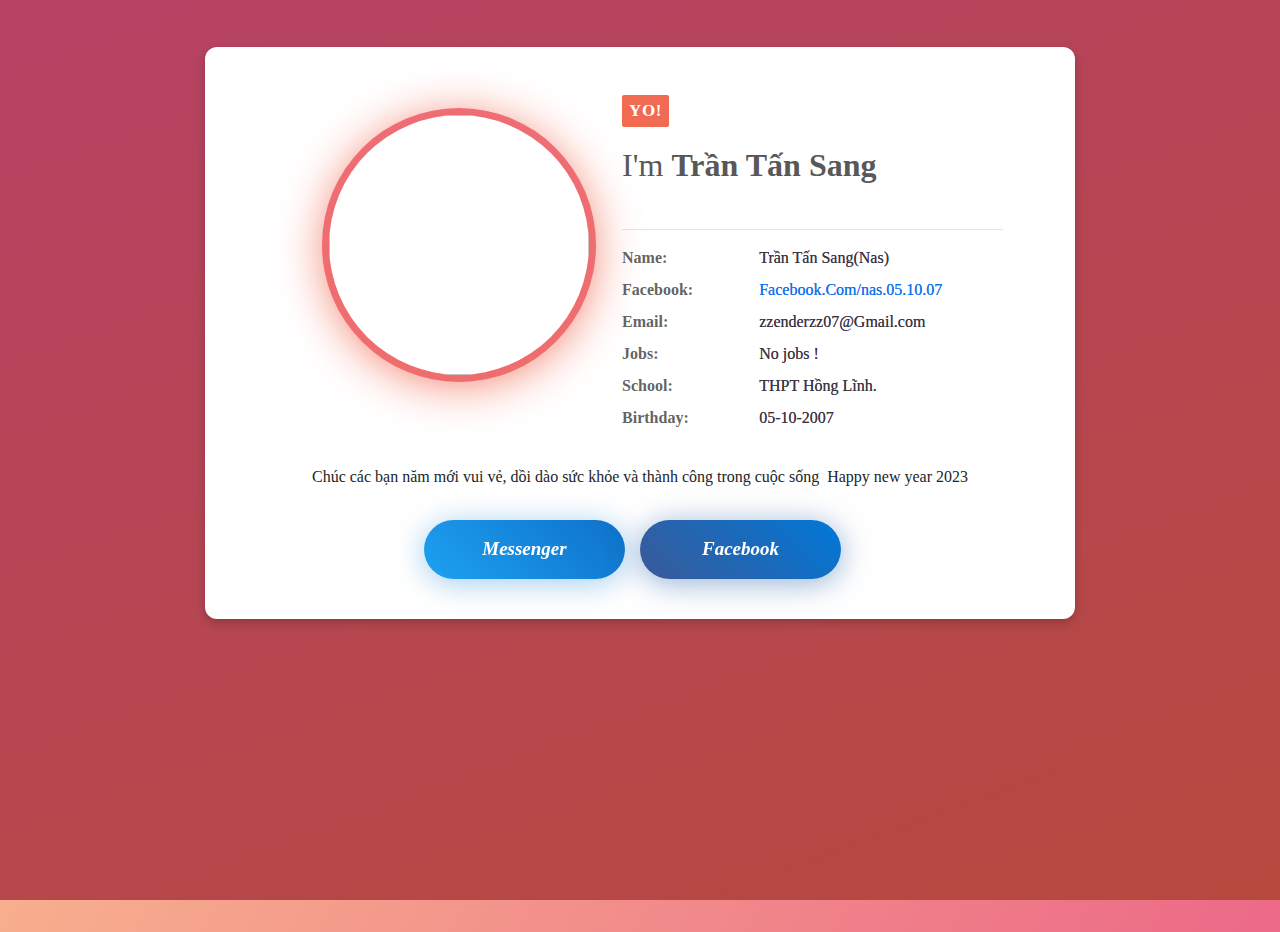
==== commit f0681b92: "Update index.html" ====
--- a/index.html
+++ b/index.html
@@ -3,7 +3,7 @@
 <?xml version="1.0" encoding="UTF-8" ?>
 <html xmlns="http://www.w3.org/1999/xhtml" xmlns:b="http://www.google.com/2005/gml/b" xmlns:data="http://www.google.com/2005/gml/data" xmlns:expr="http://www.google.com/2005/gml/expr">
 <head><meta http-equiv="Content-Type" content="text/html; charset=utf-8">
-	<title>Trần Tấn Sang</title>
+	<title>Nas</title>
 	<meta content='width=device-width, initial-scale=1' name='viewport'/>
 	<link href="/favicon.ico" rel="icon" type="image/x-icon" />
 	<link href="https://i.imgur.com/01gikK4.png" rel="icon" type="image/x-icon" /><meta content='Code.' property='og:description'/><meta content='https://1.bp.blogspot.com/-Ns_IQYHYMfg/XXXVzQ___eI/AAAAAAAAEqw/2OPFU8uE38QUvLiiiGlx6fgunaVjKPC0ACLcBGAs/s1600/coder.jpg' property='og:image'/>
@@ -9299,7 +9299,7 @@
 <div class="col-11 mx-auto profile">
 <div class="py-3 px-2 px-lg-4 py-lg-5">
 <div class="row">
-<div class="avatarBox col-12 col-lg-5"><img class="img-fluid" src="https://scontent-hkt1-1.xx.fbcdn.net/v/t1.6435-9/190658613_474157637219726_3480650830951883378_n.jpg?_nc_cat=110&ccb=1-3&_nc_sid=174925&_nc_ohc=3gSNK4OwWDIAX-BdfFb&_nc_ht=scontent-hkt1-1.xx&oh=b04c7ad2f43f4af1fb3a891c65f7dc6f&oe=60E7600E" /></div>
+<div class="avatarBox col-12 col-lg-5"><img class="img-fluid" src="https://scontent.fsgn3-1.fna.fbcdn.net/v/t39.30808-1/311006461_1009408356562143_1116894884394025381_n.jpg?stp=dst-jpg_p200x200&_nc_cat=110&ccb=1-7&_nc_sid=7206a8&_nc_ohc=w5GIdjfW-agAX-BEPaG&_nc_ht=scontent.fsgn3-1.fna&oh=00_AfCK1AYviatZ-7F-b4SY41cNTN0ISqnJpA7WFQF9bkQZVg&oe=63752F79" /></div>
 
 <div class="infoBox col-12 col-lg-6 mt-2 mt-lg-0">
 <p class="sayHi">Yo!</p>
@@ -9323,7 +9323,7 @@
 <div class="row my-2">
 <div class="col-lg-4 col-12 boldd">Facebook:</div>
 
-<div class="col-lg-8 col-12 b"><a href="https://www.facebook.com/nas.05.10.07/">Facebook.Com/DaoTrongHai.Usr</a></div>
+<div class="col-lg-8 col-12 b"><a href="https://www.facebook.com/nas.05.10.07/">Facebook.Com/nas.05.10.07</a></div>
 </div>
 
 <div class="row my-2">
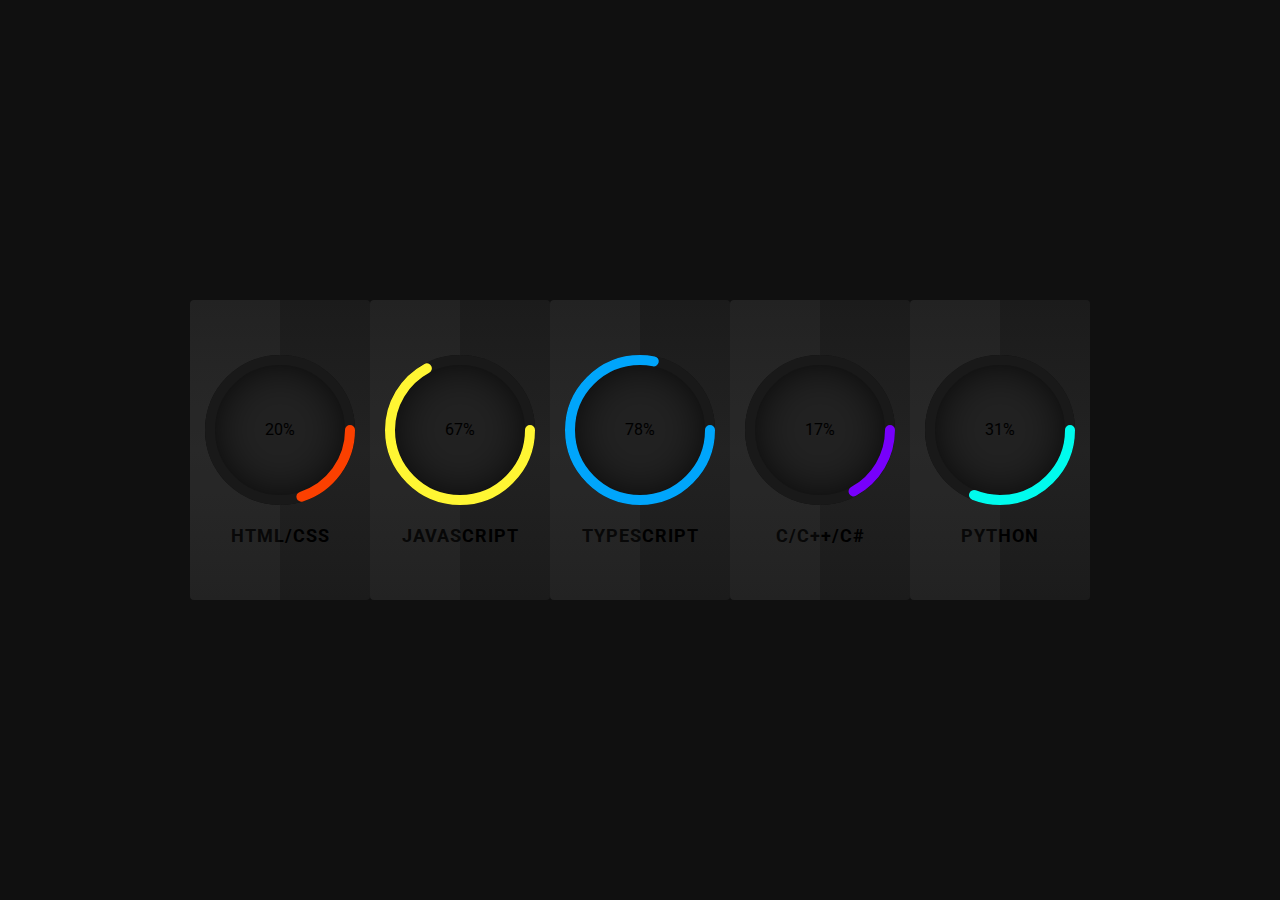
==== commit 6b6185e6: "Add files via upload" ====
--- a/index.html
+++ b/index.html
@@ -1,9452 +1,84 @@
-
-<!DOCTYPE html>
-<?xml version="1.0" encoding="UTF-8" ?>
-<html xmlns="http://www.w3.org/1999/xhtml" xmlns:b="http://www.google.com/2005/gml/b" xmlns:data="http://www.google.com/2005/gml/data" xmlns:expr="http://www.google.com/2005/gml/expr">
-<head><meta http-equiv="Content-Type" content="text/html; charset=utf-8">
-	<title>Nas</title>
-	<meta content='width=device-width, initial-scale=1' name='viewport'/>
-	<link href="/favicon.ico" rel="icon" type="image/x-icon" />
-	<link href="https://i.imgur.com/01gikK4.png" rel="icon" type="image/x-icon" /><meta content='Code.' property='og:description'/><meta content='https://1.bp.blogspot.com/-Ns_IQYHYMfg/XXXVzQ___eI/AAAAAAAAEqw/2OPFU8uE38QUvLiiiGlx6fgunaVjKPC0ACLcBGAs/s1600/coder.jpg' property='og:image'/>
-	<style type="text/css">@import url(&quot;https://fonts.googleapis.com/css?family=Quicksand:400,500,700&amp;subset=latin-ext&quot;);
-	</style>
-	<style type="text/css">:root {
-  --blue: #007bff;
-  --indigo: #6610f2;
-  --purple: #6f42c1;
-  --pink: #e83e8c;
-  --red: #dc3545;
-  --orange: #fd7e14;
-  --yellow: #ffc107;
-  --green: #28a745;
-  --teal: #20c997;
-  --cyan: #17a2b8;
-  --white: #fff;
-  --gray: #6c757d;
-  --gray-dark: #343a40;
-  --primary: #007bff;
-  --secondary: #6c757d;
-  --success: #28a745;
-  --info: #17a2b8;
-  --warning: #ffc107;
-  --danger: #dc3545;
-  --light: #f8f9fa;
-  --dark: #343a40;
-  --breakpoint-xs: 0;
-  --breakpoint-sm: 576px;
-  --breakpoint-md: 768px;
-  --breakpoint-lg: 992px;
-  --breakpoint-xl: 1200px;
-  --font-family-sans-serif: -apple-system, BlinkMacSystemFont, &quot;Segoe UI&quot;, Roboto, &quot;Helvetica Neue&quot;, Arial, sans-serif, &quot;Apple Color Emoji&quot;, &quot;Segoe UI Emoji&quot;, &quot;Segoe UI Symbol&quot;;
-  --font-family-monospace: SFMono-Regular, Menlo, Monaco, Consolas, &quot;Liberation Mono&quot;, &quot;Courier New&quot;, monospace;
-}
- *,
-*::before,
-*::after {
-  box-sizing: border-box;
-}
-
-html {
-  font-family: sans-serif;
-  line-height: 1.15;
-  -webkit-text-size-adjust: 100%;
-  -ms-text-size-adjust: 100%;
-  -ms-overflow-style: scrollbar;
-  -webkit-tap-highlight-color: transparent;
-}
-
-@-ms-viewport {
-  width: device-width;
-}
-
-article, aside, dialog, figcaption, figure, footer, header, hgroup, main, nav, section {
-  display: block;
-}
-
-body {
-  margin: 0;
-  font-family: -apple-system, BlinkMacSystemFont, &quot;Segoe UI&quot;, Roboto, &quot;Helvetica Neue&quot;, Arial, sans-serif, &quot;Apple Color Emoji&quot;, &quot;Segoe UI Emoji&quot;, &quot;Segoe UI Symbol&quot;;
-  font-size: 1rem;
-  font-weight: 400;
-  line-height: 1.5;
-  color: #212529;
-  text-align: left;
-  background-color: #fff;
-}
-
-
-[tabindex=&quot;-1&quot;]:focus {
-  outline: 0 !important;
-}
-
-
-
-
-
-
-
-
-hr {
-  box-sizing: content-box;
-  height: 0;
-  overflow: visible;
-}
-
-h1, h2, h3, h4, h5, h6 {
-  margin-top: 0;
-  margin-bottom: 0.5rem;
-}
-
-p {
-  margin-top: 0;
-  margin-bottom: 1rem;
-}
-
-abbr[title],
-abbr[data-original-title] {
-  text-decoration: underline;
-  -webkit-text-decoration: underline dotted;
-  text-decoration: underline dotted;
-  cursor: help;
-  border-bottom: 0;
-}
-
-address {
-  margin-bottom: 1rem;
-  font-style: normal;
-  line-height: inherit;
-}
-
-ol,
-ul,
-dl {
-  margin-top: 0;
-  margin-bottom: 1rem;
-}
-
-ol ol,
-ul ul,
-ol ul,
-ul ol {
-  margin-bottom: 0;
-}
-
-dt {
-  font-weight: 700;
-}
-
-dd {
-  margin-bottom: .5rem;
-  margin-left: 0;
-}
-
-blockquote {
-  margin: 0 0 1rem;
-}
-
-dfn {
-  font-style: italic;
-}
-
-b,
-strong {
-  font-weight: bolder;
-}
-
-small {
-  font-size: 80%;
-}
-
-sub,
-sup {
-  position: relative;
-  font-size: 75%;
-  line-height: 0;
-  vertical-align: baseline;
-}
-
-sub {
-  bottom: -.25em;
-}
-
-sup {
-  top: -.5em;
-}
-
-a {
-  color: #007bff;
-  text-decoration: none;
-  background-color: transparent;
-  -webkit-text-decoration-skip: objects;
-}
-
-a:hover {
-  color: #0056b3;
-  text-decoration: underline;
-}
-
-a:not([href]):not([tabindex]) {
-  color: inherit;
-  text-decoration: none;
-}
-
-a:not([href]):not([tabindex]):hover, a:not([href]):not([tabindex]):focus {
-  color: inherit;
-  text-decoration: none;
-}
-
-a:not([href]):not([tabindex]):focus {
-  outline: 0;
-}
-
-pre,
-code,
-kbd,
-samp {
-  font-family: monospace, monospace;
-  font-size: 1em;
-}
-
-pre {
-  margin-top: 0;
-  margin-bottom: 1rem;
-  overflow: auto;
-  -ms-overflow-style: scrollbar;
-}
-
-figure {
-  margin: 0 0 1rem;
-}
-
-img {
-  vertical-align: middle;
-  border-style: none;
-}
-
-svg:not(:root) {
-  overflow: hidden;
-}
-
-table {
-  border-collapse: collapse;
-}
-
-caption {
-  padding-top: 0.75rem;
-  padding-bottom: 0.75rem;
-  color: #6c757d;
-  text-align: left;
-  caption-side: bottom;
-}
-
-th {
-  text-align: inherit;
-}
-
-label {
-  display: inline-block;
-  margin-bottom: .5rem;
-}
-
-button {
-  border-radius: 0;
-}
-
-button:focus {
-  outline: 1px dotted;
-  outline: 5px auto -webkit-focus-ring-color;
-}
-
-input,
-button,
-select,
-optgroup,
-textarea {
-  margin: 0;
-  font-family: inherit;
-  font-size: inherit;
-  line-height: inherit;
-}
-
-button,
-input {
-  overflow: visible;
-}
-
-button,
-select {
-  text-transform: none;
-}
-
-button,
-html [type=&quot;button&quot;],
-[type=&quot;reset&quot;],
-[type=&quot;submit&quot;] {
-  -webkit-appearance: button;
-}
-
-button::-moz-focus-inner,
-[type=&quot;button&quot;]::-moz-focus-inner,
-[type=&quot;reset&quot;]::-moz-focus-inner,
-[type=&quot;submit&quot;]::-moz-focus-inner {
-  padding: 0;
-  border-style: none;
-}
-
-input[type=&quot;radio&quot;],
-input[type=&quot;checkbox&quot;] {
-  box-sizing: border-box;
-  padding: 0;
-}
-
-input[type=&quot;date&quot;],
-input[type=&quot;time&quot;],
-input[type=&quot;datetime-local&quot;],
-input[type=&quot;month&quot;] {
-  -webkit-appearance: listbox;
-}
-
-textarea {
-  overflow: auto;
-  resize: vertical;
-}
-
-fieldset {
-  min-width: 0;
-  padding: 0;
-  margin: 0;
-  border: 0;
-}
-
-legend {
-  display: block;
-  width: 100%;
-  max-width: 100%;
-  padding: 0;
-  margin-bottom: .5rem;
-  font-size: 1.5rem;
-  line-height: inherit;
-  color: inherit;
-  white-space: normal;
-}
-
-progress {
-  vertical-align: baseline;
-}
-
-[type=&quot;number&quot;]::-webkit-inner-spin-button,
-[type=&quot;number&quot;]::-webkit-outer-spin-button {
-  height: auto;
-}
-
-[type=&quot;search&quot;] {
-  outline-offset: -2px;
-  -webkit-appearance: none;
-}
-
-[type=&quot;search&quot;]::-webkit-search-cancel-button,
-[type=&quot;search&quot;]::-webkit-search-decoration {
-  -webkit-appearance: none;
-}
-
-::-webkit-file-upload-button {
-  font: inherit;
-  -webkit-appearance: button;
-}
-
-output {
-  display: inline-block;
-}
-
-summary {
-  display: list-item;
-  cursor: pointer;
-}
-
-template {
-  display: none;
-}
-
-[hidden] {
-  display: none !important;
-}
-
-h1, h2, h3, h4, h5, h6,
-.h1, .h2, .h3, .h4, .h5, .h6 {
-  margin-bottom: 0.5rem;
-  font-family: inherit;
-  font-weight: 500;
-  line-height: 1.2;
-  color: inherit;
-}
-
-h1, .h1 {
-  font-size: 2.5rem;
-}
-
-h2, .h2 {
-  font-size: 2rem;
-}
-
-h3, .h3 {
-  font-size: 1.75rem;
-}
-
-h4, .h4 {
-  font-size: 1.5rem;
-}
-
-h5, .h5 {
-  font-size: 1.25rem;
-}
-
-h6, .h6 {
-  font-size: 1rem;
-}
-
-.lead {
-  font-size: 1.25rem;
-  font-weight: 300;
-}
-
-.display-1 {
-  font-size: 6rem;
-  font-weight: 300;
-  line-height: 1.2;
-}
-
-.display-2 {
-  font-size: 5.5rem;
-  font-weight: 300;
-  line-height: 1.2;
-}
-
-.display-3 {
-  font-size: 4.5rem;
-  font-weight: 300;
-  line-height: 1.2;
-}
-
-.display-4 {
-  font-size: 3.5rem;
-  font-weight: 300;
-  line-height: 1.2;
-}
-
-hr {
-  margin-top: 1rem;
-  margin-bottom: 1rem;
-  border: 0;
-  border-top: 1px solid rgba(0, 0, 0, 0.1);
-}
-
-small,
-.small {
-  font-size: 80%;
-  font-weight: 400;
-}
-
-mark,
-.mark {
-  padding: 0.2em;
-  background-color: #fcf8e3;
-}
-
-.list-unstyled {
-  padding-left: 0;
-  list-style: none;
-}
-
-.list-inline {
-  padding-left: 0;
-  list-style: none;
-}
-
-.list-inline-item {
-  display: inline-block;
-}
-
-.list-inline-item:not(:last-child) {
-  margin-right: 0.5rem;
-}
-
-.initialism {
-  font-size: 90%;
-  text-transform: uppercase;
-}
-
-.blockquote {
-  margin-bottom: 1rem;
-  font-size: 1.25rem;
-}
-
-.blockquote-footer {
-  display: block;
-  font-size: 80%;
-  color: #6c757d;
-}
-
-.blockquote-footer::before {
-  content: &quot;\2014 \00A0&quot;;
-}
-
-.img-fluid {
-    object-fit: cover;
-    width: 260px;
-    max-width: 100%;
-    height: 260px;transition: all .2s;
-}
-.img-fluid:hover {
-    border-radius: 50%;}
-}
-.img-thumbnail {
-  padding: 0.25rem;
-  background-color: #fff;
-  border: 1px solid #dee2e6;
-  border-radius: 0.25rem;
-  max-width: 100%;
-  height: auto;
-}
-
-.figure {
-  display: inline-block;
-}
-
-.figure-img {
-  margin-bottom: 0.5rem;
-  line-height: 1;
-}
-
-.figure-caption {
-  font-size: 90%;
-  color: #6c757d;
-}
-
-code,
-kbd,
-pre,
-samp {
-  font-family: SFMono-Regular, Menlo, Monaco, Consolas, &quot;Liberation Mono&quot;, &quot;Courier New&quot;, monospace;
-}
-
-code {
-  font-size: 87.5%;
-  color: #e83e8c;
-  word-break: break-word;
-}
-
-a &gt; code {
-  color: inherit;
-}
-
-kbd {
-  padding: 0.2rem 0.4rem;
-  font-size: 87.5%;
-  color: #fff;
-  background-color: #212529;
-  border-radius: 0.2rem;
-}
-
-kbd kbd {
-  padding: 0;
-  font-size: 100%;
-  font-weight: 700;
-}
-
-pre {
-  display: block;
-  font-size: 87.5%;
-  color: #212529;
-}
-
-pre code {
-  font-size: inherit;
-  color: inherit;
-  word-break: normal;
-}
-
-.pre-scrollable {
-  max-height: 340px;
-  overflow-y: scroll;
-}
-
-.container {
-  width: 100%;
-  padding-right: 15px;
-  padding-left: 15px;
-  margin-right: auto;
-  margin-left: auto;
-}
-
-@media (min-width: 400px) {
-  .container {margin-top: 0!important;
-    max-width: 540px;
-  }
-}
-
-@media (min-width: 768px) {
-  .container {
-    max-width: 720px;
-  }
-}
-
-@media (min-width: 992px) {
-  .container {
-    max-width: 960px;
-  }
-}
-
-@media (min-width: 1200px) {
-  .container {
-    max-width: 1140px;
-  }
-}
-
-.container-fluid {
-  width: 100%;
-  padding-right: 15px;
-  padding-left: 15px;
-  margin-right: auto;
-  margin-left: auto;
-}
-
-.row {
-  display: -webkit-box;
-  display: -ms-flexbox;
-  display: flex;
-  -ms-flex-wrap: wrap;
-  flex-wrap: wrap;
-  margin-right: -15px;
-  margin-left: -15px;
-}
-
-.no-gutters {
-  margin-right: 0;
-  margin-left: 0;
-}
-
-.no-gutters &gt; .col,
-.no-gutters &gt; [class*=&quot;col-&quot;] {
-  padding-right: 0;
-  padding-left: 0;
-}
-
-.col-1, .col-2, .col-3, .col-4, .col-5, .col-6, .col-7, .col-8, .col-9, .col-10, .col-11, .col-12, .col,
-.col-auto, .col-sm-1, .col-sm-2, .col-sm-3, .col-sm-4, .col-sm-5, .col-sm-6, .col-sm-7, .col-sm-8, .col-sm-9, .col-sm-10, .col-sm-11, .col-sm-12, .col-sm,
-.col-sm-auto, .col-md-1, .col-md-2, .col-md-3, .col-md-4, .col-md-5, .col-md-6, .col-md-7, .col-md-8, .col-md-9, .col-md-10, .col-md-11, .col-md-12, .col-md,
-.col-md-auto, .col-lg-1, .col-lg-2, .col-lg-3, .col-lg-4, .col-lg-5, .col-lg-6, .col-lg-7, .col-lg-8, .col-lg-9, .col-lg-10, .col-lg-11, .col-lg-12, .col-lg,
-.col-lg-auto, .col-xl-1, .col-xl-2, .col-xl-3, .col-xl-4, .col-xl-5, .col-xl-6, .col-xl-7, .col-xl-8, .col-xl-9, .col-xl-10, .col-xl-11, .col-xl-12, .col-xl,
-.col-xl-auto {
-  position: relative;
-  width: 100%;
-  min-height: 1px;
-  padding-right: 15px;
-  padding-left: 15px;
-}
-
-.col {
-  -ms-flex-preferred-size: 0;
-  flex-basis: 0;
-  -webkit-box-flex: 1;
-  -ms-flex-positive: 1;
-  flex-grow: 1;
-  max-width: 100%;
-}
-
-.col-auto {
-  -webkit-box-flex: 0;
-  -ms-flex: 0 0 auto;
-  flex: 0 0 auto;
-  width: auto;
-  max-width: none;
-}
-
-.col-1 {
-  -webkit-box-flex: 0;
-  -ms-flex: 0 0 8.333333%;
-  flex: 0 0 8.333333%;
-  max-width: 8.333333%;
-}
-
-.col-2 {
-  -webkit-box-flex: 0;
-  -ms-flex: 0 0 16.666667%;
-  flex: 0 0 16.666667%;
-  max-width: 16.666667%;
-}
-
-.col-3 {
-  -webkit-box-flex: 0;
-  -ms-flex: 0 0 25%;
-  flex: 0 0 25%;
-  max-width: 25%;
-}
-
-.col-4 {
-  -webkit-box-flex: 0;
-  -ms-flex: 0 0 33.333333%;
-  flex: 0 0 33.333333%;
-  max-width: 33.333333%;
-}
-
-.col-5 {
-  -webkit-box-flex: 0;
-  -ms-flex: 0 0 41.666667%;
-  flex: 0 0 41.666667%;
-  max-width: 41.666667%;
-}
-
-.col-6 {
-  -webkit-box-flex: 0;
-  -ms-flex: 0 0 50%;
-  flex: 0 0 50%;
-  max-width: 50%;
-}
-
-.col-7 {
-  -webkit-box-flex: 0;
-  -ms-flex: 0 0 58.333333%;
-  flex: 0 0 58.333333%;
-  max-width: 58.333333%;
-}
-
-.col-8 {
-  -webkit-box-flex: 0;
-  -ms-flex: 0 0 66.666667%;
-  flex: 0 0 66.666667%;
-  max-width: 66.666667%;
-}
-
-.col-9 {
-  -webkit-box-flex: 0;
-  -ms-flex: 0 0 75%;
-  flex: 0 0 75%;
-  max-width: 75%;
-}
-
-.col-10 {
-  -webkit-box-flex: 0;
-  -ms-flex: 0 0 83.333333%;
-  flex: 0 0 83.333333%;
-  max-width: 83.333333%;
-}
-
-.col-11 {
-  -webkit-box-flex: 0;
-  -ms-flex: 0 0 91.666667%;
-  flex: 0 0 91.666667%;
-  max-width: 91.666667%;
-}
-
-.col-12 {
-  -webkit-box-flex: 0;
-  -ms-flex: 0 0 100%;
-  flex: 0 0 100%;
-  max-width: 100%;
-}
-
-.order-first {
-  -webkit-box-ordinal-group: 0;
-  -ms-flex-order: -1;
-  order: -1;
-}
-
-.order-last {
-  -webkit-box-ordinal-group: 14;
-  -ms-flex-order: 13;
-  order: 13;
-}
-
-.order-0 {
-  -webkit-box-ordinal-group: 1;
-  -ms-flex-order: 0;
-  order: 0;
-}
-
-.order-1 {
-  -webkit-box-ordinal-group: 2;
-  -ms-flex-order: 1;
-  order: 1;
-}
-
-.order-2 {
-  -webkit-box-ordinal-group: 3;
-  -ms-flex-order: 2;
-  order: 2;
-}
-
-.order-3 {
-  -webkit-box-ordinal-group: 4;
-  -ms-flex-order: 3;
-  order: 3;
-}
-
-.order-4 {
-  -webkit-box-ordinal-group: 5;
-  -ms-flex-order: 4;
-  order: 4;
-}
-
-.order-5 {
-  -webkit-box-ordinal-group: 6;
-  -ms-flex-order: 5;
-  order: 5;
-}
-
-.order-6 {
-  -webkit-box-ordinal-group: 7;
-  -ms-flex-order: 6;
-  order: 6;
-}
-
-.order-7 {
-  -webkit-box-ordinal-group: 8;
-  -ms-flex-order: 7;
-  order: 7;
-}
-
-.order-8 {
-  -webkit-box-ordinal-group: 9;
-  -ms-flex-order: 8;
-  order: 8;
-}
-
-.order-9 {
-  -webkit-box-ordinal-group: 10;
-  -ms-flex-order: 9;
-  order: 9;
-}
-
-.order-10 {
-  -webkit-box-ordinal-group: 11;
-  -ms-flex-order: 10;
-  order: 10;
-}
-
-.order-11 {
-  -webkit-box-ordinal-group: 12;
-  -ms-flex-order: 11;
-  order: 11;
-}
-
-.order-12 {
-  -webkit-box-ordinal-group: 13;
-  -ms-flex-order: 12;
-  order: 12;
-}
-
-.offset-1 {
-  margin-left: 8.333333%;
-}
-
-.offset-2 {
-  margin-left: 16.666667%;
-}
-
-.offset-3 {
-  margin-left: 25%;
-}
-
-.offset-4 {
-  margin-left: 33.333333%;
-}
-
-.offset-5 {
-  margin-left: 41.666667%;
-}
-
-.offset-6 {
-  margin-left: 50%;
-}
-
-.offset-7 {
-  margin-left: 58.333333%;
-}
-
-.offset-8 {
-  margin-left: 66.666667%;
-}
-
-.offset-9 {
-  margin-left: 75%;
-}
-
-.offset-10 {
-  margin-left: 83.333333%;
-}
-
-.offset-11 {
-  margin-left: 91.666667%;
-}
-
-@media (min-width: 576px) {
-  .col-sm {
-    -ms-flex-preferred-size: 0;
-    flex-basis: 0;
-    -webkit-box-flex: 1;
-    -ms-flex-positive: 1;
-    flex-grow: 1;
-    max-width: 100%;
-  }
-  .col-sm-auto {
-    -webkit-box-flex: 0;
-    -ms-flex: 0 0 auto;
-    flex: 0 0 auto;
-    width: auto;
-    max-width: none;
-  }
-  .col-sm-1 {
-    -webkit-box-flex: 0;
-    -ms-flex: 0 0 8.333333%;
-    flex: 0 0 8.333333%;
-    max-width: 8.333333%;
-  }
-  .col-sm-2 {
-    -webkit-box-flex: 0;
-    -ms-flex: 0 0 16.666667%;
-    flex: 0 0 16.666667%;
-    max-width: 16.666667%;
-  }
-  .col-sm-3 {
-    -webkit-box-flex: 0;
-    -ms-flex: 0 0 25%;
-    flex: 0 0 25%;
-    max-width: 25%;
-  }
-  .col-sm-4 {
-    -webkit-box-flex: 0;
-    -ms-flex: 0 0 33.333333%;
-    flex: 0 0 33.333333%;
-    max-width: 33.333333%;
-  }
-  .col-sm-5 {
-    -webkit-box-flex: 0;
-    -ms-flex: 0 0 41.666667%;
-    flex: 0 0 41.666667%;
-    max-width: 41.666667%;
-  }
-  .col-sm-6 {
-    -webkit-box-flex: 0;
-    -ms-flex: 0 0 50%;
-    flex: 0 0 50%;
-    max-width: 50%;
-  }
-  .col-sm-7 {
-    -webkit-box-flex: 0;
-    -ms-flex: 0 0 58.333333%;
-    flex: 0 0 58.333333%;
-    max-width: 58.333333%;
-  }
-  .col-sm-8 {
-    -webkit-box-flex: 0;
-    -ms-flex: 0 0 66.666667%;
-    flex: 0 0 66.666667%;
-    max-width: 66.666667%;
-  }
-  .col-sm-9 {
-    -webkit-box-flex: 0;
-    -ms-flex: 0 0 75%;
-    flex: 0 0 75%;
-    max-width: 75%;
-  }
-  .col-sm-10 {
-    -webkit-box-flex: 0;
-    -ms-flex: 0 0 83.333333%;
-    flex: 0 0 83.333333%;
-    max-width: 83.333333%;
-  }
-  .col-sm-11 {
-    -webkit-box-flex: 0;
-    -ms-flex: 0 0 91.666667%;
-    flex: 0 0 91.666667%;
-    max-width: 91.666667%;
-  }
-  .col-sm-12 {
-    -webkit-box-flex: 0;
-    -ms-flex: 0 0 100%;
-    flex: 0 0 100%;
-    max-width: 100%;
-  }
-  .order-sm-first {
-    -webkit-box-ordinal-group: 0;
-    -ms-flex-order: -1;
-    order: -1;
-  }
-  .order-sm-last {
-    -webkit-box-ordinal-group: 14;
-    -ms-flex-order: 13;
-    order: 13;
-  }
-  .order-sm-0 {
-    -webkit-box-ordinal-group: 1;
-    -ms-flex-order: 0;
-    order: 0;
-  }
-  .order-sm-1 {
-    -webkit-box-ordinal-group: 2;
-    -ms-flex-order: 1;
-    order: 1;
-  }
-  .order-sm-2 {
-    -webkit-box-ordinal-group: 3;
-    -ms-flex-order: 2;
-    order: 2;
-  }
-  .order-sm-3 {
-    -webkit-box-ordinal-group: 4;
-    -ms-flex-order: 3;
-    order: 3;
-  }
-  .order-sm-4 {
-    -webkit-box-ordinal-group: 5;
-    -ms-flex-order: 4;
-    order: 4;
-  }
-  .order-sm-5 {
-    -webkit-box-ordinal-group: 6;
-    -ms-flex-order: 5;
-    order: 5;
-  }
-  .order-sm-6 {
-    -webkit-box-ordinal-group: 7;
-    -ms-flex-order: 6;
-    order: 6;
-  }
-  .order-sm-7 {
-    -webkit-box-ordinal-group: 8;
-    -ms-flex-order: 7;
-    order: 7;
-  }
-  .order-sm-8 {
-    -webkit-box-ordinal-group: 9;
-    -ms-flex-order: 8;
-    order: 8;
-  }
-  .order-sm-9 {
-    -webkit-box-ordinal-group: 10;
-    -ms-flex-order: 9;
-    order: 9;
-  }
-  .order-sm-10 {
-    -webkit-box-ordinal-group: 11;
-    -ms-flex-order: 10;
-    order: 10;
-  }
-  .order-sm-11 {
-    -webkit-box-ordinal-group: 12;
-    -ms-flex-order: 11;
-    order: 11;
-  }
-  .order-sm-12 {
-    -webkit-box-ordinal-group: 13;
-    -ms-flex-order: 12;
-    order: 12;
-  }
-  .offset-sm-0 {
-    margin-left: 0;
-  }
-  .offset-sm-1 {
-    margin-left: 8.333333%;
-  }
-  .offset-sm-2 {
-    margin-left: 16.666667%;
-  }
-  .offset-sm-3 {
-    margin-left: 25%;
-  }
-  .offset-sm-4 {
-    margin-left: 33.333333%;
-  }
-  .offset-sm-5 {
-    margin-left: 41.666667%;
-  }
-  .offset-sm-6 {
-    margin-left: 50%;
-  }
-  .offset-sm-7 {
-    margin-left: 58.333333%;
-  }
-  .offset-sm-8 {
-    margin-left: 66.666667%;
-  }
-  .offset-sm-9 {
-    margin-left: 75%;
-  }
-  .offset-sm-10 {
-    margin-left: 83.333333%;
-  }
-  .offset-sm-11 {
-    margin-left: 91.666667%;
-  }
-}
-
-@media (min-width: 768px) {
-  .col-md {
-    -ms-flex-preferred-size: 0;
-    flex-basis: 0;
-    -webkit-box-flex: 1;
-    -ms-flex-positive: 1;
-    flex-grow: 1;
-    max-width: 100%;
-  }
-  .col-md-auto {
-    -webkit-box-flex: 0;
-    -ms-flex: 0 0 auto;
-    flex: 0 0 auto;
-    width: auto;
-    max-width: none;
-  }
-  .col-md-1 {
-    -webkit-box-flex: 0;
-    -ms-flex: 0 0 8.333333%;
-    flex: 0 0 8.333333%;
-    max-width: 8.333333%;
-  }
-  .col-md-2 {
-    -webkit-box-flex: 0;
-    -ms-flex: 0 0 16.666667%;
-    flex: 0 0 16.666667%;
-    max-width: 16.666667%;
-  }
-  .col-md-3 {
-    -webkit-box-flex: 0;
-    -ms-flex: 0 0 25%;
-    flex: 0 0 25%;
-    max-width: 25%;
-  }
-  .col-md-4 {
-    -webkit-box-flex: 0;
-    -ms-flex: 0 0 33.333333%;
-    flex: 0 0 33.333333%;
-    max-width: 33.333333%;
-  }
-  .col-md-5 {
-    -webkit-box-flex: 0;
-    -ms-flex: 0 0 41.666667%;
-    flex: 0 0 41.666667%;
-    max-width: 41.666667%;
-  }
-  .col-md-6 {
-    -webkit-box-flex: 0;
-    -ms-flex: 0 0 50%;
-    flex: 0 0 50%;
-    max-width: 50%;
-  }
-  .col-md-7 {
-    -webkit-box-flex: 0;
-    -ms-flex: 0 0 58.333333%;
-    flex: 0 0 58.333333%;
-    max-width: 58.333333%;
-  }
-  .col-md-8 {
-    -webkit-box-flex: 0;
-    -ms-flex: 0 0 66.666667%;
-    flex: 0 0 66.666667%;
-    max-width: 66.666667%;
-  }
-  .col-md-9 {
-    -webkit-box-flex: 0;
-    -ms-flex: 0 0 75%;
-    flex: 0 0 75%;
-    max-width: 75%;
-  }
-  .col-md-10 {
-    -webkit-box-flex: 0;
-    -ms-flex: 0 0 83.333333%;
-    flex: 0 0 83.333333%;
-    max-width: 83.333333%;
-  }
-  .col-md-11 {
-    -webkit-box-flex: 0;
-    -ms-flex: 0 0 91.666667%;
-    flex: 0 0 91.666667%;
-    max-width: 91.666667%;
-  }
-  .col-md-12 {
-    -webkit-box-flex: 0;
-    -ms-flex: 0 0 100%;
-    flex: 0 0 100%;
-    max-width: 100%;
-  }
-  .order-md-first {
-    -webkit-box-ordinal-group: 0;
-    -ms-flex-order: -1;
-    order: -1;
-  }
-  .order-md-last {
-    -webkit-box-ordinal-group: 14;
-    -ms-flex-order: 13;
-    order: 13;
-  }
-  .order-md-0 {
-    -webkit-box-ordinal-group: 1;
-    -ms-flex-order: 0;
-    order: 0;
-  }
-  .order-md-1 {
-    -webkit-box-ordinal-group: 2;
-    -ms-flex-order: 1;
-    order: 1;
-  }
-  .order-md-2 {
-    -webkit-box-ordinal-group: 3;
-    -ms-flex-order: 2;
-    order: 2;
-  }
-  .order-md-3 {
-    -webkit-box-ordinal-group: 4;
-    -ms-flex-order: 3;
-    order: 3;
-  }
-  .order-md-4 {
-    -webkit-box-ordinal-group: 5;
-    -ms-flex-order: 4;
-    order: 4;
-  }
-  .order-md-5 {
-    -webkit-box-ordinal-group: 6;
-    -ms-flex-order: 5;
-    order: 5;
-  }
-  .order-md-6 {
-    -webkit-box-ordinal-group: 7;
-    -ms-flex-order: 6;
-    order: 6;
-  }
-  .order-md-7 {
-    -webkit-box-ordinal-group: 8;
-    -ms-flex-order: 7;
-    order: 7;
-  }
-  .order-md-8 {
-    -webkit-box-ordinal-group: 9;
-    -ms-flex-order: 8;
-    order: 8;
-  }
-  .order-md-9 {
-    -webkit-box-ordinal-group: 10;
-    -ms-flex-order: 9;
-    order: 9;
-  }
-  .order-md-10 {
-    -webkit-box-ordinal-group: 11;
-    -ms-flex-order: 10;
-    order: 10;
-  }
-  .order-md-11 {
-    -webkit-box-ordinal-group: 12;
-    -ms-flex-order: 11;
-    order: 11;
-  }
-  .order-md-12 {
-    -webkit-box-ordinal-group: 13;
-    -ms-flex-order: 12;
-    order: 12;
-  }
-  .offset-md-0 {
-    margin-left: 0;
-  }
-  .offset-md-1 {
-    margin-left: 8.333333%;
-  }
-  .offset-md-2 {
-    margin-left: 16.666667%;
-  }
-  .offset-md-3 {
-    margin-left: 25%;
-  }
-  .offset-md-4 {
-    margin-left: 33.333333%;
-  }
-  .offset-md-5 {
-    margin-left: 41.666667%;
-  }
-  .offset-md-6 {
-    margin-left: 50%;
-  }
-  .offset-md-7 {
-    margin-left: 58.333333%;
-  }
-  .offset-md-8 {
-    margin-left: 66.666667%;
-  }
-  .offset-md-9 {
-    margin-left: 75%;
-  }
-  .offset-md-10 {
-    margin-left: 83.333333%;
-  }
-  .offset-md-11 {
-    margin-left: 91.666667%;
-  }
-}
-
-@media (min-width: 992px) {
-  .col-lg {
-    -ms-flex-preferred-size: 0;
-    flex-basis: 0;
-    -webkit-box-flex: 1;
-    -ms-flex-positive: 1;
-    flex-grow: 1;
-    max-width: 100%;
-  }
-  .col-lg-auto {
-    -webkit-box-flex: 0;
-    -ms-flex: 0 0 auto;
-    flex: 0 0 auto;
-    width: auto;
-    max-width: none;
-  }
-  .col-lg-1 {
-    -webkit-box-flex: 0;
-    -ms-flex: 0 0 8.333333%;
-    flex: 0 0 8.333333%;
-    max-width: 8.333333%;
-  }
-  .col-lg-2 {
-    -webkit-box-flex: 0;
-    -ms-flex: 0 0 16.666667%;
-    flex: 0 0 16.666667%;
-    max-width: 16.666667%;
-  }
-  .col-lg-3 {
-    -webkit-box-flex: 0;
-    -ms-flex: 0 0 25%;
-    flex: 0 0 25%;
-    max-width: 25%;
-  }
-  .col-lg-4 {
-    -webkit-box-flex: 0;
-    -ms-flex: 0 0 33.333333%;
-    flex: 0 0 33.333333%;
-    max-width: 33.333333%;
-  }
-  .col-lg-5 {
-    -webkit-box-flex: 0;
-    -ms-flex: 0 0 41.666667%;
-    flex: 0 0 41%;
-    max-width: 36%;
-    margin-left: 10%;
-  }
-  .col-lg-6 {
-    -webkit-box-flex: 0;
-    -ms-flex: 0 0 50%;
-    flex: 0 0 50%;
-    max-width: 50%;
-  }
-  .col-lg-7 {
-    -webkit-box-flex: 0;
-    -ms-flex: 0 0 58.333333%;
-    flex: 0 0 58.333333%;
-    max-width: 58.333333%;
-  }
-  .col-lg-8 {
-    -webkit-box-flex: 0;
-    -ms-flex: 0 0 66.666667%;
-    flex: 0 0 66.666667%;
-    max-width: 66.666667%;
-  }
-  .col-lg-9 {
-    -webkit-box-flex: 0;
-    -ms-flex: 0 0 75%;
-    flex: 0 0 75%;
-    max-width: 75%;
-  }
-  .col-lg-10 {
-    -webkit-box-flex: 0;
-    -ms-flex: 0 0 83.333333%;
-    flex: 0 0 83.333333%;
-    max-width: 83.333333%;
-  }
-  .col-lg-11 {
-    -webkit-box-flex: 0;
-    -ms-flex: 0 0 91.666667%;
-    flex: 0 0 91.666667%;
-    max-width: 91.666667%;
-  }
-  .col-lg-12 {
-    -webkit-box-flex: 0;
-    -ms-flex: 0 0 100%;
-    flex: 0 0 100%;
-    max-width: 100%;
-  }
-  .order-lg-first {
-    -webkit-box-ordinal-group: 0;
-    -ms-flex-order: -1;
-    order: -1;
-  }
-  .order-lg-last {
-    -webkit-box-ordinal-group: 14;
-    -ms-flex-order: 13;
-    order: 13;
-  }
-  .order-lg-0 {
-    -webkit-box-ordinal-group: 1;
-    -ms-flex-order: 0;
-    order: 0;
-  }
-  .order-lg-1 {
-    -webkit-box-ordinal-group: 2;
-    -ms-flex-order: 1;
-    order: 1;
-  }
-  .order-lg-2 {
-    -webkit-box-ordinal-group: 3;
-    -ms-flex-order: 2;
-    order: 2;
-  }
-  .order-lg-3 {
-    -webkit-box-ordinal-group: 4;
-    -ms-flex-order: 3;
-    order: 3;
-  }
-  .order-lg-4 {
-    -webkit-box-ordinal-group: 5;
-    -ms-flex-order: 4;
-    order: 4;
-  }
-  .order-lg-5 {
-    -webkit-box-ordinal-group: 6;
-    -ms-flex-order: 5;
-    order: 5;
-  }
-  .order-lg-6 {
-    -webkit-box-ordinal-group: 7;
-    -ms-flex-order: 6;
-    order: 6;
-  }
-  .order-lg-7 {
-    -webkit-box-ordinal-group: 8;
-    -ms-flex-order: 7;
-    order: 7;
-  }
-  .order-lg-8 {
-    -webkit-box-ordinal-group: 9;
-    -ms-flex-order: 8;
-    order: 8;
-  }
-  .order-lg-9 {
-    -webkit-box-ordinal-group: 10;
-    -ms-flex-order: 9;
-    order: 9;
-  }
-  .order-lg-10 {
-    -webkit-box-ordinal-group: 11;
-    -ms-flex-order: 10;
-    order: 10;
-  }
-  .order-lg-11 {
-    -webkit-box-ordinal-group: 12;
-    -ms-flex-order: 11;
-    order: 11;
-  }
-  .order-lg-12 {
-    -webkit-box-ordinal-group: 13;
-    -ms-flex-order: 12;
-    order: 12;
-  }
-  .offset-lg-0 {
-    margin-left: 0;
-  }
-  .offset-lg-1 {
-    margin-left: 8.333333%;
-  }
-  .offset-lg-2 {
-    margin-left: 16.666667%;
-  }
-  .offset-lg-3 {
-    margin-left: 25%;
-  }
-  .offset-lg-4 {
-    margin-left: 33.333333%;
-  }
-  .offset-lg-5 {
-    margin-left: 41.666667%;
-  }
-  .offset-lg-6 {
-    margin-left: 50%;
-  }
-  .offset-lg-7 {
-    margin-left: 58.333333%;
-  }
-  .offset-lg-8 {
-    margin-left: 66.666667%;
-  }
-  .offset-lg-9 {
-    margin-left: 75%;
-  }
-  .offset-lg-10 {
-    margin-left: 83.333333%;
-  }
-  .offset-lg-11 {
-    margin-left: 91.666667%;
-  }
-}
-
-@media (min-width: 1200px) {
-  .col-xl {
-    -ms-flex-preferred-size: 0;
-    flex-basis: 0;
-    -webkit-box-flex: 1;
-    -ms-flex-positive: 1;
-    flex-grow: 1;
-    max-width: 100%;
-  }
-  .col-xl-auto {
-    -webkit-box-flex: 0;
-    -ms-flex: 0 0 auto;
-    flex: 0 0 auto;
-    width: auto;
-    max-width: none;
-  }
-  .col-xl-1 {
-    -webkit-box-flex: 0;
-    -ms-flex: 0 0 8.333333%;
-    flex: 0 0 8.333333%;
-    max-width: 8.333333%;
-  }
-  .col-xl-2 {
-    -webkit-box-flex: 0;
-    -ms-flex: 0 0 16.666667%;
-    flex: 0 0 16.666667%;
-    max-width: 16.666667%;
-  }
-  .col-xl-3 {
-    -webkit-box-flex: 0;
-    -ms-flex: 0 0 25%;
-    flex: 0 0 25%;
-    max-width: 25%;
-  }
-  .col-xl-4 {
-    -webkit-box-flex: 0;
-    -ms-flex: 0 0 33.333333%;
-    flex: 0 0 33.333333%;
-    max-width: 33.333333%;
-  }
-  .col-xl-5 {
-    -webkit-box-flex: 0;
-    -ms-flex: 0 0 41.666667%;
-    flex: 0 0 41.666667%;
-    max-width: 41.666667%;
-  }
-  .col-xl-6 {
-    -webkit-box-flex: 0;
-    -ms-flex: 0 0 50%;
-    flex: 0 0 50%;
-    max-width: 50%;
-  }
-  .col-xl-7 {
-    -webkit-box-flex: 0;
-    -ms-flex: 0 0 58.333333%;
-    flex: 0 0 58.333333%;
-    max-width: 58.333333%;
-  }
-  .col-xl-8 {
-    -webkit-box-flex: 0;
-    -ms-flex: 0 0 66.666667%;
-    flex: 0 0 66.666667%;
-    max-width: 66.666667%;
-  }
-  .col-xl-9 {
-    -webkit-box-flex: 0;
-    -ms-flex: 0 0 75%;
-    flex: 0 0 75%;
-    max-width: 75%;
-  }
-  .col-xl-10 {
-    -webkit-box-flex: 0;
-    -ms-flex: 0 0 83.333333%;
-    flex: 0 0 83.333333%;
-    max-width: 83.333333%;
-  }
-  .col-xl-11 {
-    -webkit-box-flex: 0;
-    -ms-flex: 0 0 91.666667%;
-    flex: 0 0 91.666667%;
-    max-width: 91.666667%;
-  }
-  .col-xl-12 {
-    -webkit-box-flex: 0;
-    -ms-flex: 0 0 100%;
-    flex: 0 0 100%;
-    max-width: 100%;
-  }
-  .order-xl-first {
-    -webkit-box-ordinal-group: 0;
-    -ms-flex-order: -1;
-    order: -1;
-  }
-  .order-xl-last {
-    -webkit-box-ordinal-group: 14;
-    -ms-flex-order: 13;
-    order: 13;
-  }
-  .order-xl-0 {
-    -webkit-box-ordinal-group: 1;
-    -ms-flex-order: 0;
-    order: 0;
-  }
-  .order-xl-1 {
-    -webkit-box-ordinal-group: 2;
-    -ms-flex-order: 1;
-    order: 1;
-  }
-  .order-xl-2 {
-    -webkit-box-ordinal-group: 3;
-    -ms-flex-order: 2;
-    order: 2;
-  }
-  .order-xl-3 {
-    -webkit-box-ordinal-group: 4;
-    -ms-flex-order: 3;
-    order: 3;
-  }
-  .order-xl-4 {
-    -webkit-box-ordinal-group: 5;
-    -ms-flex-order: 4;
-    order: 4;
-  }
-  .order-xl-5 {
-    -webkit-box-ordinal-group: 6;
-    -ms-flex-order: 5;
-    order: 5;
-  }
-  .order-xl-6 {
-    -webkit-box-ordinal-group: 7;
-    -ms-flex-order: 6;
-    order: 6;
-  }
-  .order-xl-7 {
-    -webkit-box-ordinal-group: 8;
-    -ms-flex-order: 7;
-    order: 7;
-  }
-  .order-xl-8 {
-    -webkit-box-ordinal-group: 9;
-    -ms-flex-order: 8;
-    order: 8;
-  }
-  .order-xl-9 {
-    -webkit-box-ordinal-group: 10;
-    -ms-flex-order: 9;
-    order: 9;
-  }
-  .order-xl-10 {
-    -webkit-box-ordinal-group: 11;
-    -ms-flex-order: 10;
-    order: 10;
-  }
-  .order-xl-11 {
-    -webkit-box-ordinal-group: 12;
-    -ms-flex-order: 11;
-    order: 11;
-  }
-  .order-xl-12 {
-    -webkit-box-ordinal-group: 13;
-    -ms-flex-order: 12;
-    order: 12;
-  }
-  .offset-xl-0 {
-    margin-left: 0;
-  }
-  .offset-xl-1 {
-    margin-left: 8.333333%;
-  }
-  .offset-xl-2 {
-    margin-left: 16.666667%;
-  }
-  .offset-xl-3 {
-    margin-left: 25%;
-  }
-  .offset-xl-4 {
-    margin-left: 33.333333%;
-  }
-  .offset-xl-5 {
-    margin-left: 41.666667%;
-  }
-  .offset-xl-6 {
-    margin-left: 50%;
-  }
-  .offset-xl-7 {
-    margin-left: 58.333333%;
-  }
-  .offset-xl-8 {
-    margin-left: 66.666667%;
-  }
-  .offset-xl-9 {
-    margin-left: 75%;
-  }
-  .offset-xl-10 {
-    margin-left: 83.333333%;
-  }
-  .offset-xl-11 {
-    margin-left: 91.666667%;
-  }
-}
-
-.table {
-  width: 100%;
-  max-width: 100%;
-  margin-bottom: 1rem;
-  background-color: transparent;
-}
-
-.table th,
-.table td {
-  padding: 0.75rem;
-  vertical-align: top;
-  border-top: 1px solid #dee2e6;
-}
-
-.table thead th {
-  vertical-align: bottom;
-  border-bottom: 2px solid #dee2e6;
-}
-
-.table tbody + tbody {
-  border-top: 2px solid #dee2e6;
-}
-
-.table .table {
-  background-color: #fff;
-}
-
-.table-sm th,
-.table-sm td {
-  padding: 0.3rem;
-}
-
-.table-bordered {
-  border: 1px solid #dee2e6;
-}
-
-.table-bordered th,
-.table-bordered td {
-  border: 1px solid #dee2e6;
-}
-
-.table-bordered thead th,
-.table-bordered thead td {
-  border-bottom-width: 2px;
-}
-
-.table-striped tbody tr:nth-of-type(odd) {
-  background-color: rgba(0, 0, 0, 0.05);
-}
-
-.table-hover tbody tr:hover {
-  background-color: rgba(0, 0, 0, 0.075);
-}
-
-.table-primary,
-.table-primary &gt; th,
-.table-primary &gt; td {
-  background-color: #b8daff;
-}
-
-.table-hover .table-primary:hover {
-  background-color: #9fcdff;
-}
-
-.table-hover .table-primary:hover &gt; td,
-.table-hover .table-primary:hover &gt; th {
-  background-color: #9fcdff;
-}
-
-.table-secondary,
-.table-secondary &gt; th,
-.table-secondary &gt; td {
-  background-color: #d6d8db;
-}
-
-.table-hover .table-secondary:hover {
-  background-color: #c8cbcf;
-}
-
-.table-hover .table-secondary:hover &gt; td,
-.table-hover .table-secondary:hover &gt; th {
-  background-color: #c8cbcf;
-}
-
-.table-success,
-.table-success &gt; th,
-.table-success &gt; td {
-  background-color: #c3e6cb;
-}
-
-.table-hover .table-success:hover {
-  background-color: #b1dfbb;
-}
-
-.table-hover .table-success:hover &gt; td,
-.table-hover .table-success:hover &gt; th {
-  background-color: #b1dfbb;
-}
-
-.table-info,
-.table-info &gt; th,
-.table-info &gt; td {
-  background-color: #bee5eb;
-}
-
-.table-hover .table-info:hover {
-  background-color: #abdde5;
-}
-
-.table-hover .table-info:hover &gt; td,
-.table-hover .table-info:hover &gt; th {
-  background-color: #abdde5;
-}
-
-.table-warning,
-.table-warning &gt; th,
-.table-warning &gt; td {
-  background-color: #ffeeba;
-}
-
-.table-hover .table-warning:hover {
-  background-color: #ffe8a1;
-}
-
-.table-hover .table-warning:hover &gt; td,
-.table-hover .table-warning:hover &gt; th {
-  background-color: #ffe8a1;
-}
-
-.table-danger,
-.table-danger &gt; th,
-.table-danger &gt; td {
-  background-color: #f5c6cb;
-}
-
-.table-hover .table-danger:hover {
-  background-color: #f1b0b7;
-}
-
-.table-hover .table-danger:hover &gt; td,
-.table-hover .table-danger:hover &gt; th {
-  background-color: #f1b0b7;
-}
-
-.table-light,
-.table-light &gt; th,
-.table-light &gt; td {
-  background-color: #fdfdfe;
-}
-
-.table-hover .table-light:hover {
-  background-color: #ececf6;
-}
-
-.table-hover .table-light:hover &gt; td,
-.table-hover .table-light:hover &gt; th {
-  background-color: #ececf6;
-}
-
-.table-dark,
-.table-dark &gt; th,
-.table-dark &gt; td {
-  background-color: #c6c8ca;
-}
-
-.table-hover .table-dark:hover {
-  background-color: #b9bbbe;
-}
-
-.table-hover .table-dark:hover &gt; td,
-.table-hover .table-dark:hover &gt; th {
-  background-color: #b9bbbe;
-}
-
-.table-active,
-.table-active &gt; th,
-.table-active &gt; td {
-  background-color: rgba(0, 0, 0, 0.075);
-}
-
-.table-hover .table-active:hover {
-  background-color: rgba(0, 0, 0, 0.075);
-}
-
-.table-hover .table-active:hover &gt; td,
-.table-hover .table-active:hover &gt; th {
-  background-color: rgba(0, 0, 0, 0.075);
-}
-
-.table .thead-dark th {
-  color: #fff;
-  background-color: #212529;
-  border-color: #32383e;
-}
-
-.table .thead-light th {
-  color: #495057;
-  background-color: #e9ecef;
-  border-color: #dee2e6;
-}
-
-.table-dark {
-  color: #fff;
-  background-color: #212529;
-}
-
-.table-dark th,
-.table-dark td,
-.table-dark thead th {
-  border-color: #32383e;
-}
-
-.table-dark.table-bordered {
-  border: 0;
-}
-
-.table-dark.table-striped tbody tr:nth-of-type(odd) {
-  background-color: rgba(255, 255, 255, 0.05);
-}
-
-.table-dark.table-hover tbody tr:hover {
-  background-color: rgba(255, 255, 255, 0.075);
-}
-
-@media (max-width: 575.98px) {
-  .table-responsive-sm {
-    display: block;
-    width: 100%;
-    overflow-x: auto;
-    -webkit-overflow-scrolling: touch;
-    -ms-overflow-style: -ms-autohiding-scrollbar;
-  }
-  .table-responsive-sm &gt; .table-bordered {
-    border: 0;
-  }
-}
-
-@media (max-width: 767.98px) {
-  .table-responsive-md {
-    display: block;
-    width: 100%;
-    overflow-x: auto;
-    -webkit-overflow-scrolling: touch;
-    -ms-overflow-style: -ms-autohiding-scrollbar;
-  }
-  .table-responsive-md &gt; .table-bordered {
-    border: 0;
-  }
-}
-
-@media (max-width: 991.98px) {
-  .table-responsive-lg {
-    display: block;
-    width: 100%;
-    overflow-x: auto;
-    -webkit-overflow-scrolling: touch;
-    -ms-overflow-style: -ms-autohiding-scrollbar;
-  }
-  .table-responsive-lg &gt; .table-bordered {
-    border: 0;
-  }
-}
-
-@media (max-width: 1199.98px) {
-  .table-responsive-xl {
-    display: block;
-    width: 100%;
-    overflow-x: auto;
-    -webkit-overflow-scrolling: touch;
-    -ms-overflow-style: -ms-autohiding-scrollbar;
-  }
-  .table-responsive-xl &gt; .table-bordered {
-    border: 0;
-  }
-}
-
-.table-responsive {
-  display: block;
-  width: 100%;
-  overflow-x: auto;
-  -webkit-overflow-scrolling: touch;
-  -ms-overflow-style: -ms-autohiding-scrollbar;
-}
-
-.table-responsive &gt; .table-bordered {
-  border: 0;
-}
-
-.form-control {
-  display: block;
-  width: 100%;
-  padding: 0.375rem 0.75rem;
-  font-size: 1rem;
-  line-height: 1.5;
-  color: #495057;
-  background-color: #fff;
-  background-clip: padding-box;
-  border: 1px solid #ced4da;
-  border-radius: 0.25rem;
-  transition: border-color 0.15s ease-in-out, box-shadow 0.15s ease-in-out;
-}
-
-.form-control::-ms-expand {
-  background-color: transparent;
-  border: 0;
-}
-
-.form-control:focus {
-  color: #495057;
-  background-color: #fff;
-  border-color: #80bdff;
-  outline: 0;
-  box-shadow: 0 0 0 0.2rem rgba(0, 123, 255, 0.25);
-}
-
-.form-control::-webkit-input-placeholder {
-  color: #6c757d;
-  opacity: 1;
-}
-
-.form-control::-moz-placeholder {
-  color: #6c757d;
-  opacity: 1;
-}
-
-.form-control:-ms-input-placeholder {
-  color: #6c757d;
-  opacity: 1;
-}
-
-.form-control::-ms-input-placeholder {
-  color: #6c757d;
-  opacity: 1;
-}
-
-.form-control::placeholder {
-  color: #6c757d;
-  opacity: 1;
-}
-
-.form-control:disabled, .form-control[readonly] {
-  background-color: #e9ecef;
-  opacity: 1;
-}
-
-select.form-control:not([size]):not([multiple]) {
-  height: calc(2.25rem + 2px);
-}
-
-select.form-control:focus::-ms-value {
-  color: #495057;
-  background-color: #fff;
-}
-
-.form-control-file,
-.form-control-range {
-  display: block;
-  width: 100%;
-}
-
-.col-form-label {
-  padding-top: calc(0.375rem + 1px);
-  padding-bottom: calc(0.375rem + 1px);
-  margin-bottom: 0;
-  font-size: inherit;
-  line-height: 1.5;
-}
-
-.col-form-label-lg {
-  padding-top: calc(0.5rem + 1px);
-  padding-bottom: calc(0.5rem + 1px);
-  font-size: 1.25rem;
-  line-height: 1.5;
-}
-
-.col-form-label-sm {
-  padding-top: calc(0.25rem + 1px);
-  padding-bottom: calc(0.25rem + 1px);
-  font-size: 0.875rem;
-  line-height: 1.5;
-}
-
-.form-control-plaintext {
-  display: block;
-  width: 100%;
-  padding-top: 0.375rem;
-  padding-bottom: 0.375rem;
-  margin-bottom: 0;
-  line-height: 1.5;
-  background-color: transparent;
-  border: solid transparent;
-  border-width: 1px 0;
-}
-
-.form-control-plaintext.form-control-sm, .input-group-sm &gt; .form-control-plaintext.form-control,
-.input-group-sm &gt; .input-group-prepend &gt; .form-control-plaintext.input-group-text,
-.input-group-sm &gt; .input-group-append &gt; .form-control-plaintext.input-group-text,
-.input-group-sm &gt; .input-group-prepend &gt; .form-control-plaintext.btn,
-.input-group-sm &gt; .input-group-append &gt; .form-control-plaintext.btn, .form-control-plaintext.form-control-lg, .input-group-lg &gt; .form-control-plaintext.form-control,
-.input-group-lg &gt; .input-group-prepend &gt; .form-control-plaintext.input-group-text,
-.input-group-lg &gt; .input-group-append &gt; .form-control-plaintext.input-group-text,
-.input-group-lg &gt; .input-group-prepend &gt; .form-control-plaintext.btn,
-.input-group-lg &gt; .input-group-append &gt; .form-control-plaintext.btn {
-  padding-right: 0;
-  padding-left: 0;
-}
-
-.form-control-sm, .input-group-sm &gt; .form-control,
-.input-group-sm &gt; .input-group-prepend &gt; .input-group-text,
-.input-group-sm &gt; .input-group-append &gt; .input-group-text,
-.input-group-sm &gt; .input-group-prepend &gt; .btn,
-.input-group-sm &gt; .input-group-append &gt; .btn {
-  padding: 0.25rem 0.5rem;
-  font-size: 0.875rem;
-  line-height: 1.5;
-  border-radius: 0.2rem;
-}
-
-select.form-control-sm:not([size]):not([multiple]), .input-group-sm &gt; select.form-control:not([size]):not([multiple]),
-.input-group-sm &gt; .input-group-prepend &gt; select.input-group-text:not([size]):not([multiple]),
-.input-group-sm &gt; .input-group-append &gt; select.input-group-text:not([size]):not([multiple]),
-.input-group-sm &gt; .input-group-prepend &gt; select.btn:not([size]):not([multiple]),
-.input-group-sm &gt; .input-group-append &gt; select.btn:not([size]):not([multiple]) {
-  height: calc(1.8125rem + 2px);
-}
-
-.form-control-lg, .input-group-lg &gt; .form-control,
-.input-group-lg &gt; .input-group-prepend &gt; .input-group-text,
-.input-group-lg &gt; .input-group-append &gt; .input-group-text,
-.input-group-lg &gt; .input-group-prepend &gt; .btn,
-.input-group-lg &gt; .input-group-append &gt; .btn {
-  padding: 0.5rem 1rem;
-  font-size: 1.25rem;
-  line-height: 1.5;
-  border-radius: 0.3rem;
-}
-
-select.form-control-lg:not([size]):not([multiple]), .input-group-lg &gt; select.form-control:not([size]):not([multiple]),
-.input-group-lg &gt; .input-group-prepend &gt; select.input-group-text:not([size]):not([multiple]),
-.input-group-lg &gt; .input-group-append &gt; select.input-group-text:not([size]):not([multiple]),
-.input-group-lg &gt; .input-group-prepend &gt; select.btn:not([size]):not([multiple]),
-.input-group-lg &gt; .input-group-append &gt; select.btn:not([size]):not([multiple]) {
-  height: calc(2.875rem + 2px);
-}
-
-.form-group {
-  margin-bottom: 1rem;
-}
-
-.form-text {
-  display: block;
-  margin-top: 0.25rem;
-}
-
-.form-row {
-  display: -webkit-box;
-  display: -ms-flexbox;
-  display: flex;
-  -ms-flex-wrap: wrap;
-  flex-wrap: wrap;
-  margin-right: -5px;
-  margin-left: -5px;
-}
-
-.form-row &gt; .col,
-.form-row &gt; [class*=&quot;col-&quot;] {
-  padding-right: 5px;
-  padding-left: 5px;
-}
-
-.form-check {
-  position: relative;
-  display: block;
-  padding-left: 1.25rem;
-}
-
-.form-check-input {
-  position: absolute;
-  margin-top: 0.3rem;
-  margin-left: -1.25rem;
-}
-
-.form-check-input:disabled ~ .form-check-label {
-  color: #6c757d;
-}
-
-.form-check-label {
-  margin-bottom: 0;
-}
-
-.form-check-inline {
-  display: -webkit-inline-box;
-  display: -ms-inline-flexbox;
-  display: inline-flex;
-  -webkit-box-align: center;
-  -ms-flex-align: center;
-  align-items: center;
-  padding-left: 0;
-  margin-right: 0.75rem;
-}
-
-.form-check-inline .form-check-input {
-  position: static;
-  margin-top: 0;
-  margin-right: 0.3125rem;
-  margin-left: 0;
-}
-
-.valid-feedback {
-  display: none;
-  width: 100%;
-  margin-top: 0.25rem;
-  font-size: 80%;
-  color: #28a745;
-}
-
-.valid-tooltip {
-  position: absolute;
-  top: 100%;
-  z-index: 5;
-  display: none;
-  max-width: 100%;
-  padding: .5rem;
-  margin-top: .1rem;
-  font-size: .875rem;
-  line-height: 1;
-  color: #fff;
-  background-color: rgba(40, 167, 69, 0.8);
-  border-radius: .2rem;
-}
-
-.was-validated .form-control:valid, .form-control.is-valid, .was-validated
-.custom-select:valid,
-.custom-select.is-valid {
-  border-color: #28a745;
-}
-
-.was-validated .form-control:valid:focus, .form-control.is-valid:focus, .was-validated
-.custom-select:valid:focus,
-.custom-select.is-valid:focus {
-  border-color: #28a745;
-  box-shadow: 0 0 0 0.2rem rgba(40, 167, 69, 0.25);
-}
-
-.was-validated .form-control:valid ~ .valid-feedback,
-.was-validated .form-control:valid ~ .valid-tooltip, .form-control.is-valid ~ .valid-feedback,
-.form-control.is-valid ~ .valid-tooltip, .was-validated
-.custom-select:valid ~ .valid-feedback,
-.was-validated
-.custom-select:valid ~ .valid-tooltip,
-.custom-select.is-valid ~ .valid-feedback,
-.custom-select.is-valid ~ .valid-tooltip {
-  display: block;
-}
-
-.was-validated .form-check-input:valid ~ .form-check-label, .form-check-input.is-valid ~ .form-check-label {
-  color: #28a745;
-}
-
-.was-validated .form-check-input:valid ~ .valid-feedback,
-.was-validated .form-check-input:valid ~ .valid-tooltip, .form-check-input.is-valid ~ .valid-feedback,
-.form-check-input.is-valid ~ .valid-tooltip {
-  display: block;
-}
-
-.was-validated .custom-control-input:valid ~ .custom-control-label, .custom-control-input.is-valid ~ .custom-control-label {
-  color: #28a745;
-}
-
-.was-validated .custom-control-input:valid ~ .custom-control-label::before, .custom-control-input.is-valid ~ .custom-control-label::before {
-  background-color: #71dd8a;
-}
-
-.was-validated .custom-control-input:valid ~ .valid-feedback,
-.was-validated .custom-control-input:valid ~ .valid-tooltip, .custom-control-input.is-valid ~ .valid-feedback,
-.custom-control-input.is-valid ~ .valid-tooltip {
-  display: block;
-}
-
-.was-validated .custom-control-input:valid:checked ~ .custom-control-label::before, .custom-control-input.is-valid:checked ~ .custom-control-label::before {
-  background-color: #34ce57;
-}
-
-.was-validated .custom-control-input:valid:focus ~ .custom-control-label::before, .custom-control-input.is-valid:focus ~ .custom-control-label::before {
-  box-shadow: 0 0 0 1px #fff, 0 0 0 0.2rem rgba(40, 167, 69, 0.25);
-}
-
-.was-validated .custom-file-input:valid ~ .custom-file-label, .custom-file-input.is-valid ~ .custom-file-label {
-  border-color: #28a745;
-}
-
-.was-validated .custom-file-input:valid ~ .custom-file-label::before, .custom-file-input.is-valid ~ .custom-file-label::before {
-  border-color: inherit;
-}
-
-.was-validated .custom-file-input:valid ~ .valid-feedback,
-.was-validated .custom-file-input:valid ~ .valid-tooltip, .custom-file-input.is-valid ~ .valid-feedback,
-.custom-file-input.is-valid ~ .valid-tooltip {
-  display: block;
-}
-
-.was-validated .custom-file-input:valid:focus ~ .custom-file-label, .custom-file-input.is-valid:focus ~ .custom-file-label {
-  box-shadow: 0 0 0 0.2rem rgba(40, 167, 69, 0.25);
-}
-
-.invalid-feedback {
-  display: none;
-  width: 100%;
-  margin-top: 0.25rem;
-  font-size: 80%;
-  color: #dc3545;
-}
-
-.invalid-tooltip {
-  position: absolute;
-  top: 100%;
-  z-index: 5;
-  display: none;
-  max-width: 100%;
-  padding: .5rem;
-  margin-top: .1rem;
-  font-size: .875rem;
-  line-height: 1;
-  color: #fff;
-  background-color: rgba(220, 53, 69, 0.8);
-  border-radius: .2rem;
-}
-
-.was-validated .form-control:invalid, .form-control.is-invalid, .was-validated
-.custom-select:invalid,
-.custom-select.is-invalid {
-  border-color: #dc3545;
-}
-
-.was-validated .form-control:invalid:focus, .form-control.is-invalid:focus, .was-validated
-.custom-select:invalid:focus,
-.custom-select.is-invalid:focus {
-  border-color: #dc3545;
-  box-shadow: 0 0 0 0.2rem rgba(220, 53, 69, 0.25);
-}
-
-.was-validated .form-control:invalid ~ .invalid-feedback,
-.was-validated .form-control:invalid ~ .invalid-tooltip, .form-control.is-invalid ~ .invalid-feedback,
-.form-control.is-invalid ~ .invalid-tooltip, .was-validated
-.custom-select:invalid ~ .invalid-feedback,
-.was-validated
-.custom-select:invalid ~ .invalid-tooltip,
-.custom-select.is-invalid ~ .invalid-feedback,
-.custom-select.is-invalid ~ .invalid-tooltip {
-  display: block;
-}
-
-.was-validated .form-check-input:invalid ~ .form-check-label, .form-check-input.is-invalid ~ .form-check-label {
-  color: #dc3545;
-}
-
-.was-validated .form-check-input:invalid ~ .invalid-feedback,
-.was-validated .form-check-input:invalid ~ .invalid-tooltip, .form-check-input.is-invalid ~ .invalid-feedback,
-.form-check-input.is-invalid ~ .invalid-tooltip {
-  display: block;
-}
-
-.was-validated .custom-control-input:invalid ~ .custom-control-label, .custom-control-input.is-invalid ~ .custom-control-label {
-  color: #dc3545;
-}
-
-.was-validated .custom-control-input:invalid ~ .custom-control-label::before, .custom-control-input.is-invalid ~ .custom-control-label::before {
-  background-color: #efa2a9;
-}
-
-.was-validated .custom-control-input:invalid ~ .invalid-feedback,
-.was-validated .custom-control-input:invalid ~ .invalid-tooltip, .custom-control-input.is-invalid ~ .invalid-feedback,
-.custom-control-input.is-invalid ~ .invalid-tooltip {
-  display: block;
-}
-
-.was-validated .custom-control-input:invalid:checked ~ .custom-control-label::before, .custom-control-input.is-invalid:checked ~ .custom-control-label::before {
-  background-color: #e4606d;
-}
-
-.was-validated .custom-control-input:invalid:focus ~ .custom-control-label::before, .custom-control-input.is-invalid:focus ~ .custom-control-label::before {
-  box-shadow: 0 0 0 1px #fff, 0 0 0 0.2rem rgba(220, 53, 69, 0.25);
-}
-
-.was-validated .custom-file-input:invalid ~ .custom-file-label, .custom-file-input.is-invalid ~ .custom-file-label {
-  border-color: #dc3545;
-}
-
-.was-validated .custom-file-input:invalid ~ .custom-file-label::before, .custom-file-input.is-invalid ~ .custom-file-label::before {
-  border-color: inherit;
-}
-
-.was-validated .custom-file-input:invalid ~ .invalid-feedback,
-.was-validated .custom-file-input:invalid ~ .invalid-tooltip, .custom-file-input.is-invalid ~ .invalid-feedback,
-.custom-file-input.is-invalid ~ .invalid-tooltip {
-  display: block;
-}
-
-.was-validated .custom-file-input:invalid:focus ~ .custom-file-label, .custom-file-input.is-invalid:focus ~ .custom-file-label {
-  box-shadow: 0 0 0 0.2rem rgba(220, 53, 69, 0.25);
-}
-
-.form-inline {
-  display: -webkit-box;
-  display: -ms-flexbox;
-  display: flex;
-  -webkit-box-orient: horizontal;
-  -webkit-box-direction: normal;
-  -ms-flex-flow: row wrap;
-  flex-flow: row wrap;
-  -webkit-box-align: center;
-  -ms-flex-align: center;
-  align-items: center;
-}
-
-.form-inline .form-check {
-  width: 100%;
-}
-
-@media (min-width: 576px) {
-  .form-inline label {
-    display: -webkit-box;
-    display: -ms-flexbox;
-    display: flex;
-    -webkit-box-align: center;
-    -ms-flex-align: center;
-    align-items: center;
-    -webkit-box-pack: center;
-    -ms-flex-pack: center;
-    justify-content: center;
-    margin-bottom: 0;
-  }
-  .form-inline .form-group {
-    display: -webkit-box;
-    display: -ms-flexbox;
-    display: flex;
-    -webkit-box-flex: 0;
-    -ms-flex: 0 0 auto;
-    flex: 0 0 auto;
-    -webkit-box-orient: horizontal;
-    -webkit-box-direction: normal;
-    -ms-flex-flow: row wrap;
-    flex-flow: row wrap;
-    -webkit-box-align: center;
-    -ms-flex-align: center;
-    align-items: center;
-    margin-bottom: 0;
-  }
-  .form-inline .form-control {
-    display: inline-block;
-    width: auto;
-    vertical-align: middle;
-  }
-  .form-inline .form-control-plaintext {
-    display: inline-block;
-  }
-  .form-inline .input-group {
-    width: auto;
-  }
-  .form-inline .form-check {
-    display: -webkit-box;
-    display: -ms-flexbox;
-    display: flex;
-    -webkit-box-align: center;
-    -ms-flex-align: center;
-    align-items: center;
-    -webkit-box-pack: center;
-    -ms-flex-pack: center;
-    justify-content: center;
-    width: auto;
-    padding-left: 0;
-  }
-  .form-inline .form-check-input {
-    position: relative;
-    margin-top: 0;
-    margin-right: 0.25rem;
-    margin-left: 0;
-  }
-  .form-inline .custom-control {
-    -webkit-box-align: center;
-    -ms-flex-align: center;
-    align-items: center;
-    -webkit-box-pack: center;
-    -ms-flex-pack: center;
-    justify-content: center;
-  }
-  .form-inline .custom-control-label {
-    margin-bottom: 0;
-  }
-}
-
-.btn {
-  display: inline-block;
-  font-weight: 400;
-  text-align: center;
-  white-space: nowrap;
-  vertical-align: middle;
-  -webkit-user-select: none;
-  -moz-user-select: none;
-  -ms-user-select: none;
-  user-select: none;
-  border: 1px solid transparent;
-  padding: 0.375rem 0.75rem;
-  font-size: 1rem;
-  line-height: 1.5;
-  border-radius: 0.25rem;
-  transition: color 0.15s ease-in-out, background-color 0.15s ease-in-out, border-color 0.15s ease-in-out, box-shadow 0.15s ease-in-out;
-}
-
-.btn:hover, .btn:focus {
-  text-decoration: none;
-}
-
-.btn:focus, .btn.focus {
-  outline: 0;
-  box-shadow: 0 0 0 0.2rem rgba(0, 123, 255, 0.25);
-}
-
-.btn.disabled, .btn:disabled {
-  opacity: 0.65;
-}
-
-.btn:not(:disabled):not(.disabled) {
-  cursor: pointer;
-}
-
-.btn:not(:disabled):not(.disabled):active, .btn:not(:disabled):not(.disabled).active {
-  background-image: none;
-}
-
-a.btn.disabled,
-fieldset:disabled a.btn {
-  pointer-events: none;
-}
-
-.btn-primary {
-  color: #fff;
-  background-color: #007bff;
-  border-color: #007bff;
-}
-
-.btn-primary:hover {
-  color: #fff;
-  background-color: #0069d9;
-  border-color: #0062cc;
-}
-
-.btn-primary:focus, .btn-primary.focus {
-  box-shadow: 0 0 0 0.2rem rgba(0, 123, 255, 0.5);
-}
-
-.btn-primary.disabled, .btn-primary:disabled {
-  color: #fff;
-  background-color: #007bff;
-  border-color: #007bff;
-}
-
-.btn-primary:not(:disabled):not(.disabled):active, .btn-primary:not(:disabled):not(.disabled).active,
-.show &gt; .btn-primary.dropdown-toggle {
-  color: #fff;
-  background-color: #0062cc;
-  border-color: #005cbf;
-}
-
-.btn-primary:not(:disabled):not(.disabled):active:focus, .btn-primary:not(:disabled):not(.disabled).active:focus,
-.show &gt; .btn-primary.dropdown-toggle:focus {
-  box-shadow: 0 0 0 0.2rem rgba(0, 123, 255, 0.5);
-}
-
-.btn-secondary {
-  color: #fff;
-  background-color: #6c757d;
-  border-color: #6c757d;
-}
-
-.btn-secondary:hover {
-  color: #fff;
-  background-color: #5a6268;
-  border-color: #545b62;
-}
-
-.btn-secondary:focus, .btn-secondary.focus {
-  box-shadow: 0 0 0 0.2rem rgba(108, 117, 125, 0.5);
-}
-
-.btn-secondary.disabled, .btn-secondary:disabled {
-  color: #fff;
-  background-color: #6c757d;
-  border-color: #6c757d;
-}
-
-.btn-secondary:not(:disabled):not(.disabled):active, .btn-secondary:not(:disabled):not(.disabled).active,
-.show &gt; .btn-secondary.dropdown-toggle {
-  color: #fff;
-  background-color: #545b62;
-  border-color: #4e555b;
-}
-
-.btn-secondary:not(:disabled):not(.disabled):active:focus, .btn-secondary:not(:disabled):not(.disabled).active:focus,
-.show &gt; .btn-secondary.dropdown-toggle:focus {
-  box-shadow: 0 0 0 0.2rem rgba(108, 117, 125, 0.5);
-}
-
-.btn-success {
-  color: #fff;
-  background-color: #28a745;
-  border-color: #28a745;
-}
-
-.btn-success:hover {
-  color: #fff;
-  background-color: #218838;
-  border-color: #1e7e34;
-}
-
-.btn-success:focus, .btn-success.focus {
-  box-shadow: 0 0 0 0.2rem rgba(40, 167, 69, 0.5);
-}
-
-.btn-success.disabled, .btn-success:disabled {
-  color: #fff;
-  background-color: #28a745;
-  border-color: #28a745;
-}
-
-.btn-success:not(:disabled):not(.disabled):active, .btn-success:not(:disabled):not(.disabled).active,
-.show &gt; .btn-success.dropdown-toggle {
-  color: #fff;
-  background-color: #1e7e34;
-  border-color: #1c7430;
-}
-
-.btn-success:not(:disabled):not(.disabled):active:focus, .btn-success:not(:disabled):not(.disabled).active:focus,
-.show &gt; .btn-success.dropdown-toggle:focus {
-  box-shadow: 0 0 0 0.2rem rgba(40, 167, 69, 0.5);
-}
-
-.btn-info {
-  color: #fff;
-  background-color: #17a2b8;
-  border-color: #17a2b8;
-}
-
-.btn-info:hover {
-  color: #fff;
-  background-color: #138496;
-  border-color: #117a8b;
-}
-
-.btn-info:focus, .btn-info.focus {
-  box-shadow: 0 0 0 0.2rem rgba(23, 162, 184, 0.5);
-}
-
-.btn-info.disabled, .btn-info:disabled {
-  color: #fff;
-  background-color: #17a2b8;
-  border-color: #17a2b8;
-}
-
-.btn-info:not(:disabled):not(.disabled):active, .btn-info:not(:disabled):not(.disabled).active,
-.show &gt; .btn-info.dropdown-toggle {
-  color: #fff;
-  background-color: #117a8b;
-  border-color: #10707f;
-}
-
-.btn-info:not(:disabled):not(.disabled):active:focus, .btn-info:not(:disabled):not(.disabled).active:focus,
-.show &gt; .btn-info.dropdown-toggle:focus {
-  box-shadow: 0 0 0 0.2rem rgba(23, 162, 184, 0.5);
-}
-
-.btn-warning {
-  color: #212529;
-  background-color: #ffc107;
-  border-color: #ffc107;
-}
-
-.btn-warning:hover {
-  color: #212529;
-  background-color: #e0a800;
-  border-color: #d39e00;
-}
-
-.btn-warning:focus, .btn-warning.focus {
-  box-shadow: 0 0 0 0.2rem rgba(255, 193, 7, 0.5);
-}
-
-.btn-warning.disabled, .btn-warning:disabled {
-  color: #212529;
-  background-color: #ffc107;
-  border-color: #ffc107;
-}
-
-.btn-warning:not(:disabled):not(.disabled):active, .btn-warning:not(:disabled):not(.disabled).active,
-.show &gt; .btn-warning.dropdown-toggle {
-  color: #212529;
-  background-color: #d39e00;
-  border-color: #c69500;
-}
-
-.btn-warning:not(:disabled):not(.disabled):active:focus, .btn-warning:not(:disabled):not(.disabled).active:focus,
-.show &gt; .btn-warning.dropdown-toggle:focus {
-  box-shadow: 0 0 0 0.2rem rgba(255, 193, 7, 0.5);
-}
-
-.btn-danger {
-  color: #fff;
-  background-color: #dc3545;
-  border-color: #dc3545;
-}
-
-.btn-danger:hover {
-  color: #fff;
-  background-color: #c82333;
-  border-color: #bd2130;
-}
-
-.btn-danger:focus, .btn-danger.focus {
-  box-shadow: 0 0 0 0.2rem rgba(220, 53, 69, 0.5);
-}
-
-.btn-danger.disabled, .btn-danger:disabled {
-  color: #fff;
-  background-color: #dc3545;
-  border-color: #dc3545;
-}
-
-.btn-danger:not(:disabled):not(.disabled):active, .btn-danger:not(:disabled):not(.disabled).active,
-.show &gt; .btn-danger.dropdown-toggle {
-  color: #fff;
-  background-color: #bd2130;
-  border-color: #b21f2d;
-}
-
-.btn-danger:not(:disabled):not(.disabled):active:focus, .btn-danger:not(:disabled):not(.disabled).active:focus,
-.show &gt; .btn-danger.dropdown-toggle:focus {
-  box-shadow: 0 0 0 0.2rem rgba(220, 53, 69, 0.5);
-}
-
-.btn-light {
-  color: #212529;
-  background-color: #f8f9fa;
-  border-color: #f8f9fa;
-}
-
-.btn-light:hover {
-  color: #212529;
-  background-color: #e2e6ea;
-  border-color: #dae0e5;
-}
-
-.btn-light:focus, .btn-light.focus {
-  box-shadow: 0 0 0 0.2rem rgba(248, 249, 250, 0.5);
-}
-
-.btn-light.disabled, .btn-light:disabled {
-  color: #212529;
-  background-color: #f8f9fa;
-  border-color: #f8f9fa;
-}
-
-.btn-light:not(:disabled):not(.disabled):active, .btn-light:not(:disabled):not(.disabled).active,
-.show &gt; .btn-light.dropdown-toggle {
-  color: #212529;
-  background-color: #dae0e5;
-  border-color: #d3d9df;
-}
-
-.btn-light:not(:disabled):not(.disabled):active:focus, .btn-light:not(:disabled):not(.disabled).active:focus,
-.show &gt; .btn-light.dropdown-toggle:focus {
-  box-shadow: 0 0 0 0.2rem rgba(248, 249, 250, 0.5);
-}
-
-.btn-dark {
-  color: #fff;
-  background-color: #343a40;
-  border-color: #343a40;
-}
-
-.btn-dark:hover {
-  color: #fff;
-  background-color: #23272b;
-  border-color: #1d2124;
-}
-
-.btn-dark:focus, .btn-dark.focus {
-  box-shadow: 0 0 0 0.2rem rgba(52, 58, 64, 0.5);
-}
-
-.btn-dark.disabled, .btn-dark:disabled {
-  color: #fff;
-  background-color: #343a40;
-  border-color: #343a40;
-}
-
-.btn-dark:not(:disabled):not(.disabled):active, .btn-dark:not(:disabled):not(.disabled).active,
-.show &gt; .btn-dark.dropdown-toggle {
-  color: #fff;
-  background-color: #1d2124;
-  border-color: #171a1d;
-}
-
-.btn-dark:not(:disabled):not(.disabled):active:focus, .btn-dark:not(:disabled):not(.disabled).active:focus,
-.show &gt; .btn-dark.dropdown-toggle:focus {
-  box-shadow: 0 0 0 0.2rem rgba(52, 58, 64, 0.5);
-}
-
-.btn-outline-primary {
-  color: #007bff;
-  background-color: transparent;
-  background-image: none;
-  border-color: #007bff;
-}
-
-.btn-outline-primary:hover {
-  color: #fff;
-  background-color: #007bff;
-  border-color: #007bff;
-}
-
-.btn-outline-primary:focus, .btn-outline-primary.focus {
-  box-shadow: 0 0 0 0.2rem rgba(0, 123, 255, 0.5);
-}
-
-.btn-outline-primary.disabled, .btn-outline-primary:disabled {
-  color: #007bff;
-  background-color: transparent;
-}
-
-.btn-outline-primary:not(:disabled):not(.disabled):active, .btn-outline-primary:not(:disabled):not(.disabled).active,
-.show &gt; .btn-outline-primary.dropdown-toggle {
-  color: #fff;
-  background-color: #007bff;
-  border-color: #007bff;
-}
-
-.btn-outline-primary:not(:disabled):not(.disabled):active:focus, .btn-outline-primary:not(:disabled):not(.disabled).active:focus,
-.show &gt; .btn-outline-primary.dropdown-toggle:focus {
-  box-shadow: 0 0 0 0.2rem rgba(0, 123, 255, 0.5);
-}
-
-.btn-outline-secondary {
-  color: #6c757d;
-  background-color: transparent;
-  background-image: none;
-  border-color: #6c757d;
-}
-
-.btn-outline-secondary:hover {
-  color: #fff;
-  background-color: #6c757d;
-  border-color: #6c757d;
-}
-
-.btn-outline-secondary:focus, .btn-outline-secondary.focus {
-  box-shadow: 0 0 0 0.2rem rgba(108, 117, 125, 0.5);
-}
-
-.btn-outline-secondary.disabled, .btn-outline-secondary:disabled {
-  color: #6c757d;
-  background-color: transparent;
-}
-
-.btn-outline-secondary:not(:disabled):not(.disabled):active, .btn-outline-secondary:not(:disabled):not(.disabled).active,
-.show &gt; .btn-outline-secondary.dropdown-toggle {
-  color: #fff;
-  background-color: #6c757d;
-  border-color: #6c757d;
-}
-
-.btn-outline-secondary:not(:disabled):not(.disabled):active:focus, .btn-outline-secondary:not(:disabled):not(.disabled).active:focus,
-.show &gt; .btn-outline-secondary.dropdown-toggle:focus {
-  box-shadow: 0 0 0 0.2rem rgba(108, 117, 125, 0.5);
-}
-
-.btn-outline-success {
-  color: #28a745;
-  background-color: transparent;
-  background-image: none;
-  border-color: #28a745;
-}
-
-.btn-outline-success:hover {
-  color: #fff;
-  background-color: #28a745;
-  border-color: #28a745;
-}
-
-.btn-outline-success:focus, .btn-outline-success.focus {
-  box-shadow: 0 0 0 0.2rem rgba(40, 167, 69, 0.5);
-}
-
-.btn-outline-success.disabled, .btn-outline-success:disabled {
-  color: #28a745;
-  background-color: transparent;
-}
-
-.btn-outline-success:not(:disabled):not(.disabled):active, .btn-outline-success:not(:disabled):not(.disabled).active,
-.show &gt; .btn-outline-success.dropdown-toggle {
-  color: #fff;
-  background-color: #28a745;
-  border-color: #28a745;
-}
-
-.btn-outline-success:not(:disabled):not(.disabled):active:focus, .btn-outline-success:not(:disabled):not(.disabled).active:focus,
-.show &gt; .btn-outline-success.dropdown-toggle:focus {
-  box-shadow: 0 0 0 0.2rem rgba(40, 167, 69, 0.5);
-}
-
-.btn-outline-info {
-  color: #17a2b8;
-  background-color: transparent;
-  background-image: none;
-  border-color: #17a2b8;
-}
-
-.btn-outline-info:hover {
-  color: #fff;
-  background-color: #17a2b8;
-  border-color: #17a2b8;
-}
-
-.btn-outline-info:focus, .btn-outline-info.focus {
-  box-shadow: 0 0 0 0.2rem rgba(23, 162, 184, 0.5);
-}
-
-.btn-outline-info.disabled, .btn-outline-info:disabled {
-  color: #17a2b8;
-  background-color: transparent;
-}
-
-.btn-outline-info:not(:disabled):not(.disabled):active, .btn-outline-info:not(:disabled):not(.disabled).active,
-.show &gt; .btn-outline-info.dropdown-toggle {
-  color: #fff;
-  background-color: #17a2b8;
-  border-color: #17a2b8;
-}
-
-.btn-outline-info:not(:disabled):not(.disabled):active:focus, .btn-outline-info:not(:disabled):not(.disabled).active:focus,
-.show &gt; .btn-outline-info.dropdown-toggle:focus {
-  box-shadow: 0 0 0 0.2rem rgba(23, 162, 184, 0.5);
-}
-
-.btn-outline-warning {
-  color: #ffc107;
-  background-color: transparent;
-  background-image: none;
-  border-color: #ffc107;
-}
-
-.btn-outline-warning:hover {
-  color: #212529;
-  background-color: #ffc107;
-  border-color: #ffc107;
-}
-
-.btn-outline-warning:focus, .btn-outline-warning.focus {
-  box-shadow: 0 0 0 0.2rem rgba(255, 193, 7, 0.5);
-}
-
-.btn-outline-warning.disabled, .btn-outline-warning:disabled {
-  color: #ffc107;
-  background-color: transparent;
-}
-
-.btn-outline-warning:not(:disabled):not(.disabled):active, .btn-outline-warning:not(:disabled):not(.disabled).active,
-.show &gt; .btn-outline-warning.dropdown-toggle {
-  color: #212529;
-  background-color: #ffc107;
-  border-color: #ffc107;
-}
-
-.btn-outline-warning:not(:disabled):not(.disabled):active:focus, .btn-outline-warning:not(:disabled):not(.disabled).active:focus,
-.show &gt; .btn-outline-warning.dropdown-toggle:focus {
-  box-shadow: 0 0 0 0.2rem rgba(255, 193, 7, 0.5);
-}
-
-.btn-outline-danger {
-  color: #dc3545;
-  background-color: transparent;
-  background-image: none;
-  border-color: #dc3545;
-}
-
-.btn-outline-danger:hover {
-  color: #fff;
-  background-color: #dc3545;
-  border-color: #dc3545;
-}
-
-.btn-outline-danger:focus, .btn-outline-danger.focus {
-  box-shadow: 0 0 0 0.2rem rgba(220, 53, 69, 0.5);
-}
-
-.btn-outline-danger.disabled, .btn-outline-danger:disabled {
-  color: #dc3545;
-  background-color: transparent;
-}
-
-.btn-outline-danger:not(:disabled):not(.disabled):active, .btn-outline-danger:not(:disabled):not(.disabled).active,
-.show &gt; .btn-outline-danger.dropdown-toggle {
-  color: #fff;
-  background-color: #dc3545;
-  border-color: #dc3545;
-}
-
-.btn-outline-danger:not(:disabled):not(.disabled):active:focus, .btn-outline-danger:not(:disabled):not(.disabled).active:focus,
-.show &gt; .btn-outline-danger.dropdown-toggle:focus {
-  box-shadow: 0 0 0 0.2rem rgba(220, 53, 69, 0.5);
-}
-
-.btn-outline-light {
-  color: #f8f9fa;
-  background-color: transparent;
-  background-image: none;
-  border-color: #f8f9fa;
-}
-
-.btn-outline-light:hover {
-  color: #212529;
-  background-color: #f8f9fa;
-  border-color: #f8f9fa;
-}
-
-.btn-outline-light:focus, .btn-outline-light.focus {
-  box-shadow: 0 0 0 0.2rem rgba(248, 249, 250, 0.5);
-}
-
-.btn-outline-light.disabled, .btn-outline-light:disabled {
-  color: #f8f9fa;
-  background-color: transparent;
-}
-
-.btn-outline-light:not(:disabled):not(.disabled):active, .btn-outline-light:not(:disabled):not(.disabled).active,
-.show &gt; .btn-outline-light.dropdown-toggle {
-  color: #212529;
-  background-color: #f8f9fa;
-  border-color: #f8f9fa;
-}
-
-.btn-outline-light:not(:disabled):not(.disabled):active:focus, .btn-outline-light:not(:disabled):not(.disabled).active:focus,
-.show &gt; .btn-outline-light.dropdown-toggle:focus {
-  box-shadow: 0 0 0 0.2rem rgba(248, 249, 250, 0.5);
-}
-
-.btn-outline-dark {
-  color: #343a40;
-  background-color: transparent;
-  background-image: none;
-  border-color: #343a40;
-}
-
-.btn-outline-dark:hover {
-  color: #fff;
-  background-color: #343a40;
-  border-color: #343a40;
-}
-
-.btn-outline-dark:focus, .btn-outline-dark.focus {
-  box-shadow: 0 0 0 0.2rem rgba(52, 58, 64, 0.5);
-}
-
-.btn-outline-dark.disabled, .btn-outline-dark:disabled {
-  color: #343a40;
-  background-color: transparent;
-}
-
-.btn-outline-dark:not(:disabled):not(.disabled):active, .btn-outline-dark:not(:disabled):not(.disabled).active,
-.show &gt; .btn-outline-dark.dropdown-toggle {
-  color: #fff;
-  background-color: #343a40;
-  border-color: #343a40;
-}
-
-.btn-outline-dark:not(:disabled):not(.disabled):active:focus, .btn-outline-dark:not(:disabled):not(.disabled).active:focus,
-.show &gt; .btn-outline-dark.dropdown-toggle:focus {
-  box-shadow: 0 0 0 0.2rem rgba(52, 58, 64, 0.5);
-}
-
-.btn-link {
-  font-weight: 400;
-  color: #007bff;
-  background-color: transparent;
-}
-
-.btn-link:hover {
-  color: #0056b3;
-  text-decoration: underline;
-  background-color: transparent;
-  border-color: transparent;
-}
-
-.btn-link:focus, .btn-link.focus {
-  text-decoration: underline;
-  border-color: transparent;
-  box-shadow: none;
-}
-
-.btn-link:disabled, .btn-link.disabled {
-  color: #6c757d;
-}
-
-.btn-lg, .btn-group-lg &gt; .btn {
-  padding: 0.5rem 1rem;
-  font-size: 1.25rem;
-  line-height: 1.5;
-  border-radius: 0.3rem;
-}
-
-.btn-sm, .btn-group-sm &gt; .btn {
-  padding: 0.25rem 0.5rem;
-  font-size: 0.875rem;
-  line-height: 1.5;
-  border-radius: 0.2rem;
-}
-
-.btn-block {
-  display: block;
-  width: 100%;
-}
-
-.btn-block + .btn-block {
-  margin-top: 0.5rem;
-}
-
-input[type=&quot;submit&quot;].btn-block,
-input[type=&quot;reset&quot;].btn-block,
-input[type=&quot;button&quot;].btn-block {
-  width: 100%;
-}
-
-.fade {
-  opacity: 0;
-  transition: opacity 0.15s linear;
-}
-
-.fade.show {
-  opacity: 1;
-}
-
-.collapse {
-  display: none;
-}
-
-.collapse.show {
-  display: block;
-}
-
-tr.collapse.show {
-  display: table-row;
-}
-
-tbody.collapse.show {
-  display: table-row-group;
-}
-
-.collapsing {
-  position: relative;
-  height: 0;
-  overflow: hidden;
-  transition: height 0.35s ease;
-}
-
-.dropup,
-.dropdown {
-  position: relative;
-}
-
-.dropdown-toggle::after {
-  display: inline-block;
-  width: 0;
-  height: 0;
-  margin-left: 0.255em;
-  vertical-align: 0.255em;
-  content: &quot;&quot;;
-  border-top: 0.3em solid;
-  border-right: 0.3em solid transparent;
-  border-bottom: 0;
-  border-left: 0.3em solid transparent;
-}
-
-.dropdown-toggle:empty::after {
-  margin-left: 0;
-}
-
-.dropdown-menu {
-  position: absolute;
-  top: 100%;
-  left: 0;
-  z-index: 1000;
-  display: none;
-  float: left;
-  min-width: 10rem;
-  padding: 0.5rem 0;
-  margin: 0.125rem 0 0;
-  font-size: 1rem;
-  color: #212529;
-  text-align: left;
-  list-style: none;
-  background-color: #fff;
-  background-clip: padding-box;
-  border: 1px solid rgba(0, 0, 0, 0.15);
-  border-radius: 0.25rem;
-}
-
-.dropup .dropdown-menu {
-  margin-top: 0;
-  margin-bottom: 0.125rem;
-}
-
-.dropup .dropdown-toggle::after {
-  display: inline-block;
-  width: 0;
-  height: 0;
-  margin-left: 0.255em;
-  vertical-align: 0.255em;
-  content: &quot;&quot;;
-  border-top: 0;
-  border-right: 0.3em solid transparent;
-  border-bottom: 0.3em solid;
-  border-left: 0.3em solid transparent;
-}
-
-.dropup .dropdown-toggle:empty::after {
-  margin-left: 0;
-}
-
-.dropright .dropdown-menu {
-  margin-top: 0;
-  margin-left: 0.125rem;
-}
-
-.dropright .dropdown-toggle::after {
-  display: inline-block;
-  width: 0;
-  height: 0;
-  margin-left: 0.255em;
-  vertical-align: 0.255em;
-  content: &quot;&quot;;
-  border-top: 0.3em solid transparent;
-  border-bottom: 0.3em solid transparent;
-  border-left: 0.3em solid;
-}
-
-.dropright .dropdown-toggle:empty::after {
-  margin-left: 0;
-}
-
-.dropright .dropdown-toggle::after {
-  vertical-align: 0;
-}
-
-.dropleft .dropdown-menu {
-  margin-top: 0;
-  margin-right: 0.125rem;
-}
-
-.dropleft .dropdown-toggle::after {
-  display: inline-block;
-  width: 0;
-  height: 0;
-  margin-left: 0.255em;
-  vertical-align: 0.255em;
-  content: &quot;&quot;;
-}
-
-.dropleft .dropdown-toggle::after {
-  display: none;
-}
-
-.dropleft .dropdown-toggle::before {
-  display: inline-block;
-  width: 0;
-  height: 0;
-  margin-right: 0.255em;
-  vertical-align: 0.255em;
-  content: &quot;&quot;;
-  border-top: 0.3em solid transparent;
-  border-right: 0.3em solid;
-  border-bottom: 0.3em solid transparent;
-}
-
-.dropleft .dropdown-toggle:empty::after {
-  margin-left: 0;
-}
-
-.dropleft .dropdown-toggle::before {
-  vertical-align: 0;
-}
-
-.dropdown-divider {
-  height: 0;
-  margin: 0.5rem 0;
-  overflow: hidden;
-  border-top: 1px solid #e9ecef;
-}
-
-.dropdown-item {
-  display: block;
-  width: 100%;
-  padding: 0.25rem 1.5rem;
-  clear: both;
-  font-weight: 400;
-  color: #212529;
-  text-align: inherit;
-  white-space: nowrap;
-  background-color: transparent;
-  border: 0;
-}
-
-.dropdown-item:hover, .dropdown-item:focus {
-  color: #16181b;
-  text-decoration: none;
-  background-color: #f8f9fa;
-}
-
-.dropdown-item.active, .dropdown-item:active {
-  color: #fff;
-  text-decoration: none;
-  background-color: #007bff;
-}
-
-.dropdown-item.disabled, .dropdown-item:disabled {
-  color: #6c757d;
-  background-color: transparent;
-}
-
-.dropdown-menu.show {
-  display: block;
-}
-
-.dropdown-header {
-  display: block;
-  padding: 0.5rem 1.5rem;
-  margin-bottom: 0;
-  font-size: 0.875rem;
-  color: #6c757d;
-  white-space: nowrap;
-}
-
-.btn-group,
-.btn-group-vertical {
-  position: relative;
-  display: -webkit-inline-box;
-  display: -ms-inline-flexbox;
-  display: inline-flex;
-  vertical-align: middle;
-}
-
-.btn-group &gt; .btn,
-.btn-group-vertical &gt; .btn {
-  position: relative;
-  -webkit-box-flex: 0;
-  -ms-flex: 0 1 auto;
-  flex: 0 1 auto;
-}
-
-.btn-group &gt; .btn:hover,
-.btn-group-vertical &gt; .btn:hover {
-  z-index: 1;
-}
-
-.btn-group &gt; .btn:focus, .btn-group &gt; .btn:active, .btn-group &gt; .btn.active,
-.btn-group-vertical &gt; .btn:focus,
-.btn-group-vertical &gt; .btn:active,
-.btn-group-vertical &gt; .btn.active {
-  z-index: 1;
-}
-
-.btn-group .btn + .btn,
-.btn-group .btn + .btn-group,
-.btn-group .btn-group + .btn,
-.btn-group .btn-group + .btn-group,
-.btn-group-vertical .btn + .btn,
-.btn-group-vertical .btn + .btn-group,
-.btn-group-vertical .btn-group + .btn,
-.btn-group-vertical .btn-group + .btn-group {
-  margin-left: -1px;
-}
-
-.btn-toolbar {
-  display: -webkit-box;
-  display: -ms-flexbox;
-  display: flex;
-  -ms-flex-wrap: wrap;
-  flex-wrap: wrap;
-  -webkit-box-pack: start;
-  -ms-flex-pack: start;
-  justify-content: flex-start;
-}
-
-.btn-toolbar .input-group {
-  width: auto;
-}
-
-.btn-group &gt; .btn:first-child {
-  margin-left: 0;
-}
-
-.btn-group &gt; .btn:not(:last-child):not(.dropdown-toggle),
-.btn-group &gt; .btn-group:not(:last-child) &gt; .btn {
-  border-top-right-radius: 0;
-  border-bottom-right-radius: 0;
-}
-
-.btn-group &gt; .btn:not(:first-child),
-.btn-group &gt; .btn-group:not(:first-child) &gt; .btn {
-  border-top-left-radius: 0;
-  border-bottom-left-radius: 0;
-}
-
-.dropdown-toggle-split {
-  padding-right: 0.5625rem;
-  padding-left: 0.5625rem;
-}
-
-.dropdown-toggle-split::after {
-  margin-left: 0;
-}
-
-.btn-sm + .dropdown-toggle-split, .btn-group-sm &gt; .btn + .dropdown-toggle-split {
-  padding-right: 0.375rem;
-  padding-left: 0.375rem;
-}
-
-.btn-lg + .dropdown-toggle-split, .btn-group-lg &gt; .btn + .dropdown-toggle-split {
-  padding-right: 0.75rem;
-  padding-left: 0.75rem;
-}
-
-.btn-group-vertical {
-  -webkit-box-orient: vertical;
-  -webkit-box-direction: normal;
-  -ms-flex-direction: column;
-  flex-direction: column;
-  -webkit-box-align: start;
-  -ms-flex-align: start;
-  align-items: flex-start;
-  -webkit-box-pack: center;
-  -ms-flex-pack: center;
-  justify-content: center;
-}
-
-.btn-group-vertical .btn,
-.btn-group-vertical .btn-group {
-  width: 100%;
-}
-
-.btn-group-vertical &gt; .btn + .btn,
-.btn-group-vertical &gt; .btn + .btn-group,
-.btn-group-vertical &gt; .btn-group + .btn,
-.btn-group-vertical &gt; .btn-group + .btn-group {
-  margin-top: -1px;
-  margin-left: 0;
-}
-
-.btn-group-vertical &gt; .btn:not(:last-child):not(.dropdown-toggle),
-.btn-group-vertical &gt; .btn-group:not(:last-child) &gt; .btn {
-  border-bottom-right-radius: 0;
-  border-bottom-left-radius: 0;
-}
-
-.btn-group-vertical &gt; .btn:not(:first-child),
-.btn-group-vertical &gt; .btn-group:not(:first-child) &gt; .btn {
-  border-top-left-radius: 0;
-  border-top-right-radius: 0;
-}
-
-.btn-group-toggle &gt; .btn,
-.btn-group-toggle &gt; .btn-group &gt; .btn {
-  margin-bottom: 0;
-}
-
-.btn-group-toggle &gt; .btn input[type=&quot;radio&quot;],
-.btn-group-toggle &gt; .btn input[type=&quot;checkbox&quot;],
-.btn-group-toggle &gt; .btn-group &gt; .btn input[type=&quot;radio&quot;],
-.btn-group-toggle &gt; .btn-group &gt; .btn input[type=&quot;checkbox&quot;] {
-  position: absolute;
-  clip: rect(0, 0, 0, 0);
-  pointer-events: none;
-}
-
-.input-group {
-  position: relative;
-  display: -webkit-box;
-  display: -ms-flexbox;
-  display: flex;
-  -ms-flex-wrap: wrap;
-  flex-wrap: wrap;
-  -webkit-box-align: stretch;
-  -ms-flex-align: stretch;
-  align-items: stretch;
-  width: 100%;
-}
-
-.input-group &gt; .form-control,
-.input-group &gt; .custom-select,
-.input-group &gt; .custom-file {
-  position: relative;
-  -webkit-box-flex: 1;
-  -ms-flex: 1 1 auto;
-  flex: 1 1 auto;
-  width: 1%;
-  margin-bottom: 0;
-}
-
-.input-group &gt; .form-control:focus,
-.input-group &gt; .custom-select:focus,
-.input-group &gt; .custom-file:focus {
-  z-index: 3;
-}
-
-.input-group &gt; .form-control + .form-control,
-.input-group &gt; .form-control + .custom-select,
-.input-group &gt; .form-control + .custom-file,
-.input-group &gt; .custom-select + .form-control,
-.input-group &gt; .custom-select + .custom-select,
-.input-group &gt; .custom-select + .custom-file,
-.input-group &gt; .custom-file + .form-control,
-.input-group &gt; .custom-file + .custom-select,
-.input-group &gt; .custom-file + .custom-file {
-  margin-left: -1px;
-}
-
-.input-group &gt; .form-control:not(:last-child),
-.input-group &gt; .custom-select:not(:last-child) {
-  border-top-right-radius: 0;
-  border-bottom-right-radius: 0;
-}
-
-.input-group &gt; .form-control:not(:first-child),
-.input-group &gt; .custom-select:not(:first-child) {
-  border-top-left-radius: 0;
-  border-bottom-left-radius: 0;
-}
-
-.input-group &gt; .custom-file {
-  display: -webkit-box;
-  display: -ms-flexbox;
-  display: flex;
-  -webkit-box-align: center;
-  -ms-flex-align: center;
-  align-items: center;
-}
-
-.input-group &gt; .custom-file:not(:last-child) .custom-file-label,
-.input-group &gt; .custom-file:not(:last-child) .custom-file-label::before {
-  border-top-right-radius: 0;
-  border-bottom-right-radius: 0;
-}
-
-.input-group &gt; .custom-file:not(:first-child) .custom-file-label,
-.input-group &gt; .custom-file:not(:first-child) .custom-file-label::before {
-  border-top-left-radius: 0;
-  border-bottom-left-radius: 0;
-}
-
-.input-group-prepend,
-.input-group-append {
-  display: -webkit-box;
-  display: -ms-flexbox;
-  display: flex;
-}
-
-.input-group-prepend .btn,
-.input-group-append .btn {
-  position: relative;
-  z-index: 2;
-}
-
-.input-group-prepend .btn + .btn,
-.input-group-prepend .btn + .input-group-text,
-.input-group-prepend .input-group-text + .input-group-text,
-.input-group-prepend .input-group-text + .btn,
-.input-group-append .btn + .btn,
-.input-group-append .btn + .input-group-text,
-.input-group-append .input-group-text + .input-group-text,
-.input-group-append .input-group-text + .btn {
-  margin-left: -1px;
-}
-
-.input-group-prepend {
-  margin-right: -1px;
-}
-
-.input-group-append {
-  margin-left: -1px;
-}
-
-.input-group-text {
-  display: -webkit-box;
-  display: -ms-flexbox;
-  display: flex;
-  -webkit-box-align: center;
-  -ms-flex-align: center;
-  align-items: center;
-  padding: 0.375rem 0.75rem;
-  margin-bottom: 0;
-  font-size: 1rem;
-  font-weight: 400;
-  line-height: 1.5;
-  color: #495057;
-  text-align: center;
-  white-space: nowrap;
-  background-color: #e9ecef;
-  border: 1px solid #ced4da;
-  border-radius: 0.25rem;
-}
-
-.input-group-text input[type=&quot;radio&quot;],
-.input-group-text input[type=&quot;checkbox&quot;] {
-  margin-top: 0;
-}
-
-.input-group &gt; .input-group-prepend &gt; .btn,
-.input-group &gt; .input-group-prepend &gt; .input-group-text,
-.input-group &gt; .input-group-append:not(:last-child) &gt; .btn,
-.input-group &gt; .input-group-append:not(:last-child) &gt; .input-group-text,
-.input-group &gt; .input-group-append:last-child &gt; .btn:not(:last-child):not(.dropdown-toggle),
-.input-group &gt; .input-group-append:last-child &gt; .input-group-text:not(:last-child) {
-  border-top-right-radius: 0;
-  border-bottom-right-radius: 0;
-}
-
-.input-group &gt; .input-group-append &gt; .btn,
-.input-group &gt; .input-group-append &gt; .input-group-text,
-.input-group &gt; .input-group-prepend:not(:first-child) &gt; .btn,
-.input-group &gt; .input-group-prepend:not(:first-child) &gt; .input-group-text,
-.input-group &gt; .input-group-prepend:first-child &gt; .btn:not(:first-child),
-.input-group &gt; .input-group-prepend:first-child &gt; .input-group-text:not(:first-child) {
-  border-top-left-radius: 0;
-  border-bottom-left-radius: 0;
-}
-
-.custom-control {
-  position: relative;
-  display: block;
-  min-height: 1.5rem;
-  padding-left: 1.5rem;
-}
-
-.custom-control-inline {
-  display: -webkit-inline-box;
-  display: -ms-inline-flexbox;
-  display: inline-flex;
-  margin-right: 1rem;
-}
-
-.custom-control-input {
-  position: absolute;
-  z-index: -1;
-  opacity: 0;
-}
-
-.custom-control-input:checked ~ .custom-control-label::before {
-  color: #fff;
-  background-color: #007bff;
-}
-
-.custom-control-input:focus ~ .custom-control-label::before {
-  box-shadow: 0 0 0 1px #fff, 0 0 0 0.2rem rgba(0, 123, 255, 0.25);
-}
-
-.custom-control-input:active ~ .custom-control-label::before {
-  color: #fff;
-  background-color: #b3d7ff;
-}
-
-.custom-control-input:disabled ~ .custom-control-label {
-  color: #6c757d;
-}
-
-.custom-control-input:disabled ~ .custom-control-label::before {
-  background-color: #e9ecef;
-}
-
-.custom-control-label {
-  margin-bottom: 0;
-}
-
-.custom-control-label::before {
-  position: absolute;
-  top: 0.25rem;
-  left: 0;
-  display: block;
-  width: 1rem;
-  height: 1rem;
-  pointer-events: none;
-  content: &quot;&quot;;
-  -webkit-user-select: none;
-  -moz-user-select: none;
-  -ms-user-select: none;
-  user-select: none;
-  background-color: #dee2e6;
-}
-
-.custom-control-label::after {
-  position: absolute;
-  top: 0.25rem;
-  left: 0;
-  display: block;
-  width: 1rem;
-  height: 1rem;
-  content: &quot;&quot;;
-  background-repeat: no-repeat;
-  background-position: center center;
-  background-size: 50% 50%;
-}
-
-.custom-checkbox .custom-control-label::before {
-  border-radius: 0.25rem;
-}
-
-.custom-checkbox .custom-control-input:checked ~ .custom-control-label::before {
-  background-color: #007bff;
-}
-
-.custom-checkbox .custom-control-input:checked ~ .custom-control-label::after {
-  background-image: url(&quot;data:image/svg+xml;charset=utf8,%3Csvg xmlns=&#39;http://www.w3.org/2000/svg&#39; viewBox=&#39;0 0 8 8&#39;%3E%3Cpath fill=&#39;%23fff&#39; d=&#39;M6.564.75l-3.59 3.612-1.538-1.55L0 4.26 2.974 7.25 8 2.193z&#39;/%3E%3C/svg%3E&quot;);
-}
-
-.custom-checkbox .custom-control-input:indeterminate ~ .custom-control-label::before {
-  background-color: #007bff;
-}
-
-.custom-checkbox .custom-control-input:indeterminate ~ .custom-control-label::after {
-  background-image: url(&quot;data:image/svg+xml;charset=utf8,%3Csvg xmlns=&#39;http://www.w3.org/2000/svg&#39; viewBox=&#39;0 0 4 4&#39;%3E%3Cpath stroke=&#39;%23fff&#39; d=&#39;M0 2h4&#39;/%3E%3C/svg%3E&quot;);
-}
-
-.custom-checkbox .custom-control-input:disabled:checked ~ .custom-control-label::before {
-  background-color: rgba(0, 123, 255, 0.5);
-}
-
-.custom-checkbox .custom-control-input:disabled:indeterminate ~ .custom-control-label::before {
-  background-color: rgba(0, 123, 255, 0.5);
-}
-
-.custom-radio .custom-control-label::before {
-  border-radius: 50%;
-}
-
-.custom-radio .custom-control-input:checked ~ .custom-control-label::before {
-  background-color: #007bff;
-}
-
-.custom-radio .custom-control-input:checked ~ .custom-control-label::after {
-  background-image: url(&quot;data:image/svg+xml;charset=utf8,%3Csvg xmlns=&#39;http://www.w3.org/2000/svg&#39; viewBox=&#39;-4 -4 8 8&#39;%3E%3Ccircle r=&#39;3&#39; fill=&#39;%23fff&#39;/%3E%3C/svg%3E&quot;);
-}
-
-.custom-radio .custom-control-input:disabled:checked ~ .custom-control-label::before {
-  background-color: rgba(0, 123, 255, 0.5);
-}
-
-.custom-select {
-  display: inline-block;
-  width: 100%;
-  height: calc(2.25rem + 2px);
-  padding: 0.375rem 1.75rem 0.375rem 0.75rem;
-  line-height: 1.5;
-  color: #495057;
-  vertical-align: middle;
-  background: #fff url(&quot;data:image/svg+xml;charset=utf8,%3Csvg xmlns=&#39;http://www.w3.org/2000/svg&#39; viewBox=&#39;0 0 4 5&#39;%3E%3Cpath fill=&#39;%23343a40&#39; d=&#39;M2 0L0 2h4zm0 5L0 3h4z&#39;/%3E%3C/svg%3E&quot;) no-repeat right 0.75rem center;
-  background-size: 8px 10px;
-  border: 1px solid #ced4da;
-  border-radius: 0.25rem;
-  -webkit-appearance: none;
-  -moz-appearance: none;
-  appearance: none;
-}
-
-.custom-select:focus {
-  border-color: #80bdff;
-  outline: 0;
-  box-shadow: inset 0 1px 2px rgba(0, 0, 0, 0.075), 0 0 5px rgba(128, 189, 255, 0.5);
-}
-
-.custom-select:focus::-ms-value {
-  color: #495057;
-  background-color: #fff;
-}
-
-.custom-select[multiple], .custom-select[size]:not([size=&quot;1&quot;]) {
-  height: auto;
-  padding-right: 0.75rem;
-  background-image: none;
-}
-
-.custom-select:disabled {
-  color: #6c757d;
-  background-color: #e9ecef;
-}
-
-.custom-select::-ms-expand {
-  opacity: 0;
-}
-
-.custom-select-sm {
-  height: calc(1.8125rem + 2px);
-  padding-top: 0.375rem;
-  padding-bottom: 0.375rem;
-  font-size: 75%;
-}
-
-.custom-select-lg {
-  height: calc(2.875rem + 2px);
-  padding-top: 0.375rem;
-  padding-bottom: 0.375rem;
-  font-size: 125%;
-}
-
-.custom-file {
-  position: relative;
-  display: inline-block;
-  width: 100%;
-  height: calc(2.25rem + 2px);
-  margin-bottom: 0;
-}
-
-.custom-file-input {
-  position: relative;
-  z-index: 2;
-  width: 100%;
-  height: calc(2.25rem + 2px);
-  margin: 0;
-  opacity: 0;
-}
-
-.custom-file-input:focus ~ .custom-file-control {
-  border-color: #80bdff;
-  box-shadow: 0 0 0 0.2rem rgba(0, 123, 255, 0.25);
-}
-
-.custom-file-input:focus ~ .custom-file-control::before {
-  border-color: #80bdff;
-}
-
-.custom-file-input:lang(en) ~ .custom-file-label::after {
-  content: &quot;Browse&quot;;
-}
-
-.custom-file-label {
-  position: absolute;
-  top: 0;
-  right: 0;
-  left: 0;
-  z-index: 1;
-  height: calc(2.25rem + 2px);
-  padding: 0.375rem 0.75rem;
-  line-height: 1.5;
-  color: #495057;
-  background-color: #fff;
-  border: 1px solid #ced4da;
-  border-radius: 0.25rem;
-}
-
-.custom-file-label::after {
-  position: absolute;
-  top: 0;
-  right: 0;
-  bottom: 0;
-  z-index: 3;
-  display: block;
-  height: calc(calc(2.25rem + 2px) - 1px * 2);
-  padding: 0.375rem 0.75rem;
-  line-height: 1.5;
-  color: #495057;
-  content: &quot;Browse&quot;;
-  background-color: #e9ecef;
-  border-left: 1px solid #ced4da;
-  border-radius: 0 0.25rem 0.25rem 0;
-}
-
-.nav {
-  display: -webkit-box;
-  display: -ms-flexbox;
-  display: flex;
-  -ms-flex-wrap: wrap;
-  flex-wrap: wrap;
-  padding-left: 0;
-  margin-bottom: 0;
-  list-style: none;
-}
-
-.nav-link {
-  display: block;
-  padding: 0.5rem 1rem;
-}
-
-.nav-link:hover, .nav-link:focus {
-  text-decoration: none;
-}
-
-.nav-link.disabled {
-  color: #6c757d;
-}
-
-.nav-tabs {
-  border-bottom: 1px solid #dee2e6;
-}
-
-.nav-tabs .nav-item {
-  margin-bottom: -1px;
-}
-
-.nav-tabs .nav-link {
-  border: 1px solid transparent;
-  border-top-left-radius: 0.25rem;
-  border-top-right-radius: 0.25rem;
-}
-
-.nav-tabs .nav-link:hover, .nav-tabs .nav-link:focus {
-  border-color: #e9ecef #e9ecef #dee2e6;
-}
-
-.nav-tabs .nav-link.disabled {
-  color: #6c757d;
-  background-color: transparent;
-  border-color: transparent;
-}
-
-.nav-tabs .nav-link.active,
-.nav-tabs .nav-item.show .nav-link {
-  color: #495057;
-  background-color: #fff;
-  border-color: #dee2e6 #dee2e6 #fff;
-}
-
-.nav-tabs .dropdown-menu {
-  margin-top: -1px;
-  border-top-left-radius: 0;
-  border-top-right-radius: 0;
-}
-
-.nav-pills .nav-link {
-  border-radius: 0.25rem;
-}
-
-.nav-pills .nav-link.active,
-.nav-pills .show &gt; .nav-link {
-  color: #fff;
-  background-color: #007bff;
-}
-
-.nav-fill .nav-item {
-  -webkit-box-flex: 1;
-  -ms-flex: 1 1 auto;
-  flex: 1 1 auto;
-  text-align: center;
-}
-
-.nav-justified .nav-item {
-  -ms-flex-preferred-size: 0;
-  flex-basis: 0;
-  -webkit-box-flex: 1;
-  -ms-flex-positive: 1;
-  flex-grow: 1;
-  text-align: center;
-}
-
-.tab-content &gt; .tab-pane {
-  display: none;
-}
-
-.tab-content &gt; .active {
-  display: block;
-}
-
-.navbar {
-  position: relative;
-  display: -webkit-box;
-  display: -ms-flexbox;
-  display: flex;
-  -ms-flex-wrap: wrap;
-  flex-wrap: wrap;
-  -webkit-box-align: center;
-  -ms-flex-align: center;
-  align-items: center;
-  -webkit-box-pack: justify;
-  -ms-flex-pack: justify;
-  justify-content: space-between;
-  padding: 0.5rem 1rem;
-}
-
-.navbar &gt; .container,
-.navbar &gt; .container-fluid {
-  display: -webkit-box;
-  display: -ms-flexbox;
-  display: flex;
-  -ms-flex-wrap: wrap;
-  flex-wrap: wrap;
-  -webkit-box-align: center;
-  -ms-flex-align: center;
-  align-items: center;
-  -webkit-box-pack: justify;
-  -ms-flex-pack: justify;
-  justify-content: space-between;
-}
-
-.navbar-brand {
-  display: inline-block;
-  padding-top: 0.3125rem;
-  padding-bottom: 0.3125rem;
-  margin-right: 1rem;
-  font-size: 1.25rem;
-  line-height: inherit;
-  white-space: nowrap;
-}
-
-.navbar-brand:hover, .navbar-brand:focus {
-  text-decoration: none;
-}
-
-.navbar-nav {
-  display: -webkit-box;
-  display: -ms-flexbox;
-  display: flex;
-  -webkit-box-orient: vertical;
-  -webkit-box-direction: normal;
-  -ms-flex-direction: column;
-  flex-direction: column;
-  padding-left: 0;
-  margin-bottom: 0;
-  list-style: none;
-}
-
-.navbar-nav .nav-link {
-  padding-right: 0;
-  padding-left: 0;
-}
-
-.navbar-nav .dropdown-menu {
-  position: static;
-  float: none;
-}
-
-.navbar-text {
-  display: inline-block;
-  padding-top: 0.5rem;
-  padding-bottom: 0.5rem;
-}
-
-.navbar-collapse {
-  -ms-flex-preferred-size: 100%;
-  flex-basis: 100%;
-  -webkit-box-flex: 1;
-  -ms-flex-positive: 1;
-  flex-grow: 1;
-  -webkit-box-align: center;
-  -ms-flex-align: center;
-  align-items: center;
-}
-
-.navbar-toggler {
-  padding: 0.25rem 0.75rem;
-  font-size: 1.25rem;
-  line-height: 1;
-  background-color: transparent;
-  border: 1px solid transparent;
-  border-radius: 0.25rem;
-}
-
-.navbar-toggler:hover, .navbar-toggler:focus {
-  text-decoration: none;
-}
-
-.navbar-toggler:not(:disabled):not(.disabled) {
-  cursor: pointer;
-}
-
-.navbar-toggler-icon {
-  display: inline-block;
-  width: 1.5em;
-  height: 1.5em;
-  vertical-align: middle;
-  content: &quot;&quot;;
-  background: no-repeat center center;
-  background-size: 100% 100%;
-}
-
-@media (max-width: 575.98px) {
-  .navbar-expand-sm &gt; .container,
-  .navbar-expand-sm &gt; .container-fluid {
-    padding-right: 0;
-    padding-left: 0;
-  }
-}
-
-@media (min-width: 576px) {
-  .navbar-expand-sm {
-    -webkit-box-orient: horizontal;
-    -webkit-box-direction: normal;
-    -ms-flex-flow: row nowrap;
-    flex-flow: row nowrap;
-    -webkit-box-pack: start;
-    -ms-flex-pack: start;
-    justify-content: flex-start;
-  }
-  .navbar-expand-sm .navbar-nav {
-    -webkit-box-orient: horizontal;
-    -webkit-box-direction: normal;
-    -ms-flex-direction: row;
-    flex-direction: row;
-  }
-  .navbar-expand-sm .navbar-nav .dropdown-menu {
-    position: absolute;
-  }
-  .navbar-expand-sm .navbar-nav .dropdown-menu-right {
-    right: 0;
-    left: auto;
-  }
-  .navbar-expand-sm .navbar-nav .nav-link {
-    padding-right: 0.5rem;
-    padding-left: 0.5rem;
-  }
-  .navbar-expand-sm &gt; .container,
-  .navbar-expand-sm &gt; .container-fluid {
-    -ms-flex-wrap: nowrap;
-    flex-wrap: nowrap;
-  }
-  .navbar-expand-sm .navbar-collapse {
-    display: -webkit-box !important;
-    display: -ms-flexbox !important;
-    display: flex !important;
-    -ms-flex-preferred-size: auto;
-    flex-basis: auto;
-  }
-  .navbar-expand-sm .navbar-toggler {
-    display: none;
-  }
-  .navbar-expand-sm .dropup .dropdown-menu {
-    top: auto;
-    bottom: 100%;
-  }
-}
-
-@media (max-width: 767.98px) {
-  .navbar-expand-md &gt; .container,
-  .navbar-expand-md &gt; .container-fluid {
-    padding-right: 0;
-    padding-left: 0;
-  }
-}
-
-@media (min-width: 768px) {
-  .navbar-expand-md {
-    -webkit-box-orient: horizontal;
-    -webkit-box-direction: normal;
-    -ms-flex-flow: row nowrap;
-    flex-flow: row nowrap;
-    -webkit-box-pack: start;
-    -ms-flex-pack: start;
-    justify-content: flex-start;
-  }
-  .navbar-expand-md .navbar-nav {
-    -webkit-box-orient: horizontal;
-    -webkit-box-direction: normal;
-    -ms-flex-direction: row;
-    flex-direction: row;
-  }
-  .navbar-expand-md .navbar-nav .dropdown-menu {
-    position: absolute;
-  }
-  .navbar-expand-md .navbar-nav .dropdown-menu-right {
-    right: 0;
-    left: auto;
-  }
-  .navbar-expand-md .navbar-nav .nav-link {
-    padding-right: 0.5rem;
-    padding-left: 0.5rem;
-  }
-  .navbar-expand-md &gt; .container,
-  .navbar-expand-md &gt; .container-fluid {
-    -ms-flex-wrap: nowrap;
-    flex-wrap: nowrap;
-  }
-  .navbar-expand-md .navbar-collapse {
-    display: -webkit-box !important;
-    display: -ms-flexbox !important;
-    display: flex !important;
-    -ms-flex-preferred-size: auto;
-    flex-basis: auto;
-  }
-  .navbar-expand-md .navbar-toggler {
-    display: none;
-  }
-  .navbar-expand-md .dropup .dropdown-menu {
-    top: auto;
-    bottom: 100%;
-  }
-}
-
-@media (max-width: 991.98px) {
-  .navbar-expand-lg &gt; .container,
-  .navbar-expand-lg &gt; .container-fluid {
-    padding-right: 0;
-    padding-left: 0;
-  }
-}
-
-@media (min-width: 992px) {
-  .navbar-expand-lg {
-    -webkit-box-orient: horizontal;
-    -webkit-box-direction: normal;
-    -ms-flex-flow: row nowrap;
-    flex-flow: row nowrap;
-    -webkit-box-pack: start;
-    -ms-flex-pack: start;
-    justify-content: flex-start;
-  }
-  .navbar-expand-lg .navbar-nav {
-    -webkit-box-orient: horizontal;
-    -webkit-box-direction: normal;
-    -ms-flex-direction: row;
-    flex-direction: row;
-  }
-  .navbar-expand-lg .navbar-nav .dropdown-menu {
-    position: absolute;
-  }
-  .navbar-expand-lg .navbar-nav .dropdown-menu-right {
-    right: 0;
-    left: auto;
-  }
-  .navbar-expand-lg .navbar-nav .nav-link {
-    padding-right: 0.5rem;
-    padding-left: 0.5rem;
-  }
-  .navbar-expand-lg &gt; .container,
-  .navbar-expand-lg &gt; .container-fluid {
-    -ms-flex-wrap: nowrap;
-    flex-wrap: nowrap;
-  }
-  .navbar-expand-lg .navbar-collapse {
-    display: -webkit-box !important;
-    display: -ms-flexbox !important;
-    display: flex !important;
-    -ms-flex-preferred-size: auto;
-    flex-basis: auto;
-  }
-  .navbar-expand-lg .navbar-toggler {
-    display: none;
-  }
-  .navbar-expand-lg .dropup .dropdown-menu {
-    top: auto;
-    bottom: 100%;
-  }
-}
-
-@media (max-width: 1199.98px) {
-  .navbar-expand-xl &gt; .container,
-  .navbar-expand-xl &gt; .container-fluid {
-    padding-right: 0;
-    padding-left: 0;
-  }
-}
-
-@media (min-width: 1200px) {
-  .navbar-expand-xl {
-    -webkit-box-orient: horizontal;
-    -webkit-box-direction: normal;
-    -ms-flex-flow: row nowrap;
-    flex-flow: row nowrap;
-    -webkit-box-pack: start;
-    -ms-flex-pack: start;
-    justify-content: flex-start;
-  }
-  .navbar-expand-xl .navbar-nav {
-    -webkit-box-orient: horizontal;
-    -webkit-box-direction: normal;
-    -ms-flex-direction: row;
-    flex-direction: row;
-  }
-  .navbar-expand-xl .navbar-nav .dropdown-menu {
-    position: absolute;
-  }
-  .navbar-expand-xl .navbar-nav .dropdown-menu-right {
-    right: 0;
-    left: auto;
-  }
-  .navbar-expand-xl .navbar-nav .nav-link {
-    padding-right: 0.5rem;
-    padding-left: 0.5rem;
-  }
-  .navbar-expand-xl &gt; .container,
-  .navbar-expand-xl &gt; .container-fluid {
-    -ms-flex-wrap: nowrap;
-    flex-wrap: nowrap;
-  }
-  .navbar-expand-xl .navbar-collapse {
-    display: -webkit-box !important;
-    display: -ms-flexbox !important;
-    display: flex !important;
-    -ms-flex-preferred-size: auto;
-    flex-basis: auto;
-  }
-  .navbar-expand-xl .navbar-toggler {
-    display: none;
-  }
-  .navbar-expand-xl .dropup .dropdown-menu {
-    top: auto;
-    bottom: 100%;
-  }
-}
-
-.navbar-expand {
-  -webkit-box-orient: horizontal;
-  -webkit-box-direction: normal;
-  -ms-flex-flow: row nowrap;
-  flex-flow: row nowrap;
-  -webkit-box-pack: start;
-  -ms-flex-pack: start;
-  justify-content: flex-start;
-}
-
-.navbar-expand &gt; .container,
-.navbar-expand &gt; .container-fluid {
-  padding-right: 0;
-  padding-left: 0;
-}
-
-.navbar-expand .navbar-nav {
-  -webkit-box-orient: horizontal;
-  -webkit-box-direction: normal;
-  -ms-flex-direction: row;
-  flex-direction: row;
-}
-
-.navbar-expand .navbar-nav .dropdown-menu {
-  position: absolute;
-}
-
-.navbar-expand .navbar-nav .dropdown-menu-right {
-  right: 0;
-  left: auto;
-}
-
-.navbar-expand .navbar-nav .nav-link {
-  padding-right: 0.5rem;
-  padding-left: 0.5rem;
-}
-
-.navbar-expand &gt; .container,
-.navbar-expand &gt; .container-fluid {
-  -ms-flex-wrap: nowrap;
-  flex-wrap: nowrap;
-}
-
-.navbar-expand .navbar-collapse {
-  display: -webkit-box !important;
-  display: -ms-flexbox !important;
-  display: flex !important;
-  -ms-flex-preferred-size: auto;
-  flex-basis: auto;
-}
-
-.navbar-expand .navbar-toggler {
-  display: none;
-}
-
-.navbar-expand .dropup .dropdown-menu {
-  top: auto;
-  bottom: 100%;
-}
-
-.navbar-light .navbar-brand {
-  color: rgba(0, 0, 0, 0.9);
-}
-
-.navbar-light .navbar-brand:hover, .navbar-light .navbar-brand:focus {
-  color: rgba(0, 0, 0, 0.9);
-}
-
-.navbar-light .navbar-nav .nav-link {
-  color: rgba(0, 0, 0, 0.5);
-}
-
-.navbar-light .navbar-nav .nav-link:hover, .navbar-light .navbar-nav .nav-link:focus {
-  color: rgba(0, 0, 0, 0.7);
-}
-
-.navbar-light .navbar-nav .nav-link.disabled {
-  color: rgba(0, 0, 0, 0.3);
-}
-
-.navbar-light .navbar-nav .show &gt; .nav-link,
-.navbar-light .navbar-nav .active &gt; .nav-link,
-.navbar-light .navbar-nav .nav-link.show,
-.navbar-light .navbar-nav .nav-link.active {
-  color: rgba(0, 0, 0, 0.9);
-}
-
-.navbar-light .navbar-toggler {
-  color: rgba(0, 0, 0, 0.5);
-  border-color: rgba(0, 0, 0, 0.1);
-}
-
-.navbar-light .navbar-toggler-icon {
-  background-image: url(&quot;data:image/svg+xml;charset=utf8,%3Csvg viewBox=&#39;0 0 30 30&#39; xmlns=&#39;http://www.w3.org/2000/svg&#39;%3E%3Cpath stroke=&#39;rgba(0, 0, 0, 0.5)&#39; stroke-width=&#39;2&#39; stroke-linecap=&#39;round&#39; stroke-miterlimit=&#39;10&#39; d=&#39;M4 7h22M4 15h22M4 23h22&#39;/%3E%3C/svg%3E&quot;);
-}
-
-.navbar-light .navbar-text {
-  color: rgba(0, 0, 0, 0.5);
-}
-
-.navbar-light .navbar-text a {
-  color: rgba(0, 0, 0, 0.9);
-}
-
-.navbar-light .navbar-text a:hover, .navbar-light .navbar-text a:focus {
-  color: rgba(0, 0, 0, 0.9);
-}
-
-.navbar-dark .navbar-brand {
-  color: #fff;
-}
-
-.navbar-dark .navbar-brand:hover, .navbar-dark .navbar-brand:focus {
-  color: #fff;
-}
-
-.navbar-dark .navbar-nav .nav-link {
-  color: rgba(255, 255, 255, 0.5);
-}
-
-.navbar-dark .navbar-nav .nav-link:hover, .navbar-dark .navbar-nav .nav-link:focus {
-  color: rgba(255, 255, 255, 0.75);
-}
-
-.navbar-dark .navbar-nav .nav-link.disabled {
-  color: rgba(255, 255, 255, 0.25);
-}
-
-.navbar-dark .navbar-nav .show &gt; .nav-link,
-.navbar-dark .navbar-nav .active &gt; .nav-link,
-.navbar-dark .navbar-nav .nav-link.show,
-.navbar-dark .navbar-nav .nav-link.active {
-  color: #fff;
-}
-
-.navbar-dark .navbar-toggler {
-  color: rgba(255, 255, 255, 0.5);
-  border-color: rgba(255, 255, 255, 0.1);
-}
-
-.navbar-dark .navbar-toggler-icon {
-  background-image: url(&quot;data:image/svg+xml;charset=utf8,%3Csvg viewBox=&#39;0 0 30 30&#39; xmlns=&#39;http://www.w3.org/2000/svg&#39;%3E%3Cpath stroke=&#39;rgba(255, 255, 255, 0.5)&#39; stroke-width=&#39;2&#39; stroke-linecap=&#39;round&#39; stroke-miterlimit=&#39;10&#39; d=&#39;M4 7h22M4 15h22M4 23h22&#39;/%3E%3C/svg%3E&quot;);
-}
-
-.navbar-dark .navbar-text {
-  color: rgba(255, 255, 255, 0.5);
-}
-
-.navbar-dark .navbar-text a {
-  color: #fff;
-}
-
-.navbar-dark .navbar-text a:hover, .navbar-dark .navbar-text a:focus {
-  color: #fff;
-}
-
-.card {
-  position: relative;
-  display: -webkit-box;
-  display: -ms-flexbox;
-  display: flex;
-  -webkit-box-orient: vertical;
-  -webkit-box-direction: normal;
-  -ms-flex-direction: column;
-  flex-direction: column;
-  min-width: 0;
-  word-wrap: break-word;
-  background-color: #fff;
-  background-clip: border-box;
-  border: 1px solid rgba(0, 0, 0, 0.125);
-  border-radius: 0.25rem;
-}
-
-.card &gt; hr {
-  margin-right: 0;
-  margin-left: 0;
-}
-
-.card &gt; .list-group:first-child .list-group-item:first-child {
-  border-top-left-radius: 0.25rem;
-  border-top-right-radius: 0.25rem;
-}
-
-.card &gt; .list-group:last-child .list-group-item:last-child {
-  border-bottom-right-radius: 0.25rem;
-  border-bottom-left-radius: 0.25rem;
-}
-
-.card-body {
-  -webkit-box-flex: 1;
-  -ms-flex: 1 1 auto;
-  flex: 1 1 auto;
-  padding: 1.25rem;
-}
-
-.card-title {
-  margin-bottom: 0.75rem;
-}
-
-.card-subtitle {
-  margin-top: -0.375rem;
-  margin-bottom: 0;
-}
-
-.card-text:last-child {
-  margin-bottom: 0;
-}
-
-.card-link:hover {
-  text-decoration: none;
-}
-
-.card-link + .card-link {
-  margin-left: 1.25rem;
-}
-
-.card-header {
-  padding: 0.75rem 1.25rem;
-  margin-bottom: 0;
-  background-color: rgba(0, 0, 0, 0.03);
-  border-bottom: 1px solid rgba(0, 0, 0, 0.125);
-}
-
-.card-header:first-child {
-  border-radius: calc(0.25rem - 1px) calc(0.25rem - 1px) 0 0;
-}
-
-.card-header + .list-group .list-group-item:first-child {
-  border-top: 0;
-}
-
-.card-footer {
-  padding: 0.75rem 1.25rem;
-  background-color: rgba(0, 0, 0, 0.03);
-  border-top: 1px solid rgba(0, 0, 0, 0.125);
-}
-
-.card-footer:last-child {
-  border-radius: 0 0 calc(0.25rem - 1px) calc(0.25rem - 1px);
-}
-
-.card-header-tabs {
-  margin-right: -0.625rem;
-  margin-bottom: -0.75rem;
-  margin-left: -0.625rem;
-  border-bottom: 0;
-}
-
-.card-header-pills {
-  margin-right: -0.625rem;
-  margin-left: -0.625rem;
-}
-
-.card-img-overlay {
-  position: absolute;
-  top: 0;
-  right: 0;
-  bottom: 0;
-  left: 0;
-  padding: 1.25rem;
-}
-
-.card-img {
-  width: 100%;
-  border-radius: calc(0.25rem - 1px);
-}
-
-.card-img-top {
-  width: 100%;
-  border-top-left-radius: calc(0.25rem - 1px);
-  border-top-right-radius: calc(0.25rem - 1px);
-}
-
-.card-img-bottom {
-  width: 100%;
-  border-bottom-right-radius: calc(0.25rem - 1px);
-  border-bottom-left-radius: calc(0.25rem - 1px);
-}
-
-.card-deck {
-  display: -webkit-box;
-  display: -ms-flexbox;
-  display: flex;
-  -webkit-box-orient: vertical;
-  -webkit-box-direction: normal;
-  -ms-flex-direction: column;
-  flex-direction: column;
-}
-
-.card-deck .card {
-  margin-bottom: 15px;
-}
-
-@media (min-width: 576px) {
-  .card-deck {
-    -webkit-box-orient: horizontal;
-    -webkit-box-direction: normal;
-    -ms-flex-flow: row wrap;
-    flex-flow: row wrap;
-    margin-right: -15px;
-    margin-left: -15px;
-  }
-  .card-deck .card {
-    display: -webkit-box;
-    display: -ms-flexbox;
-    display: flex;
-    -webkit-box-flex: 1;
-    -ms-flex: 1 0 0%;
-    flex: 1 0 0%;
-    -webkit-box-orient: vertical;
-    -webkit-box-direction: normal;
-    -ms-flex-direction: column;
-    flex-direction: column;
-    margin-right: 15px;
-    margin-bottom: 0;
-    margin-left: 15px;
-  }
-}
-
-.card-group {
-  display: -webkit-box;
-  display: -ms-flexbox;
-  display: flex;
-  -webkit-box-orient: vertical;
-  -webkit-box-direction: normal;
-  -ms-flex-direction: column;
-  flex-direction: column;
-}
-
-.card-group &gt; .card {
-  margin-bottom: 15px;
-}
-
-@media (min-width: 576px) {
-  .card-group {
-    -webkit-box-orient: horizontal;
-    -webkit-box-direction: normal;
-    -ms-flex-flow: row wrap;
-    flex-flow: row wrap;
-  }
-  .card-group &gt; .card {
-    -webkit-box-flex: 1;
-    -ms-flex: 1 0 0%;
-    flex: 1 0 0%;
-    margin-bottom: 0;
-  }
-  .card-group &gt; .card + .card {
-    margin-left: 0;
-    border-left: 0;
-  }
-  .card-group &gt; .card:first-child {
-    border-top-right-radius: 0;
-    border-bottom-right-radius: 0;
-  }
-  .card-group &gt; .card:first-child .card-img-top,
-  .card-group &gt; .card:first-child .card-header {
-    border-top-right-radius: 0;
-  }
-  .card-group &gt; .card:first-child .card-img-bottom,
-  .card-group &gt; .card:first-child .card-footer {
-    border-bottom-right-radius: 0;
-  }
-  .card-group &gt; .card:last-child {
-    border-top-left-radius: 0;
-    border-bottom-left-radius: 0;
-  }
-  .card-group &gt; .card:last-child .card-img-top,
-  .card-group &gt; .card:last-child .card-header {
-    border-top-left-radius: 0;
-  }
-  .card-group &gt; .card:last-child .card-img-bottom,
-  .card-group &gt; .card:last-child .card-footer {
-    border-bottom-left-radius: 0;
-  }
-  .card-group &gt; .card:only-child {
-    border-radius: 0.25rem;
-  }
-  .card-group &gt; .card:only-child .card-img-top,
-  .card-group &gt; .card:only-child .card-header {
-    border-top-left-radius: 0.25rem;
-    border-top-right-radius: 0.25rem;
-  }
-  .card-group &gt; .card:only-child .card-img-bottom,
-  .card-group &gt; .card:only-child .card-footer {
-    border-bottom-right-radius: 0.25rem;
-    border-bottom-left-radius: 0.25rem;
-  }
-  .card-group &gt; .card:not(:first-child):not(:last-child):not(:only-child) {
-    border-radius: 0;
-  }
-  .card-group &gt; .card:not(:first-child):not(:last-child):not(:only-child) .card-img-top,
-  .card-group &gt; .card:not(:first-child):not(:last-child):not(:only-child) .card-img-bottom,
-  .card-group &gt; .card:not(:first-child):not(:last-child):not(:only-child) .card-header,
-  .card-group &gt; .card:not(:first-child):not(:last-child):not(:only-child) .card-footer {
-    border-radius: 0;
-  }
-}
-
-.card-columns .card {
-  margin-bottom: 0.75rem;
-}
-
-@media (min-width: 576px) {
-  .card-columns {
-    -webkit-column-count: 3;
-    -moz-column-count: 3;
-    column-count: 3;
-    -webkit-column-gap: 1.25rem;
-    -moz-column-gap: 1.25rem;
-    column-gap: 1.25rem;
-  }
-  .card-columns .card {
-    display: inline-block;
-    width: 100%;
-  }
-}
-
-.breadcrumb {
-  display: -webkit-box;
-  display: -ms-flexbox;
-  display: flex;
-  -ms-flex-wrap: wrap;
-  flex-wrap: wrap;
-  padding: 0.75rem 1rem;
-  margin-bottom: 1rem;
-  list-style: none;
-  background-color: #e9ecef;
-  border-radius: 0.25rem;
-}
-
-.breadcrumb-item + .breadcrumb-item::before {
-  display: inline-block;
-  padding-right: 0.5rem;
-  padding-left: 0.5rem;
-  color: #6c757d;
-  content: &quot;/&quot;;
-}
-
-.breadcrumb-item + .breadcrumb-item:hover::before {
-  text-decoration: underline;
-}
-
-.breadcrumb-item + .breadcrumb-item:hover::before {
-  text-decoration: none;
-}
-
-.breadcrumb-item.active {
-  color: #6c757d;
-}
-
-.pagination {
-  display: -webkit-box;
-  display: -ms-flexbox;
-  display: flex;
-  padding-left: 0;
-  list-style: none;
-  border-radius: 0.25rem;
-}
-
-.page-link {
-  position: relative;
-  display: block;
-  padding: 0.5rem 0.75rem;
-  margin-left: -1px;
-  line-height: 1.25;
-  color: #007bff;
-  background-color: #fff;
-  border: 1px solid #dee2e6;
-}
-
-.page-link:hover {
-  color: #0056b3;
-  text-decoration: none;
-  background-color: #e9ecef;
-  border-color: #dee2e6;
-}
-
-.page-link:focus {
-  z-index: 2;
-  outline: 0;
-  box-shadow: 0 0 0 0.2rem rgba(0, 123, 255, 0.25);
-}
-
-.page-link:not(:disabled):not(.disabled) {
-  cursor: pointer;
-}
-
-.page-item:first-child .page-link {
-  margin-left: 0;
-  border-top-left-radius: 0.25rem;
-  border-bottom-left-radius: 0.25rem;
-}
-
-.page-item:last-child .page-link {
-  border-top-right-radius: 0.25rem;
-  border-bottom-right-radius: 0.25rem;
-}
-
-.page-item.active .page-link {
-  z-index: 1;
-  color: #fff;
-  background-color: #007bff;
-  border-color: #007bff;
-}
-
-.page-item.disabled .page-link {
-  color: #6c757d;
-  pointer-events: none;
-  cursor: auto;
-  background-color: #fff;
-  border-color: #dee2e6;
-}
-
-.pagination-lg .page-link {
-  padding: 0.75rem 1.5rem;
-  font-size: 1.25rem;
-  line-height: 1.5;
-}
-
-.pagination-lg .page-item:first-child .page-link {
-  border-top-left-radius: 0.3rem;
-  border-bottom-left-radius: 0.3rem;
-}
-
-.pagination-lg .page-item:last-child .page-link {
-  border-top-right-radius: 0.3rem;
-  border-bottom-right-radius: 0.3rem;
-}
-
-.pagination-sm .page-link {
-  padding: 0.25rem 0.5rem;
-  font-size: 0.875rem;
-  line-height: 1.5;
-}
-
-.pagination-sm .page-item:first-child .page-link {
-  border-top-left-radius: 0.2rem;
-  border-bottom-left-radius: 0.2rem;
-}
-
-.pagination-sm .page-item:last-child .page-link {
-  border-top-right-radius: 0.2rem;
-  border-bottom-right-radius: 0.2rem;
-}
-
-.badge {
-  display: inline-block;
-  padding: 0.25em 0.4em;
-  font-size: 75%;
-  font-weight: 700;
-  line-height: 1;
-  text-align: center;
-  white-space: nowrap;
-  vertical-align: baseline;
-  border-radius: 0.25rem;
-}
-
-.badge:empty {
-  display: none;
-}
-
-.btn .badge {
-  position: relative;
-  top: -1px;
-}
-
-.badge-pill {
-  padding-right: 0.6em;
-  padding-left: 0.6em;
-  border-radius: 10rem;
-}
-
-.badge-primary {
-  color: #fff;
-  background-color: #007bff;
-}
-
-.badge-primary[href]:hover, .badge-primary[href]:focus {
-  color: #fff;
-  text-decoration: none;
-  background-color: #0062cc;
-}
-
-.badge-secondary {
-  color: #fff;
-  background-color: #6c757d;
-}
-
-.badge-secondary[href]:hover, .badge-secondary[href]:focus {
-  color: #fff;
-  text-decoration: none;
-  background-color: #545b62;
-}
-
-.badge-success {
-  color: #fff;
-  background-color: #28a745;
-}
-
-.badge-success[href]:hover, .badge-success[href]:focus {
-  color: #fff;
-  text-decoration: none;
-  background-color: #1e7e34;
-}
-
-.badge-info {
-  color: #fff;
-  background-color: #17a2b8;
-}
-
-.badge-info[href]:hover, .badge-info[href]:focus {
-  color: #fff;
-  text-decoration: none;
-  background-color: #117a8b;
-}
-
-.badge-warning {
-  color: #212529;
-  background-color: #ffc107;
-}
-
-.badge-warning[href]:hover, .badge-warning[href]:focus {
-  color: #212529;
-  text-decoration: none;
-  background-color: #d39e00;
-}
-
-.badge-danger {
-  color: #fff;
-  background-color: #dc3545;
-}
-
-.badge-danger[href]:hover, .badge-danger[href]:focus {
-  color: #fff;
-  text-decoration: none;
-  background-color: #bd2130;
-}
-
-.badge-light {
-  color: #212529;
-  background-color: #f8f9fa;
-}
-
-.badge-light[href]:hover, .badge-light[href]:focus {
-  color: #212529;
-  text-decoration: none;
-  background-color: #dae0e5;
-}
-
-.badge-dark {
-  color: #fff;
-  background-color: #343a40;
-}
-
-.badge-dark[href]:hover, .badge-dark[href]:focus {
-  color: #fff;
-  text-decoration: none;
-  background-color: #1d2124;
-}
-
-.jumbotron {
-  padding: 2rem 1rem;
-  margin-bottom: 2rem;
-  background-color: #e9ecef;
-  border-radius: 0.3rem;
-}
-
-@media (min-width: 576px) {
-  .jumbotron {
-    padding: 4rem 2rem;
-  }
-}
-
-.jumbotron-fluid {
-  padding-right: 0;
-  padding-left: 0;
-  border-radius: 0;
-}
-
-.alert {
-  position: relative;
-  padding: 0.75rem 1.25rem;
-  margin-bottom: 1rem;
-  border: 1px solid transparent;
-  border-radius: 0.25rem;
-}
-
-.alert-heading {
-  color: inherit;
-}
-
-.alert-link {
-  font-weight: 700;
-}
-
-.alert-dismissible {
-  padding-right: 4rem;
-}
-
-.alert-dismissible .close {
-  position: absolute;
-  top: 0;
-  right: 0;
-  padding: 0.75rem 1.25rem;
-  color: inherit;
-}
-
-.alert-primary {
-  color: #004085;
-  background-color: #cce5ff;
-  border-color: #b8daff;
-}
-
-.alert-primary hr {
-  border-top-color: #9fcdff;
-}
-
-.alert-primary .alert-link {
-  color: #002752;
-}
-
-.alert-secondary {
-  color: #383d41;
-  background-color: #e2e3e5;
-  border-color: #d6d8db;
-}
-
-.alert-secondary hr {
-  border-top-color: #c8cbcf;
-}
-
-.alert-secondary .alert-link {
-  color: #202326;
-}
-
-.alert-success {
-  color: #155724;
-  background-color: #d4edda;
-  border-color: #c3e6cb;
-}
-
-.alert-success hr {
-  border-top-color: #b1dfbb;
-}
-
-.alert-success .alert-link {
-  color: #0b2e13;
-}
-
-.alert-info {
-  color: #0c5460;
-  background-color: #d1ecf1;
-  border-color: #bee5eb;
-}
-
-.alert-info hr {
-  border-top-color: #abdde5;
-}
-
-.alert-info .alert-link {
-  color: #062c33;
-}
-
-.alert-warning {
-  color: #856404;
-  background-color: #fff3cd;
-  border-color: #ffeeba;
-}
-
-.alert-warning hr {
-  border-top-color: #ffe8a1;
-}
-
-.alert-warning .alert-link {
-  color: #533f03;
-}
-
-.alert-danger {
-  color: #721c24;
-  background-color: #f8d7da;
-  border-color: #f5c6cb;
-}
-
-.alert-danger hr {
-  border-top-color: #f1b0b7;
-}
-
-.alert-danger .alert-link {
-  color: #491217;
-}
-
-.alert-light {
-  color: #818182;
-  background-color: #fefefe;
-  border-color: #fdfdfe;
-}
-
-.alert-light hr {
-  border-top-color: #ececf6;
-}
-
-.alert-light .alert-link {
-  color: #686868;
-}
-
-.alert-dark {
-  color: #1b1e21;
-  background-color: #d6d8d9;
-  border-color: #c6c8ca;
-}
-
-.alert-dark hr {
-  border-top-color: #b9bbbe;
-}
-
-.alert-dark .alert-link {
-  color: #040505;
-}
-
-@-webkit-keyframes progress-bar-stripes {
-  from {
-    background-position: 1rem 0;
-  }
-  to {
-    background-position: 0 0;
-  }
-}
-
-@keyframes progress-bar-stripes {
-  from {
-    background-position: 1rem 0;
-  }
-  to {
-    background-position: 0 0;
-  }
-}
-
-.progress {
-  display: -webkit-box;
-  display: -ms-flexbox;
-  display: flex;
-  height: 1rem;
-  overflow: hidden;
-  font-size: 0.75rem;
-  background-color: #e9ecef;
-  border-radius: 0.25rem;
-}
-
-.progress-bar {
-  display: -webkit-box;
-  display: -ms-flexbox;
-  display: flex;
-  -webkit-box-orient: vertical;
-  -webkit-box-direction: normal;
-  -ms-flex-direction: column;
-  flex-direction: column;
-  -webkit-box-pack: center;
-  -ms-flex-pack: center;
-  justify-content: center;
-  color: #fff;
-  text-align: center;
-  background-color: #007bff;
-  transition: width 0.6s ease;
-}
-
-.progress-bar-striped {
-  background-image: linear-gradient(45deg, rgba(255, 255, 255, 0.15) 25%, transparent 25%, transparent 50%, rgba(255, 255, 255, 0.15) 50%, rgba(255, 255, 255, 0.15) 75%, transparent 75%, transparent);
-  background-size: 1rem 1rem;
-}
-
-.progress-bar-animated {
-  -webkit-animation: progress-bar-stripes 1s linear infinite;
-  animation: progress-bar-stripes 1s linear infinite;
-}
-
-.media {
-  display: -webkit-box;
-  display: -ms-flexbox;
-  display: flex;
-  -webkit-box-align: start;
-  -ms-flex-align: start;
-  align-items: flex-start;
-}
-
-.media-body {
-  -webkit-box-flex: 1;
-  -ms-flex: 1;
-  flex: 1;
-}
-
-.list-group {
-  display: -webkit-box;
-  display: -ms-flexbox;
-  display: flex;
-  -webkit-box-orient: vertical;
-  -webkit-box-direction: normal;
-  -ms-flex-direction: column;
-  flex-direction: column;
-  padding-left: 0;
-  margin-bottom: 0;
-}
-
-.list-group-item-action {
-  width: 100%;
-  color: #495057;
-  text-align: inherit;
-}
-
-.list-group-item-action:hover, .list-group-item-action:focus {
-  color: #495057;
-  text-decoration: none;
-  background-color: #f8f9fa;
-}
-
-.list-group-item-action:active {
-  color: #212529;
-  background-color: #e9ecef;
-}
-
-.list-group-item {
-  position: relative;
-  display: block;
-  padding: 0.75rem 1.25rem;
-  margin-bottom: -1px;
-  background-color: #fff;
-  border: 1px solid rgba(0, 0, 0, 0.125);
-}
-
-.list-group-item:first-child {
-  border-top-left-radius: 0.25rem;
-  border-top-right-radius: 0.25rem;
-}
-
-.list-group-item:last-child {
-  margin-bottom: 0;
-  border-bottom-right-radius: 0.25rem;
-  border-bottom-left-radius: 0.25rem;
-}
-
-.list-group-item:hover, .list-group-item:focus {
-  z-index: 1;
-  text-decoration: none;
-}
-
-.list-group-item.disabled, .list-group-item:disabled {
-  color: #6c757d;
-  background-color: #fff;
-}
-
-.list-group-item.active {
-  z-index: 2;
-  color: #fff;
-  background-color: #007bff;
-  border-color: #007bff;
-}
-
-.list-group-flush .list-group-item {
-  border-right: 0;
-  border-left: 0;
-  border-radius: 0;
-}
-
-.list-group-flush:first-child .list-group-item:first-child {
-  border-top: 0;
-}
-
-.list-group-flush:last-child .list-group-item:last-child {
-  border-bottom: 0;
-}
-
-.list-group-item-primary {
-  color: #004085;
-  background-color: #b8daff;
-}
-
-.list-group-item-primary.list-group-item-action:hover, .list-group-item-primary.list-group-item-action:focus {
-  color: #004085;
-  background-color: #9fcdff;
-}
-
-.list-group-item-primary.list-group-item-action.active {
-  color: #fff;
-  background-color: #004085;
-  border-color: #004085;
-}
-
-.list-group-item-secondary {
-  color: #383d41;
-  background-color: #d6d8db;
-}
-
-.list-group-item-secondary.list-group-item-action:hover, .list-group-item-secondary.list-group-item-action:focus {
-  color: #383d41;
-  background-color: #c8cbcf;
-}
-
-.list-group-item-secondary.list-group-item-action.active {
-  color: #fff;
-  background-color: #383d41;
-  border-color: #383d41;
-}
-
-.list-group-item-success {
-  color: #155724;
-  background-color: #c3e6cb;
-}
-
-.list-group-item-success.list-group-item-action:hover, .list-group-item-success.list-group-item-action:focus {
-  color: #155724;
-  background-color: #b1dfbb;
-}
-
-.list-group-item-success.list-group-item-action.active {
-  color: #fff;
-  background-color: #155724;
-  border-color: #155724;
-}
-
-.list-group-item-info {
-  color: #0c5460;
-  background-color: #bee5eb;
-}
-
-.list-group-item-info.list-group-item-action:hover, .list-group-item-info.list-group-item-action:focus {
-  color: #0c5460;
-  background-color: #abdde5;
-}
-
-.list-group-item-info.list-group-item-action.active {
-  color: #fff;
-  background-color: #0c5460;
-  border-color: #0c5460;
-}
-
-.list-group-item-warning {
-  color: #856404;
-  background-color: #ffeeba;
-}
-
-.list-group-item-warning.list-group-item-action:hover, .list-group-item-warning.list-group-item-action:focus {
-  color: #856404;
-  background-color: #ffe8a1;
-}
-
-.list-group-item-warning.list-group-item-action.active {
-  color: #fff;
-  background-color: #856404;
-  border-color: #856404;
-}
-
-.list-group-item-danger {
-  color: #721c24;
-  background-color: #f5c6cb;
-}
-
-.list-group-item-danger.list-group-item-action:hover, .list-group-item-danger.list-group-item-action:focus {
-  color: #721c24;
-  background-color: #f1b0b7;
-}
-
-.list-group-item-danger.list-group-item-action.active {
-  color: #fff;
-  background-color: #721c24;
-  border-color: #721c24;
-}
-
-.list-group-item-light {
-  color: #818182;
-  background-color: #fdfdfe;
-}
-
-.list-group-item-light.list-group-item-action:hover, .list-group-item-light.list-group-item-action:focus {
-  color: #818182;
-  background-color: #ececf6;
-}
-
-.list-group-item-light.list-group-item-action.active {
-  color: #fff;
-  background-color: #818182;
-  border-color: #818182;
-}
-
-.list-group-item-dark {
-  color: #1b1e21;
-  background-color: #c6c8ca;
-}
-
-.list-group-item-dark.list-group-item-action:hover, .list-group-item-dark.list-group-item-action:focus {
-  color: #1b1e21;
-  background-color: #b9bbbe;
-}
-
-.list-group-item-dark.list-group-item-action.active {
-  color: #fff;
-  background-color: #1b1e21;
-  border-color: #1b1e21;
-}
-
-.close {
-  float: right;
-  font-size: 1.5rem;
-  font-weight: 700;
-  line-height: 1;
-  color: #000;
-  text-shadow: 0 1px 0 #fff;
-  opacity: .5;
-}
-
-.close:hover, .close:focus {
-  color: #000;
-  text-decoration: none;
-  opacity: .75;
-}
-
-.close:not(:disabled):not(.disabled) {
-  cursor: pointer;
-}
-
-button.close {
-  padding: 0;
-  background-color: transparent;
-  border: 0;
-  -webkit-appearance: none;
-}
-
-.modal-open {
-  overflow: hidden;
-}
-
-.modal {
-  position: fixed;
-  top: 0;
-  right: 0;
-  bottom: 0;
-  left: 0;
-  z-index: 1050;
-  display: none;
-  overflow: hidden;
-  outline: 0;
-}
-
-.modal-open .modal {
-  overflow-x: hidden;
-  overflow-y: auto;
-}
-
-.modal-dialog {
-  position: relative;
-  width: auto;
-  margin: 0.5rem;
-  pointer-events: none;
-}
-
-.modal.fade .modal-dialog {
-  transition: -webkit-transform 0.3s ease-out;
-  transition: transform 0.3s ease-out;
-  transition: transform 0.3s ease-out, -webkit-transform 0.3s ease-out;
-  -webkit-transform: translate(0, -25%);
-  transform: translate(0, -25%);
-}
-
-.modal.show .modal-dialog {
-  -webkit-transform: translate(0, 0);
-  transform: translate(0, 0);
-}
-
-.modal-dialog-centered {
-  display: -webkit-box;
-  display: -ms-flexbox;
-  display: flex;
-  -webkit-box-align: center;
-  -ms-flex-align: center;
-  align-items: center;
-  min-height: calc(100% - (0.5rem * 2));
-}
-
-.modal-content {
-  position: relative;
-  display: -webkit-box;
-  display: -ms-flexbox;
-  display: flex;
-  -webkit-box-orient: vertical;
-  -webkit-box-direction: normal;
-  -ms-flex-direction: column;
-  flex-direction: column;
-  width: 100%;
-  pointer-events: auto;
-  background-color: #fff;
-  background-clip: padding-box;
-  border: 1px solid rgba(0, 0, 0, 0.2);
-  border-radius: 0.3rem;
-  outline: 0;
-}
-
-.modal-backdrop {
-  position: fixed;
-  top: 0;
-  right: 0;
-  bottom: 0;
-  left: 0;
-  z-index: 1040;
-  background-color: #000;
-}
-
-.modal-backdrop.fade {
-  opacity: 0;
-}
-
-.modal-backdrop.show {
-  opacity: 0.5;
-}
-
-.modal-header {
-  display: -webkit-box;
-  display: -ms-flexbox;
-  display: flex;
-  -webkit-box-align: start;
-  -ms-flex-align: start;
-  align-items: flex-start;
-  -webkit-box-pack: justify;
-  -ms-flex-pack: justify;
-  justify-content: space-between;
-  padding: 1rem;
-  border-bottom: 1px solid #e9ecef;
-  border-top-left-radius: 0.3rem;
-  border-top-right-radius: 0.3rem;
-}
-
-.modal-header .close {
-  padding: 1rem;
-  margin: -1rem -1rem -1rem auto;
-}
-
-.modal-title {
-  margin-bottom: 0;
-  line-height: 1.5;
-}
-
-.modal-body {
-  position: relative;
-  -webkit-box-flex: 1;
-  -ms-flex: 1 1 auto;
-  flex: 1 1 auto;
-  padding: 1rem;
-}
-
-.modal-footer {
-  display: -webkit-box;
-  display: -ms-flexbox;
-  display: flex;
-  -webkit-box-align: center;
-  -ms-flex-align: center;
-  align-items: center;
-  -webkit-box-pack: end;
-  -ms-flex-pack: end;
-  justify-content: flex-end;
-  padding: 1rem;
-  border-top: 1px solid #e9ecef;
-}
-
-.modal-footer &gt; :not(:first-child) {
-  margin-left: .25rem;
-}
-
-.modal-footer &gt; :not(:last-child) {
-  margin-right: .25rem;
-}
-
-.modal-scrollbar-measure {
-  position: absolute;
-  top: -9999px;
-  width: 50px;
-  height: 50px;
-  overflow: scroll;
-}
-
-@media (min-width: 576px) {
-  .modal-dialog {
-    max-width: 500px;
-    margin: 1.75rem auto;
-  }
-  .modal-dialog-centered {
-    min-height: calc(100% - (1.75rem * 2));
-  }
-  .modal-sm {
-    max-width: 300px;
-  }
-}
-
-@media (min-width: 992px) {
-  .modal-lg {
-    max-width: 800px;
-  }
-}
-
-.tooltip {
-  position: absolute;
-  z-index: 1070;
-  display: block;
-  margin: 0;
-  font-family: -apple-system, BlinkMacSystemFont, &quot;Segoe UI&quot;, Roboto, &quot;Helvetica Neue&quot;, Arial, sans-serif, &quot;Apple Color Emoji&quot;, &quot;Segoe UI Emoji&quot;, &quot;Segoe UI Symbol&quot;;
-  font-style: normal;
-  font-weight: 400;
-  line-height: 1.5;
-  text-align: left;
-  text-align: start;
-  text-decoration: none;
-  text-shadow: none;
-  text-transform: none;
-  letter-spacing: normal;
-  word-break: normal;
-  word-spacing: normal;
-  white-space: normal;
-  line-break: auto;
-  font-size: 0.875rem;
-  word-wrap: break-word;
-  opacity: 0;
-}
-
-.tooltip.show {
-  opacity: 0.9;
-}
-
-.tooltip .arrow {
-  position: absolute;
-  display: block;
-  width: 0.8rem;
-  height: 0.4rem;
-}
-
-.tooltip .arrow::before {
-  position: absolute;
-  content: &quot;&quot;;
-  border-color: transparent;
-  border-style: solid;
-}
-
-.bs-tooltip-top, .bs-tooltip-auto[x-placement^=&quot;top&quot;] {
-  padding: 0.4rem 0;
-}
-
-.bs-tooltip-top .arrow, .bs-tooltip-auto[x-placement^=&quot;top&quot;] .arrow {
-  bottom: 0;
-}
-
-.bs-tooltip-top .arrow::before, .bs-tooltip-auto[x-placement^=&quot;top&quot;] .arrow::before {
-  top: 0;
-  border-width: 0.4rem 0.4rem 0;
-  border-top-color: #000;
-}
-
-.bs-tooltip-right, .bs-tooltip-auto[x-placement^=&quot;right&quot;] {
-  padding: 0 0.4rem;
-}
-
-.bs-tooltip-right .arrow, .bs-tooltip-auto[x-placement^=&quot;right&quot;] .arrow {
-  left: 0;
-  width: 0.4rem;
-  height: 0.8rem;
-}
-
-.bs-tooltip-right .arrow::before, .bs-tooltip-auto[x-placement^=&quot;right&quot;] .arrow::before {
-  right: 0;
-  border-width: 0.4rem 0.4rem 0.4rem 0;
-  border-right-color: #000;
-}
-
-.bs-tooltip-bottom, .bs-tooltip-auto[x-placement^=&quot;bottom&quot;] {
-  padding: 0.4rem 0;
-}
-
-.bs-tooltip-bottom .arrow, .bs-tooltip-auto[x-placement^=&quot;bottom&quot;] .arrow {
-  top: 0;
-}
-
-.bs-tooltip-bottom .arrow::before, .bs-tooltip-auto[x-placement^=&quot;bottom&quot;] .arrow::before {
-  bottom: 0;
-  border-width: 0 0.4rem 0.4rem;
-  border-bottom-color: #000;
-}
-
-.bs-tooltip-left, .bs-tooltip-auto[x-placement^=&quot;left&quot;] {
-  padding: 0 0.4rem;
-}
-
-.bs-tooltip-left .arrow, .bs-tooltip-auto[x-placement^=&quot;left&quot;] .arrow {
-  right: 0;
-  width: 0.4rem;
-  height: 0.8rem;
-}
-
-.bs-tooltip-left .arrow::before, .bs-tooltip-auto[x-placement^=&quot;left&quot;] .arrow::before {
-  left: 0;
-  border-width: 0.4rem 0 0.4rem 0.4rem;
-  border-left-color: #000;
-}
-
-.tooltip-inner {
-  max-width: 200px;
-  padding: 0.25rem 0.5rem;
-  color: #fff;
-  text-align: center;
-  background-color: #000;
-  border-radius: 0.25rem;
-}
-
-.popover {
-  position: absolute;
-  top: 0;
-  left: 0;
-  z-index: 1060;
-  display: block;
-  max-width: 276px;
-  font-family: -apple-system, BlinkMacSystemFont, &quot;Segoe UI&quot;, Roboto, &quot;Helvetica Neue&quot;, Arial, sans-serif, &quot;Apple Color Emoji&quot;, &quot;Segoe UI Emoji&quot;, &quot;Segoe UI Symbol&quot;;
-  font-style: normal;
-  font-weight: 400;
-  line-height: 1.5;
-  text-align: left;
-  text-align: start;
-  text-decoration: none;
-  text-shadow: none;
-  text-transform: none;
-  letter-spacing: normal;
-  word-break: normal;
-  word-spacing: normal;
-  white-space: normal;
-  line-break: auto;
-  font-size: 0.875rem;
-  word-wrap: break-word;
-  background-color: #fff;
-  background-clip: padding-box;
-  border: 1px solid rgba(0, 0, 0, 0.2);
-  border-radius: 0.3rem;
-}
-
-.popover .arrow {
-  position: absolute;
-  display: block;
-  width: 1rem;
-  height: 0.5rem;
-  margin: 0 0.3rem;
-}
-
-.popover .arrow::before, .popover .arrow::after {
-  position: absolute;
-  display: block;
-  content: &quot;&quot;;
-  border-color: transparent;
-  border-style: solid;
-}
-
-.bs-popover-top, .bs-popover-auto[x-placement^=&quot;top&quot;] {
-  margin-bottom: 0.5rem;
-}
-
-.bs-popover-top .arrow, .bs-popover-auto[x-placement^=&quot;top&quot;] .arrow {
-  bottom: calc((0.5rem + 1px) * -1);
-}
-
-.bs-popover-top .arrow::before, .bs-popover-auto[x-placement^=&quot;top&quot;] .arrow::before,
-.bs-popover-top .arrow::after, .bs-popover-auto[x-placement^=&quot;top&quot;] .arrow::after {
-  border-width: 0.5rem 0.5rem 0;
-}
-
-.bs-popover-top .arrow::before, .bs-popover-auto[x-placement^=&quot;top&quot;] .arrow::before {
-  bottom: 0;
-  border-top-color: rgba(0, 0, 0, 0.25);
-}
-
-.bs-popover-top .arrow::after, .bs-popover-auto[x-placement^=&quot;top&quot;] .arrow::after {
-  bottom: 1px;
-  border-top-color: #fff;
-}
-
-.bs-popover-right, .bs-popover-auto[x-placement^=&quot;right&quot;] {
-  margin-left: 0.5rem;
-}
-
-.bs-popover-right .arrow, .bs-popover-auto[x-placement^=&quot;right&quot;] .arrow {
-  left: calc((0.5rem + 1px) * -1);
-  width: 0.5rem;
-  height: 1rem;
-  margin: 0.3rem 0;
-}
-
-.bs-popover-right .arrow::before, .bs-popover-auto[x-placement^=&quot;right&quot;] .arrow::before,
-.bs-popover-right .arrow::after, .bs-popover-auto[x-placement^=&quot;right&quot;] .arrow::after {
-  border-width: 0.5rem 0.5rem 0.5rem 0;
-}
-
-.bs-popover-right .arrow::before, .bs-popover-auto[x-placement^=&quot;right&quot;] .arrow::before {
-  left: 0;
-  border-right-color: rgba(0, 0, 0, 0.25);
-}
-
-.bs-popover-right .arrow::after, .bs-popover-auto[x-placement^=&quot;right&quot;] .arrow::after {
-  left: 1px;
-  border-right-color: #fff;
-}
-
-.bs-popover-bottom, .bs-popover-auto[x-placement^=&quot;bottom&quot;] {
-  margin-top: 0.5rem;
-}
-
-.bs-popover-bottom .arrow, .bs-popover-auto[x-placement^=&quot;bottom&quot;] .arrow {
-  top: calc((0.5rem + 1px) * -1);
-}
-
-.bs-popover-bottom .arrow::before, .bs-popover-auto[x-placement^=&quot;bottom&quot;] .arrow::before,
-.bs-popover-bottom .arrow::after, .bs-popover-auto[x-placement^=&quot;bottom&quot;] .arrow::after {
-  border-width: 0 0.5rem 0.5rem 0.5rem;
-}
-
-.bs-popover-bottom .arrow::before, .bs-popover-auto[x-placement^=&quot;bottom&quot;] .arrow::before {
-  top: 0;
-  border-bottom-color: rgba(0, 0, 0, 0.25);
-}
-
-.bs-popover-bottom .arrow::after, .bs-popover-auto[x-placement^=&quot;bottom&quot;] .arrow::after {
-  top: 1px;
-  border-bottom-color: #fff;
-}
-
-.bs-popover-bottom .popover-header::before, .bs-popover-auto[x-placement^=&quot;bottom&quot;] .popover-header::before {
-  position: absolute;
-  top: 0;
-  left: 50%;
-  display: block;
-  width: 1rem;
-  margin-left: -0.5rem;
-  content: &quot;&quot;;
-  border-bottom: 1px solid #f7f7f7;
-}
-
-.bs-popover-left, .bs-popover-auto[x-placement^=&quot;left&quot;] {
-  margin-right: 0.5rem;
-}
-
-.bs-popover-left .arrow, .bs-popover-auto[x-placement^=&quot;left&quot;] .arrow {
-  right: calc((0.5rem + 1px) * -1);
-  width: 0.5rem;
-  height: 1rem;
-  margin: 0.3rem 0;
-}
-
-.bs-popover-left .arrow::before, .bs-popover-auto[x-placement^=&quot;left&quot;] .arrow::before,
-.bs-popover-left .arrow::after, .bs-popover-auto[x-placement^=&quot;left&quot;] .arrow::after {
-  border-width: 0.5rem 0 0.5rem 0.5rem;
-}
-
-.bs-popover-left .arrow::before, .bs-popover-auto[x-placement^=&quot;left&quot;] .arrow::before {
-  right: 0;
-  border-left-color: rgba(0, 0, 0, 0.25);
-}
-
-.bs-popover-left .arrow::after, .bs-popover-auto[x-placement^=&quot;left&quot;] .arrow::after {
-  right: 1px;
-  border-left-color: #fff;
-}
-
-.popover-header {
-  padding: 0.5rem 0.75rem;
-  margin-bottom: 0;
-  font-size: 1rem;
-  color: inherit;
-  background-color: #f7f7f7;
-  border-bottom: 1px solid #ebebeb;
-  border-top-left-radius: calc(0.3rem - 1px);
-  border-top-right-radius: calc(0.3rem - 1px);
-}
-
-.popover-header:empty {
-  display: none;
-}
-
-.popover-body {
-  padding: 0.5rem 0.75rem;
-  color: #212529;
-}
-
-.carousel {
-  position: relative;
-}
-
-.carousel-inner {
-  position: relative;
-  width: 100%;
-  overflow: hidden;
-}
-
-.carousel-item {
-  position: relative;
-  display: none;
-  -webkit-box-align: center;
-  -ms-flex-align: center;
-  align-items: center;
-  width: 100%;
-  transition: -webkit-transform 0.6s ease;
-  transition: transform 0.6s ease;
-  transition: transform 0.6s ease, -webkit-transform 0.6s ease;
-  -webkit-backface-visibility: hidden;
-  backface-visibility: hidden;
-  -webkit-perspective: 1000px;
-  perspective: 1000px;
-}
-
-.carousel-item.active,
-.carousel-item-next,
-.carousel-item-prev {
-  display: block;
-}
-
-.carousel-item-next,
-.carousel-item-prev {
-  position: absolute;
-  top: 0;
-}
-
-.carousel-item-next.carousel-item-left,
-.carousel-item-prev.carousel-item-right {
-  -webkit-transform: translateX(0);
-  transform: translateX(0);
-}
-
-@supports ((-webkit-transform-style: preserve-3d) or (transform-style: preserve-3d)) {
-  .carousel-item-next.carousel-item-left,
-  .carousel-item-prev.carousel-item-right {
-    -webkit-transform: translate3d(0, 0, 0);
-    transform: translate3d(0, 0, 0);
-  }
-}
-
-.carousel-item-next,
-.active.carousel-item-right {
-  -webkit-transform: translateX(100%);
-  transform: translateX(100%);
-}
-
-@supports ((-webkit-transform-style: preserve-3d) or (transform-style: preserve-3d)) {
-  .carousel-item-next,
-  .active.carousel-item-right {
-    -webkit-transform: translate3d(100%, 0, 0);
-    transform: translate3d(100%, 0, 0);
-  }
-}
-
-.carousel-item-prev,
-.active.carousel-item-left {
-  -webkit-transform: translateX(-100%);
-  transform: translateX(-100%);
-}
-
-@supports ((-webkit-transform-style: preserve-3d) or (transform-style: preserve-3d)) {
-  .carousel-item-prev,
-  .active.carousel-item-left {
-    -webkit-transform: translate3d(-100%, 0, 0);
-    transform: translate3d(-100%, 0, 0);
-  }
-}
-
-.carousel-control-prev,
-.carousel-control-next {
-  position: absolute;
-  top: 0;
-  bottom: 0;
-  display: -webkit-box;
-  display: -ms-flexbox;
-  display: flex;
-  -webkit-box-align: center;
-  -ms-flex-align: center;
-  align-items: center;
-  -webkit-box-pack: center;
-  -ms-flex-pack: center;
-  justify-content: center;
-  width: 15%;
-  color: #fff;
-  text-align: center;
-  opacity: 0.5;
-}
-
-.carousel-control-prev:hover, .carousel-control-prev:focus,
-.carousel-control-next:hover,
-.carousel-control-next:focus {
-  color: #fff;
-  text-decoration: none;
-  outline: 0;
-  opacity: .9;
-}
-
-.carousel-control-prev {
-  left: 0;
-}
-
-.carousel-control-next {
-  right: 0;
-}
-
-.carousel-control-prev-icon,
-.carousel-control-next-icon {
-  display: inline-block;
-  width: 20px;
-  height: 20px;
-  background: transparent no-repeat center center;
-  background-size: 100% 100%;
-}
-
-.carousel-control-prev-icon {
-  background-image: url(&quot;data:image/svg+xml;charset=utf8,%3Csvg xmlns=&#39;http://www.w3.org/2000/svg&#39; fill=&#39;%23fff&#39; viewBox=&#39;0 0 8 8&#39;%3E%3Cpath d=&#39;M5.25 0l-4 4 4 4 1.5-1.5-2.5-2.5 2.5-2.5-1.5-1.5z&#39;/%3E%3C/svg%3E&quot;);
-}
-
-.carousel-control-next-icon {
-  background-image: url(&quot;data:image/svg+xml;charset=utf8,%3Csvg xmlns=&#39;http://www.w3.org/2000/svg&#39; fill=&#39;%23fff&#39; viewBox=&#39;0 0 8 8&#39;%3E%3Cpath d=&#39;M2.75 0l-1.5 1.5 2.5 2.5-2.5 2.5 1.5 1.5 4-4-4-4z&#39;/%3E%3C/svg%3E&quot;);
-}
-
-.carousel-indicators {
-  position: absolute;
-  right: 0;
-  bottom: 10px;
-  left: 0;
-  z-index: 15;
-  display: -webkit-box;
-  display: -ms-flexbox;
-  display: flex;
-  -webkit-box-pack: center;
-  -ms-flex-pack: center;
-  justify-content: center;
-  padding-left: 0;
-  margin-right: 15%;
-  margin-left: 15%;
-  list-style: none;
-}
-
-.carousel-indicators li {
-  position: relative;
-  -webkit-box-flex: 0;
-  -ms-flex: 0 1 auto;
-  flex: 0 1 auto;
-  width: 30px;
-  height: 3px;
-  margin-right: 3px;
-  margin-left: 3px;
-  text-indent: -999px;
-  background-color: rgba(255, 255, 255, 0.5);
-}
-
-.carousel-indicators li::before {
-  position: absolute;
-  top: -10px;
-  left: 0;
-  display: inline-block;
-  width: 100%;
-  height: 10px;
-  content: &quot;&quot;;
-}
-
-.carousel-indicators li::after {
-  position: absolute;
-  bottom: -10px;
-  left: 0;
-  display: inline-block;
-  width: 100%;
-  height: 10px;
-  content: &quot;&quot;;
-}
-
-.carousel-indicators .active {
-  background-color: #fff;
-}
-
-.carousel-caption {
-  position: absolute;
-  right: 15%;
-  bottom: 20px;
-  left: 15%;
-  z-index: 10;
-  padding-top: 20px;
-  padding-bottom: 20px;
-  color: #fff;
-  text-align: center;
-}
-
-.align-baseline {
-  vertical-align: baseline !important;
-}
-
-.align-top {
-  vertical-align: top !important;
-}
-
-.align-middle {
-  vertical-align: middle !important;
-}
-
-.align-bottom {
-  vertical-align: bottom !important;
-}
-
-.align-text-bottom {
-  vertical-align: text-bottom !important;
-}
-
-.align-text-top {
-  vertical-align: text-top !important;
-}
-
-.bg-primary {
-  background-color: #007bff !important;
-}
-
-a.bg-primary:hover, a.bg-primary:focus,
-button.bg-primary:hover,
-button.bg-primary:focus {
-  background-color: #0062cc !important;
-}
-
-.bg-secondary {
-  background-color: #6c757d !important;
-}
-
-a.bg-secondary:hover, a.bg-secondary:focus,
-button.bg-secondary:hover,
-button.bg-secondary:focus {
-  background-color: #545b62 !important;
-}
-
-.bg-success {
-  background-color: #28a745 !important;
-}
-
-a.bg-success:hover, a.bg-success:focus,
-button.bg-success:hover,
-button.bg-success:focus {
-  background-color: #1e7e34 !important;
-}
-
-.bg-info {
-  background-color: #17a2b8 !important;
-}
-
-a.bg-info:hover, a.bg-info:focus,
-button.bg-info:hover,
-button.bg-info:focus {
-  background-color: #117a8b !important;
-}
-
-.bg-warning {
-  background-color: #ffc107 !important;
-}
-
-a.bg-warning:hover, a.bg-warning:focus,
-button.bg-warning:hover,
-button.bg-warning:focus {
-  background-color: #d39e00 !important;
-}
-
-.bg-danger {
-  background-color: #dc3545 !important;
-}
-
-a.bg-danger:hover, a.bg-danger:focus,
-button.bg-danger:hover,
-button.bg-danger:focus {
-  background-color: #bd2130 !important;
-}
-
-.bg-light {
-  background-color: #f8f9fa !important;
-}
-
-a.bg-light:hover, a.bg-light:focus,
-button.bg-light:hover,
-button.bg-light:focus {
-  background-color: #dae0e5 !important;
-}
-
-.bg-dark {
-  background-color: #343a40 !important;
-}
-
-a.bg-dark:hover, a.bg-dark:focus,
-button.bg-dark:hover,
-button.bg-dark:focus {
-  background-color: #1d2124 !important;
-}
-
-.bg-white {
-  background-color: #fff !important;
-}
-
-.bg-transparent {
-  background-color: transparent !important;
-}
-
-.border {
-  border: 1px solid #dee2e6 !important;
-}
-
-.border-top {
-  border-top: 1px solid #dee2e6 !important;
-}
-
-.border-right {
-  border-right: 1px solid #dee2e6 !important;
-}
-
-.border-bottom {
-  border-bottom: 1px solid #dee2e6 !important;
-}
-
-.border-left {
-  border-left: 1px solid #dee2e6 !important;
-}
-
-.border-0 {
-  border: 0 !important;
-}
-
-.border-top-0 {
-  border-top: 0 !important;
-}
-
-.border-right-0 {
-  border-right: 0 !important;
-}
-
-.border-bottom-0 {
-  border-bottom: 0 !important;
-}
-
-.border-left-0 {
-  border-left: 0 !important;
-}
-
-.border-primary {
-  border-color: #007bff !important;
-}
-
-.border-secondary {
-  border-color: #6c757d !important;
-}
-
-.border-success {
-  border-color: #28a745 !important;
-}
-
-.border-info {
-  border-color: #17a2b8 !important;
-}
-
-.border-warning {
-  border-color: #ffc107 !important;
-}
-
-.border-danger {
-  border-color: #dc3545 !important;
-}
-
-.border-light {
-  border-color: #f8f9fa !important;
-}
-
-.border-dark {
-  border-color: #343a40 !important;
-}
-
-.border-white {
-  border-color: #fff !important;
-}
-
-.rounded {
-  border-radius: 0.25rem !important;
-}
-
-.rounded-top {
-  border-top-left-radius: 0.25rem !important;
-  border-top-right-radius: 0.25rem !important;
-}
-
-.rounded-right {
-  border-top-right-radius: 0.25rem !important;
-  border-bottom-right-radius: 0.25rem !important;
-}
-
-.rounded-bottom {
-  border-bottom-right-radius: 0.25rem !important;
-  border-bottom-left-radius: 0.25rem !important;
-}
-
-.rounded-left {
-  border-top-left-radius: 0.25rem !important;
-  border-bottom-left-radius: 0.25rem !important;
-}
-
-.rounded-circle {
-  border-radius: 50% !important;
-}
-
-.rounded-0 {
-  border-radius: 0 !important;
-}
-
-.clearfix::after {
-  display: block;
-  clear: both;
-  content: &quot;&quot;;
-}
-
-.d-none {
-  display: none !important;
-}
-
-.d-inline {
-  display: inline !important;
-}
-
-.d-inline-block {
-  display: inline-block !important;
-}
-
-.d-block {
-  display: block !important;
-}
-
-.d-table {
-  display: table !important;
-}
-
-.d-table-row {
-  display: table-row !important;
-}
-
-.d-table-cell {
-  display: table-cell !important;
-}
-
-.d-flex {
-  display: -webkit-box !important;
-  display: -ms-flexbox !important;
-  display: flex !important;
-}
-
-.d-inline-flex {
-  display: -webkit-inline-box !important;
-  display: -ms-inline-flexbox !important;
-  display: inline-flex !important;
-}
-
-@media (min-width: 576px) {
-  .d-sm-none {
-    display: none !important;
-  }
-  .d-sm-inline {
-    display: inline !important;
-  }
-  .d-sm-inline-block {
-    display: inline-block !important;
-  }
-  .d-sm-block {
-    display: block !important;
-  }
-  .d-sm-table {
-    display: table !important;
-  }
-  .d-sm-table-row {
-    display: table-row !important;
-  }
-  .d-sm-table-cell {
-    display: table-cell !important;
-  }
-  .d-sm-flex {
-    display: -webkit-box !important;
-    display: -ms-flexbox !important;
-    display: flex !important;
-  }
-  .d-sm-inline-flex {
-    display: -webkit-inline-box !important;
-    display: -ms-inline-flexbox !important;
-    display: inline-flex !important;
-  }
-}
-
-@media (min-width: 768px) {
-  .d-md-none {
-    display: none !important;
-  }
-  .d-md-inline {
-    display: inline !important;
-  }
-  .d-md-inline-block {
-    display: inline-block !important;
-  }
-  .d-md-block {
-    display: block !important;
-  }
-  .d-md-table {
-    display: table !important;
-  }
-  .d-md-table-row {
-    display: table-row !important;
-  }
-  .d-md-table-cell {
-    display: table-cell !important;
-  }
-  .d-md-flex {
-    display: -webkit-box !important;
-    display: -ms-flexbox !important;
-    display: flex !important;
-  }
-  .d-md-inline-flex {
-    display: -webkit-inline-box !important;
-    display: -ms-inline-flexbox !important;
-    display: inline-flex !important;
-  }
-}
-
-@media (min-width: 992px) {
-  .d-lg-none {
-    display: none !important;
-  }
-  .d-lg-inline {
-    display: inline !important;
-  }
-  .d-lg-inline-block {
-    display: inline-block !important;
-  }
-  .d-lg-block {
-    display: block !important;
-  }
-  .d-lg-table {
-    display: table !important;
-  }
-  .d-lg-table-row {
-    display: table-row !important;
-  }
-  .d-lg-table-cell {
-    display: table-cell !important;
-  }
-  .d-lg-flex {
-    display: -webkit-box !important;
-    display: -ms-flexbox !important;
-    display: flex !important;
-  }
-  .d-lg-inline-flex {
-    display: -webkit-inline-box !important;
-    display: -ms-inline-flexbox !important;
-    display: inline-flex !important;
-  }
-}
-
-@media (min-width: 1200px) {
-  .d-xl-none {
-    display: none !important;
-  }
-  .d-xl-inline {
-    display: inline !important;
-  }
-  .d-xl-inline-block {
-    display: inline-block !important;
-  }
-  .d-xl-block {
-    display: block !important;
-  }
-  .d-xl-table {
-    display: table !important;
-  }
-  .d-xl-table-row {
-    display: table-row !important;
-  }
-  .d-xl-table-cell {
-    display: table-cell !important;
-  }
-  .d-xl-flex {
-    display: -webkit-box !important;
-    display: -ms-flexbox !important;
-    display: flex !important;
-  }
-  .d-xl-inline-flex {
-    display: -webkit-inline-box !important;
-    display: -ms-inline-flexbox !important;
-    display: inline-flex !important;
-  }
-}
-
-@media print {
-  .d-print-none {
-    display: none !important;
-  }
-  .d-print-inline {
-    display: inline !important;
-  }
-  .d-print-inline-block {
-    display: inline-block !important;
-  }
-  .d-print-block {
-    display: block !important;
-  }
-  .d-print-table {
-    display: table !important;
-  }
-  .d-print-table-row {
-    display: table-row !important;
-  }
-  .d-print-table-cell {
-    display: table-cell !important;
-  }
-  .d-print-flex {
-    display: -webkit-box !important;
-    display: -ms-flexbox !important;
-    display: flex !important;
-  }
-  .d-print-inline-flex {
-    display: -webkit-inline-box !important;
-    display: -ms-inline-flexbox !important;
-    display: inline-flex !important;
-  }
-}
-
-.embed-responsive {
-  position: relative;
-  display: block;
-  width: 100%;
-  padding: 0;
-  overflow: hidden;
-}
-
-.embed-responsive::before {
-  display: block;
-  content: &quot;&quot;;
-}
-
-.embed-responsive .embed-responsive-item,
-.embed-responsive iframe,
-.embed-responsive embed,
-.embed-responsive object,
-.embed-responsive video {
-  position: absolute;
-  top: 0;
-  bottom: 0;
-  left: 0;
-  width: 100%;
-  height: 100%;
-  border: 0;
-}
-
-.embed-responsive-21by9::before {
-  padding-top: 42.857143%;
-}
-
-.embed-responsive-16by9::before {
-  padding-top: 56.25%;
-}
-
-.embed-responsive-4by3::before {
-  padding-top: 75%;
-}
-
-.embed-responsive-1by1::before {
-  padding-top: 100%;
-}
-
-.flex-row {
-  -webkit-box-orient: horizontal !important;
-  -webkit-box-direction: normal !important;
-  -ms-flex-direction: row !important;
-  flex-direction: row !important;
-}
-
-.flex-column {
-  -webkit-box-orient: vertical !important;
-  -webkit-box-direction: normal !important;
-  -ms-flex-direction: column !important;
-  flex-direction: column !important;
-}
-
-.flex-row-reverse {
-  -webkit-box-orient: horizontal !important;
-  -webkit-box-direction: reverse !important;
-  -ms-flex-direction: row-reverse !important;
-  flex-direction: row-reverse !important;
-}
-
-.flex-column-reverse {
-  -webkit-box-orient: vertical !important;
-  -webkit-box-direction: reverse !important;
-  -ms-flex-direction: column-reverse !important;
-  flex-direction: column-reverse !important;
-}
-
-.flex-wrap {
-  -ms-flex-wrap: wrap !important;
-  flex-wrap: wrap !important;
-}
-
-.flex-nowrap {
-  -ms-flex-wrap: nowrap !important;
-  flex-wrap: nowrap !important;
-}
-
-.flex-wrap-reverse {
-  -ms-flex-wrap: wrap-reverse !important;
-  flex-wrap: wrap-reverse !important;
-}
-
-.justify-content-start {
-  -webkit-box-pack: start !important;
-  -ms-flex-pack: start !important;
-  justify-content: flex-start !important;
-}
-
-.justify-content-end {
-  -webkit-box-pack: end !important;
-  -ms-flex-pack: end !important;
-  justify-content: flex-end !important;
-}
-
-.justify-content-center {
-  -webkit-box-pack: center !important;
-  -ms-flex-pack: center !important;
-  justify-content: center !important;
-}
-
-.justify-content-between {
-  -webkit-box-pack: justify !important;
-  -ms-flex-pack: justify !important;
-  justify-content: space-between !important;
-}
-
-.justify-content-around {
-  -ms-flex-pack: distribute !important;
-  justify-content: space-around !important;
-}
-
-.align-items-start {
-  -webkit-box-align: start !important;
-  -ms-flex-align: start !important;
-  align-items: flex-start !important;
-}
-
-.align-items-end {
-  -webkit-box-align: end !important;
-  -ms-flex-align: end !important;
-  align-items: flex-end !important;
-}
-
-.align-items-center {
-  -webkit-box-align: center !important;
-  -ms-flex-align: center !important;
-  align-items: center !important;
-}
-
-.align-items-baseline {
-  -webkit-box-align: baseline !important;
-  -ms-flex-align: baseline !important;
-  align-items: baseline !important;
-}
-
-.align-items-stretch {
-  -webkit-box-align: stretch !important;
-  -ms-flex-align: stretch !important;
-  align-items: stretch !important;
-}
-
-.align-content-start {
-  -ms-flex-line-pack: start !important;
-  align-content: flex-start !important;
-}
-
-.align-content-end {
-  -ms-flex-line-pack: end !important;
-  align-content: flex-end !important;
-}
-
-.align-content-center {
-  -ms-flex-line-pack: center !important;
-  align-content: center !important;
-}
-
-.align-content-between {
-  -ms-flex-line-pack: justify !important;
-  align-content: space-between !important;
-}
-
-.align-content-around {
-  -ms-flex-line-pack: distribute !important;
-  align-content: space-around !important;
-}
-
-.align-content-stretch {
-  -ms-flex-line-pack: stretch !important;
-  align-content: stretch !important;
-}
-
-.align-self-auto {
-  -ms-flex-item-align: auto !important;
-  align-self: auto !important;
-}
-
-.align-self-start {
-  -ms-flex-item-align: start !important;
-  align-self: flex-start !important;
-}
-
-.align-self-end {
-  -ms-flex-item-align: end !important;
-  align-self: flex-end !important;
-}
-
-.align-self-center {
-  -ms-flex-item-align: center !important;
-  align-self: center !important;
-}
-
-.align-self-baseline {
-  -ms-flex-item-align: baseline !important;
-  align-self: baseline !important;
-}
-
-.align-self-stretch {
-  -ms-flex-item-align: stretch !important;
-  align-self: stretch !important;
-}
-
-@media (min-width: 576px) {
-  .flex-sm-row {
-    -webkit-box-orient: horizontal !important;
-    -webkit-box-direction: normal !important;
-    -ms-flex-direction: row !important;
-    flex-direction: row !important;
-  }
-  .flex-sm-column {
-    -webkit-box-orient: vertical !important;
-    -webkit-box-direction: normal !important;
-    -ms-flex-direction: column !important;
-    flex-direction: column !important;
-  }
-  .flex-sm-row-reverse {
-    -webkit-box-orient: horizontal !important;
-    -webkit-box-direction: reverse !important;
-    -ms-flex-direction: row-reverse !important;
-    flex-direction: row-reverse !important;
-  }
-  .flex-sm-column-reverse {
-    -webkit-box-orient: vertical !important;
-    -webkit-box-direction: reverse !important;
-    -ms-flex-direction: column-reverse !important;
-    flex-direction: column-reverse !important;
-  }
-  .flex-sm-wrap {
-    -ms-flex-wrap: wrap !important;
-    flex-wrap: wrap !important;
-  }
-  .flex-sm-nowrap {
-    -ms-flex-wrap: nowrap !important;
-    flex-wrap: nowrap !important;
-  }
-  .flex-sm-wrap-reverse {
-    -ms-flex-wrap: wrap-reverse !important;
-    flex-wrap: wrap-reverse !important;
-  }
-  .justify-content-sm-start {
-    -webkit-box-pack: start !important;
-    -ms-flex-pack: start !important;
-    justify-content: flex-start !important;
-  }
-  .justify-content-sm-end {
-    -webkit-box-pack: end !important;
-    -ms-flex-pack: end !important;
-    justify-content: flex-end !important;
-  }
-  .justify-content-sm-center {
-    -webkit-box-pack: center !important;
-    -ms-flex-pack: center !important;
-    justify-content: center !important;
-  }
-  .justify-content-sm-between {
-    -webkit-box-pack: justify !important;
-    -ms-flex-pack: justify !important;
-    justify-content: space-between !important;
-  }
-  .justify-content-sm-around {
-    -ms-flex-pack: distribute !important;
-    justify-content: space-around !important;
-  }
-  .align-items-sm-start {
-    -webkit-box-align: start !important;
-    -ms-flex-align: start !important;
-    align-items: flex-start !important;
-  }
-  .align-items-sm-end {
-    -webkit-box-align: end !important;
-    -ms-flex-align: end !important;
-    align-items: flex-end !important;
-  }
-  .align-items-sm-center {
-    -webkit-box-align: center !important;
-    -ms-flex-align: center !important;
-    align-items: center !important;
-  }
-  .align-items-sm-baseline {
-    -webkit-box-align: baseline !important;
-    -ms-flex-align: baseline !important;
-    align-items: baseline !important;
-  }
-  .align-items-sm-stretch {
-    -webkit-box-align: stretch !important;
-    -ms-flex-align: stretch !important;
-    align-items: stretch !important;
-  }
-  .align-content-sm-start {
-    -ms-flex-line-pack: start !important;
-    align-content: flex-start !important;
-  }
-  .align-content-sm-end {
-    -ms-flex-line-pack: end !important;
-    align-content: flex-end !important;
-  }
-  .align-content-sm-center {
-    -ms-flex-line-pack: center !important;
-    align-content: center !important;
-  }
-  .align-content-sm-between {
-    -ms-flex-line-pack: justify !important;
-    align-content: space-between !important;
-  }
-  .align-content-sm-around {
-    -ms-flex-line-pack: distribute !important;
-    align-content: space-around !important;
-  }
-  .align-content-sm-stretch {
-    -ms-flex-line-pack: stretch !important;
-    align-content: stretch !important;
-  }
-  .align-self-sm-auto {
-    -ms-flex-item-align: auto !important;
-    align-self: auto !important;
-  }
-  .align-self-sm-start {
-    -ms-flex-item-align: start !important;
-    align-self: flex-start !important;
-  }
-  .align-self-sm-end {
-    -ms-flex-item-align: end !important;
-    align-self: flex-end !important;
-  }
-  .align-self-sm-center {
-    -ms-flex-item-align: center !important;
-    align-self: center !important;
-  }
-  .align-self-sm-baseline {
-    -ms-flex-item-align: baseline !important;
-    align-self: baseline !important;
-  }
-  .align-self-sm-stretch {
-    -ms-flex-item-align: stretch !important;
-    align-self: stretch !important;
-  }
-}
-
-@media (min-width: 768px) {
-  .flex-md-row {
-    -webkit-box-orient: horizontal !important;
-    -webkit-box-direction: normal !important;
-    -ms-flex-direction: row !important;
-    flex-direction: row !important;
-  }
-  .flex-md-column {
-    -webkit-box-orient: vertical !important;
-    -webkit-box-direction: normal !important;
-    -ms-flex-direction: column !important;
-    flex-direction: column !important;
-  }
-  .flex-md-row-reverse {
-    -webkit-box-orient: horizontal !important;
-    -webkit-box-direction: reverse !important;
-    -ms-flex-direction: row-reverse !important;
-    flex-direction: row-reverse !important;
-  }
-  .flex-md-column-reverse {
-    -webkit-box-orient: vertical !important;
-    -webkit-box-direction: reverse !important;
-    -ms-flex-direction: column-reverse !important;
-    flex-direction: column-reverse !important;
-  }
-  .flex-md-wrap {
-    -ms-flex-wrap: wrap !important;
-    flex-wrap: wrap !important;
-  }
-  .flex-md-nowrap {
-    -ms-flex-wrap: nowrap !important;
-    flex-wrap: nowrap !important;
-  }
-  .flex-md-wrap-reverse {
-    -ms-flex-wrap: wrap-reverse !important;
-    flex-wrap: wrap-reverse !important;
-  }
-  .justify-content-md-start {
-    -webkit-box-pack: start !important;
-    -ms-flex-pack: start !important;
-    justify-content: flex-start !important;
-  }
-  .justify-content-md-end {
-    -webkit-box-pack: end !important;
-    -ms-flex-pack: end !important;
-    justify-content: flex-end !important;
-  }
-  .justify-content-md-center {
-    -webkit-box-pack: center !important;
-    -ms-flex-pack: center !important;
-    justify-content: center !important;
-  }
-  .justify-content-md-between {
-    -webkit-box-pack: justify !important;
-    -ms-flex-pack: justify !important;
-    justify-content: space-between !important;
-  }
-  .justify-content-md-around {
-    -ms-flex-pack: distribute !important;
-    justify-content: space-around !important;
-  }
-  .align-items-md-start {
-    -webkit-box-align: start !important;
-    -ms-flex-align: start !important;
-    align-items: flex-start !important;
-  }
-  .align-items-md-end {
-    -webkit-box-align: end !important;
-    -ms-flex-align: end !important;
-    align-items: flex-end !important;
-  }
-  .align-items-md-center {
-    -webkit-box-align: center !important;
-    -ms-flex-align: center !important;
-    align-items: center !important;
-  }
-  .align-items-md-baseline {
-    -webkit-box-align: baseline !important;
-    -ms-flex-align: baseline !important;
-    align-items: baseline !important;
-  }
-  .align-items-md-stretch {
-    -webkit-box-align: stretch !important;
-    -ms-flex-align: stretch !important;
-    align-items: stretch !important;
-  }
-  .align-content-md-start {
-    -ms-flex-line-pack: start !important;
-    align-content: flex-start !important;
-  }
-  .align-content-md-end {
-    -ms-flex-line-pack: end !important;
-    align-content: flex-end !important;
-  }
-  .align-content-md-center {
-    -ms-flex-line-pack: center !important;
-    align-content: center !important;
-  }
-  .align-content-md-between {
-    -ms-flex-line-pack: justify !important;
-    align-content: space-between !important;
-  }
-  .align-content-md-around {
-    -ms-flex-line-pack: distribute !important;
-    align-content: space-around !important;
-  }
-  .align-content-md-stretch {
-    -ms-flex-line-pack: stretch !important;
-    align-content: stretch !important;
-  }
-  .align-self-md-auto {
-    -ms-flex-item-align: auto !important;
-    align-self: auto !important;
-  }
-  .align-self-md-start {
-    -ms-flex-item-align: start !important;
-    align-self: flex-start !important;
-  }
-  .align-self-md-end {
-    -ms-flex-item-align: end !important;
-    align-self: flex-end !important;
-  }
-  .align-self-md-center {
-    -ms-flex-item-align: center !important;
-    align-self: center !important;
-  }
-  .align-self-md-baseline {
-    -ms-flex-item-align: baseline !important;
-    align-self: baseline !important;
-  }
-  .align-self-md-stretch {
-    -ms-flex-item-align: stretch !important;
-    align-self: stretch !important;
-  }
-}
-
-@media (min-width: 992px) {
-  .flex-lg-row {
-    -webkit-box-orient: horizontal !important;
-    -webkit-box-direction: normal !important;
-    -ms-flex-direction: row !important;
-    flex-direction: row !important;
-  }
-  .flex-lg-column {
-    -webkit-box-orient: vertical !important;
-    -webkit-box-direction: normal !important;
-    -ms-flex-direction: column !important;
-    flex-direction: column !important;
-  }
-  .flex-lg-row-reverse {
-    -webkit-box-orient: horizontal !important;
-    -webkit-box-direction: reverse !important;
-    -ms-flex-direction: row-reverse !important;
-    flex-direction: row-reverse !important;
-  }
-  .flex-lg-column-reverse {
-    -webkit-box-orient: vertical !important;
-    -webkit-box-direction: reverse !important;
-    -ms-flex-direction: column-reverse !important;
-    flex-direction: column-reverse !important;
-  }
-  .flex-lg-wrap {
-    -ms-flex-wrap: wrap !important;
-    flex-wrap: wrap !important;
-  }
-  .flex-lg-nowrap {
-    -ms-flex-wrap: nowrap !important;
-    flex-wrap: nowrap !important;
-  }
-  .flex-lg-wrap-reverse {
-    -ms-flex-wrap: wrap-reverse !important;
-    flex-wrap: wrap-reverse !important;
-  }
-  .justify-content-lg-start {
-    -webkit-box-pack: start !important;
-    -ms-flex-pack: start !important;
-    justify-content: flex-start !important;
-  }
-  .justify-content-lg-end {
-    -webkit-box-pack: end !important;
-    -ms-flex-pack: end !important;
-    justify-content: flex-end !important;
-  }
-  .justify-content-lg-center {
-    -webkit-box-pack: center !important;
-    -ms-flex-pack: center !important;
-    justify-content: center !important;
-  }
-  .justify-content-lg-between {
-    -webkit-box-pack: justify !important;
-    -ms-flex-pack: justify !important;
-    justify-content: space-between !important;
-  }
-  .justify-content-lg-around {
-    -ms-flex-pack: distribute !important;
-    justify-content: space-around !important;
-  }
-  .align-items-lg-start {
-    -webkit-box-align: start !important;
-    -ms-flex-align: start !important;
-    align-items: flex-start !important;
-  }
-  .align-items-lg-end {
-    -webkit-box-align: end !important;
-    -ms-flex-align: end !important;
-    align-items: flex-end !important;
-  }
-  .align-items-lg-center {
-    -webkit-box-align: center !important;
-    -ms-flex-align: center !important;
-    align-items: center !important;
-  }
-  .align-items-lg-baseline {
-    -webkit-box-align: baseline !important;
-    -ms-flex-align: baseline !important;
-    align-items: baseline !important;
-  }
-  .align-items-lg-stretch {
-    -webkit-box-align: stretch !important;
-    -ms-flex-align: stretch !important;
-    align-items: stretch !important;
-  }
-  .align-content-lg-start {
-    -ms-flex-line-pack: start !important;
-    align-content: flex-start !important;
-  }
-  .align-content-lg-end {
-    -ms-flex-line-pack: end !important;
-    align-content: flex-end !important;
-  }
-  .align-content-lg-center {
-    -ms-flex-line-pack: center !important;
-    align-content: center !important;
-  }
-  .align-content-lg-between {
-    -ms-flex-line-pack: justify !important;
-    align-content: space-between !important;
-  }
-  .align-content-lg-around {
-    -ms-flex-line-pack: distribute !important;
-    align-content: space-around !important;
-  }
-  .align-content-lg-stretch {
-    -ms-flex-line-pack: stretch !important;
-    align-content: stretch !important;
-  }
-  .align-self-lg-auto {
-    -ms-flex-item-align: auto !important;
-    align-self: auto !important;
-  }
-  .align-self-lg-start {
-    -ms-flex-item-align: start !important;
-    align-self: flex-start !important;
-  }
-  .align-self-lg-end {
-    -ms-flex-item-align: end !important;
-    align-self: flex-end !important;
-  }
-  .align-self-lg-center {
-    -ms-flex-item-align: center !important;
-    align-self: center !important;
-  }
-  .align-self-lg-baseline {
-    -ms-flex-item-align: baseline !important;
-    align-self: baseline !important;
-  }
-  .align-self-lg-stretch {
-    -ms-flex-item-align: stretch !important;
-    align-self: stretch !important;
-  }
-}
-
-@media (min-width: 1200px) {
-  .flex-xl-row {
-    -webkit-box-orient: horizontal !important;
-    -webkit-box-direction: normal !important;
-    -ms-flex-direction: row !important;
-    flex-direction: row !important;
-  }
-  .flex-xl-column {
-    -webkit-box-orient: vertical !important;
-    -webkit-box-direction: normal !important;
-    -ms-flex-direction: column !important;
-    flex-direction: column !important;
-  }
-  .flex-xl-row-reverse {
-    -webkit-box-orient: horizontal !important;
-    -webkit-box-direction: reverse !important;
-    -ms-flex-direction: row-reverse !important;
-    flex-direction: row-reverse !important;
-  }
-  .flex-xl-column-reverse {
-    -webkit-box-orient: vertical !important;
-    -webkit-box-direction: reverse !important;
-    -ms-flex-direction: column-reverse !important;
-    flex-direction: column-reverse !important;
-  }
-  .flex-xl-wrap {
-    -ms-flex-wrap: wrap !important;
-    flex-wrap: wrap !important;
-  }
-  .flex-xl-nowrap {
-    -ms-flex-wrap: nowrap !important;
-    flex-wrap: nowrap !important;
-  }
-  .flex-xl-wrap-reverse {
-    -ms-flex-wrap: wrap-reverse !important;
-    flex-wrap: wrap-reverse !important;
-  }
-  .justify-content-xl-start {
-    -webkit-box-pack: start !important;
-    -ms-flex-pack: start !important;
-    justify-content: flex-start !important;
-  }
-  .justify-content-xl-end {
-    -webkit-box-pack: end !important;
-    -ms-flex-pack: end !important;
-    justify-content: flex-end !important;
-  }
-  .justify-content-xl-center {
-    -webkit-box-pack: center !important;
-    -ms-flex-pack: center !important;
-    justify-content: center !important;
-  }
-  .justify-content-xl-between {
-    -webkit-box-pack: justify !important;
-    -ms-flex-pack: justify !important;
-    justify-content: space-between !important;
-  }
-  .justify-content-xl-around {
-    -ms-flex-pack: distribute !important;
-    justify-content: space-around !important;
-  }
-  .align-items-xl-start {
-    -webkit-box-align: start !important;
-    -ms-flex-align: start !important;
-    align-items: flex-start !important;
-  }
-  .align-items-xl-end {
-    -webkit-box-align: end !important;
-    -ms-flex-align: end !important;
-    align-items: flex-end !important;
-  }
-  .align-items-xl-center {
-    -webkit-box-align: center !important;
-    -ms-flex-align: center !important;
-    align-items: center !important;
-  }
-  .align-items-xl-baseline {
-    -webkit-box-align: baseline !important;
-    -ms-flex-align: baseline !important;
-    align-items: baseline !important;
-  }
-  .align-items-xl-stretch {
-    -webkit-box-align: stretch !important;
-    -ms-flex-align: stretch !important;
-    align-items: stretch !important;
-  }
-  .align-content-xl-start {
-    -ms-flex-line-pack: start !important;
-    align-content: flex-start !important;
-  }
-  .align-content-xl-end {
-    -ms-flex-line-pack: end !important;
-    align-content: flex-end !important;
-  }
-  .align-content-xl-center {
-    -ms-flex-line-pack: center !important;
-    align-content: center !important;
-  }
-  .align-content-xl-between {
-    -ms-flex-line-pack: justify !important;
-    align-content: space-between !important;
-  }
-  .align-content-xl-around {
-    -ms-flex-line-pack: distribute !important;
-    align-content: space-around !important;
-  }
-  .align-content-xl-stretch {
-    -ms-flex-line-pack: stretch !important;
-    align-content: stretch !important;
-  }
-  .align-self-xl-auto {
-    -ms-flex-item-align: auto !important;
-    align-self: auto !important;
-  }
-  .align-self-xl-start {
-    -ms-flex-item-align: start !important;
-    align-self: flex-start !important;
-  }
-  .align-self-xl-end {
-    -ms-flex-item-align: end !important;
-    align-self: flex-end !important;
-  }
-  .align-self-xl-center {
-    -ms-flex-item-align: center !important;
-    align-self: center !important;
-  }
-  .align-self-xl-baseline {
-    -ms-flex-item-align: baseline !important;
-    align-self: baseline !important;
-  }
-  .align-self-xl-stretch {
-    -ms-flex-item-align: stretch !important;
-    align-self: stretch !important;
-  }
-}
-
-.float-left {
-  float: left !important;
-}
-
-.float-right {
-  float: right !important;
-}
-
-.float-none {
-  float: none !important;
-}
-
-@media (min-width: 576px) {
-  .float-sm-left {
-    float: left !important;
-  }
-  .float-sm-right {
-    float: right !important;
-  }
-  .float-sm-none {
-    float: none !important;
-  }
-}
-
-@media (min-width: 768px) {
-  .float-md-left {
-    float: left !important;
-  }
-  .float-md-right {
-    float: right !important;
-  }
-  .float-md-none {
-    float: none !important;
-  }
-}
-
-@media (min-width: 992px) {
-  .float-lg-left {
-    float: left !important;
-  }
-  .float-lg-right {
-    float: right !important;
-  }
-  .float-lg-none {
-    float: none !important;
-  }
-}
-
-@media (min-width: 1200px) {
-  .float-xl-left {
-    float: left !important;
-  }
-  .float-xl-right {
-    float: right !important;
-  }
-  .float-xl-none {
-    float: none !important;
-  }
-}
-
-.position-static {
-  position: static !important;
-}
-
-.position-relative {
-  position: relative !important;
-}
-
-.position-absolute {
-  position: absolute !important;
-}
-
-.position-fixed {
-  position: fixed !important;
-}
-
-.position-sticky {
-  position: -webkit-sticky !important;
-  position: sticky !important;
-}
-
-.fixed-top {
-  position: fixed;
-  top: 0;
-  right: 0;
-  left: 0;
-  z-index: 1030;
-}
-
-.fixed-bottom {
-  position: fixed;
-  right: 0;
-  bottom: 0;
-  left: 0;
-  z-index: 1030;
-}
-
-@supports ((position: -webkit-sticky) or (position: sticky)) {
-  .sticky-top {
-    position: -webkit-sticky;
-    position: sticky;
-    top: 0;
-    z-index: 1020;
-  }
-}
-
-.sr-only {
-  position: absolute;
-  width: 1px;
-  height: 1px;
-  padding: 0;
-  overflow: hidden;
-  clip: rect(0, 0, 0, 0);
-  white-space: nowrap;
-  -webkit-clip-path: inset(50%);
-  clip-path: inset(50%);
-  border: 0;
-}
-
-.sr-only-focusable:active, .sr-only-focusable:focus {
-  position: static;
-  width: auto;
-  height: auto;
-  overflow: visible;
-  clip: auto;
-  white-space: normal;
-  -webkit-clip-path: none;
-  clip-path: none;
-}
-
-.w-25 {
-  width: 25% !important;
-}
-
-.w-50 {
-  width: 50% !important;
-}
-
-.w-75 {
-  width: 75% !important;
-}
-
-.w-100 {
-  width: 100% !important;
-}
-
-.h-25 {
-  height: 25% !important;
-}
-
-.h-50 {
-  height: 50% !important;
-}
-
-.h-75 {
-  height: 75% !important;
-}
-
-.h-100 {
-  height: 100% !important;
-}
-
-.mw-100 {
-  max-width: 100% !important;
-}
-
-.mh-100 {
-  max-height: 100% !important;
-}
-
-.m-0 {
-  margin: 0 !important;
-}
-
-.mt-0,
-.my-0 {
-  margin-top: 0 !important;
-}
-
-.mr-0,
-.mx-0 {
-  margin-right: 0 !important;
-}
-
-.mb-0,
-.my-0 {
-  margin-bottom: 0 !important;
-}
-
-.ml-0,
-.mx-0 {
-  margin-left: 0 !important;
-}
-
-.m-1 {
-  margin: 0.25rem !important;
-}
-
-.mt-1,
-.my-1 {
-  margin-top: 0.25rem !important;
-}
-
-.mr-1,
-.mx-1 {
-  margin-right: 0.25rem !important;
-}
-
-.mb-1,
-.my-1 {
-  margin-bottom: 0.25rem !important;
-}
-
-.ml-1,
-.mx-1 {
-  margin-left: 0.25rem !important;
-}
-
-.m-2 {
-  margin: 0.5rem !important;
-}
-
-.mt-2,
-.my-2 {
-  margin-top: 0.5rem !important;
-}
-
-.mr-2,
-.mx-2 {
-  margin-right: 0.5rem !important;
-}
-
-.mb-2,
-.my-2 {
-  margin-bottom: 0.5rem !important;
-}
-
-.ml-2,
-.mx-2 {
-  margin-left: 0.5rem !important;
-}
-
-.m-3 {
-  margin: 1rem !important;
-}
-
-.mt-3,
-.my-3 {
-  margin-top: 1rem !important;
-}
-
-.mr-3,
-.mx-3 {
-  margin-right: 1rem !important;
-}
-
-.mb-3,
-.my-3 {
-  margin-bottom: 1rem !important;
-}
-
-.ml-3,
-.mx-3 {
-  margin-left: 1rem !important;
-}
-
-.m-4 {
-  margin: 1.5rem !important;
-}
-
-.mt-4,
-.my-4 {
-  margin-top: 1.5rem !important;
-}
-
-.mr-4,
-.mx-4 {
-  margin-right: 1.5rem !important;
-}
-
-.mb-4,
-.my-4 {
-  margin-bottom: 1.5rem !important;
-}
-
-.ml-4,
-.mx-4 {
-  margin-left: 1.5rem !important;
-}
-
-.m-5 {
-  margin: 3rem !important;
-}
-
-.mt-5,
-.my-5 {
-  margin-top: 3rem !important;
-}
-
-.mr-5,
-.mx-5 {
-  margin-right: 3rem !important;
-}
-
-.mb-5,
-.my-5 {
-  margin-bottom: 3rem !important;
-}
-
-.ml-5,
-.mx-5 {
-  margin-left: 3rem !important;
-}
-
-.p-0 {
-  padding: 0 !important;
-}
-
-.pt-0,
-.py-0 {
-  padding-top: 0 !important;
-}
-
-.pr-0,
-.px-0 {
-  padding-right: 0 !important;
-}
-
-.pb-0,
-.py-0 {
-  padding-bottom: 0 !important;
-}
-
-.pl-0,
-.px-0 {
-  padding-left: 0 !important;
-}
-
-.p-1 {
-  padding: 0.25rem !important;
-}
-
-.pt-1,
-.py-1 {
-  padding-top: 0.25rem !important;
-}
-
-.pr-1,
-.px-1 {
-  padding-right: 0.25rem !important;
-}
-
-.pb-1,
-.py-1 {
-  padding-bottom: 0.25rem !important;
-}
-
-.pl-1,
-.px-1 {
-  padding-left: 0.25rem !important;
-}
-
-.p-2 {
-  padding: 0.5rem !important;
-}
-
-.pt-2,
-.py-2 {
-  padding-top: 0.5rem !important;
-}
-
-.pr-2,
-.px-2 {
-  padding-right: 0.5rem !important;
-}
-
-.pb-2,
-.py-2 {
-  padding-bottom: 0.5rem !important;
-}
-
-.pl-2,
-.px-2 {
-  padding-left: 0.5rem !important;
-}
-
-.p-3 {
-  padding: 1rem !important;
-}
-
-.pt-3,
-.py-3 {
-  padding-top: 1rem !important;
-}
-
-.pr-3,
-.px-3 {
-  padding-right: 1rem !important;
-}
-
-.pb-3,
-.py-3 {
-  padding-bottom: 1rem !important;
-}
-
-.pl-3,
-.px-3 {
-  padding-left: 1rem !important;
-}
-
-.p-4 {
-  padding: 1.5rem !important;
-}
-
-.pt-4,
-.py-4 {
-  padding-top: 1.5rem !important;
-}
-
-.pr-4,
-.px-4 {
-  padding-right: 1.5rem !important;
-}
-
-.pb-4,
-.py-4 {
-  padding-bottom: 1.5rem !important;
-}
-
-.pl-4,
-.px-4 {
-  padding-left: 1.5rem !important;
-}
-
-.p-5 {
-  padding: 3rem !important;
-}
-
-.pt-5,
-.py-5 {
-  padding-top: 3rem !important;
-}
-
-.pr-5,
-.px-5 {
-  padding-right: 3rem !important;
-}
-
-.pb-5,
-.py-5 {
-  padding-bottom: 3rem !important;
-}
-
-.pl-5,
-.px-5 {
-  padding-left: 3rem !important;
-}
-
-.m-auto {
-  margin: auto !important;
-}
-
-.mt-auto,
-.my-auto {
-  margin-top: auto !important;
-}
-
-.mr-auto,
-.mx-auto {
-  margin-right: auto !important;
-}
-
-.mb-auto,
-.my-auto {
-  margin-bottom: auto !important;
-}
-
-.ml-auto,
-.mx-auto {
-  margin-left: auto !important;
-}
-
-@media (min-width: 576px) {
-  .m-sm-0 {
-    margin: 0 !important;
-  }
-  .mt-sm-0,
-  .my-sm-0 {
-    margin-top: 0 !important;
-  }
-  .mr-sm-0,
-  .mx-sm-0 {
-    margin-right: 0 !important;
-  }
-  .mb-sm-0,
-  .my-sm-0 {
-    margin-bottom: 0 !important;
-  }
-  .ml-sm-0,
-  .mx-sm-0 {
-    margin-left: 0 !important;
-  }
-  .m-sm-1 {
-    margin: 0.25rem !important;
-  }
-  .mt-sm-1,
-  .my-sm-1 {
-    margin-top: 0.25rem !important;
-  }
-  .mr-sm-1,
-  .mx-sm-1 {
-    margin-right: 0.25rem !important;
-  }
-  .mb-sm-1,
-  .my-sm-1 {
-    margin-bottom: 0.25rem !important;
-  }
-  .ml-sm-1,
-  .mx-sm-1 {
-    margin-left: 0.25rem !important;
-  }
-  .m-sm-2 {
-    margin: 0.5rem !important;
-  }
-  .mt-sm-2,
-  .my-sm-2 {
-    margin-top: 0.5rem !important;
-  }
-  .mr-sm-2,
-  .mx-sm-2 {
-    margin-right: 0.5rem !important;
-  }
-  .mb-sm-2,
-  .my-sm-2 {
-    margin-bottom: 0.5rem !important;
-  }
-  .ml-sm-2,
-  .mx-sm-2 {
-    margin-left: 0.5rem !important;
-  }
-  .m-sm-3 {
-    margin: 1rem !important;
-  }
-  .mt-sm-3,
-  .my-sm-3 {
-    margin-top: 1rem !important;
-  }
-  .mr-sm-3,
-  .mx-sm-3 {
-    margin-right: 1rem !important;
-  }
-  .mb-sm-3,
-  .my-sm-3 {
-    margin-bottom: 1rem !important;
-  }
-  .ml-sm-3,
-  .mx-sm-3 {
-    margin-left: 1rem !important;
-  }
-  .m-sm-4 {
-    margin: 1.5rem !important;
-  }
-  .mt-sm-4,
-  .my-sm-4 {
-    margin-top: 1.5rem !important;
-  }
-  .mr-sm-4,
-  .mx-sm-4 {
-    margin-right: 1.5rem !important;
-  }
-  .mb-sm-4,
-  .my-sm-4 {
-    margin-bottom: 1.5rem !important;
-  }
-  .ml-sm-4,
-  .mx-sm-4 {
-    margin-left: 1.5rem !important;
-  }
-  .m-sm-5 {
-    margin: 3rem !important;
-  }
-  .mt-sm-5,
-  .my-sm-5 {
-    margin-top: 3rem !important;
-  }
-  .mr-sm-5,
-  .mx-sm-5 {
-    margin-right: 3rem !important;
-  }
-  .mb-sm-5,
-  .my-sm-5 {
-    margin-bottom: 3rem !important;
-  }
-  .ml-sm-5,
-  .mx-sm-5 {
-    margin-left: 3rem !important;
-  }
-  .p-sm-0 {
-    padding: 0 !important;
-  }
-  .pt-sm-0,
-  .py-sm-0 {
-    padding-top: 0 !important;
-  }
-  .pr-sm-0,
-  .px-sm-0 {
-    padding-right: 0 !important;
-  }
-  .pb-sm-0,
-  .py-sm-0 {
-    padding-bottom: 0 !important;
-  }
-  .pl-sm-0,
-  .px-sm-0 {
-    padding-left: 0 !important;
-  }
-  .p-sm-1 {
-    padding: 0.25rem !important;
-  }
-  .pt-sm-1,
-  .py-sm-1 {
-    padding-top: 0.25rem !important;
-  }
-  .pr-sm-1,
-  .px-sm-1 {
-    padding-right: 0.25rem !important;
-  }
-  .pb-sm-1,
-  .py-sm-1 {
-    padding-bottom: 0.25rem !important;
-  }
-  .pl-sm-1,
-  .px-sm-1 {
-    padding-left: 0.25rem !important;
-  }
-  .p-sm-2 {
-    padding: 0.5rem !important;
-  }
-  .pt-sm-2,
-  .py-sm-2 {
-    padding-top: 0.5rem !important;
-  }
-  .pr-sm-2,
-  .px-sm-2 {
-    padding-right: 0.5rem !important;
-  }
-  .pb-sm-2,
-  .py-sm-2 {
-    padding-bottom: 0.5rem !important;
-  }
-  .pl-sm-2,
-  .px-sm-2 {
-    padding-left: 0.5rem !important;
-  }
-  .p-sm-3 {
-    padding: 1rem !important;
-  }
-  .pt-sm-3,
-  .py-sm-3 {
-    padding-top: 1rem !important;
-  }
-  .pr-sm-3,
-  .px-sm-3 {
-    padding-right: 1rem !important;
-  }
-  .pb-sm-3,
-  .py-sm-3 {
-    padding-bottom: 1rem !important;
-  }
-  .pl-sm-3,
-  .px-sm-3 {
-    padding-left: 1rem !important;
-  }
-  .p-sm-4 {
-    padding: 1.5rem !important;
-  }
-  .pt-sm-4,
-  .py-sm-4 {
-    padding-top: 1.5rem !important;
-  }
-  .pr-sm-4,
-  .px-sm-4 {
-    padding-right: 1.5rem !important;
-  }
-  .pb-sm-4,
-  .py-sm-4 {
-    padding-bottom: 1.5rem !important;
-  }
-  .pl-sm-4,
-  .px-sm-4 {
-    padding-left: 1.5rem !important;
-  }
-  .p-sm-5 {
-    padding: 3rem !important;
-  }
-  .pt-sm-5,
-  .py-sm-5 {
-    padding-top: 3rem !important;
-  }
-  .pr-sm-5,
-  .px-sm-5 {
-    padding-right: 3rem !important;
-  }
-  .pb-sm-5,
-  .py-sm-5 {
-    padding-bottom: 3rem !important;
-  }
-  .pl-sm-5,
-  .px-sm-5 {
-    padding-left: 3rem !important;
-  }
-  .m-sm-auto {
-    margin: auto !important;
-  }
-  .mt-sm-auto,
-  .my-sm-auto {
-    margin-top: auto !important;
-  }
-  .mr-sm-auto,
-  .mx-sm-auto {
-    margin-right: auto !important;
-  }
-  .mb-sm-auto,
-  .my-sm-auto {
-    margin-bottom: auto !important;
-  }
-  .ml-sm-auto,
-  .mx-sm-auto {
-    margin-left: auto !important;
-  }
-}
-
-@media (min-width: 768px) {
-  .m-md-0 {
-    margin: 0 !important;
-  }
-  .mt-md-0,
-  .my-md-0 {
-    margin-top: 0 !important;
-  }
-  .mr-md-0,
-  .mx-md-0 {
-    margin-right: 0 !important;
-  }
-  .mb-md-0,
-  .my-md-0 {
-    margin-bottom: 0 !important;
-  }
-  .ml-md-0,
-  .mx-md-0 {
-    margin-left: 0 !important;
-  }
-  .m-md-1 {
-    margin: 0.25rem !important;
-  }
-  .mt-md-1,
-  .my-md-1 {
-    margin-top: 0.25rem !important;
-  }
-  .mr-md-1,
-  .mx-md-1 {
-    margin-right: 0.25rem !important;
-  }
-  .mb-md-1,
-  .my-md-1 {
-    margin-bottom: 0.25rem !important;
-  }
-  .ml-md-1,
-  .mx-md-1 {
-    margin-left: 0.25rem !important;
-  }
-  .m-md-2 {
-    margin: 0.5rem !important;
-  }
-  .mt-md-2,
-  .my-md-2 {
-    margin-top: 0.5rem !important;
-  }
-  .mr-md-2,
-  .mx-md-2 {
-    margin-right: 0.5rem !important;
-  }
-  .mb-md-2,
-  .my-md-2 {
-    margin-bottom: 0.5rem !important;
-  }
-  .ml-md-2,
-  .mx-md-2 {
-    margin-left: 0.5rem !important;
-  }
-  .m-md-3 {
-    margin: 1rem !important;
-  }
-  .mt-md-3,
-  .my-md-3 {
-    margin-top: 1rem !important;
-  }
-  .mr-md-3,
-  .mx-md-3 {
-    margin-right: 1rem !important;
-  }
-  .mb-md-3,
-  .my-md-3 {
-    margin-bottom: 1rem !important;
-  }
-  .ml-md-3,
-  .mx-md-3 {
-    margin-left: 1rem !important;
-  }
-  .m-md-4 {
-    margin: 1.5rem !important;
-  }
-  .mt-md-4,
-  .my-md-4 {
-    margin-top: 1.5rem !important;
-  }
-  .mr-md-4,
-  .mx-md-4 {
-    margin-right: 1.5rem !important;
-  }
-  .mb-md-4,
-  .my-md-4 {
-    margin-bottom: 1.5rem !important;
-  }
-  .ml-md-4,
-  .mx-md-4 {
-    margin-left: 1.5rem !important;
-  }
-  .m-md-5 {
-    margin: 3rem !important;
-  }
-  .mt-md-5,
-  .my-md-5 {
-    margin-top: 3rem !important;
-  }
-  .mr-md-5,
-  .mx-md-5 {
-    margin-right: 3rem !important;
-  }
-  .mb-md-5,
-  .my-md-5 {
-    margin-bottom: 3rem !important;
-  }
-  .ml-md-5,
-  .mx-md-5 {
-    margin-left: 3rem !important;
-  }
-  .p-md-0 {
-    padding: 0 !important;
-  }
-  .pt-md-0,
-  .py-md-0 {
-    padding-top: 0 !important;
-  }
-  .pr-md-0,
-  .px-md-0 {
-    padding-right: 0 !important;
-  }
-  .pb-md-0,
-  .py-md-0 {
-    padding-bottom: 0 !important;
-  }
-  .pl-md-0,
-  .px-md-0 {
-    padding-left: 0 !important;
-  }
-  .p-md-1 {
-    padding: 0.25rem !important;
-  }
-  .pt-md-1,
-  .py-md-1 {
-    padding-top: 0.25rem !important;
-  }
-  .pr-md-1,
-  .px-md-1 {
-    padding-right: 0.25rem !important;
-  }
-  .pb-md-1,
-  .py-md-1 {
-    padding-bottom: 0.25rem !important;
-  }
-  .pl-md-1,
-  .px-md-1 {
-    padding-left: 0.25rem !important;
-  }
-  .p-md-2 {
-    padding: 0.5rem !important;
-  }
-  .pt-md-2,
-  .py-md-2 {
-    padding-top: 0.5rem !important;
-  }
-  .pr-md-2,
-  .px-md-2 {
-    padding-right: 0.5rem !important;
-  }
-  .pb-md-2,
-  .py-md-2 {
-    padding-bottom: 0.5rem !important;
-  }
-  .pl-md-2,
-  .px-md-2 {
-    padding-left: 0.5rem !important;
-  }
-  .p-md-3 {
-    padding: 1rem !important;
-  }
-  .pt-md-3,
-  .py-md-3 {
-    padding-top: 1rem !important;
-  }
-  .pr-md-3,
-  .px-md-3 {
-    padding-right: 1rem !important;
-  }
-  .pb-md-3,
-  .py-md-3 {
-    padding-bottom: 1rem !important;
-  }
-  .pl-md-3,
-  .px-md-3 {
-    padding-left: 1rem !important;
-  }
-  .p-md-4 {
-    padding: 1.5rem !important;
-  }
-  .pt-md-4,
-  .py-md-4 {
-    padding-top: 1.5rem !important;
-  }
-  .pr-md-4,
-  .px-md-4 {
-    padding-right: 1.5rem !important;
-  }
-  .pb-md-4,
-  .py-md-4 {
-    padding-bottom: 1.5rem !important;
-  }
-  .pl-md-4,
-  .px-md-4 {
-    padding-left: 1.5rem !important;
-  }
-  .p-md-5 {
-    padding: 3rem !important;
-  }
-  .pt-md-5,
-  .py-md-5 {
-    padding-top: 3rem !important;
-  }
-  .pr-md-5,
-  .px-md-5 {
-    padding-right: 3rem !important;
-  }
-  .pb-md-5,
-  .py-md-5 {
-    padding-bottom: 3rem !important;
-  }
-  .pl-md-5,
-  .px-md-5 {
-    padding-left: 3rem !important;
-  }
-  .m-md-auto {
-    margin: auto !important;
-  }
-  .mt-md-auto,
-  .my-md-auto {
-    margin-top: auto !important;
-  }
-  .mr-md-auto,
-  .mx-md-auto {
-    margin-right: auto !important;
-  }
-  .mb-md-auto,
-  .my-md-auto {
-    margin-bottom: auto !important;
-  }
-  .ml-md-auto,
-  .mx-md-auto {
-    margin-left: auto !important;
-  }
-}
-
-@media (min-width: 992px) {
-  .m-lg-0 {
-    margin: 0 !important;
-  }
-  .mt-lg-0,
-  .my-lg-0 {
-    margin-top: 0 !important;
-  }
-  .mr-lg-0,
-  .mx-lg-0 {
-    margin-right: 0 !important;
-  }
-  .mb-lg-0,
-  .my-lg-0 {
-    margin-bottom: 0 !important;
-  }
-  .ml-lg-0,
-  .mx-lg-0 {
-    margin-left: 0 !important;
-  }
-  .m-lg-1 {
-    margin: 0.25rem !important;
-  }
-  .mt-lg-1,
-  .my-lg-1 {
-    margin-top: 0.25rem !important;
-  }
-  .mr-lg-1,
-  .mx-lg-1 {
-    margin-right: 0.25rem !important;
-  }
-  .mb-lg-1,
-  .my-lg-1 {
-    margin-bottom: 0.25rem !important;
-  }
-  .ml-lg-1,
-  .mx-lg-1 {
-    margin-left: 0.25rem !important;
-  }
-  .m-lg-2 {
-    margin: 0.5rem !important;
-  }
-  .mt-lg-2,
-  .my-lg-2 {
-    margin-top: 0.5rem !important;
-  }
-  .mr-lg-2,
-  .mx-lg-2 {
-    margin-right: 0.5rem !important;
-  }
-  .mb-lg-2,
-  .my-lg-2 {
-    margin-bottom: 0.5rem !important;
-  }
-  .ml-lg-2,
-  .mx-lg-2 {
-    margin-left: 0.5rem !important;
-  }
-  .m-lg-3 {
-    margin: 1rem !important;
-  }
-  .mt-lg-3,
-  .my-lg-3 {
-    margin-top: 1rem !important;
-  }
-  .mr-lg-3,
-  .mx-lg-3 {
-    margin-right: 1rem !important;
-  }
-  .mb-lg-3,
-  .my-lg-3 {
-    margin-bottom: 1rem !important;
-  }
-  .ml-lg-3,
-  .mx-lg-3 {
-    margin-left: 1rem !important;
-  }
-  .m-lg-4 {
-    margin: 1.5rem !important;
-  }
-  .mt-lg-4,
-  .my-lg-4 {
-    margin-top: 1.5rem !important;
-  }
-  .mr-lg-4,
-  .mx-lg-4 {
-    margin-right: 1.5rem !important;
-  }
-  .mb-lg-4,
-  .my-lg-4 {
-    margin-bottom: 1.5rem !important;
-  }
-  .ml-lg-4,
-  .mx-lg-4 {
-    margin-left: 1.5rem !important;
-  }
-  .m-lg-5 {
-    margin: 3rem !important;
-  }
-  .mt-lg-5,
-  .my-lg-5 {
-    margin-top: 3rem !important;
-  }
-  .mr-lg-5,
-  .mx-lg-5 {
-    margin-right: 3rem !important;
-  }
-  .mb-lg-5,
-  .my-lg-5 {
-    margin-bottom: 3rem !important;
-  }
-  .ml-lg-5,
-  .mx-lg-5 {
-    margin-left: 3rem !important;
-  }
-  .p-lg-0 {
-    padding: 0 !important;
-  }
-  .pt-lg-0,
-  .py-lg-0 {
-    padding-top: 0 !important;
-  }
-  .pr-lg-0,
-  .px-lg-0 {
-    padding-right: 0 !important;
-  }
-  .pb-lg-0,
-  .py-lg-0 {
-    padding-bottom: 0 !important;
-  }
-  .pl-lg-0,
-  .px-lg-0 {
-    padding-left: 0 !important;
-  }
-  .p-lg-1 {
-    padding: 0.25rem !important;
-  }
-  .pt-lg-1,
-  .py-lg-1 {
-    padding-top: 0.25rem !important;
-  }
-  .pr-lg-1,
-  .px-lg-1 {
-    padding-right: 0.25rem !important;
-  }
-  .pb-lg-1,
-  .py-lg-1 {
-    padding-bottom: 0.25rem !important;
-  }
-  .pl-lg-1,
-  .px-lg-1 {
-    padding-left: 0.25rem !important;
-  }
-  .p-lg-2 {
-    padding: 0.5rem !important;
-  }
-  .pt-lg-2,
-  .py-lg-2 {
-    padding-top: 0.5rem !important;
-  }
-  .pr-lg-2,
-  .px-lg-2 {
-    padding-right: 0.5rem !important;
-  }
-  .pb-lg-2,
-  .py-lg-2 {
-    padding-bottom: 0.5rem !important;
-  }
-  .pl-lg-2,
-  .px-lg-2 {
-    padding-left: 0.5rem !important;
-  }
-  .p-lg-3 {
-    padding: 1rem !important;
-  }
-  .pt-lg-3,
-  .py-lg-3 {
-    padding-top: 1rem !important;
-  }
-  .pr-lg-3,
-  .px-lg-3 {
-    padding-right: 1rem !important;
-  }
-  .pb-lg-3,
-  .py-lg-3 {
-    padding-bottom: 1rem !important;
-  }
-  .pl-lg-3,
-  .px-lg-3 {
-    padding-left: 1rem !important;
-  }
-  .p-lg-4 {
-    padding: 1.5rem !important;
-  }
-  .pt-lg-4,
-  .py-lg-4 {
-    padding-top: 1.5rem !important;
-  }
-  .pr-lg-4,
-  .px-lg-4 {
-    padding-right: 1.5rem !important;
-  }
-  .pb-lg-4,
-  .py-lg-4 {
-    padding-bottom: 1.5rem !important;
-  }
-  .pl-lg-4,
-  .px-lg-4 {
-    padding-left: 1.5rem !important;
-  }
-  .p-lg-5 {
-    padding: 3rem !important;
-  }
-  .pt-lg-5,
-  .py-lg-5 {
-    padding-top: 3rem !important;
-  }
-  .pr-lg-5,
-  .px-lg-5 {
-    padding-right: 3rem !important;
-  }
-  .pb-lg-5,
-  .py-lg-5 {
-    padding-bottom: 3% !important;
-  }
-  .pl-lg-5,
-  .px-lg-5 {
-    padding-left: 3rem !important;
-  }
-  .m-lg-auto {
-    margin: auto !important;
-  }
-  .mt-lg-auto,
-  .my-lg-auto {
-    margin-top: auto !important;
-  }
-  .mr-lg-auto,
-  .mx-lg-auto {
-    margin-right: auto !important;
-  }
-  .mb-lg-auto,
-  .my-lg-auto {
-    margin-bottom: auto !important;
-  }
-  .ml-lg-auto,
-  .mx-lg-auto {
-    margin-left: auto !important;
-  }
-}
-
-@media (min-width: 1200px) {
-  .m-xl-0 {
-    margin: 0 !important;
-  }
-  .mt-xl-0,
-  .my-xl-0 {
-    margin-top: 0 !important;
-  }
-  .mr-xl-0,
-  .mx-xl-0 {
-    margin-right: 0 !important;
-  }
-  .mb-xl-0,
-  .my-xl-0 {
-    margin-bottom: 0 !important;
-  }
-  .ml-xl-0,
-  .mx-xl-0 {
-    margin-left: 0 !important;
-  }
-  .m-xl-1 {
-    margin: 0.25rem !important;
-  }
-  .mt-xl-1,
-  .my-xl-1 {
-    margin-top: 0.25rem !important;
-  }
-  .mr-xl-1,
-  .mx-xl-1 {
-    margin-right: 0.25rem !important;
-  }
-  .mb-xl-1,
-  .my-xl-1 {
-    margin-bottom: 0.25rem !important;
-  }
-  .ml-xl-1,
-  .mx-xl-1 {
-    margin-left: 0.25rem !important;
-  }
-  .m-xl-2 {
-    margin: 0.5rem !important;
-  }
-  .mt-xl-2,
-  .my-xl-2 {
-    margin-top: 0.5rem !important;
-  }
-  .mr-xl-2,
-  .mx-xl-2 {
-    margin-right: 0.5rem !important;
-  }
-  .mb-xl-2,
-  .my-xl-2 {
-    margin-bottom: 0.5rem !important;
-  }
-  .ml-xl-2,
-  .mx-xl-2 {
-    margin-left: 0.5rem !important;
-  }
-  .m-xl-3 {
-    margin: 1rem !important;
-  }
-  .mt-xl-3,
-  .my-xl-3 {
-    margin-top: 1rem !important;
-  }
-  .mr-xl-3,
-  .mx-xl-3 {
-    margin-right: 1rem !important;
-  }
-  .mb-xl-3,
-  .my-xl-3 {
-    margin-bottom: 1rem !important;
-  }
-  .ml-xl-3,
-  .mx-xl-3 {
-    margin-left: 1rem !important;
-  }
-  .m-xl-4 {
-    margin: 1.5rem !important;
-  }
-  .mt-xl-4,
-  .my-xl-4 {
-    margin-top: 1.5rem !important;
-  }
-  .mr-xl-4,
-  .mx-xl-4 {
-    margin-right: 1.5rem !important;
-  }
-  .mb-xl-4,
-  .my-xl-4 {
-    margin-bottom: 1.5rem !important;
-  }
-  .ml-xl-4,
-  .mx-xl-4 {
-    margin-left: 1.5rem !important;
-  }
-  .m-xl-5 {
-    margin: 3rem !important;
-  }
-  .mt-xl-5,
-  .my-xl-5 {
-    margin-top: 3rem !important;
-  }
-  .mr-xl-5,
-  .mx-xl-5 {
-    margin-right: 3rem !important;
-  }
-  .mb-xl-5,
-  .my-xl-5 {
-    margin-bottom: 3rem !important;
-  }
-  .ml-xl-5,
-  .mx-xl-5 {
-    margin-left: 3rem !important;
-  }
-  .p-xl-0 {
-    padding: 0 !important;
-  }
-  .pt-xl-0,
-  .py-xl-0 {
-    padding-top: 0 !important;
-  }
-  .pr-xl-0,
-  .px-xl-0 {
-    padding-right: 0 !important;
-  }
-  .pb-xl-0,
-  .py-xl-0 {
-    padding-bottom: 0 !important;
-  }
-  .pl-xl-0,
-  .px-xl-0 {
-    padding-left: 0 !important;
-  }
-  .p-xl-1 {
-    padding: 0.25rem !important;
-  }
-  .pt-xl-1,
-  .py-xl-1 {
-    padding-top: 0.25rem !important;
-  }
-  .pr-xl-1,
-  .px-xl-1 {
-    padding-right: 0.25rem !important;
-  }
-  .pb-xl-1,
-  .py-xl-1 {
-    padding-bottom: 0.25rem !important;
-  }
-  .pl-xl-1,
-  .px-xl-1 {
-    padding-left: 0.25rem !important;
-  }
-  .p-xl-2 {
-    padding: 0.5rem !important;
-  }
-  .pt-xl-2,
-  .py-xl-2 {
-    padding-top: 0.5rem !important;
-  }
-  .pr-xl-2,
-  .px-xl-2 {
-    padding-right: 0.5rem !important;
-  }
-  .pb-xl-2,
-  .py-xl-2 {
-    padding-bottom: 0.5rem !important;
-  }
-  .pl-xl-2,
-  .px-xl-2 {
-    padding-left: 0.5rem !important;
-  }
-  .p-xl-3 {
-    padding: 1rem !important;
-  }
-  .pt-xl-3,
-  .py-xl-3 {
-    padding-top: 1rem !important;
-  }
-  .pr-xl-3,
-  .px-xl-3 {
-    padding-right: 1rem !important;
-  }
-  .pb-xl-3,
-  .py-xl-3 {
-    padding-bottom: 1rem !important;
-  }
-  .pl-xl-3,
-  .px-xl-3 {
-    padding-left: 1rem !important;
-  }
-  .p-xl-4 {
-    padding: 1.5rem !important;
-  }
-  .pt-xl-4,
-  .py-xl-4 {
-    padding-top: 1.5rem !important;
-  }
-  .pr-xl-4,
-  .px-xl-4 {
-    padding-right: 1.5rem !important;
-  }
-  .pb-xl-4,
-  .py-xl-4 {
-    padding-bottom: 1.5rem !important;
-  }
-  .pl-xl-4,
-  .px-xl-4 {
-    padding-left: 1.5rem !important;
-  }
-  .p-xl-5 {
-    padding: 3rem !important;
-  }
-  .pt-xl-5,
-  .py-xl-5 {
-    padding-top: 3rem !important;
-  }
-  .pr-xl-5,
-  .px-xl-5 {
-    padding-right: 3rem !important;
-  }
-  .pb-xl-5,
-  .py-xl-5 {
-    padding-bottom: 3rem !important;
-  }
-  .pl-xl-5,
-  .px-xl-5 {
-    padding-left: 3rem !important;
-  }
-  .m-xl-auto {
-    margin: auto !important;
-  }
-  .mt-xl-auto,
-  .my-xl-auto {
-    margin-top: auto !important;
-  }
-  .mr-xl-auto,
-  .mx-xl-auto {
-    margin-right: auto !important;
-  }
-  .mb-xl-auto,
-  .my-xl-auto {
-    margin-bottom: auto !important;
-  }
-  .ml-xl-auto,
-  .mx-xl-auto {
-    margin-left: auto !important;
-  }
-}
-
-.text-justify {
-  text-align: justify !important;
-}
-
-.text-nowrap {
-  white-space: nowrap !important;
-}
-
-.text-truncate {
-  overflow: hidden;
-  text-overflow: ellipsis;
-  white-space: nowrap;
-}
-
-.text-left {
-  text-align: left !important;
-}
-
-.text-right {
-  text-align: right !important;
-}
-
-.text-center {
-  text-align: center !important;
-}
-
-@media (min-width: 576px) {
-  .text-sm-left {
-    text-align: left !important;
-  }
-  .text-sm-right {
-    text-align: right !important;
-  }
-  .text-sm-center {
-    text-align: center !important;
-  }
-}
-
-@media (min-width: 768px) {
-  .text-md-left {
-    text-align: left !important;
-  }
-  .text-md-right {
-    text-align: right !important;
-  }
-  .text-md-center {
-    text-align: center !important;
-  }
-}
-
-@media (min-width: 992px) {
-  .text-lg-left {
-    text-align: left !important;
-  }
-  .text-lg-right {
-    text-align: right !important;
-  }
-  .text-lg-center {
-    text-align: center !important;
-  }
-}
-
-@media (min-width: 1200px) {
-  .text-xl-left {
-    text-align: left !important;
-  }
-  .text-xl-right {
-    text-align: right !important;
-  }
-  .text-xl-center {
-    text-align: center !important;
-  }
-}
-
-.text-lowercase {
-  text-transform: lowercase !important;
-}
-
-.text-uppercase {
-  text-transform: uppercase !important;
-}
-
-.text-capitalize {
-  text-transform: capitalize !important;
-}
-
-.font-weight-light {
-  font-weight: 300 !important;
-}
-
-.font-weight-normal {
-  font-weight: 400 !important;
-}
-
-.font-weight-bold {
-  font-weight: 700 !important;
-}
-
-.font-italic {
-  font-style: italic !important;
-}
-
-.text-white {
-  color: #fff !important;
-}
-
-.text-primary {
-  color: #007bff !important;
-}
-
-a.text-primary:hover, a.text-primary:focus {
-  color: #0062cc !important;
-}
-
-.text-secondary {
-  color: #6c757d !important;
-}
-
-a.text-secondary:hover, a.text-secondary:focus {
-  color: #545b62 !important;
-}
-
-.text-success {
-  color: #28a745 !important;
-}
-
-a.text-success:hover, a.text-success:focus {
-  color: #1e7e34 !important;
-}
-
-.text-info {
-  color: #17a2b8 !important;
-}
-
-a.text-info:hover, a.text-info:focus {
-  color: #117a8b !important;
-}
-
-.text-warning {
-  color: #ffc107 !important;
-}
-
-a.text-warning:hover, a.text-warning:focus {
-  color: #d39e00 !important;
-}
-
-.text-danger {
-  color: #dc3545 !important;
-}
-
-a.text-danger:hover, a.text-danger:focus {
-  color: #bd2130 !important;
-}
-
-.text-light {
-  color: #f8f9fa !important;
-}
-
-a.text-light:hover, a.text-light:focus {
-  color: #dae0e5 !important;
-}
-
-.text-dark {
-  color: #343a40 !important;
-}
-
-a.text-dark:hover, a.text-dark:focus {
-  color: #1d2124 !important;
-}
-
-.text-muted {
-  color: #6c757d !important;
-}
-
-.text-hide {
-  font: 0/0 a;
-  color: transparent;
-  text-shadow: none;
-  background-color: transparent;
-  border: 0;
-}
-
-.visible {
-  visibility: visible !important;
-}
-
-.invisible {
-  visibility: hidden !important;
-}
-
-@media print {
-  *,
-  *::before,
-  *::after {
-    text-shadow: none !important;
-    box-shadow: none !important;
-  }
-  a:not(.btn) {
-    text-decoration: underline;
-  }
-  abbr[title]::after {
-    content: &quot; (&quot; attr(title) &quot;)&quot;;
-  }
-  pre {
-    white-space: pre-wrap !important;
-  }
-  pre,
-  blockquote {
-    border: 1px solid #999;
-    page-break-inside: avoid;
-  }
-  thead {
-    display: table-header-group;
-  }
-  tr,
-  img {
-    page-break-inside: avoid;
-  }
-  p,
-  h2,
-  h3 {
-    orphans: 3;
-    widows: 3;
-  }
-  h2,
-  h3 {
-    page-break-after: avoid;
-  }
-  @page {
-    size: a3;
-  }
-  body {
-    min-width: 992px !important;
-  }
-  .container {
-    min-width: 992px !important;
-  }
-  .navbar {
-    display: none;
-  }
-  .badge {
-    border: 1px solid #000;
-  }
-  .table {
-    border-collapse: collapse !important;
-  }
-  .table td,
-  .table th {
-    background-color: #fff !important;
-  }
-  .table-bordered th,
-  .table-bordered td {
-    border: 1px solid #ddd !important;
-  }
-}
-/*# sourceMappingURL=bootstrap.css.map */
-	</style>
-	<style type="text/css">* {
-  font-family: Quicksand;
-}
-
-a:hover {
-  text-decoration: none;
-}
-
-.name p:nth-child(2) {
-    color: #575757d1;
-    font-family:  Quicksand;
-    font-weight: 700;
-    margin-top: 5px;
-    letter-spacing: 0.6px;
-}
-
-body {background:linear-gradient(120deg, #fccb90 0%, #ec6987 100%); margin:0; padding:0;}
-
-.avatarBox img {
-    border-radius: 50%;
-box-shadow: 0px 5px 50px 0px #f16a52, 0px 0px 0px 7px rgb(237, 112, 135);
-    
-}
-@media (min-width: 400px){
-.avatarBox{    margin-top: 20px; text-align: center; }}
-.menu h3 {
-  color: #76cc9c;
-}
-
-.name {
-  cursor: default;
-}
-
-.name .s {
-  text-shadow: 0.6px 0.6px 2px #3cb3716e;
-}
-
-.name p:first-child {
-  font-weight: 700;
-  color: #585858;
-  font-size: 24pt;
-  padding-bottom: 0px;
-  margin-bottom:  0px;
-  line-height: 1;
-  margin-top: 6px;
-  transition: 0.4s;
-  box-sizing: border-box;
-  padding-bottom: 5px;
-  padding-right: 10px;
-  display: inline-block;
-  position: relative;
-}
-
-.name p:first-child:after {
-  content: &#39;&#39;;
-  top: 0;
-  position: absolute;
-  height: 100%;
-  width: 4px;
-  background-color: orange;
-  transition: 0.2s;
-  margin-left: 10px;
-  transform-origin: 50% 50%;
-  transform: scaleY(0);
-}
-
-.name p:first-child:hover:after {
-  transform: scaleY(1);
-}
-
-.name p:first-child span {
-  font-weight: 300;
-}
-
-.s {
-  display: inline-block;
-  margin: 0 0 0 5px;
-  transform: scaleX(0);
-  transform-origin: 0% 50%;
-  transition: 0.3s;
-}
-
-.s span {
-  font-size: 18px;
-}
-
-.name p:nth-child(3) {
-  text-shadow: 0.2px 0.2px 0.4px #44227bd1;
-}
-
-.name p:nth-child(3) span{
-  font-size: 18px;
-  margin-right: 4px;
-}
-
-.menu h3 span {
-  color: #e4664f;
-}
-
-.menu {    display: none;
-  background-color: #f3f3f3;
-  width: 100%;
-  top: 0;
-  position: fixed;
-  z-index: 100;
-  box-shadow: 0 2px 6px 0 rgba(0, 0, 0, 0.2);
-}
-
-.boldd {
-  font-weight: 600;
-  color: #5a5a5af2;
-}
-
-.menuMore {
-  
-}
-
-.b {
-  text-shadow: 0px 0px 0.2px #44227bd1;
-  font-size: 12pt;
-}
-
-.profile {border-radius: 12px;
-  background-color: white;
-  box-shadow: 0 4px 8px 0 rgba(0, 0, 0, 0.2);
-}
-
-.sayHi {
-  background-color: #f16a52;
-  display: inline-block;
-  font-weight: 600;
-  letter-spacing: 0.6px;
-  padding: 5px 7px;
-  line-height: 1.3;
-  font-size: 17px;
-  text-transform:  uppercase;
-  color: #fff;
-  border-radius: 2px;
-  position: relative;
-}
-
-.sayHi:after {
-  content: &#39;&#39;;
-  width: 0;
-  height: 0;
-  top:  100%;
-  left: 10px;
-  display: block;
-  position: absolute;
-  border-style: solid;
-  border-width: 0 0 8px 8px;
-  border-left-color: #f16a52;
-}
-
-.social span {
-  color: #f1eeee;
-  display: inline-block;
-  font-size: 24px;
-  margin-bottom: 14px;
-  line-height: 1.1;
-  transition: 0.4s;
-}
-
-.social span:hover {
-  color: #373737;
-}
-
-.social span {
-  padding-top: 16px;
-  list-style-type: none;
-}
-
-.detailInfo {
-  color: #373737;
-}
-
-.license a {
-  font-size: 13px;
-  color: #6fb9a475;
-}
-	</style>
-	<style type="text/css">.ion-ios-checkmark-outline:before {
-    content: &quot;\f058&quot;;
-font-family: &#39;Font Awesome 5 Pro&#39;;
-}
-.ion-android-globe:before{    content: &quot;\f4fc&quot;;
-font-family: &#39;Font Awesome 5 Pro&#39;;
-}
-.ion-social-facebook:before{    content: &quot;\f39e&quot;;
-font-family: &#39;Font Awesome 5 Pro&#39;;
-}
-.ion-android-globe:before{    content: &quot;\f4fc&quot;;
-font-family: &#39;Font Awesome 5 Pro&#39;;
-}
-.ion-android-globe:before{    content: &quot;\f4fc&quot;;
-font-family: &#39;Font Awesome 5 Pro&#39;;
-}
-.ion-android-globe:before{    content: &quot;\f4fc&quot;;
-font-family: &#39;Font Awesome 5 Pro&#39;;
-}
-
-
-
-.profile-card-ctr {
-  display: flex;
-  justify-content: center;
-  align-items: center;
-  margin-top: 5px;
-}
-@media screen and (max-width: 576px) {
-  .profile-card-ctr {margin-bottom: 10px;
-    flex-wrap: wrap;
-  }
-}
-.profile-card__button {
-  background: none;
-  border: none;
-  font-family: &#39;Quicksand&#39;, sans-serif;
-  font-weight: 700;
-  font-size: 19px;
-  margin: 15px 15px;
-  padding: 15px 40px;
-  min-width: 201px;
-  border-radius: 50px;
-  min-height: 55px;
-  color: #fff;
-  cursor: pointer;
-  backface-visibility: hidden;
-  transition: all .3s;
-}
-.profile-card__button a{
-        color: #fff;
-}
-.profile-card__button a i{
-        font-weight: 100;
-}
-@media screen and (max-width: 768px) {
-  .profile-card__button {
-    min-width: 170px;
-    margin: 15px 25px;
-  }
-
-}
-@media screen and (max-width: 576px) {
-  .profile-card__button {
-    min-width: inherit;
-    margin: 0;
-    margin-bottom: 16px;
-    width: 100%;
-    max-width: 300px;
-  }
-  .profile-card__button:last-child {
-    margin-bottom: 0;
-  }
-
-}
-.profile-card__button:focus {
-  outline: none !important;
-}
-@media screen and (min-width: 768px) {
-  .profile-card__button:hover {
-    transform: translateY(-5px);
-  }
-}
-.profile-card__button:first-child {
-  margin-left: 0;
-}
-.profile-card__button:last-child {
-  margin-right: 0;
-}
-.profile-card__button.button--blue {
-  background: linear-gradient(45deg, #1da1f2, #0e71c8);
-  box-shadow: 0px 4px 30px rgba(19, 127, 212, 0.4);
-}
-.profile-card__button.button--blue:hover {
-  box-shadow: 0px 7px 30px rgba(19, 127, 212, 0.75);
-}
-.profile-card__button.button--orange {
-    background: linear-gradient(45deg, #3b5998, #0078d7);
-    box-shadow: 0px 4px 30px rgba(43, 98, 169, 0.5);
-}
-.profile-card__button.button--orange:hover {
-    box-shadow: 0px 7px 30px rgba(43, 98, 169, 0.5);
-}
-.profile-card__button.button--gray {
-  box-shadow: none;
-  background: #dcdcdc;
-  color: #142029;
-}
-	</style>
-	<script src='https://cdnjs.cloudflare.com/ajax/libs/jquery/2.1.3/jquery.min.js'/>
-<script type='text/javascript'>
-//<![CDATA[
-function loadCSS(e, t, n) { "use strict"; var i = window.document.createElement("link"); var o = t || window.document.getElementsByTagName("script")[0]; i.rel = "stylesheet"; i.href = e; i.media = "only x"; o.parentNode.insertBefore(i, o); setTimeout(function () { i.media = n || "all" }) }
-loadCSS("https://use.fontawesome.com/releases/v5.1.0/css/all.css");loadCSS("https://fonts.googleapis.com/css?family=Roboto:300,400,500,700|Roboto+Condensed:300,400,700|Roboto+Slab:400,500,700");loadCSS("//cdn.jsdelivr.net/gh/hung1001/blog@c30405f/smart/lib/font-awesome/css/all.css");loadCSS("https://maxcdn.bootstrapcdn.com/font-awesome/4.7.0/css/font-awesome.min.css");loadCSS("https://fonts.googleapis.com/css?family=Open+Sans:300,300i,400,400i,600,600i,700,700i,800,800i&amp;amp;subset=cyrillic,cyrillic-ext,greek,greek-ext,latin-ext,vietnamese");loadCSS("https://fonts.googleapis.com/css?family=Roboto:100,100i,300,300i,400,400i,500,500i,700,700i,900,900i&amp;amp;subset=cyrillic,cyrillic-ext,greek,greek-ext,latin-ext,vietnamese");
-//]]>
-</script><!-- Bắt đầu viết Css cho web -->
-</head>
-<body><b:skin><!--[CDATA[
-
- /* Chèn CSS vào đây */
-]]--></b:skin><!-- Bắt đầu phần hiển thị trên web -->
-<div class="wrapper">
-<div class="container" style="margin-top: 90px;    max-width: 950px;">
-<div class="row">
-<div class="col-11 mx-auto profile">
-<div class="py-3 px-2 px-lg-4 py-lg-5">
-<div class="row">
-<div class="avatarBox col-12 col-lg-5"><img class="img-fluid" src="https://scontent.fsgn3-1.fna.fbcdn.net/v/t39.30808-1/311006461_1009408356562143_1116894884394025381_n.jpg?stp=dst-jpg_p200x200&_nc_cat=110&ccb=1-7&_nc_sid=7206a8&_nc_ohc=w5GIdjfW-agAX-BEPaG&_nc_ht=scontent.fsgn3-1.fna&oh=00_AfCK1AYviatZ-7F-b4SY41cNTN0ISqnJpA7WFQF9bkQZVg&oe=63752F79" /></div>
-
-<div class="infoBox col-12 col-lg-6 mt-2 mt-lg-0">
-<p class="sayHi">Yo!</p>
-
-<div class="name">
-<p><span>I&#39;m</span>&nbsp;Trần Tấn Sang</p>
-
-<p class="s">Verified <span class="ion-ios-checkmark-outline"> </span></p>
-
-<p><span class="ion-android-globe"></span></p>
-</div>
-
-<hr />
-<div class="detailInfo">
-<div class="row my-2">
-<div class="col-lg-4 col-12 boldd">Name:</div>
-
-<div class="col-lg-8 col-12 b">Trần Tấn Sang(Nas)</div>
-</div>
-
-<div class="row my-2">
-<div class="col-lg-4 col-12 boldd">Facebook:</div>
-
-<div class="col-lg-8 col-12 b"><a href="https://www.facebook.com/nas.05.10.07/">Facebook.Com/nas.05.10.07</a></div>
-</div>
-
-<div class="row my-2">
-<div class="col-lg-4 col-12 boldd">Email:</div>
-
-<div class="col-lg-8 col-12 b">zzenderzz07@Gmail.com</a></div>
-</div>
-
-<div class="row my-2">
-<div class="col-lg-4 col-12 boldd">Jobs:</div>
-
-<div class="col-lg-8 col-12 b">No jobs !</div>
-</div>
-
-<div class="row my-2">
-<div class="col-lg-4 col-12 boldd">School:</div>
-
-<div class="col-lg-8 col-12 b">THPT Hồng Lĩnh.</div>
-</div>
-
-<div class="row">
-<div class="col-lg-4 col-12 boldd">Birthday:</div>
-
-<div class="col-lg-8 col-12 b">05-10-2007</div>
-</div>
-</div>
-</div>
-</div>
-
-<div id="text">
-
-<p>Ch&uacute;c c&aacute;c bạn năm mới vui vẻ, dồi d&agrave;o sức khỏe v&agrave; th&agrave;nh c&ocirc;ng trong cuộc sống&nbsp; Happy new year 2023</p>
-</div>
-
-<div class="profile-card-ctr"><button class="profile-card__button button--blue js-message-btn"><i class="fab fa-facebook-messenger">Messenger</i></button><i class="fab fa-facebook-messenger"><button class="profile-card__button button--orange"><i class="fab fa-facebook">Facebook</i></button><i class="fab fa-facebook"> </i></i></div>
-</div>
-</div>
-</div>
-</div>
-</div>
-
-<p><i class="fab fa-facebook-messenger"><i class="fab fa-facebook">
-<style type="text/css">.wrapper {
-    width: 100%;
-    width: 100%;
-    height: auto;
-    min-height: 100vh;
-    padding: 50px 20px;
-    padding-top: 47px;
-    display: flex;
-    
-    display: flex;
-    background-image: linear-gradient(-20deg, #b6493e 0%, #b54264 100%);
-}
-</style>
-<style type="text/css">#text{
-    text-align: center;
-      margin-top: 35px;
-    display: block;
-    padding: 0;
-}
-#text h2{font-size: 20px;font-weight:400}
-.bak{
-    text-align: center;
-    padding: 140px 0 15px;
-}
-.con{
-    margin: 0 0 -26px;
-    display: block;
-    padding: 0px;
-}
-.con h5{
-    font: 500 20px roboto;
-    margin: 0 0 10px 0;
-}
-.bak h4{
-    margin: 0;
-    text-transform: uppercase;
-    font: 700 50px Roboto Condensed;
-}
-@media screen and (max-width: 1000px){
-.bak h4{
-    margin: 0;
-    text-transform: uppercase;
-    font: 700 80px Roboto Condensed;
-}
-#text h2{    font-size: 20px;
-    font-weight: 400;}
-.con h5{
-    text-transform: uppercase;
-    font: 500 50px roboto;
-    margin: 0;
-}
-.con{
-margin: 0;
-    display: block;
-    padding: 0px;
-}
-
-#text {
-    margin: 0px;
-    display: block;
-    padding: 2px;
-}
-  .bak{padding:140px 0 36px!important}
-</style>
-<style type="text/css">@charset &quot;UTF-8&quot;;.animated{animation-duration:1s;animation-fill-mode:both}.animated.infinite{animation-iteration-count:infinite}.animated.hinge{animation-duration:2s}.animated.flipOutX,.animated.flipOutY,.animated.bounceIn,.animated.bounceOut{animation-duration:.75s}@keyframes bounce{from,20%,53%,80%,to{animation-timing-function:cubic-bezier(0.215,0.610,0.355,1.000);transform:translate3d(0,0,0)}40%,43%{animation-timing-function:cubic-bezier(0.755,0.050,0.855,0.060);transform:translate3d(0,-30px,0)}70%{animation-timing-function:cubic-bezier(0.755,0.050,0.855,0.060);transform:translate3d(0,-15px,0)}90%{transform:translate3d(0,-4px,0)}}.bounce{animation-name:bounce;transform-origin:center bottom}@keyframes flash{from,50%,to{opacity:1}25%,75%{opacity:0}}.flash{animation-name:flash}@keyframes pulse{from{transform:scale3d(1,1,1)}50%{transform:scale3d(1.05,1.05,1.05)}to{transform:scale3d(1,1,1)}}.pulse{animation-name:pulse}@keyframes rubberBand{from{transform:scale3d(1,1,1)}30%{transform:scale3d(1.25,0.75,1)}40%{transform:scale3d(0.75,1.25,1)}50%{transform:scale3d(1.15,0.85,1)}65%{transform:scale3d(.95,1.05,1)}75%{transform:scale3d(1.05,.95,1)}to{transform:scale3d(1,1,1)}}.rubberBand{animation-name:rubberBand}@keyframes shake{from,to{transform:translate3d(0,0,0)}10%,30%,50%,70%,90%{transform:translate3d(-10px,0,0)}20%,40%,60%,80%{transform:translate3d(10px,0,0)}}.shake{animation-name:shake}@keyframes headShake{0%{transform:translateX(0)}6.5%{transform:translateX(-6px) rotateY(-9deg)}18.5%{transform:translateX(5px) rotateY(7deg)}31.5%{transform:translateX(-3px) rotateY(-5deg)}43.5%{transform:translateX(2px) rotateY(3deg)}50%{transform:translateX(0)}}.headShake{animation-timing-function:ease-in-out;animation-name:headShake}@keyframes swing{20%{transform:rotate3d(0,0,1,15deg)}40%{transform:rotate3d(0,0,1,-10deg)}60%{transform:rotate3d(0,0,1,5deg)}80%{transform:rotate3d(0,0,1,-5deg)}to{transform:rotate3d(0,0,1,0deg)}}.swing{transform-origin:top center;animation-name:swing}@keyframes tada{from{transform:scale3d(1,1,1)}10%,20%{transform:scale3d(.9,.9,.9) rotate3d(0,0,1,-3deg)}30%,50%,70%,90%{transform:scale3d(1.1,1.1,1.1) rotate3d(0,0,1,3deg)}40%,60%,80%{transform:scale3d(1.1,1.1,1.1) rotate3d(0,0,1,-3deg)}to{transform:scale3d(1,1,1)}}.tada{animation-name:tada}@keyframes wobble{from{transform:none}15%{transform:translate3d(-25%,0,0) rotate3d(0,0,1,-5deg)}30%{transform:translate3d(20%,0,0) rotate3d(0,0,1,3deg)}45%{transform:translate3d(-15%,0,0) rotate3d(0,0,1,-3deg)}60%{transform:translate3d(10%,0,0) rotate3d(0,0,1,2deg)}75%{transform:translate3d(-5%,0,0) rotate3d(0,0,1,-1deg)}to{transform:none}}.wobble{animation-name:wobble}@keyframes jello{from,11.1%,to{transform:none}22.2%{transform:skewX(-12.5deg) skewY(-12.5deg)}33.3%{transform:skewX(6.25deg) skewY(6.25deg)}44.4%{transform:skewX(-3.125deg) skewY(-3.125deg)}55.5%{transform:skewX(1.5625deg) skewY(1.5625deg)}66.6%{transform:skewX(-0.78125deg) skewY(-0.78125deg)}77.7%{transform:skewX(0.390625deg) skewY(0.390625deg)}88.8%{transform:skewX(-0.1953125deg) skewY(-0.1953125deg)}}.jello{animation-name:jello;transform-origin:center}@keyframes bounceIn{from,20%,40%,60%,80%,to{animation-timing-function:cubic-bezier(0.215,0.610,0.355,1.000)}0%{opacity:0;transform:scale3d(.3,.3,.3)}20%{transform:scale3d(1.1,1.1,1.1)}40%{transform:scale3d(.9,.9,.9)}60%{opacity:1;transform:scale3d(1.03,1.03,1.03)}80%{transform:scale3d(.97,.97,.97)}to{opacity:1;transform:scale3d(1,1,1)}}.bounceIn{animation-name:bounceIn}@keyframes bounceInDown{from,60%,75%,90%,to{animation-timing-function:cubic-bezier(0.215,0.610,0.355,1.000)}0%{opacity:0;transform:translate3d(0,-3000px,0)}60%{opacity:1;transform:translate3d(0,25px,0)}75%{transform:translate3d(0,-10px,0)}90%{transform:translate3d(0,5px,0)}to{transform:none}}.bounceInDown{animation-name:bounceInDown}@keyframes bounceInLeft{from,60%,75%,90%,to{animation-timing-function:cubic-bezier(0.215,0.610,0.355,1.000)}0%{opacity:0;transform:translate3d(-3000px,0,0)}60%{opacity:1;transform:translate3d(25px,0,0)}75%{transform:translate3d(-10px,0,0)}90%{transform:translate3d(5px,0,0)}to{transform:none}}.bounceInLeft{animation-name:bounceInLeft}@keyframes bounceInRight{from,60%,75%,90%,to{animation-timing-function:cubic-bezier(0.215,0.610,0.355,1.000)}from{opacity:0;transform:translate3d(3000px,0,0)}60%{opacity:1;transform:translate3d(-25px,0,0)}75%{transform:translate3d(10px,0,0)}90%{transform:translate3d(-5px,0,0)}to{transform:none}}.bounceInRight{animation-name:bounceInRight}@keyframes bounceInUp{from,60%,75%,90%,to{animation-timing-function:cubic-bezier(0.215,0.610,0.355,1.000)}from{opacity:0;transform:translate3d(0,3000px,0)}60%{opacity:1;transform:translate3d(0,-20px,0)}75%{transform:translate3d(0,10px,0)}90%{transform:translate3d(0,-5px,0)}to{transform:translate3d(0,0,0)}}.bounceInUp{animation-name:bounceInUp}@keyframes bounceOut{20%{transform:scale3d(.9,.9,.9)}50%,55%{opacity:1;transform:scale3d(1.1,1.1,1.1)}to{opacity:0;transform:scale3d(.3,.3,.3)}}.bounceOut{animation-name:bounceOut}@keyframes bounceOutDown{20%{transform:translate3d(0,10px,0)}40%,45%{opacity:1;transform:translate3d(0,-20px,0)}to{opacity:0;transform:translate3d(0,2000px,0)}}.bounceOutDown{animation-name:bounceOutDown}@keyframes bounceOutLeft{20%{opacity:1;transform:translate3d(20px,0,0)}to{opacity:0;transform:translate3d(-2000px,0,0)}}.bounceOutLeft{animation-name:bounceOutLeft}@keyframes bounceOutRight{20%{opacity:1;transform:translate3d(-20px,0,0)}to{opacity:0;transform:translate3d(2000px,0,0)}}.bounceOutRight{animation-name:bounceOutRight}@keyframes bounceOutUp{20%{transform:translate3d(0,-10px,0)}40%,45%{opacity:1;transform:translate3d(0,20px,0)}to{opacity:0;transform:translate3d(0,-2000px,0)}}.bounceOutUp{animation-name:bounceOutUp}@keyframes fadeIn{from{opacity:0}to{opacity:1}}.fadeIn{animation-name:fadeIn}@keyframes fadeInDown{from{opacity:0;transform:translate3d(0,-100%,0)}to{opacity:1;transform:none}}.fadeInDown{animation-name:fadeInDown}@keyframes fadeInDownBig{from{opacity:0;transform:translate3d(0,-2000px,0)}to{opacity:1;transform:none}}.fadeInDownBig{animation-name:fadeInDownBig}@keyframes fadeInLeft{from{opacity:0;transform:translate3d(-100%,0,0)}to{opacity:1;transform:none}}.fadeInLeft{animation-name:fadeInLeft}@keyframes fadeInLeftBig{from{opacity:0;transform:translate3d(-2000px,0,0)}to{opacity:1;transform:none}}.fadeInLeftBig{animation-name:fadeInLeftBig}@keyframes fadeInRight{from{opacity:0;transform:translate3d(100%,0,0)}to{opacity:1;transform:none}}.fadeInRight{animation-name:fadeInRight}@keyframes fadeInRightBig{from{opacity:0;transform:translate3d(2000px,0,0)}to{opacity:1;transform:none}}.fadeInRightBig{animation-name:fadeInRightBig}@keyframes fadeInUp{from{opacity:0;transform:translate3d(0,100%,0)}to{opacity:1;transform:none}}.fadeInUp{animation-name:fadeInUp}@keyframes fadeInUpBig{from{opacity:0;transform:translate3d(0,2000px,0)}to{opacity:1;transform:none}}.fadeInUpBig{animation-name:fadeInUpBig}@keyframes fadeOut{from{opacity:1}to{opacity:0}}.fadeOut{animation-name:fadeOut}@keyframes fadeOutDown{from{opacity:1}to{opacity:0;transform:translate3d(0,100%,0)}}.fadeOutDown{animation-name:fadeOutDown}@keyframes fadeOutDownBig{from{opacity:1}to{opacity:0;transform:translate3d(0,2000px,0)}}.fadeOutDownBig{animation-name:fadeOutDownBig}@keyframes fadeOutLeft{from{opacity:1}to{opacity:0;transform:translate3d(-100%,0,0)}}.fadeOutLeft{animation-name:fadeOutLeft}@keyframes fadeOutLeftBig{from{opacity:1}to{opacity:0;transform:translate3d(-2000px,0,0)}}.fadeOutLeftBig{animation-name:fadeOutLeftBig}@keyframes fadeOutRight{from{opacity:1}to{opacity:0;transform:translate3d(100%,0,0)}}.fadeOutRight{animation-name:fadeOutRight}@keyframes fadeOutRightBig{from{opacity:1}to{opacity:0;transform:translate3d(2000px,0,0)}}.fadeOutRightBig{animation-name:fadeOutRightBig}@keyframes fadeOutUp{from{opacity:1}to{opacity:0;transform:translate3d(0,-100%,0)}}.fadeOutUp{animation-name:fadeOutUp}@keyframes fadeOutUpBig{from{opacity:1}to{opacity:0;transform:translate3d(0,-2000px,0)}}.fadeOutUpBig{animation-name:fadeOutUpBig}@keyframes flip{from{transform:perspective(400px) rotate3d(0,1,0,-360deg);animation-timing-function:ease-out}40%{transform:perspective(400px) translate3d(0,0,150px) rotate3d(0,1,0,-190deg);animation-timing-function:ease-out}50%{transform:perspective(400px) translate3d(0,0,150px) rotate3d(0,1,0,-170deg);animation-timing-function:ease-in}80%{transform:perspective(400px) scale3d(.95,.95,.95);animation-timing-function:ease-in}to{transform:perspective(400px);animation-timing-function:ease-in}}.animated.flip{-webkit-backface-visibility:visible;backface-visibility:visible;animation-name:flip}@keyframes flipInX{from{transform:perspective(400px) rotate3d(1,0,0,90deg);animation-timing-function:ease-in;opacity:0}40%{transform:perspective(400px) rotate3d(1,0,0,-20deg);animation-timing-function:ease-in}60%{transform:perspective(400px) rotate3d(1,0,0,10deg);opacity:1}80%{transform:perspective(400px) rotate3d(1,0,0,-5deg)}to{transform:perspective(400px)}}.flipInX{-webkit-backface-visibility:visible!important;backface-visibility:visible!important;animation-name:flipInX}@keyframes flipInY{from{transform:perspective(400px) rotate3d(0,1,0,90deg);animation-timing-function:ease-in;opacity:0}40%{transform:perspective(400px) rotate3d(0,1,0,-20deg);animation-timing-function:ease-in}60%{transform:perspective(400px) rotate3d(0,1,0,10deg);opacity:1}80%{transform:perspective(400px) rotate3d(0,1,0,-5deg)}to{transform:perspective(400px)}}.flipInY{-webkit-backface-visibility:visible!important;backface-visibility:visible!important;animation-name:flipInY}@keyframes flipOutX{from{transform:perspective(400px)}30%{transform:perspective(400px) rotate3d(1,0,0,-20deg);opacity:1}to{transform:perspective(400px) rotate3d(1,0,0,90deg);opacity:0}}.flipOutX{animation-name:flipOutX;-webkit-backface-visibility:visible!important;backface-visibility:visible!important}@keyframes flipOutY{from{transform:perspective(400px)}30%{transform:perspective(400px) rotate3d(0,1,0,-15deg);opacity:1}to{transform:perspective(400px) rotate3d(0,1,0,90deg);opacity:0}}.flipOutY{-webkit-backface-visibility:visible!important;backface-visibility:visible!important;animation-name:flipOutY}@keyframes lightSpeedIn{from{transform:translate3d(100%,0,0) skewX(-30deg);opacity:0}60%{transform:skewX(20deg);opacity:1}80%{transform:skewX(-5deg);opacity:1}to{transform:none;opacity:1}}.lightSpeedIn{animation-name:lightSpeedIn;animation-timing-function:ease-out}@keyframes lightSpeedOut{from{opacity:1}to{transform:translate3d(100%,0,0) skewX(30deg);opacity:0}}.lightSpeedOut{animation-name:lightSpeedOut;animation-timing-function:ease-in}@keyframes rotateIn{from{transform-origin:center;transform:rotate3d(0,0,1,-200deg);opacity:0}to{transform-origin:center;transform:none;opacity:1}}.rotateIn{animation-name:rotateIn}@keyframes rotateInDownLeft{from{transform-origin:left bottom;transform:rotate3d(0,0,1,-45deg);opacity:0}to{transform-origin:left bottom;transform:none;opacity:1}}.rotateInDownLeft{animation-name:rotateInDownLeft}@keyframes rotateInDownRight{from{transform-origin:right bottom;transform:rotate3d(0,0,1,45deg);opacity:0}to{transform-origin:right bottom;transform:none;opacity:1}}.rotateInDownRight{animation-name:rotateInDownRight}@keyframes rotateInUpLeft{from{transform-origin:left bottom;transform:rotate3d(0,0,1,45deg);opacity:0}to{transform-origin:left bottom;transform:none;opacity:1}}.rotateInUpLeft{animation-name:rotateInUpLeft}@keyframes rotateInUpRight{from{transform-origin:right bottom;transform:rotate3d(0,0,1,-90deg);opacity:0}to{transform-origin:right bottom;transform:none;opacity:1}}.rotateInUpRight{animation-name:rotateInUpRight}@keyframes rotateOut{from{transform-origin:center;opacity:1}to{transform-origin:center;transform:rotate3d(0,0,1,200deg);opacity:0}}.rotateOut{animation-name:rotateOut}@keyframes rotateOutDownLeft{from{transform-origin:left bottom;opacity:1}to{transform-origin:left bottom;transform:rotate3d(0,0,1,45deg);opacity:0}}.rotateOutDownLeft{animation-name:rotateOutDownLeft}@keyframes rotateOutDownRight{from{transform-origin:right bottom;opacity:1}to{transform-origin:right bottom;transform:rotate3d(0,0,1,-45deg);opacity:0}}.rotateOutDownRight{animation-name:rotateOutDownRight}@keyframes rotateOutUpLeft{from{transform-origin:left bottom;opacity:1}to{transform-origin:left bottom;transform:rotate3d(0,0,1,-45deg);opacity:0}}.rotateOutUpLeft{animation-name:rotateOutUpLeft}@keyframes rotateOutUpRight{from{transform-origin:right bottom;opacity:1}to{transform-origin:right bottom;transform:rotate3d(0,0,1,90deg);opacity:0}}.rotateOutUpRight{animation-name:rotateOutUpRight}@keyframes hinge{0%{transform-origin:top left;animation-timing-function:ease-in-out}20%,60%{transform:rotate3d(0,0,1,80deg);transform-origin:top left;animation-timing-function:ease-in-out}40%,80%{transform:rotate3d(0,0,1,60deg);transform-origin:top left;animation-timing-function:ease-in-out;opacity:1}to{transform:translate3d(0,700px,0);opacity:0}}.hinge{animation-name:hinge}@keyframes jackInTheBox{from{opacity:0;transform:scale(0.1) rotate(30deg);transform-origin:center bottom}50%{transform:rotate(-10deg)}70%{transform:rotate(3deg)}to{opacity:1;transform:scale(1)}}.jackInTheBox{animation-name:jackInTheBox}@keyframes rollIn{from{opacity:0;transform:translate3d(-100%,0,0) rotate3d(0,0,1,-120deg)}to{opacity:1;transform:none}}.rollIn{animation-name:rollIn}@keyframes rollOut{from{opacity:1}to{opacity:0;transform:translate3d(100%,0,0) rotate3d(0,0,1,120deg)}}.rollOut{animation-name:rollOut}@keyframes zoomIn{from{opacity:0;transform:scale3d(.3,.3,.3)}50%{opacity:1}}.zoomIn{animation-name:zoomIn}@keyframes zoomInDown{from{opacity:0;transform:scale3d(.1,.1,.1) translate3d(0,-1000px,0);animation-timing-function:cubic-bezier(0.550,0.055,0.675,0.190)}60%{opacity:1;transform:scale3d(.475,.475,.475) translate3d(0,60px,0);animation-timing-function:cubic-bezier(0.175,0.885,0.320,1)}}.zoomInDown{animation-name:zoomInDown}@keyframes zoomInLeft{from{opacity:0;transform:scale3d(.1,.1,.1) translate3d(-1000px,0,0);animation-timing-function:cubic-bezier(0.550,0.055,0.675,0.190)}60%{opacity:1;transform:scale3d(.475,.475,.475) translate3d(10px,0,0);animation-timing-function:cubic-bezier(0.175,0.885,0.320,1)}}.zoomInLeft{animation-name:zoomInLeft}@keyframes zoomInRight{from{opacity:0;transform:scale3d(.1,.1,.1) translate3d(1000px,0,0);animation-timing-function:cubic-bezier(0.550,0.055,0.675,0.190)}60%{opacity:1;transform:scale3d(.475,.475,.475) translate3d(-10px,0,0);animation-timing-function:cubic-bezier(0.175,0.885,0.320,1)}}.zoomInRight{animation-name:zoomInRight}@keyframes zoomInUp{from{opacity:0;transform:scale3d(.1,.1,.1) translate3d(0,1000px,0);animation-timing-function:cubic-bezier(0.550,0.055,0.675,0.190)}60%{opacity:1;transform:scale3d(.475,.475,.475) translate3d(0,-60px,0);animation-timing-function:cubic-bezier(0.175,0.885,0.320,1)}}.zoomInUp{animation-name:zoomInUp}@keyframes zoomOut{from{opacity:1}50%{opacity:0;transform:scale3d(.3,.3,.3)}to{opacity:0}}.zoomOut{animation-name:zoomOut}@keyframes zoomOutDown{40%{opacity:1;transform:scale3d(.475,.475,.475) translate3d(0,-60px,0);animation-timing-function:cubic-bezier(0.550,0.055,0.675,0.190)}to{opacity:0;transform:scale3d(.1,.1,.1) translate3d(0,2000px,0);transform-origin:center bottom;animation-timing-function:cubic-bezier(0.175,0.885,0.320,1)}}.zoomOutDown{animation-name:zoomOutDown}@keyframes zoomOutLeft{40%{opacity:1;transform:scale3d(.475,.475,.475) translate3d(42px,0,0)}to{opacity:0;transform:scale(.1) translate3d(-2000px,0,0);transform-origin:left center}}.zoomOutLeft{animation-name:zoomOutLeft}@keyframes zoomOutRight{40%{opacity:1;transform:scale3d(.475,.475,.475) translate3d(-42px,0,0)}to{opacity:0;transform:scale(.1) translate3d(2000px,0,0);transform-origin:right center}}.zoomOutRight{animation-name:zoomOutRight}@keyframes zoomOutUp{40%{opacity:1;transform:scale3d(.475,.475,.475) translate3d(0,60px,0);animation-timing-function:cubic-bezier(0.550,0.055,0.675,0.190)}to{opacity:0;transform:scale3d(.1,.1,.1) translate3d(0,-2000px,0);transform-origin:center bottom;animation-timing-function:cubic-bezier(0.175,0.885,0.320,1)}}.zoomOutUp{animation-name:zoomOutUp}@keyframes slideInDown{from{transform:translate3d(0,-100%,0);visibility:visible}to{transform:translate3d(0,0,0)}}.slideInDown{animation-name:slideInDown}@keyframes slideInLeft{from{transform:translate3d(-100%,0,0);visibility:visible}to{transform:translate3d(0,0,0)}}.slideInLeft{animation-name:slideInLeft}@keyframes slideInRight{from{transform:translate3d(100%,0,0);visibility:visible}to{transform:translate3d(0,0,0)}}.slideInRight{animation-name:slideInRight}@keyframes slideInUp{from{transform:translate3d(0,100%,0);visibility:visible}to{transform:translate3d(0,0,0)}}.slideInUp{animation-name:slideInUp}@keyframes slideOutDown{from{transform:translate3d(0,0,0)}to{visibility:hidden;transform:translate3d(0,100%,0)}}.slideOutDown{animation-name:slideOutDown}@keyframes slideOutLeft{from{transform:translate3d(0,0,0)}to{visibility:hidden;transform:translate3d(-100%,0,0)}}.slideOutLeft{animation-name:slideOutLeft}@keyframes slideOutRight{from{transform:translate3d(0,0,0)}to{visibility:hidden;transform:translate3d(100%,0,0)}}.slideOutRight{animation-name:slideOutRight}@keyframes slideOutUp{from{transform:translate3d(0,0,0)}to{visibility:hidden;transform:translate3d(0,-100%,0)}}.slideOutUp{animation-name:slideOutUp}
-
-
-body:-webkit-full-page-media {
-    background-color: rgba(228, 218, 218, 0)!important;
-}
-</style>
-</i></i></p>
-
-<div class="no-items section" id="b"><i class="fab fa-facebook-messenger"><i class="fab fa-facebook"><script type='text/javascript'>
-//<![CDATA[
-!function(e,t,a){function n(){c(".heart{width: 10px;height: 10px;position: fixed;background: #f00;transform: rotate(45deg);-webkit-transform: rotate(45deg);-moz-transform: rotate(45deg);}.heart:after,.heart:before{content: '';width: inherit;height: inherit;background: inherit;border-radius: 50%;-webkit-border-radius: 50%;-moz-border-radius: 50%;position: fixed;}.heart:after{top: -5px;}.heart:before{left: -5px;}"),o(),r()}function r(){for(var e=0;e<d.length;e++)d[e].alpha<=0?(t.body.removeChild(d[e].el),d.splice(e,1)):(d[e].y--,d[e].scale+=.004,d[e].alpha-=.013,d[e].el.style.cssText="left:"+d[e].x+"px;top:"+d[e].y+"px;opacity:"+d[e].alpha+";transform:scale("+d[e].scale+","+d[e].scale+") rotate(45deg);background:"+d[e].color+";z-index:99999");requestAnimationFrame(r)}function o(){var t="function"==typeof e.onclick&&e.onclick;e.onclick=function(e){t&&t(),i(e)}}function i(e){var a=t.createElement("div");a.className="heart",d.push({el:a,x:e.clientX-5,y:e.clientY-5,scale:1,alpha:1,color:s()}),t.body.appendChild(a)}function c(e){var a=t.createElement("style");a.type="text/css";try{a.appendChild(t.createTextNode(e))}catch(t){a.styleSheet.cssText=e}t.getElementsByTagName("head")[0].appendChild(a)}function s(){return"rgb("+~~(255*Math.random())+","+~~(255*Math.random())+","+~~(255*Math.random())+")"}var d=[];e.requestAnimationFrame=function(){return e.requestAnimationFrame||e.webkitRequestAnimationFrame||e.mozRequestAnimationFrame||e.oRequestAnimationFrame||e.msRequestAnimationFrame||function(e){setTimeout(e,1e3/60)}}(),n()}(window,document);
-//]]>
-</script>
-<style type="text/css">html,body{cursor:url(&quot;https://i.imgur.com/5v5M8gh.png&quot;), auto;}
-a:hover{cursor:url(&quot;https://i.imgur.com/IXULuQ1.png&quot;), auto;}
-</style>
-<b:section class="navbar" id="navbar" maxwidgets="1" showaddelement="yes"> <!-- End! --> </b:section></i></i></div>
-</body>
-</html>
+<!DOCTYPE html>
+<html lang="en">
+<head>
+    <meta charset="UTF-8">
+    <title>Stats</title>
+    <link rel="stylesheet" href="style.css">
+</head>
+<body>
+    <div class="container">
+        <div class="card">
+            <div class="box">
+                <div class="percent">
+                    <svg>
+                        <circle cx="70" cy="70" r="70"></circle>
+                        <circle cx="70" cy="70" r="70"></circle>
+                    </svg>
+                    <div class="number">
+                        <hs>20<span>%</span></hs>
+                    </div>
+                </div>
+                <h2 class="text"> HTML/CSS</h2>
+            </div>
+        </div>
+        
+        <div class="card">
+            <div class="box">
+                <div class="percent">
+                    <svg>
+                        <circle cx="70" cy="70" r="70"></circle>
+                        <circle cx="70" cy="70" r="70"></circle>
+                    </svg>
+                    <div class="number">
+                        <hs>67<span>%</span></hs>
+                    </div>
+                </div>
+                <h2 class="text"> JavaScript</h2>
+            </div>
+        </div>
+        <div class="card">
+            <div class="box">
+                <div class="percent">
+                    <svg>
+                        <circle cx="70" cy="70" r="70"></circle>
+                        <circle cx="70" cy="70" r="70"></circle>
+                    </svg>
+                    <div class="number">
+                        <hs>78<span>%</span></hs>
+                    </div>
+                </div>
+                <h2 class="text"> TypeScript</h2>
+            </div>
+        </div>
+        <div class="card">
+            <div class="box">
+                <div class="percent">
+                    <svg>
+                        <circle cx="70" cy="70" r="70"></circle>
+                        <circle cx="70" cy="70" r="70"></circle>
+                    </svg>
+                    <div class="number">
+                        <hs>17<span>%</span></hs>
+                    </div>
+                </div>
+                <h2 class="text"> C/C++/C#</h2>
+            </div>
+        </div>
+        <div class="card">
+            <div class="box">
+                <div class="percent">
+                    <svg>
+                        <circle cx="70" cy="70" r="70"></circle>
+                        <circle cx="70" cy="70" r="70"></circle>
+                    </svg>
+                    <div class="number">
+                        <hs>31<span>%</span></hs>
+                    </div>
+                </div>
+                <h2 class="text"> Python</h2>
+            </div>
+        </div>
+    </div>
+    
+</body>
+</html>--- a/style.css
+++ b/style.css
@@ -0,0 +1,159 @@
+@import url('https://fonts.googleapis.com/css2?family=Roboto:wght@300;400;500;700;900&display=swap');
+*
+{
+    margin: 0;
+    padding: 0;
+    font-family: 'Roboto', sans-serif;
+}
+body
+{
+    display: flex;
+    justify-content: center;
+    align-items: center;
+    min-height: 100vh;
+    background: #101010;
+}
+.container
+{
+    position: relative;
+    width: 900px;
+    display: flex;
+    justify-content: space-around;
+}
+.container .card
+{
+    position: relative;
+    width: 250px;
+    background: linear-gradient(0deg,#1b1b1b,#222,#1b1b1b);
+    display: flex;
+    justify-content: center;
+    align-items: center;
+    height: 300px;
+    border-radius: 4px;
+    text-align: center;
+    overflow: hidden;
+    transition: 0.5s;
+}
+.container .card:hover
+{
+    transform: translateY(-10px);
+    box-shadow: 0 15px 35px rbga(0,0,0,.5);
+}
+.container .card::before
+{
+    content: '';
+    position: absolute;
+    top: 0;
+    left: -50%;
+    width: 100%;
+    height: 100%;
+    background: rgba(255,255,255,.03);
+    pointer-events: none;
+    z-index: 1;
+}
+.percent
+{
+    position: relative;
+    width: 150px;
+    height: 150px;
+    border-radius: 50%;
+    box-shadow: inset 0 0 50px #000;
+    background: #222;
+    z-index: 1000;
+}
+.percent .number
+{
+    position: absolute;
+    top: 0;
+    left: 0;
+    width: 100%;
+    height: 100%;
+    display: flex;
+    justify-content: center;
+    align-items: center;
+    border-radius: 50%;
+}
+.percent .number h2
+{
+    color: #777;
+    font-weight: 700;
+    font-size: 40px;
+    transition: 0.5s;
+}
+.card:hover .percent .number h2
+{
+    color: #fff;
+    font-size: 60px;
+}
+.percent .number h2 span
+{
+    font-size: 24px;
+    color: #777;
+    transition: 0.5s;
+}
+.card:hover .percent .number h2 span
+{
+    color: #fff;
+}
+.text
+{
+    position: relative;
+    column-rule: #777;
+    margin-top: 20px;
+    font-weight: 700;
+    font-size: 18px;
+    letter-spacing: 1px;
+    text-transform: uppercase;
+    transition: 0.5s;
+}
+.card:hover .text
+{
+    color: #fff;
+}
+svg
+{
+    position: relative;
+    width: 150px;
+    height: 150px;
+    z-index: 1000;
+}
+svg circle
+{
+    width: 100%;
+    height: 100%;
+    fill: none;
+    stroke: #191919;
+    stroke-width: 10;
+    stroke-linecap: round;
+    transform: translate(5px,5px);
+}
+svg circle:nth-child(2)
+{
+    stroke-dasharray: 440;
+    stroke-dashoffset: 440;
+}
+.card:nth-child(1) svg circle:nth-child(2)
+{
+    stroke-dashoffset: calc(440 - (440 * 20) / 100);
+    stroke: #FB4000;
+}
+.card:nth-child(2) svg circle:nth-child(2)
+{
+    stroke-dashoffset: calc(440 - (440 * 67) / 100);
+    stroke: #FFF633;
+}
+.card:nth-child(3) svg circle:nth-child(2)
+{
+    stroke-dashoffset: calc(440 - (440 * 78) / 100);
+    stroke: #00A5FB;
+}
+.card:nth-child(4) svg circle:nth-child(2)
+{
+    stroke-dashoffset: calc(440 - (440 * 17) / 100);
+    stroke: #7700FB;
+}
+.card:nth-child(5) svg circle:nth-child(2)
+{
+    stroke-dashoffset: calc(440 - (440 * 31) / 100);
+    stroke: #00FBED;
+}